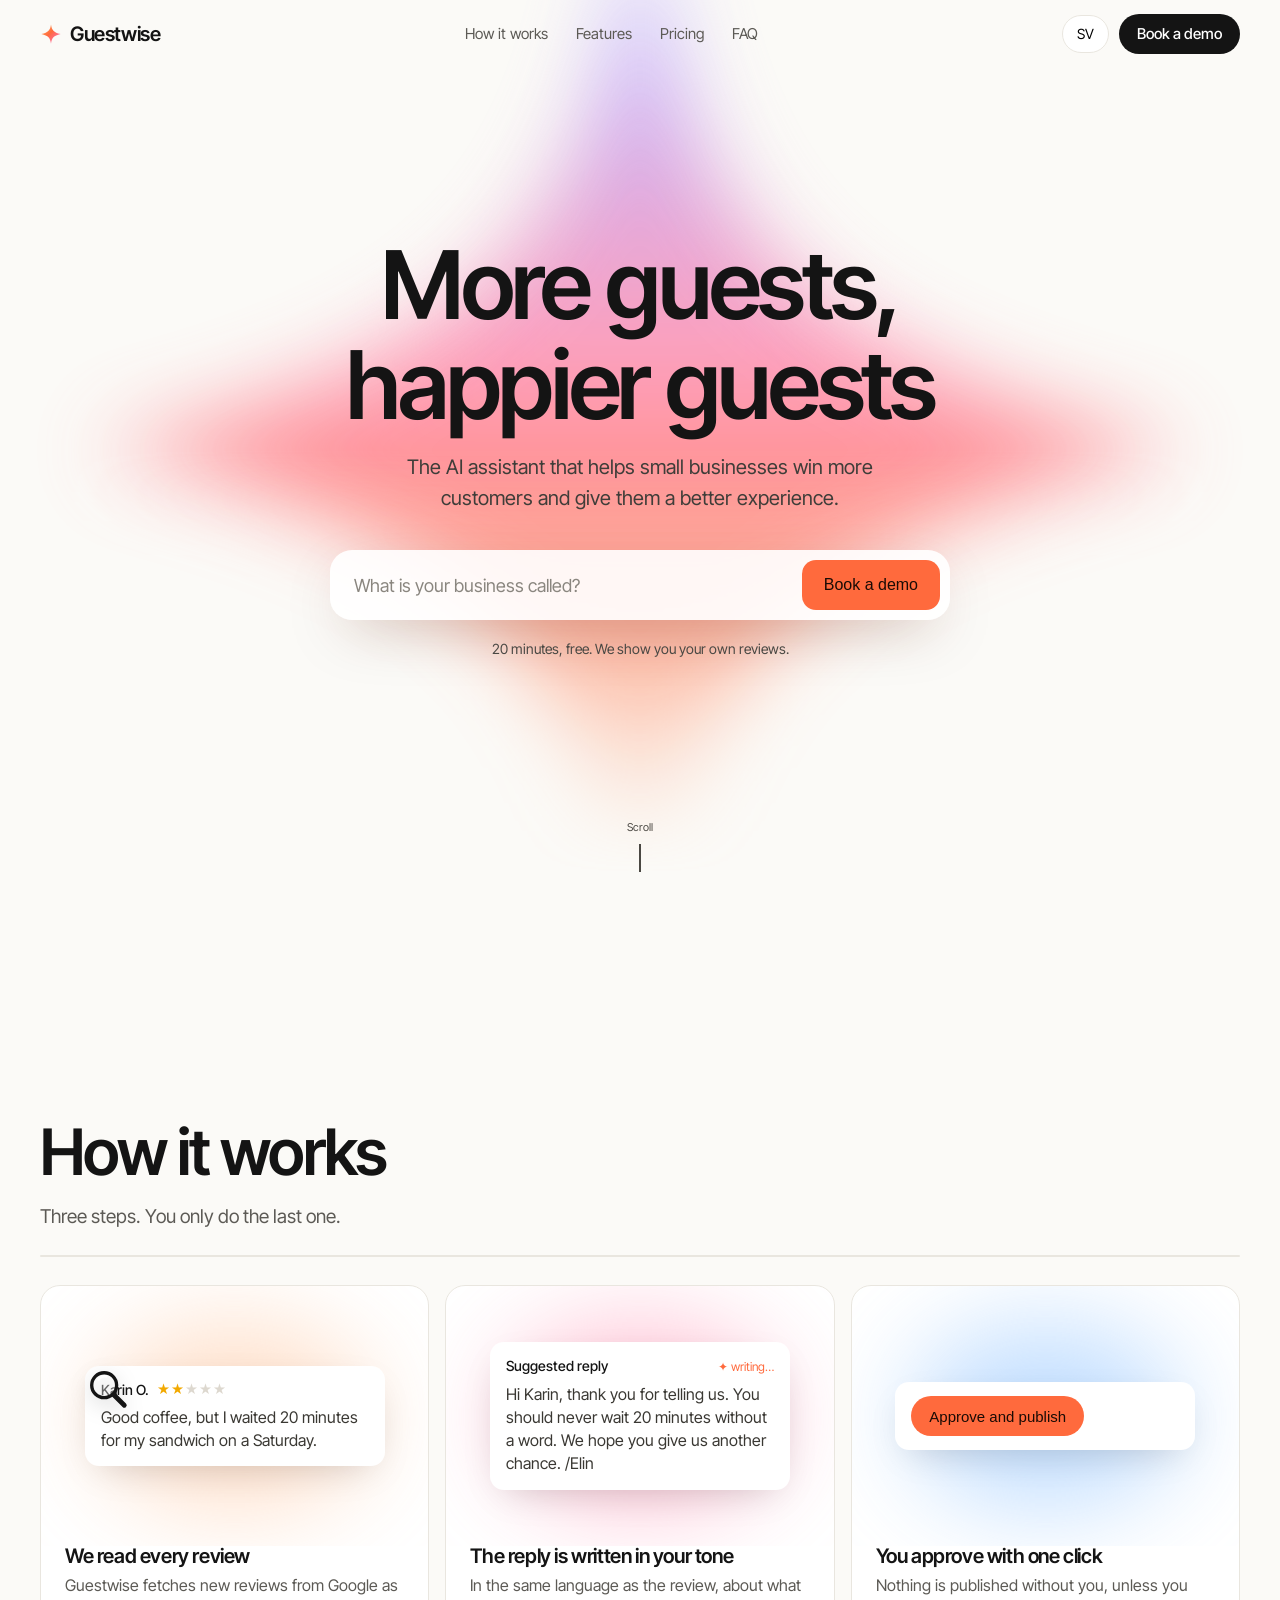
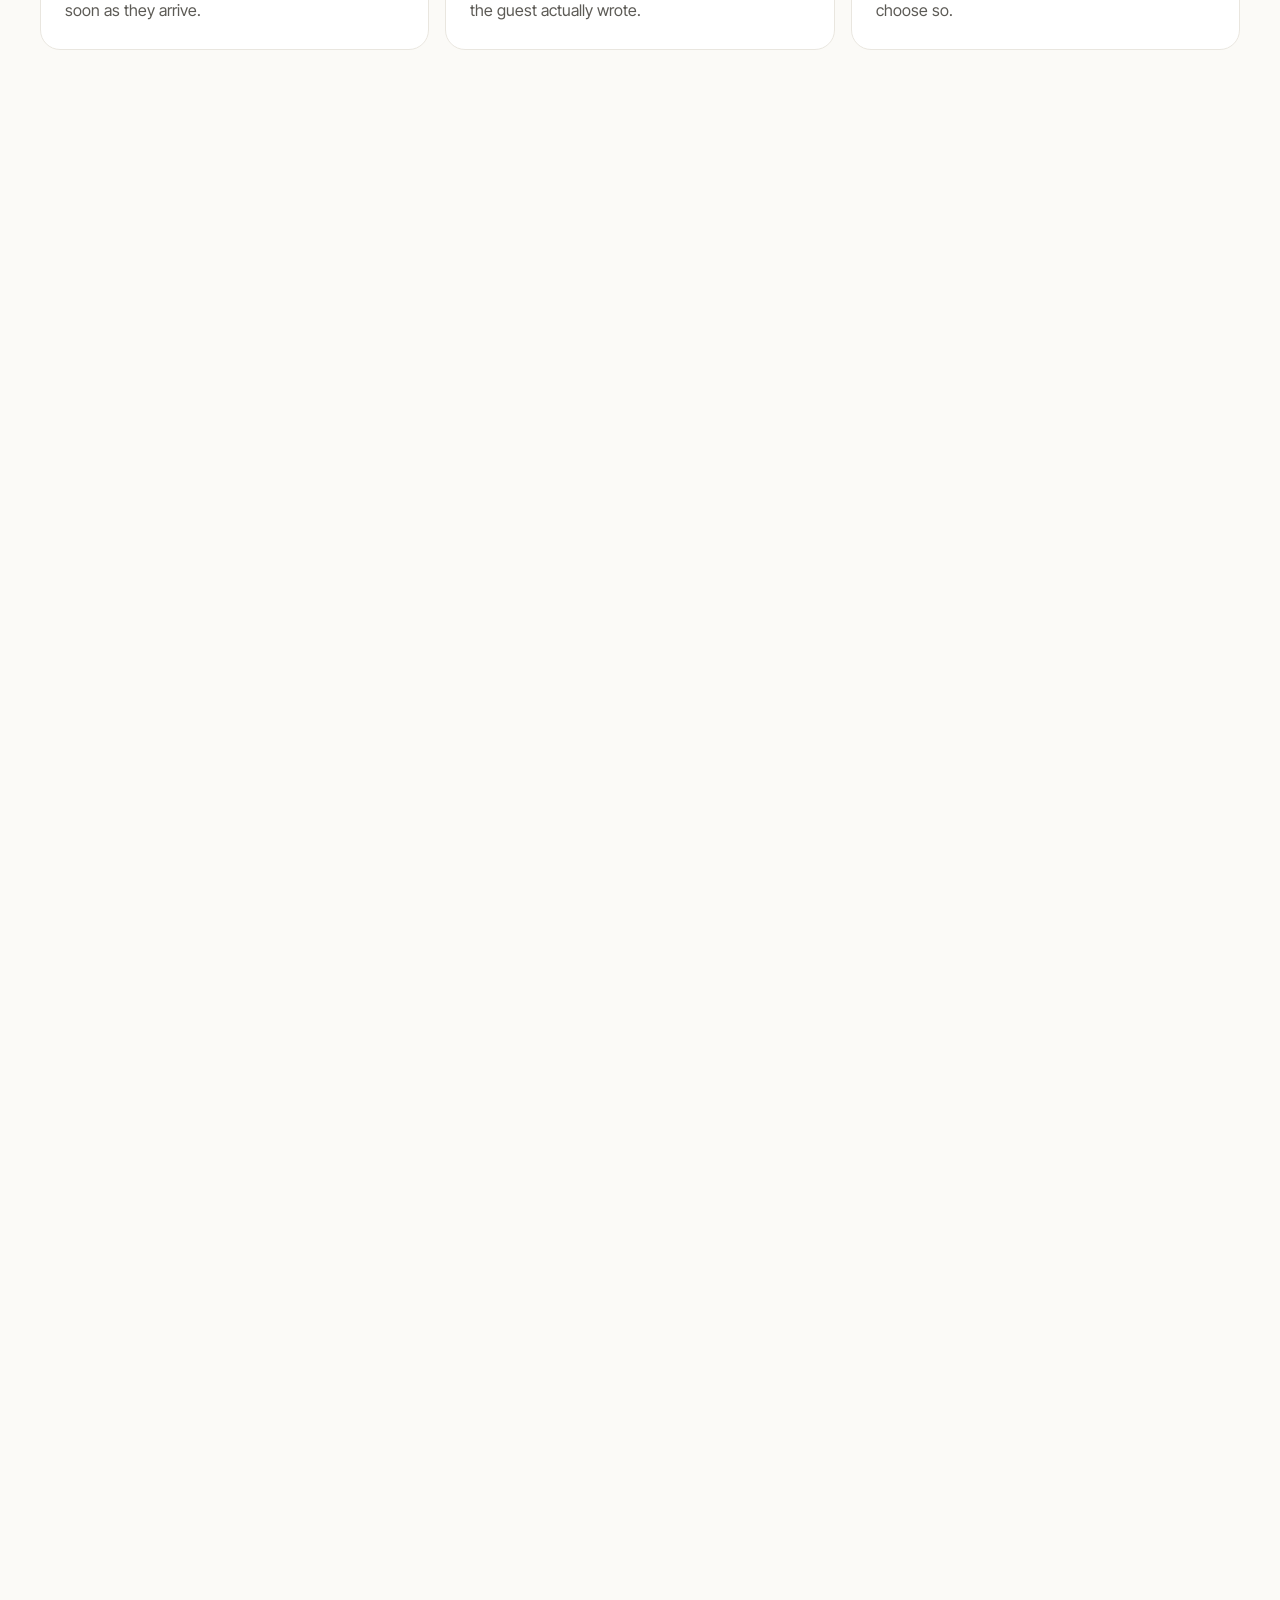
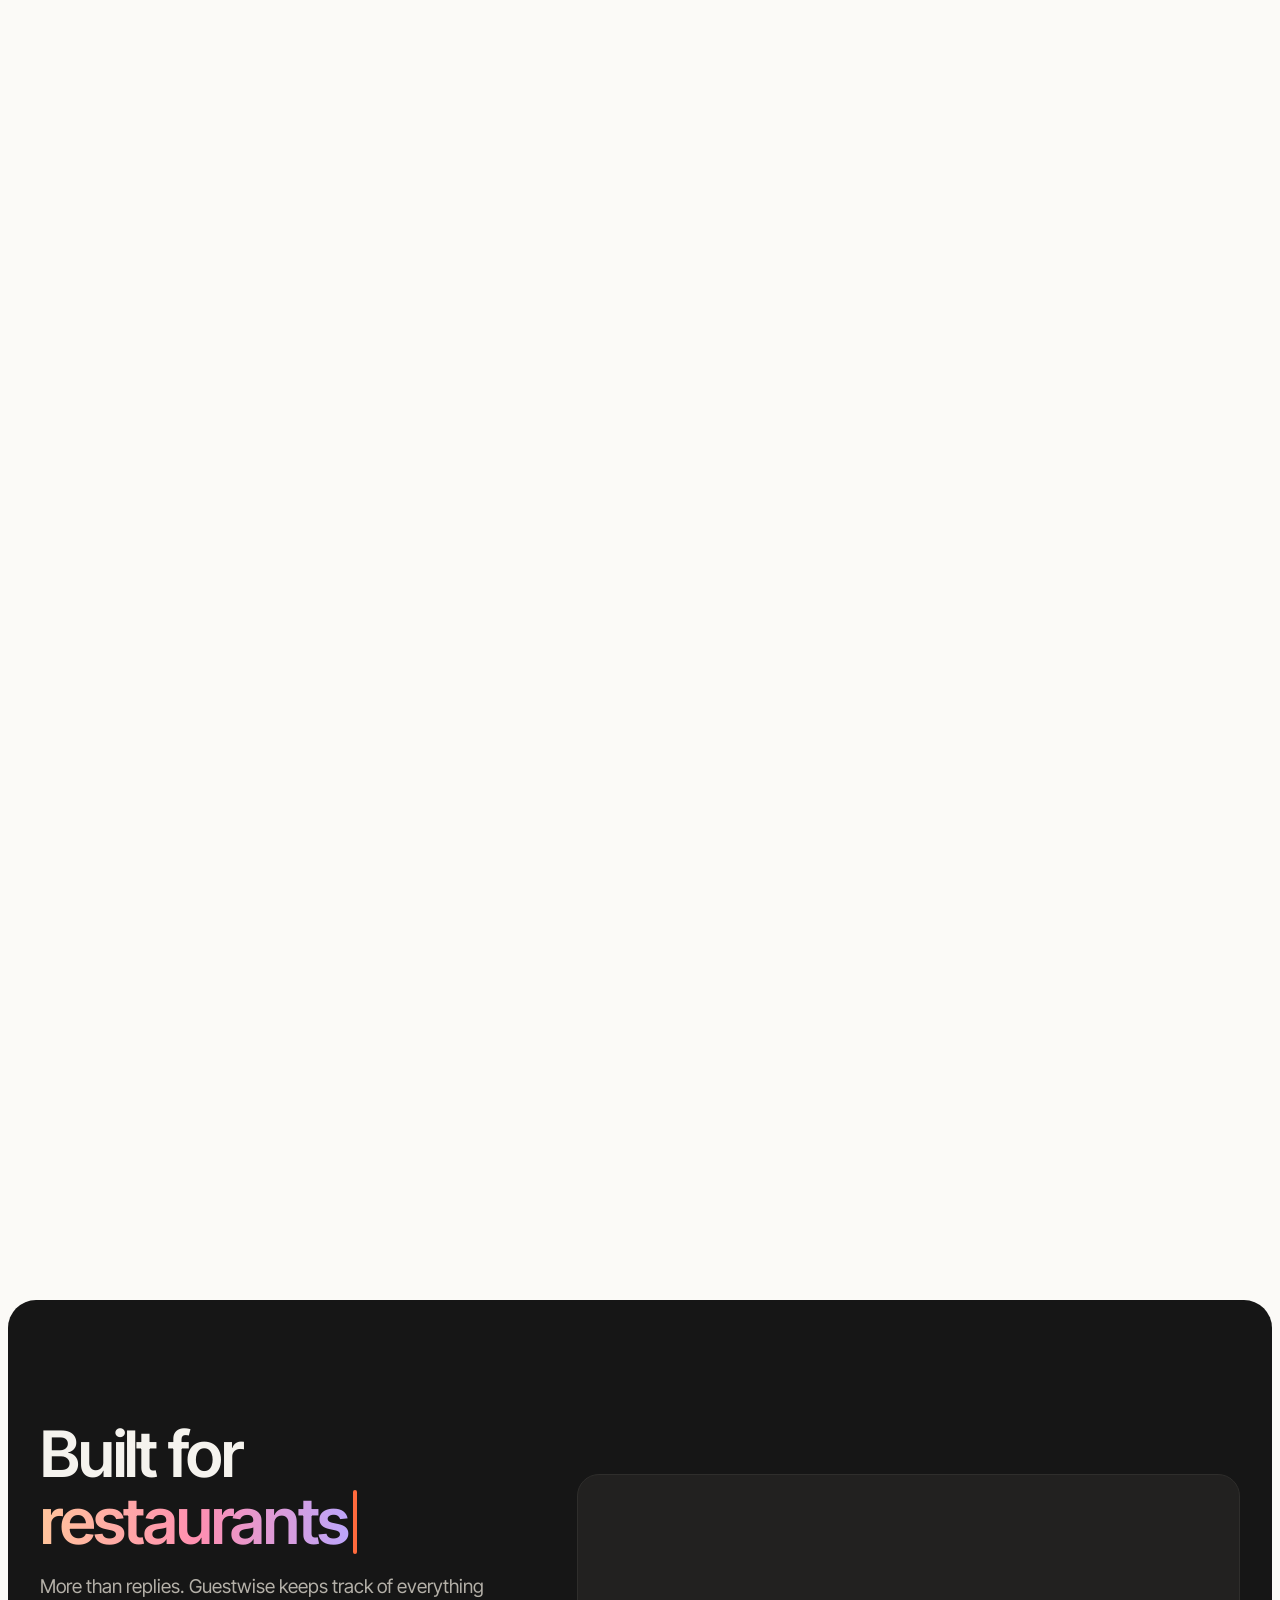
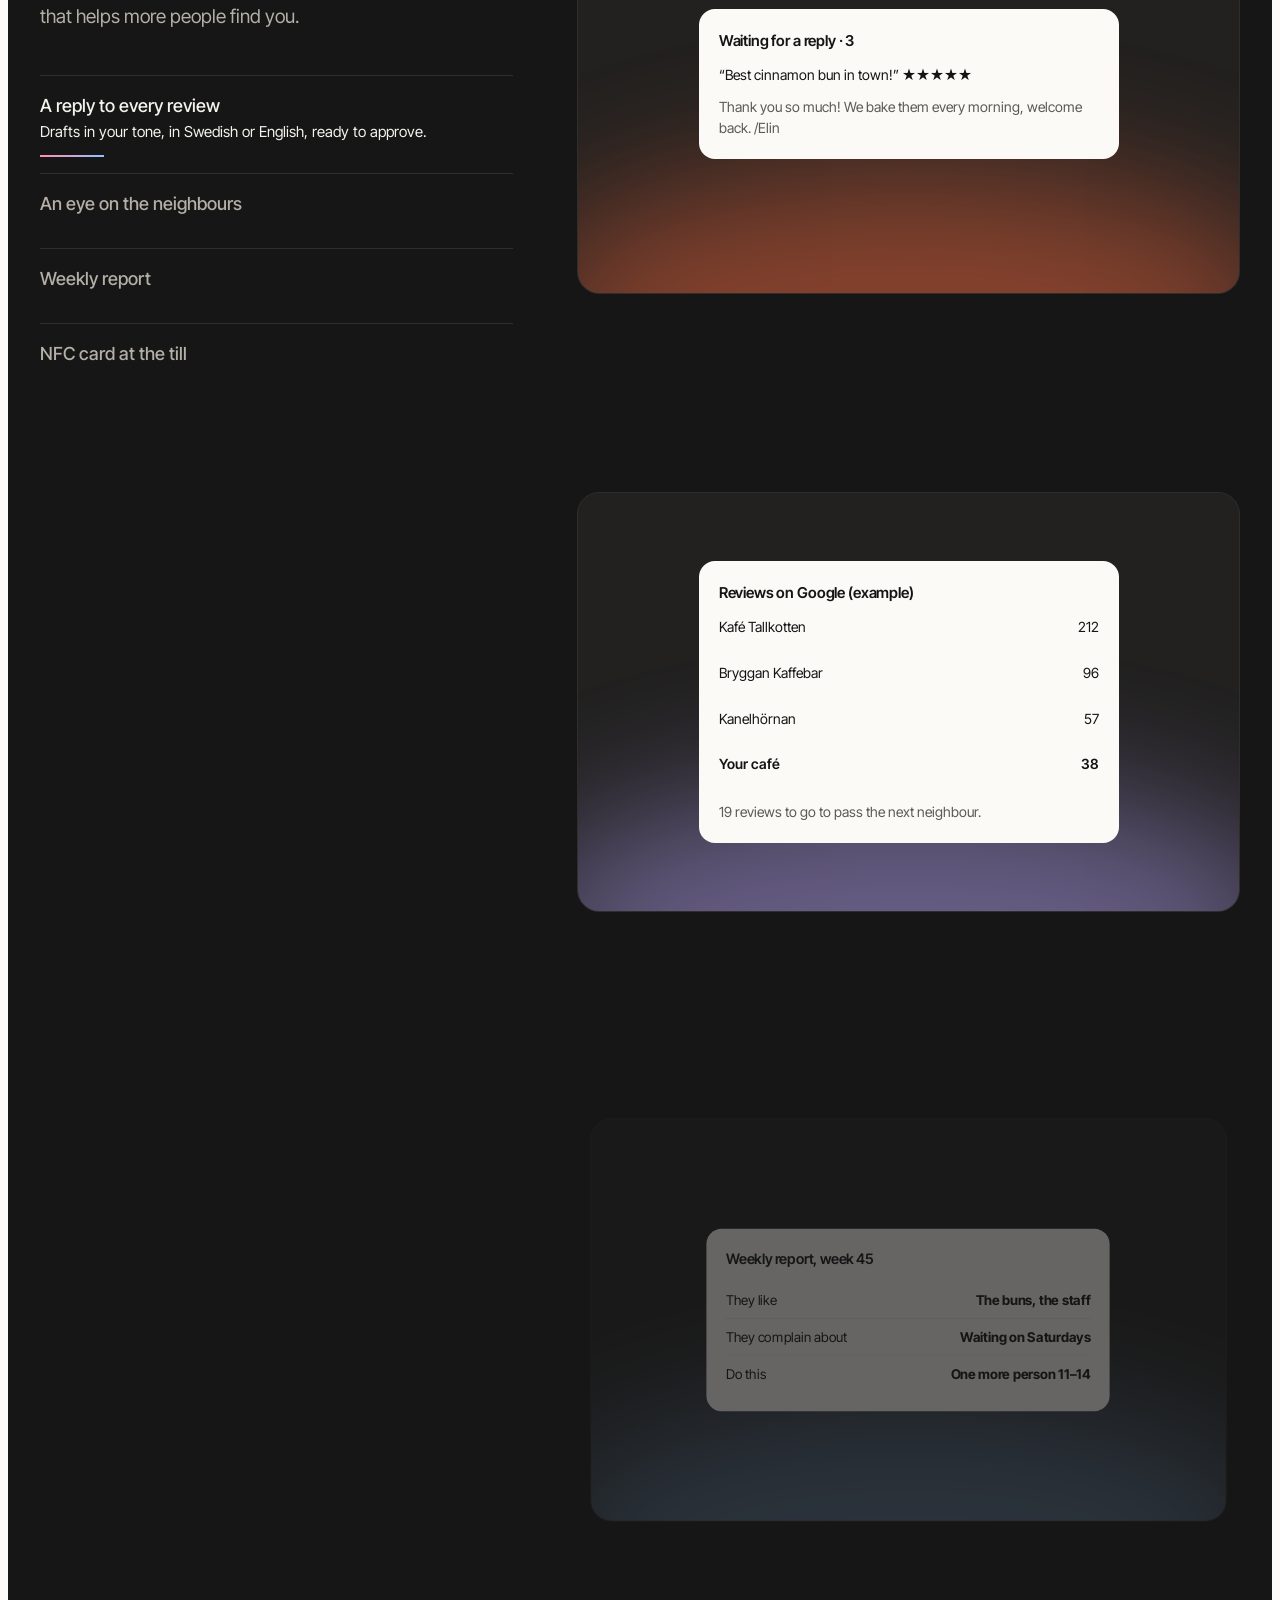
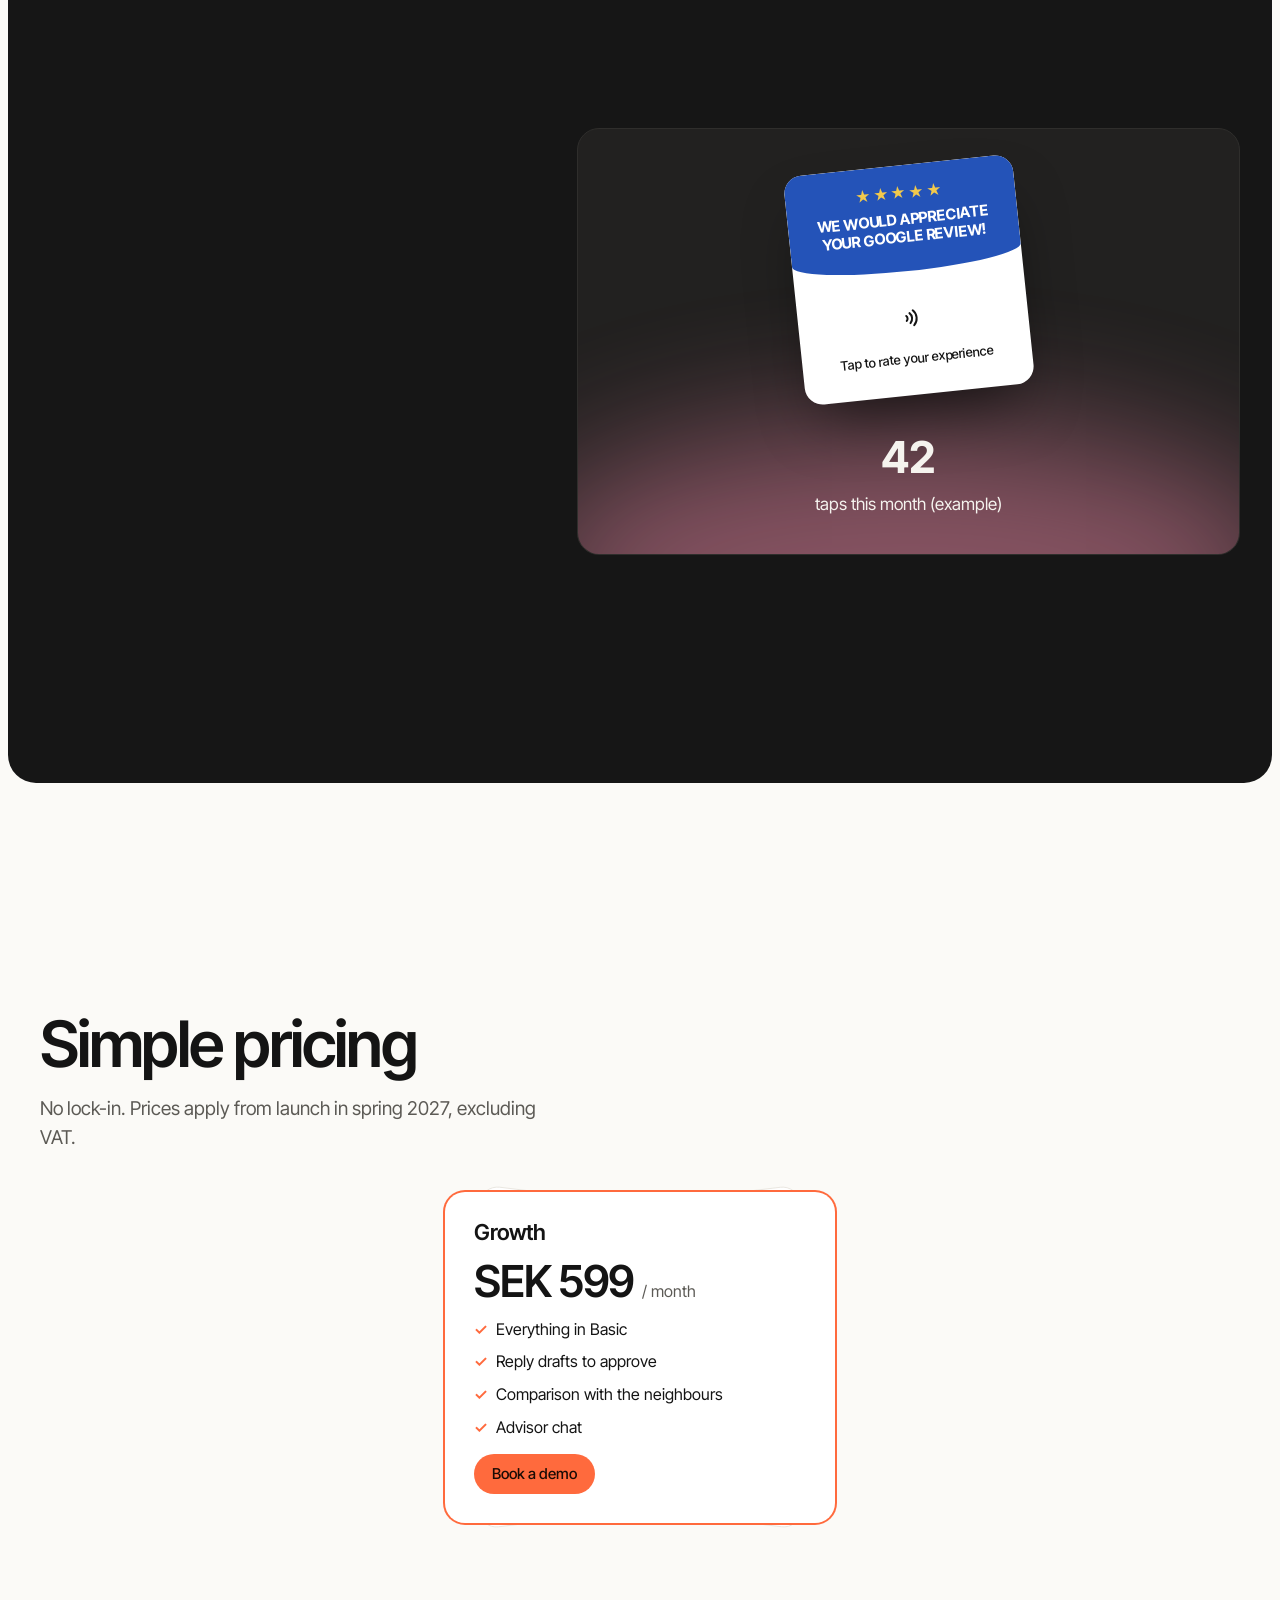
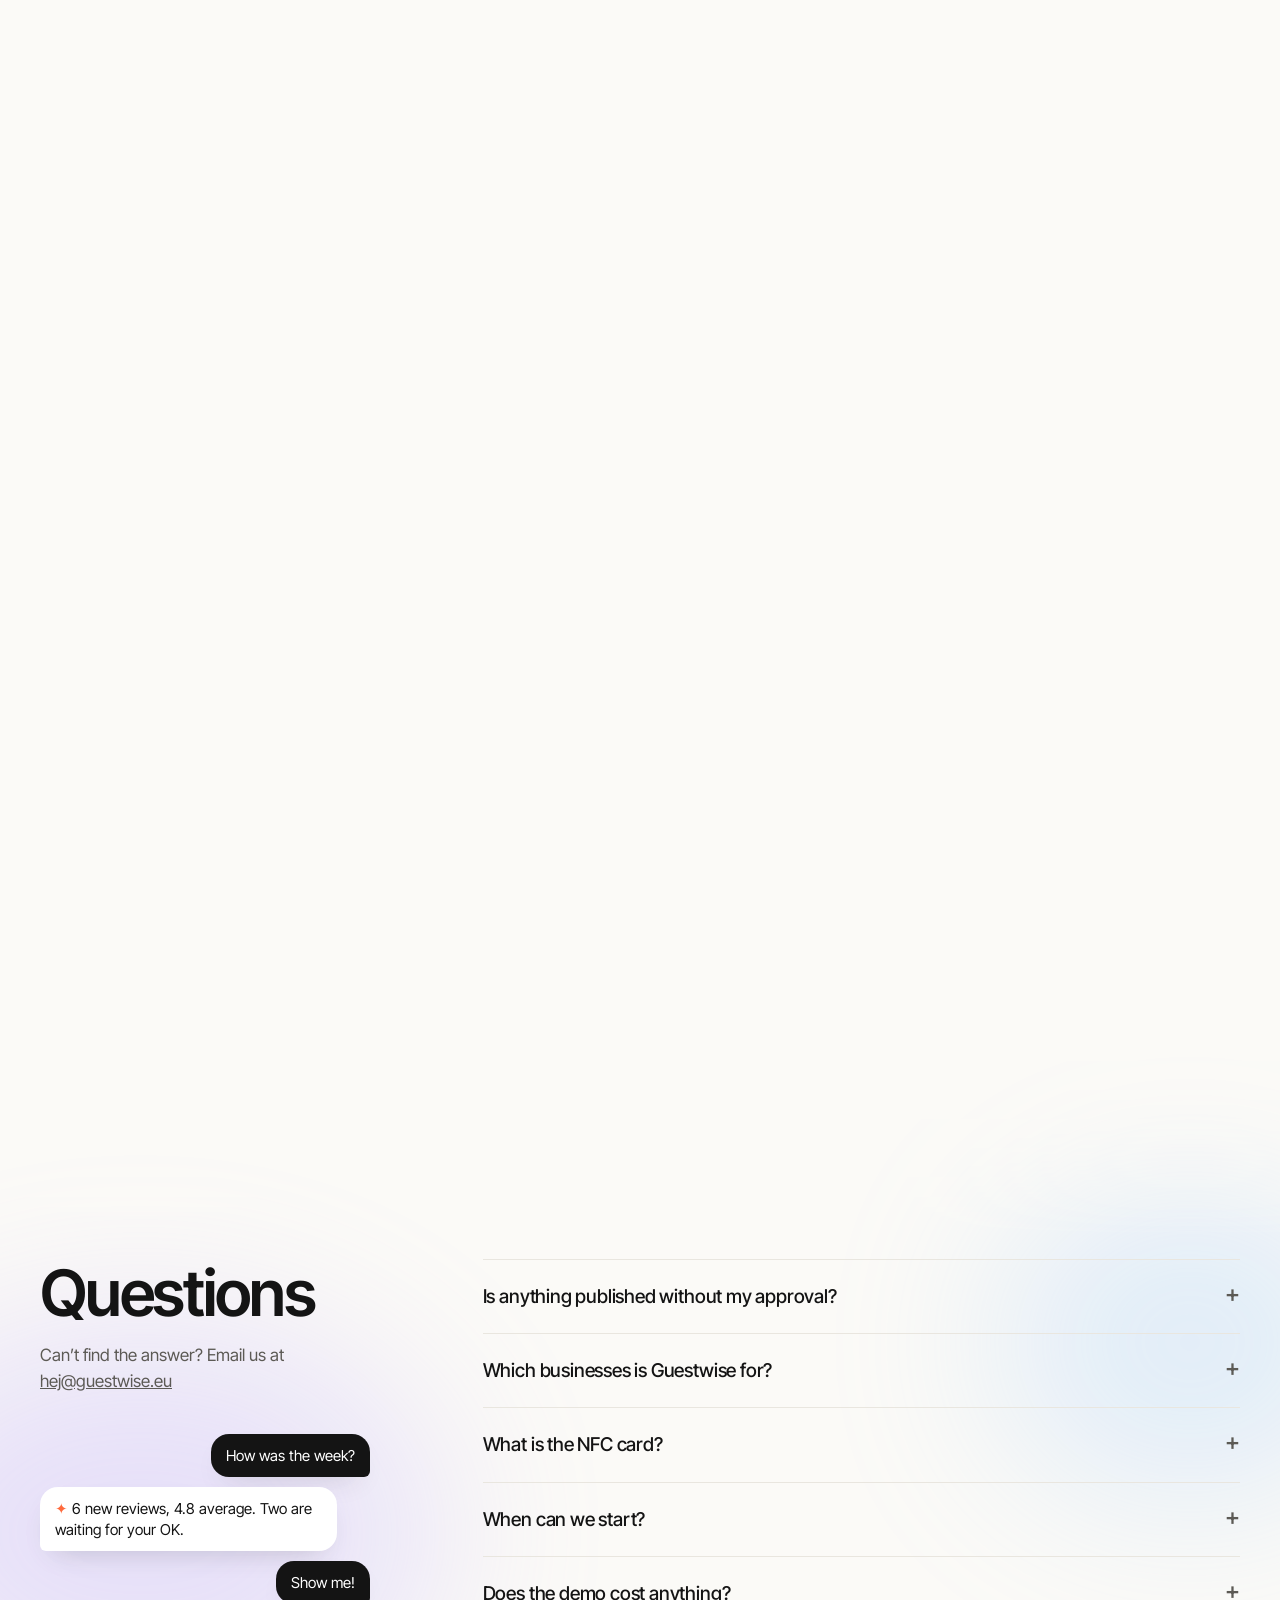
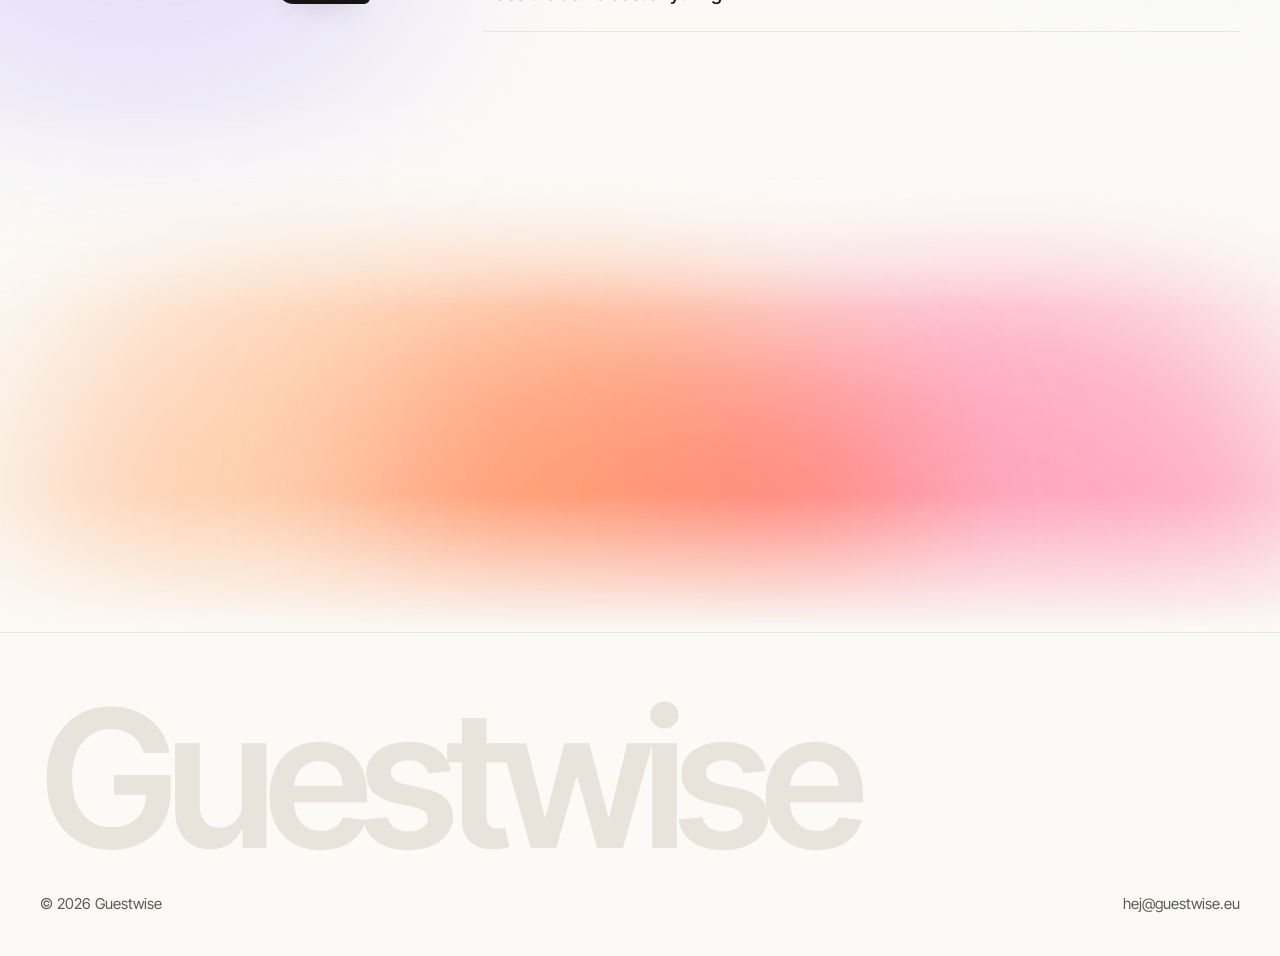
==== index.html @ a7f24457 "Guestwise website Co-Authored-By: Claude Opus 5.5 <noreply@anthropic.com>" ====
<!doctype html>
<html lang="sv">
<head>
<meta charset="utf-8">
<meta name="viewport" content="width=device-width, initial-scale=1">
<title>Guestwise – fler gäster, gladare gäster</title>
<meta name="description" content="Guestwise är AI-assistenten som hjälper små företag att få fler kunder och ge dem en bättre upplevelse. För kaféer, restauranger och salonger.">
<meta name="theme-color" content="#fbfaf7">
<link rel="icon" href="data:image/svg+xml,%3Csvg xmlns='http://www.w3.org/2000/svg' viewBox='0 0 24 24'%3E%3Cdefs%3E%3ClinearGradient id='g' x1='0' y1='0' x2='1' y2='1'%3E%3Cstop offset='0' stop-color='%23ffb35c'/%3E%3Cstop offset='.45' stop-color='%23ff6a3d'/%3E%3Cstop offset='.8' stop-color='%23ff6fa0'/%3E%3Cstop offset='1' stop-color='%23b49bff'/%3E%3C/linearGradient%3E%3C/defs%3E%3Cpath fill='url(%23g)' d='M12 1.5c.9 6.2 2.8 8.7 10.5 10.5-7.7 1.8-9.6 4.3-10.5 10.5C11.1 16.3 9.2 13.8 1.5 12 9.2 10.2 11.1 7.7 12 1.5z'/%3E%3C/svg%3E">
<link rel="preconnect" href="https://fonts.googleapis.com"><link rel="preconnect" href="https://fonts.gstatic.com" crossorigin>
<link href="https://fonts.googleapis.com/css2?family=Inter+Tight:wght@400;500;600&display=swap" rel="stylesheet">
<style>
  :root {
    --bg: #fbfaf7; --ink: #141414; --muted: #5c5a55; --line: #e9e6df; --card: #ffffff;
    --dark: #161616; --dark-2: #222120; --dark-ink: #f5f3ee; --dark-muted: #b4b0a8;
    --accent: #ff6a3d; --rose: #ff8fb1; --peach: #ffc49b; --lilac: #b9a7ff; --sky: #8fc3ff;
    --radius: 20px; --ease: cubic-bezier(.2, .7, .2, 1);
    color-scheme: light;
  }
  * { box-sizing: border-box; margin: 0; }
  html { scroll-behavior: smooth; scroll-padding-top: 68px; }
  body { font-family: "Inter Tight", system-ui, -apple-system, sans-serif; background: var(--bg); color: var(--ink); font-size: 17px; line-height: 1.55; -webkit-font-smoothing: antialiased; }
  a { color: inherit; }
  :focus-visible { outline: 2px solid var(--accent); outline-offset: 3px; border-radius: 6px; }
  .wrap { width: min(1200px, 100% - 48px); margin-inline: auto; }
  h1, h2, h3 { letter-spacing: -0.035em; line-height: 1.05; font-weight: 600; text-wrap: balance; }
  h2 { font-size: clamp(36px, 5vw, 64px); }
  .sub { color: var(--muted); font-size: 19px; max-width: 46ch; }
  .skip { position: absolute; left: -999px; } .skip:focus { left: 16px; top: 16px; z-index: 99; background: var(--card); padding: 8px 12px; }

  /* nav */
  header { position: fixed; inset: 0 0 auto; z-index: 20; transition: background-color .3s, box-shadow .3s; }
  header.scrolled { background: rgba(251, 250, 247, .92); box-shadow: 0 1px 0 var(--line); }
  .nav { height: 68px; display: flex; align-items: center; justify-content: space-between; gap: 24px; }
  .brand { display: flex; align-items: center; gap: 8px; font-weight: 600; font-size: 20px; letter-spacing: -0.02em; text-decoration: none; }
  .brand svg { width: 22px; height: 22px; }
  .links { display: flex; gap: 28px; font-size: 15px; } .links a { text-decoration: none; color: var(--muted); } .links a:hover { color: var(--ink); }
  .navr { display: flex; align-items: center; gap: 10px; }
  .lang { height: 38px; padding: 0 14px; border-radius: 999px; border: 1px solid var(--line); background: var(--card); font: inherit; font-size: 14px; cursor: pointer; }
  .btn { display: inline-flex; align-items: center; justify-content: center; height: 40px; padding: 0 18px; border-radius: 999px; background: var(--ink); color: #fff; text-decoration: none; font-size: 15px; font-weight: 500; border: 0; cursor: pointer; transition: transform .2s var(--ease), background-color .2s; white-space: nowrap; }
  .btn:hover { background: #000; transform: translateY(-1px); } .btn:active { transform: translateY(1px); }
  .btn.hot { background: var(--accent); color: #1a0b05; } .btn.hot:hover { background: #ff5a28; }

  /* hero */
  .hero { position: relative; min-height: 100svh; display: flex; flex-direction: column; align-items: center; overflow: hidden; padding: 112px 0 28px; }
  .hero > .hero-in { margin-block: auto; }
  .glow { position: absolute; inset: 0; pointer-events: none; }
  .glow i { position: absolute; border-radius: 50%; filter: blur(90px); opacity: .75; will-change: transform; }
  /* fade the colour out at the edges so no hard line shows between sections */
  .hero .glow { -webkit-mask-image: linear-gradient(to bottom, #000 50%, transparent 97%); mask-image: linear-gradient(to bottom, #000 50%, transparent 97%); }
  .final .glow { -webkit-mask-image: linear-gradient(to bottom, transparent, #000 30%, #000 70%, transparent); mask-image: linear-gradient(to bottom, transparent, #000 30%, #000 70%, transparent); }
  .glow i:nth-child(1) { width: 62vw; height: 46vw; left: 2%; top: 32%; background: var(--peach); animation: drift 18s ease-in-out infinite alternate; }
  .glow i:nth-child(2) { width: 52vw; height: 44vw; right: -4%; top: 38%; background: var(--rose); animation: drift 22s ease-in-out infinite alternate-reverse; }
  .glow i:nth-child(3) { width: 44vw; height: 34vw; left: 28%; top: 54%; background: var(--accent); opacity: .5; animation: drift 26s ease-in-out infinite alternate; }
  .glow i:nth-child(4) { width: 40vw; height: 30vw; left: 18%; top: 8%; background: var(--lilac); opacity: .45; animation: drift 30s ease-in-out infinite alternate-reverse; }
  .starglow svg { position: absolute; left: 50%; top: 50%; width: min(104vw, 1250px); aspect-ratio: 1; filter: blur(42px); opacity: .85; transform: translate(-50%, -50%); animation: breathe 16s ease-in-out infinite alternate; will-change: transform; }
  @keyframes breathe { from { transform: translate(-50%, -50%) rotate(-5deg) scale(.95); } to { transform: translate(-50%, -50%) rotate(5deg) scale(1.04); } }
  @keyframes drift { from { transform: translate(-4%, -3%) scale(1); } to { transform: translate(5%, 4%) scale(1.12); } }
  .hero-in { position: relative; text-align: center; display: grid; justify-items: center; gap: 18px; }
  .hero h1 { font-size: clamp(46px, 7.4vw, 104px); max-width: 13ch; }
  .hero .sub { text-align: center; font-size: 20px; color: #3f3d39; }
  .ask { margin-top: 18px; width: min(620px, 100%); background: rgba(255, 255, 255, .9); border-radius: 22px; padding: 10px 10px 10px 22px; display: flex; align-items: center; gap: 10px; box-shadow: 0 20px 60px -20px rgba(80, 30, 10, .35); }
  .ask input { flex: 1; min-width: 0; height: 50px; border: 0; background: transparent; font: inherit; font-size: 18px; color: var(--ink); }
  .ask input::placeholder { color: #8a867f; } .ask input:focus { outline: none; } .ask:focus-within { box-shadow: 0 0 0 2px var(--accent), 0 20px 60px -20px rgba(80, 30, 10, .35); }
  .ask .btn { height: 50px; padding: 0 22px; border-radius: 14px; font-size: 16px; }
  .note { font-size: 14px; color: #4a4843; }
  .scrollcue { position: relative; margin-top: 40px; font-size: 13px; line-height: 1; color: #4a4843; display: grid; justify-items: center; gap: 10px; }
  .scrollcue span { width: 1.5px; height: 28px; background: currentColor; transform-origin: top; animation: cue 1.8s ease-in-out infinite; }
  @keyframes cue { 0% { transform: scaleY(0); } 50% { transform: scaleY(1); } 100% { transform: scaleY(1); opacity: 0; } }

  /* reveal */
  .js .rv { opacity: 0; transform: translateY(28px); transition: opacity .8s var(--ease), transform .8s var(--ease); transition-delay: calc(var(--i, 0) * 90ms); }
  .js .rv.in { opacity: 1; transform: none; }

  section { padding: 140px 0; }
  .head { display: grid; gap: 16px; margin-bottom: 56px; }

  /* three steps */
  .cards { display: grid; grid-template-columns: repeat(3, 1fr); gap: 16px; }
  .card { position: relative; background: var(--card); border: 1px solid var(--line); border-radius: var(--radius); overflow: hidden; display: flex; flex-direction: column; }
  .stage { position: relative; height: 260px; display: grid; place-items: center; padding: 24px; overflow: hidden; }
  .stage::before { content: ""; position: absolute; width: 70%; height: 70%; border-radius: 50%; filter: blur(50px); opacity: .55; background: var(--c, var(--peach)); }
  .card:nth-child(2) .stage::before { --c: var(--rose); } .card:nth-child(3) .stage::before { --c: var(--sky); }
  .card .txt { padding: 0 24px 26px; } .card h3 { font-size: 20px; letter-spacing: -0.02em; margin-bottom: 6px; } .card p { color: var(--muted); font-size: 16px; }
  .mini { position: relative; width: 100%; max-width: 300px; background: #fff; border-radius: 14px; padding: 14px 16px; box-shadow: 0 12px 40px -16px rgba(0, 0, 0, .22); font-size: 14px; line-height: 1.45; }
  .mini .who { display: flex; align-items: center; gap: 8px; font-weight: 500; }
  .stars { color: #f2a900; letter-spacing: 1px; font-size: 13px; } .stars b { color: #ddd8cf; font-weight: 400; }
  .mini p { margin-top: 6px; color: #3a3833; }
  .typed { min-height: 84px; } .typed::after { content: "▍"; color: var(--accent); animation: blink 1s steps(1) infinite; } .typed.done::after { content: ""; }
  @keyframes blink { 50% { opacity: 0; } }
  .lens { position: absolute; left: 0; top: 0; width: 46px; height: 46px; filter: drop-shadow(0 6px 10px rgba(0, 0, 0, .18)); animation: scan 4.4s ease-in-out infinite; pointer-events: none; }
  @keyframes scan { 0%, 100% { transform: translate(14px, 30px); } 22% { transform: translate(150px, 28px); } 42% { transform: translate(230px, 34px); } 62% { transform: translate(30px, 52px); } 82% { transform: translate(170px, 54px); } }
  .wr { margin-left: auto; font-weight: 400; font-size: 12px; color: var(--accent); animation: blink 1.2s steps(1) infinite; }
  .mini:has(.typed.done) .wr, .mini:has(.typed:empty) .wr { visibility: hidden; }
  .approve { position: relative; display: flex; align-items: center; gap: 10px; min-height: 40px; }
  .bwrap { position: relative; display: inline-flex; }
  .approve .btn { position: relative; z-index: 1; height: 40px; transition: transform .14s ease, background-color .2s, opacity .3s; }
  .approve.hov .btn { background: #ff5a28; transform: scale(1.04); }
  .approve.press .btn { transform: scale(.88); }
  .tick { position: absolute; left: 0; top: 50%; transform: translateY(-50%) scale(.9); opacity: 0; color: #1f7a45; font-weight: 500; transition: opacity .35s, transform .35s var(--ease); pointer-events: none; }
  .approve.ok .btn { opacity: 0; transform: scale(.8); pointer-events: none; } .approve.ok .tick { opacity: 1; transform: translateY(-50%); }
  .spark i { position: absolute; left: 50%; top: 50%; width: 12px; height: 12px; margin: -6px; opacity: 0; background: var(--accent); clip-path: polygon(50% 0, 62% 38%, 100% 50%, 62% 62%, 50% 100%, 38% 62%, 0 50%, 38% 38%); }
  .spark i:nth-child(4n+2) { background: var(--rose); } .spark i:nth-child(4n+3) { background: #f2a900; } .spark i:nth-child(4n) { background: var(--lilac); }
  .approve.burst .spark i { animation: fly .8s cubic-bezier(.15, .8, .3, 1) forwards; }
  @keyframes fly { 0% { opacity: 1; transform: translate(0, 0) scale(.3) rotate(0); } 70% { opacity: 1; } 100% { opacity: 0; transform: translate(var(--x), var(--y)) scale(1.1) rotate(120deg); } }
  .cursor { position: absolute; left: 0; top: 0; z-index: 2; width: 22px; height: 22px; opacity: 0; pointer-events: none; filter: drop-shadow(0 2px 3px rgba(0, 0, 0, .25)); transform: translate(240px, 70px); }
  .approve.play .cursor { animation: aim 1.1s cubic-bezier(.4, 0, .2, 1) forwards; }
  .approve.at .cursor { opacity: 1; transform: translate(97px, 17px); transition: transform .12s ease; }
  .approve.at.press .cursor { transform: translate(97px, 17px) scale(.8); }
  .approve.ok .cursor { opacity: 0; transition: opacity .6s .5s; }
  @keyframes aim { 0% { opacity: 0; transform: translate(240px, 70px); } 20% { opacity: 1; } 100% { opacity: 1; transform: translate(97px, 17px); } }

  /* dark sticky story */
  .darkwrap { padding: 0 8px; }
  .dark { background: var(--dark); color: var(--dark-ink); border-radius: 28px; padding: 120px 0; }
  .story { display: grid; grid-template-columns: 5fr 7fr; gap: 64px; }
  .story-l { position: sticky; top: 120px; align-self: start; }
  .story-l h2 { margin-bottom: 18px; } .story-l .sub { color: var(--dark-muted); }
  .word { background: linear-gradient(90deg, var(--peach), var(--rose) 50%, var(--lilac)); -webkit-background-clip: text; background-clip: text; color: transparent; }
  .word { position: relative; padding-right: 10px; }
  .word::after { content: ""; position: absolute; right: 0; top: .12em; bottom: .08em; width: 4px; border-radius: 2px; background: var(--accent); animation: blink 1s steps(1) infinite; }
  .steps { list-style: none; padding: 0; margin-top: 44px; }
  .steps li { border-top: 1px solid #2f2e2c; padding: 16px 0; color: var(--dark-muted); transition: color .3s; }
  .steps li b { display: block; font-weight: 500; font-size: 18px; color: inherit; }
  .steps li span { display: block; max-height: 0; overflow: hidden; font-size: 15px; transition: max-height .5s var(--ease); }
  .steps li .bar { display: block; height: 2px; width: 0; margin-top: 12px; background: linear-gradient(90deg, var(--rose), var(--sky)); transition: width .9s var(--ease); }
  .steps li.on { color: var(--dark-ink); } .steps li.on span { max-height: 80px; } .steps li.on .bar { width: 64px; }
  .story-r { display: grid; gap: 22vh; padding: 6vh 0 12vh; }
  .panel { position: relative; min-height: 420px; border-radius: 22px; background: var(--dark-2); border: 1px solid #2f2e2c; display: grid; place-items: center; padding: 36px; overflow: hidden; opacity: .35; transform: scale(.96); transition: opacity .6s var(--ease), transform .6s var(--ease); }
  .panel.on { opacity: 1; transform: none; }
  .panel::before { content: ""; position: absolute; inset: auto -10% -40% -10%; height: 70%; border-radius: 50%; filter: blur(70px); background: var(--c); opacity: .45; }
  .panel[data-s="0"] { --c: var(--accent); } .panel[data-s="1"] { --c: var(--lilac); } .panel[data-s="2"] { --c: var(--sky); } .panel[data-s="3"] { --c: var(--rose); }
  .dui { position: relative; width: min(420px, 100%); background: #fbfaf7; color: var(--ink); border-radius: 16px; padding: 20px; font-size: 14px; }
  .dui h4 { font-size: 15px; font-weight: 600; margin-bottom: 12px; letter-spacing: -0.01em; }
  .lad { display: grid; gap: 12px; } .lad div { display: grid; grid-template-columns: 1fr auto; gap: 4px 10px; }
  .lad i { grid-column: 1 / -1; height: 8px; border-radius: 99px; background: #dcd8d0; width: 0; transition: width 1.2s var(--ease); }
  .lad .me i { background: var(--accent); } .lad .me { font-weight: 600; }
  .panel.on .lad i { width: var(--w); }
  .rep li { margin-left: 18px; margin-bottom: 6px; } .rep .k { display: flex; justify-content: space-between; padding: 8px 0; border-bottom: 1px solid #ebe7df; }
  .nfc { position: relative; width: 230px; aspect-ratio: 1; border-radius: 18px; overflow: hidden; background: #fff; color: var(--ink); display: grid; grid-template-rows: 46% 1fr; box-shadow: 0 30px 60px -20px rgba(0, 0, 0, .6); transform: rotate(-6deg); text-align: center; }
  .ntop { background: #2453b8; color: #fff; padding: 16px 18px 0; display: grid; align-content: start; gap: 6px; border-radius: 0 0 50% 50% / 0 0 16px 16px; }
  .ntop b { font-size: 15px; line-height: 1.15; letter-spacing: -0.01em; text-transform: uppercase; } .nst { color: #f2c94c; letter-spacing: 3px; font-size: 15px; }
  .nbot { display: grid; justify-items: center; align-content: center; gap: 10px; } .nbot small { font-size: 13px; font-weight: 500; }
  .wave { position: relative; width: 40px; height: 40px; } .wave svg { position: absolute; inset: 8px; }
  .wave span { position: absolute; inset: 0; border: 2px solid var(--accent); border-radius: 50%; animation: ping 2s ease-out infinite; opacity: 0; } .wave span:nth-child(2) { animation-delay: .7s; }
  @keyframes ping { from { transform: scale(.3); opacity: 1; } to { transform: scale(1.6); opacity: 0; } }
  .count { position: relative; margin-top: 28px; text-align: center; color: var(--dark-ink); } .count b { display: block; font-size: 44px; letter-spacing: -0.03em; font-variant-numeric: tabular-nums; }

  /* pricing */
  .plans { display: grid; grid-template-columns: repeat(3, 1fr); gap: 16px; align-items: stretch; }
  .plan { background: var(--card); border: 1px solid var(--line); border-radius: var(--radius); padding: 28px; display: flex; flex-direction: column; gap: 14px; }
  .plan.star { position: relative; border-color: transparent; box-shadow: 0 0 0 2px var(--accent); }
  .plan h3 { font-size: 22px; } .plan .price { font-size: 44px; font-weight: 600; letter-spacing: -0.03em; line-height: 1; } .plan .price small { font-size: 16px; color: var(--muted); font-weight: 400; letter-spacing: 0; }
  .plan ul { list-style: none; padding: 0; display: grid; align-content: start; gap: 8px; font-size: 16px; flex: 1; } .plan li::before { content: "✓"; color: var(--accent); margin-right: 8px; font-weight: 600; }
  .plan .tag { position: absolute; top: -12px; left: 24px; background: var(--accent); color: #1a0b05; font-size: 13px; font-weight: 500; padding: 2px 10px; border-radius: 99px; }
  .plan .btn { align-self: start; }

  /* pinned sections: the section stays put while you scroll, then moves on */
  .track { display: none; }
  .pin-how #how { height: 400vh; padding: 0; }
  .pin-pr #pricing { height: 220vh; padding: 0; }
  .pin-how #how > .sticky, .pin-pr #pricing > .sticky { position: sticky; top: 0; height: 100vh; height: 100svh; display: flex; align-items: center; padding-top: 68px; }
  .pin-how #how .head, .pin-pr #pricing .head { margin-bottom: 40px; }
  .pin-how .track { display: block; height: 2px; margin: -16px 0 28px; background: var(--line); border-radius: 2px; overflow: hidden; }
  .track i { display: block; height: 100%; background: linear-gradient(90deg, var(--peach), var(--rose), var(--lilac)); transform-origin: left; transform: scaleX(var(--p, 0)); }
  .pin-how #how .card { transition: opacity .6s var(--ease), transform .6s var(--ease); }
  .pin-how #how .card:not(.on) { opacity: .18; transform: translateY(48px) scale(.96); }
  .pin-pr #pricing .plan { transition: opacity .8s var(--ease); transform: translateX(calc((1 - var(--f, 0)) * var(--dx, 0%))) rotate(calc((1 - var(--f, 0)) * var(--r, 0deg))) scale(calc(1 - (1 - var(--f, 0)) * var(--s, 0))); }
  .pin-pr #pricing .plan:nth-child(1) { --dx: 104%; --r: -7deg; --s: .08; }
  .pin-pr #pricing .plan:nth-child(2) { z-index: 2; }
  .pin-pr #pricing .plan:nth-child(3) { --dx: -104%; --r: 7deg; --s: .08; }
  .plan .tag { transition: transform .5s cubic-bezier(.3, 1.6, .5, 1); }
  .pin-pr #pricing:not(.done) .tag { transform: scale(0); }

  /* faq */
  #faq { position: relative; padding-top: 96px; }
  .fglow { position: absolute; inset: -160px 0; overflow: hidden; pointer-events: none; -webkit-mask-image: linear-gradient(to bottom, transparent, #000 25%, #000 75%, transparent); mask-image: linear-gradient(to bottom, transparent, #000 25%, #000 75%, transparent); }
  .fglow i { position: absolute; border-radius: 50%; filter: blur(90px); }
  .fglow i:nth-child(1) { width: 46vw; height: 32vw; left: -12vw; top: 35%; background: var(--lilac); opacity: .3; }
  .fglow i:nth-child(2) { width: 30vw; height: 24vw; right: -8vw; top: 20%; background: var(--sky); opacity: .25; }
  .faq { position: relative; display: grid; grid-template-columns: 4fr 8fr; gap: 64px; }
  .faq .sub { margin-top: 16px; font-size: 17px; }
  .chat { display: grid; gap: 10px; margin-top: 40px; max-width: 330px; }
  .chat p { width: fit-content; max-width: 90%; padding: 11px 15px; border-radius: 18px 18px 18px 6px; background: var(--card); box-shadow: 0 12px 30px -14px rgba(0, 0, 0, .2); font-size: 15px; line-height: 1.4; }
  .chat p.me { justify-self: end; border-radius: 18px 18px 6px 18px; background: var(--ink); color: #fff; }
  .chat p:not(.me)::before { content: "✦ "; color: var(--accent); }
  .chat p.in { animation: bob 5s ease-in-out 1.4s infinite alternate; } .chat p.in:nth-child(2) { animation-delay: 2.4s; } .chat p.in:nth-child(3) { animation-delay: 3.4s; }
  @keyframes bob { from { transform: translateY(0); } to { transform: translateY(-6px); } }
  details { border-top: 1px solid var(--line); } details:last-child { border-bottom: 1px solid var(--line); }
  summary { list-style: none; cursor: pointer; padding: 22px 0; font-size: 19px; font-weight: 500; display: flex; justify-content: space-between; gap: 16px; letter-spacing: -0.01em; }
  summary::-webkit-details-marker { display: none; } summary::after { content: "+"; font-size: 24px; line-height: 1; color: var(--muted); transition: transform .3s var(--ease); } details[open] summary::after { transform: rotate(45deg); }
  details p { padding: 0 0 22px; color: var(--muted); max-width: 62ch; }

  /* final cta */
  .final { position: relative; overflow: hidden; text-align: center; padding: 96px 0 120px; }
  .final .glow i:nth-child(1) { top: 10%; } .final .glow i:nth-child(2) { top: 20%; } .final .glow i:nth-child(3) { top: 30%; }
  .final .hero-in { gap: 22px; } .final h2 { max-width: 14ch; }

  footer { padding: 64px 0 40px; border-top: 1px solid var(--line); }
  .fbig { font-size: clamp(64px, 15vw, 220px); font-weight: 600; letter-spacing: -0.06em; line-height: .85; color: #e8e4dc; user-select: none; }
  .frow { display: flex; justify-content: space-between; flex-wrap: wrap; gap: 16px; margin-top: 32px; color: var(--muted); font-size: 15px; } .frow a { text-decoration: none; } .frow a:hover { color: var(--ink); }

  @media (max-width: 900px) {
    .links { display: none; }
    section { padding: 96px 0; }
    .cards, .plans { grid-template-columns: 1fr; }
    .story, .faq { grid-template-columns: 1fr; gap: 32px; }
    .story-l { position: static; }
    .story-r { gap: 20px; padding: 0; }
    .panel { min-height: 340px; opacity: 1; transform: none; padding: 24px; }
    .dark { padding: 80px 0; border-radius: 22px; }
    .pin-how #how .head { margin-bottom: 24px; gap: 8px; }
    .pin-how #how .cards { grid-template-columns: 1fr; }
    .pin-how #how .card { grid-area: 1 / 1; }
    .pin-how #how .card:not(.on) { opacity: 0; transform: translateY(60px) scale(.96); }
    .pin-how #how .card.past { opacity: 0; transform: translateY(-40px) scale(.96); pointer-events: none; }
    .pin-how #how .stage { height: 230px; }
  }
  @media (max-width: 560px) {
    .wrap { width: calc(100% - 32px); }
    .navr .btn { display: none; }
    .ask { flex-direction: column; align-items: stretch; padding: 10px; } .ask input { padding: 0 12px; } .ask .btn { width: 100%; }
    .hero .sub { font-size: 17px; }
    .starglow svg { width: 190vw; top: 58%; }
    .glow i { width: 130vw !important; height: 100vw !important; filter: blur(60px); }
    .glow i:nth-child(1) { left: -50%; } .glow i:nth-child(2) { right: -60%; } .glow i:nth-child(3) { left: -10%; } .glow i:nth-child(4) { left: -20%; top: 0; }
  }
  @media (prefers-reduced-motion: reduce) {
    *, *::before, *::after { animation: none !important; transition: none !important; scroll-behavior: auto !important; }
    .js .rv { opacity: 1; transform: none; } .panel { opacity: 1; transform: none; }
  }
</style>
</head>
<body>
<a class="skip" href="#main" data-t="skip">Hoppa till innehållet</a>
<header id="top">
  <div class="wrap nav">
    <a class="brand" href="#main" aria-label="Guestwise" translate="no"><svg viewBox="0 0 24 24" aria-hidden="true"><defs><linearGradient id="bstar" x1="0" y1="0" x2="1" y2="1"><stop offset="0" stop-color="#ffb35c"/><stop offset=".45" stop-color="#ff6a3d"/><stop offset=".8" stop-color="#ff6fa0"/><stop offset="1" stop-color="#b49bff"/></linearGradient></defs><path fill="url(#bstar)" d="M12 1.5c.9 6.2 2.8 8.7 10.5 10.5-7.7 1.8-9.6 4.3-10.5 10.5C11.1 16.3 9.2 13.8 1.5 12 9.2 10.2 11.1 7.7 12 1.5z"/></svg>Guestwise</a>
    <nav class="links" aria-label="Huvudmeny" data-t-aria="nav"><a href="#how" data-t="n1">Så fungerar det</a><a href="#story" data-t="n2">Funktioner</a><a href="#pricing" data-t="n3">Priser</a><a href="#faq" data-t="n4">Frågor</a></nav>
    <div class="navr"><button class="lang" id="lang" type="button" aria-label="Switch to English">EN</button><a class="btn" href="#book" data-t="cta">Boka visning</a></div>
  </div>
</header>

<main id="main">
  <section class="hero" id="book">
    <div class="glow starglow" aria-hidden="true"><svg viewBox="0 0 24 24"><defs><linearGradient id="hstar" x1="0" y1="0" x2="0" y2="1"><stop offset=".12" stop-color="#b9a7ff"/><stop offset=".42" stop-color="#ff8fb1"/><stop offset=".68" stop-color="#ff6a3d"/><stop offset=".92" stop-color="#ffc49b"/></linearGradient></defs><path fill="url(#hstar)" d="M12 1.5c.9 6.2 2.8 8.7 10.5 10.5-7.7 1.8-9.6 4.3-10.5 10.5C11.1 16.3 9.2 13.8 1.5 12 9.2 10.2 11.1 7.7 12 1.5z"/></svg></div>
    <div class="wrap hero-in">
      <h1 class="rv" data-t="h1">Fler gäster, gladare gäster</h1>
      <p class="sub rv" style="--i:1" data-t="lede">AI-assistenten som hjälper små företag att få fler kunder och ge dem en bättre upplevelse.</p>
      <form class="ask rv" style="--i:2" data-book>
        <label class="skip" for="biz1" data-t="bizl">Ditt företags namn</label>
        <input id="biz1" name="biz" autocomplete="organization" spellcheck="false" maxlength="80" data-t-ph="biz" placeholder="Vad heter ditt företag?">
        <button class="btn hot" type="submit" data-t="cta2">Boka en visning</button>
      </form>
      <p class="note rv" style="--i:3" data-t="note">20 minuter, kostnadsfritt. Vi visar era egna recensioner.</p>
    </div>
    <div class="scrollcue" aria-hidden="true"><small data-t="scroll">Scrolla</small><span></span></div>
  </section>

  <section id="how" class="pin"><div class="sticky">
    <div class="wrap">
      <div class="head"><h2 class="rv" data-t="howh">Så fungerar det</h2><p class="sub rv" style="--i:1" data-t="hows">Tre steg. Du gör bara det sista.</p></div>
      <div class="track" aria-hidden="true"><i></i></div>
      <div class="cards">
        <article class="card rv">
          <div class="stage"><div class="mini"><div class="who">Karin O. <span class="stars" role="img" aria-label="2 av 5 stjärnor">★★<b>★★★</b></span></div><p data-t="rev">Gott kaffe, men jag fick vänta 20 minuter på mackan en lördag.</p><svg class="lens" viewBox="0 0 48 48" aria-hidden="true"><circle cx="20" cy="20" r="13" fill="rgba(255,255,255,.35)" stroke="#141414" stroke-width="3.5"/><path d="M14 14a8 8 0 0 1 8-3" fill="none" stroke="#fff" stroke-width="2.5" stroke-linecap="round"/><path d="M30 30l11 11" stroke="#141414" stroke-width="5" stroke-linecap="round"/></svg></div></div>
          <div class="txt"><h3 data-t="c1h">Vi läser varje recension</h3><p data-t="c1p">Guestwise hämtar nya recensioner från Google så fort de kommer.</p></div>
        </article>
        <article class="card rv" style="--i:1">
          <div class="stage"><div class="mini"><div class="who"><span data-t="draft">Förslag till svar</span><span class="wr" data-t="wr">✦ skriver…</span></div><p class="typed" id="typed"></p></div></div>
          <div class="txt"><h3 data-t="c2h">Svaret skrivs i er ton</h3><p data-t="c2p">På samma språk som recensionen, och om det som gästen faktiskt skrev.</p></div>
        </article>
        <article class="card rv" style="--i:2">
          <div class="stage"><div class="mini"><div class="approve" id="approve"><span class="bwrap"><span class="spark" aria-hidden="true"><i style="--x:-125px;--y:-34px"></i><i style="--x:-140px;--y:6px"></i><i style="--x:-110px;--y:38px"></i><i style="--x:-80px;--y:-46px"></i><i style="--x:125px;--y:-34px"></i><i style="--x:140px;--y:6px"></i><i style="--x:110px;--y:38px"></i><i style="--x:80px;--y:-46px"></i></span><button class="btn hot" type="button" data-t="ok">Godkänn och publicera</button></span><span class="tick" role="status" data-t="okd">✓ Publicerat på Google</span><svg class="cursor" viewBox="0 0 24 24" aria-hidden="true"><path d="M4 2.5l15 9.2-6.6 1.4 3.9 7.3-2.9 1.5-3.9-7.4L4.6 19z" fill="#141414" stroke="#fff" stroke-width="1.4" stroke-linejoin="round"/></svg></div></div></div>
          <div class="txt"><h3 data-t="c3h">Du godkänner med ett klick</h3><p data-t="c3p">Inget publiceras utan dig, om du inte själv väljer det.</p></div>
        </article>
      </div>
    </div>
  </div></section>

  <div class="darkwrap" id="story">
    <div class="dark">
      <div class="wrap story">
        <div class="story-l">
          <h2><span data-t="sth">Byggt för</span><br><span class="word" id="word">kaféer</span></h2>
          <p class="sub" data-t="sts">Mer än svar. Guestwise håller koll på allt som får fler att hitta er.</p>
          <ol class="steps" id="steps">
            <li class="on" data-s="0"><b data-t="s0h">Svar på varje recension</b><span data-t="s0p">Utkast i er ton på svenska eller engelska, klara att godkänna.</span><i class="bar"></i></li>
            <li data-s="1"><b data-t="s1h">Koll på grannarna</b><span data-t="s1p">Se hur ni ligger till mot kaféerna på samma gata, och hur långt det är kvar.</span><i class="bar"></i></li>
            <li data-s="2"><b data-t="s2h">Veckorapport</b><span data-t="s2p">Vad gästerna gillar, vad de klagar på och vad du kan göra åt det.</span><i class="bar"></i></li>
            <li data-s="3"><b data-t="s3h">NFC-kort vid kassan</b><span data-t="s3p">Gästen blippar med mobilen och hamnar direkt på er recensionssida.</span><i class="bar"></i></li>
          </ol>
        </div>
        <div class="story-r">
          <div class="panel on" data-s="0"><div class="dui"><h4 data-t="p0h">Väntar på svar · 3</h4><p data-t="p0a">“Bästa kanelbullen i stan!” ★★★★★</p><p style="margin-top:10px;color:#5c5a55" data-t="p0b">Tack så mycket! Vi bakar dem varje morgon, välkommen tillbaka. /Elin</p></div></div>
          <div class="panel" data-s="1"><div class="dui"><h4 data-t="p1h">Recensioner på Google (exempel)</h4><div class="lad"><div>Kafé Tallkotten<span>212</span><i style="--w:100%"></i></div><div>Bryggan Kaffebar<span>96</span><i style="--w:45%"></i></div><div>Kanelhörnan<span>57</span><i style="--w:27%"></i></div><div class="me"><span data-t="you">Ert kafé</span><span>38</span><i style="--w:18%"></i></div></div><p style="margin-top:14px;color:#5c5a55" data-t="p1b">19 recensioner kvar till nästa granne.</p></div></div>
          <div class="panel" data-s="2"><div class="dui"><h4 data-t="p2h">Veckorapport, vecka 45</h4><div class="rep"><div class="k"><span data-t="p2a">Gillar</span><b data-t="p2av">Bullarna, personalen</b></div><div class="k"><span data-t="p2b">Klagar på</span><b data-t="p2bv">Väntetid på lördagar</b></div><div class="k" style="border:0"><span data-t="p2c">Gör så här</span><b data-t="p2cv">En extra person 11–14</b></div></div></div></div>
          <div class="panel" data-s="3"><div><div class="nfc"><div class="ntop"><span class="nst" role="img" aria-label="5 av 5 stjärnor">★★★★★</span><b data-t="nfcb">Vi uppskattar din recension på Google!</b></div><div class="nbot"><div class="wave" aria-hidden="true"><span></span><span></span><svg viewBox="0 0 24 24"><path d="M9 7a7 7 0 0 1 0 10M12.5 4.5a10.5 10.5 0 0 1 0 15M5.5 9.5a3.5 3.5 0 0 1 0 5" fill="none" stroke="#141414" stroke-width="2" stroke-linecap="round"/></svg></div><small data-t="tap">Blippa för att betygsätta</small></div></div><div class="count"><b id="taps">0</b><span data-t="taps">blipp den här månaden (exempel)</span></div></div></div>
        </div>
      </div>
    </div>
  </div>

  <section id="pricing" class="pin"><div class="sticky">
    <div class="wrap">
      <div class="head"><h2 class="rv" data-t="prh">Enkla priser</h2><p class="sub rv" style="--i:1" data-t="prs">Ingen bindningstid. Priserna gäller från lanseringen våren 2027, exklusive moms.</p></div>
      <div class="plans">
        <div class="plan rv"><h3 data-t="b">Bas</h3><div class="price"><span data-price="299">299 kr</span> <small data-t="mo">/ mån</small></div><ul><li data-t="f1">Bevakning av recensioner</li><li data-t="f2">Veckorapport</li></ul><a class="btn" href="#book" data-t="cta">Boka visning</a></div>
        <div class="plan star rv" style="--i:1"><span class="tag" data-t="pop">Rekommenderas</span><h3 data-t="g">Tillväxt</h3><div class="price"><span data-price="599">599 kr</span> <small data-t="mo">/ mån</small></div><ul><li data-t="f3">Allt i Bas</li><li data-t="f4">Svarsutkast att godkänna</li><li data-t="f5">Jämförelse med grannarna</li><li data-t="f6">Rådgivare i chatt</li></ul><a class="btn hot" href="#book" data-t="cta">Boka visning</a></div>
        <div class="plan rv" style="--i:2"><h3>Pro</h3><div class="price"><span data-price="1199">1 199 kr</span> <small data-t="mo">/ mån</small></div><ul><li data-t="f7">Allt i Tillväxt</li><li data-t="f8">E-post och nyhetsbrev</li><li data-t="f9">Inlägg till sociala medier</li><li data-t="f10">Förbättringar av hemsidan</li></ul><a class="btn" href="#book" data-t="cta">Boka visning</a></div>
      </div>
    </div>
  </div></section>

  <section id="faq">
    <div class="fglow" aria-hidden="true"><i></i><i></i></div>
    <div class="wrap faq">
      <div>
        <h2 class="rv" data-t="fqh">Frågor</h2>
        <p class="sub rv" style="--i:1"><span data-t="fqs">Hittar du inte svaret? Mejla oss på</span> <a href="mailto:hej@guestwise.eu">hej@guestwise.eu</a></p>
        <div class="chat" aria-hidden="true">
          <p class="me rv" style="--i:2" data-t="ch1">Hur gick veckan?</p>
          <p class="rv" style="--i:4" data-t="ch2">6 nya recensioner, snitt 4,8. Två väntar på ditt ok.</p>
          <p class="me rv" style="--i:6" data-t="ch3">Visa dem!</p>
        </div>
      </div>
      <div class="rv" style="--i:1">
        <details><summary data-t="q1">Publiceras något utan att jag godkänner det?</summary><p data-t="a1">Nej. Varje svar väntar på ditt godkännande. Vill du kan du låta svar på 4 och 5 stjärnor publiceras automatiskt.</p></details>
        <details><summary data-t="q2">Vilka företag passar Guestwise för?</summary><p data-t="a2">Små lokala företag med en adress, som kaféer, restauranger och salonger, som har bra betyg men få recensioner.</p></details>
        <details><summary data-t="q3">Vad är NFC-kortet?</summary><p data-t="a3">Ett kort vid kassan. Gästen håller mobilen mot det och hamnar direkt på er recensionssida på Google, utan att leta.</p></details>
        <details><summary data-t="q4">När kan vi börja?</summary><p data-t="a4">Vi lanserar under våren 2027. Boka en visning nu så får ni börja bland de första.</p></details>
        <details><summary data-t="q5">Kostar visningen något?</summary><p data-t="a5">Nej. Den tar 20 minuter och vi går igenom era egna recensioner.</p></details>
      </div>
    </div>
  </section>

  <section class="final">
    <div class="glow" aria-hidden="true"><i></i><i></i><i></i></div>
    <div class="wrap hero-in">
      <h2 class="rv" data-t="fh">Låt gästerna prata för er</h2>
      <form class="ask rv" style="--i:1" data-book>
        <label class="skip" for="biz2" data-t="bizl">Ditt företags namn</label>
        <input id="biz2" name="biz" autocomplete="organization" spellcheck="false" maxlength="80" data-t-ph="biz" placeholder="Vad heter ditt företag?">
        <button class="btn hot" type="submit" data-t="cta2">Boka en visning</button>
      </form>
    </div>
  </section>
</main>

<footer>
  <div class="wrap">
    <div class="fbig" aria-hidden="true">Guestwise</div>
    <div class="frow"><span>© 2026 Guestwise</span><span><a href="mailto:hej@guestwise.eu">hej@guestwise.eu</a></span></div>
  </div>
</footer>

<script>
(() => {
  document.documentElement.classList.add('js');
  const EMAIL = 'hej@guestwise.eu'; // placeholder until the real address exists
  const reduce = matchMedia('(prefers-reduced-motion: reduce)').matches;
  // pinning: 'Så fungerar det' pins on every screen tall enough; 'Priser' only on wide screens (three cards side by side)
  const howQ = matchMedia('(min-height: 600px) and (prefers-reduced-motion: no-preference)');
  const prQ = matchMedia('(min-width: 901px) and (min-height: 600px) and (prefers-reduced-motion: no-preference)');
  const T = {
    en: {
      skip: 'Skip to content', n1: 'How it works', n2: 'Features', n3: 'Pricing', n4: 'FAQ', cta: 'Book a demo', cta2: 'Book a demo',
      h1: 'More guests, happier guests', lede: 'The AI assistant that helps small businesses win more customers and give them a better experience.', bizl: 'Your business name', biz: 'What is your business called?',
      note: '20 minutes, free. We show you your own reviews.', scroll: 'Scroll', howh: 'How it works', hows: 'Three steps. You only do the last one.',
      rev: 'Good coffee, but I waited 20 minutes for my sandwich on a Saturday.', draft: 'Suggested reply',
      c1h: 'We read every review', c1p: 'Guestwise fetches new reviews from Google as soon as they arrive.',
      c2h: 'The reply is written in your tone', c2p: 'In the same language as the review, about what the guest actually wrote.',
      ok: 'Approve and publish', okd: '✓ Published on Google', c3h: 'You approve with one click', c3p: 'Nothing is published without you, unless you choose so.',
      sth: 'Built for', sts: 'More than replies. Guestwise keeps track of everything that helps more people find you.',
      s0h: 'A reply to every review', s0p: 'Drafts in your tone, in Swedish or English, ready to approve.',
      s1h: 'An eye on the neighbours', s1p: 'See how you compare with the cafés on your street, and how far there is to go.',
      s2h: 'Weekly report', s2p: 'What guests like, what they complain about, and what you can do about it.',
      s3h: 'NFC card at the till', s3p: 'Guests tap their phone and land straight on your review page.',
      p0h: 'Waiting for a reply · 3', p0a: '“Best cinnamon bun in town!” ★★★★★', p0b: 'Thank you so much! We bake them every morning, welcome back. /Elin',
      p1h: 'Reviews on Google (example)', you: 'Your café', p1b: '19 reviews to go to pass the next neighbour.',
      p2h: 'Weekly report, week 45', p2a: 'They like', p2av: 'The buns, the staff', p2b: 'They complain about', p2bv: 'Waiting on Saturdays', p2c: 'Do this', p2cv: 'One more person 11–14',
      tap: 'Tap to rate your experience', nfcb: 'We would appreciate your Google review!', wr: '✦ writing…', taps: 'taps this month (example)',
      prh: 'Simple pricing', prs: 'No lock-in. Prices apply from launch in spring 2027, excluding VAT.', mo: '/ month', pop: 'Recommended', g: 'Growth', b: 'Basic',
      f1: 'Review monitoring', f2: 'Weekly report', f3: 'Everything in Basic', f4: 'Reply drafts to approve', f5: 'Comparison with the neighbours', f6: 'Advisor chat',
      f7: 'Everything in Growth', f8: 'Email and newsletter', f9: 'Social media posts', f10: 'Website improvements',
      fqh: 'Questions', fqs: 'Can’t find the answer? Email us at', ch1: 'How was the week?', ch2: '6 new reviews, 4.8 average. Two are waiting for your OK.', ch3: 'Show me!', q1: 'Is anything published without my approval?', a1: 'No. Every reply waits for your approval. If you like, replies to 4 and 5 stars can publish automatically.',
      q2: 'Which businesses is Guestwise for?', a2: 'Small local businesses with one address, like cafés, restaurants and salons, that have good ratings but few reviews.',
      q3: 'What is the NFC card?', a3: 'A card at the till. Guests hold their phone to it and land straight on your Google review page, without searching.',
      q4: 'When can we start?', a4: 'We launch in spring 2027. Book a demo now to be among the first.',
      q5: 'Does the demo cost anything?', a5: 'No. It takes 20 minutes and we go through your own reviews.',
      fh: 'Let your guests speak for you', words: ['cafés', 'restaurants', 'salons', 'bakeries'], subj: 'Book a demo', body: 'Hi!\n\nI would like to book a Guestwise demo', bodyEnd: '.\n\nDoes a day next week work?\n', for: ' for ',
      nav: 'Main menu', langBtn: 'SV', langAria: 'Byt till svenska', title: 'Guestwise – more guests, happier guests'
    }
  };
  const SV = { words: ['kaféer', 'restauranger', 'salonger', 'bagerier'], subj: 'Boka en visning', body: 'Hej!\n\nJag vill boka en visning av Guestwise', bodyEnd: '.\n\nPasser det någon dag nästa vecka?\n', for: ' för ', langBtn: 'EN', langAria: 'Switch to English', title: document.title, nav: 'Huvudmeny' };
  // keep the Swedish originals from the markup so switching back needs no second dictionary
  const orig = {}; document.querySelectorAll('[data-t]').forEach((el) => { orig[el.dataset.t] = el.textContent; });
  const origPh = document.querySelector('[data-t-ph]').placeholder;
  let lang = 'sv';
  let saved = null; try { saved = localStorage.getItem('gw-lang'); } catch (e) {}
  if (saved === 'en' || (!saved && !/^sv\b/i.test(navigator.language || 'sv'))) lang = 'en';
  const L = () => (lang === 'en' ? T.en : SV);
  const fmt = (n) => (lang === 'en' ? 'SEK ' + n.toLocaleString('en-GB') : n.toLocaleString('sv-SE') + ' kr');

  function apply() {
    document.documentElement.lang = lang;
    document.querySelectorAll('[data-t]').forEach((el) => { el.textContent = lang === 'en' && T.en[el.dataset.t] ? T.en[el.dataset.t] : orig[el.dataset.t]; });
    document.querySelectorAll('[data-t-ph]').forEach((el) => { el.placeholder = lang === 'en' ? T.en.biz : origPh; });
    document.querySelectorAll('[data-price]').forEach((el) => { el.textContent = fmt(+el.dataset.price); });
    document.querySelector('[data-t-aria]').setAttribute('aria-label', L().nav);
    const b = document.getElementById('lang'); b.textContent = L().langBtn; b.setAttribute('aria-label', L().langAria);
    document.title = L().title; wordIdx = 0;
    typeReply();
  }
  document.getElementById('lang').addEventListener('click', () => { lang = lang === 'en' ? 'sv' : 'en'; try { localStorage.setItem('gw-lang', lang); } catch (e) {} apply(); });

  // book a demo: open an email with the business name filled in
  document.querySelectorAll('[data-book]').forEach((f) => f.addEventListener('submit', (e) => {
    e.preventDefault();
    const name = f.biz.value.trim().slice(0, 80), l = L();
    const subject = l.subj + (name ? l.for + name : ''), body = l.body + (name ? l.for + name : '') + l.bodyEnd;
    location.href = 'mailto:' + EMAIL + '?subject=' + encodeURIComponent(subject) + '&body=' + encodeURIComponent(body);
  }));

  // nav background after scrolling
  const header = document.getElementById('top');
  const onScroll = () => header.classList.toggle('scrolled', scrollY > 20);
  addEventListener('scroll', onScroll, { passive: true }); onScroll();

  // reveal on scroll
  const io = new IntersectionObserver((es) => es.forEach((e) => { if (e.isIntersecting) { e.target.classList.add('in'); io.unobserve(e.target); } }), { threshold: 0.15 });
  document.querySelectorAll('.rv').forEach((el) => io.observe(el));

  // card 2: the reply types itself when it scrolls into view
  const typed = document.getElementById('typed');
  const REPLY = { sv: 'Hej Karin, tack för att du berättar. 20 minuter utan ett ord ska du inte behöva vänta. Hoppas du ger oss en chans till. /Elin', en: 'Hi Karin, thank you for telling us. You should never wait 20 minutes without a word. We hope you give us another chance. /Elin' };
  let typeTimer, typedSeen = false;
  function typeReply() {
    clearInterval(typeTimer); const txt = REPLY[lang];
    if (reduce) { typed.textContent = txt; typed.classList.add('done'); return; }
    if (!typedSeen) { typed.textContent = ''; return; }
    let i = 0; typed.textContent = ''; typed.classList.remove('done');
    typeTimer = setInterval(() => { typed.textContent = txt.slice(0, ++i); if (i >= txt.length) { clearInterval(typeTimer); typed.classList.add('done'); } }, 14);
  }
  function startTyping() { if (typedSeen) return; typedSeen = true; typeReply(); }
  new IntersectionObserver((es, o) => es.forEach((e) => { if (e.isIntersecting && !howQ.matches) { startTyping(); o.disconnect(); } }), { threshold: 0.6 }).observe(typed);

  // card 3: the approve button works
  const ap = document.getElementById('approve');
  // a cursor glides to the button, hovers, presses it, sparkles fly out, then "Published on Google"
  let apTimers = [], apState = 'idle';
  function apReset() { apTimers.forEach(clearTimeout); apTimers = []; ap.className = 'approve'; apState = 'idle'; }
  function publish(withCursor) {
    if (apState !== 'idle') return; apState = 'run';
    if (reduce) { ap.classList.add('ok'); return; }
    const at = (ms, fn) => apTimers.push(setTimeout(fn, ms)), c = ap.classList;
    let t = 0;
    if (withCursor) { c.add('play'); t = 1100; at(t, () => { c.remove('play'); c.add('at', 'hov'); }); t += 550; }
    at(t, () => c.add('press'));
    at(t + 200, () => { c.remove('press', 'hov'); c.add('burst'); });
    at(t + 1000, () => c.add('ok'));
  }
  ap.querySelector('button').addEventListener('click', () => publish(false));
  new IntersectionObserver((es, o) => es.forEach((e) => { if (e.isIntersecting && !howQ.matches) { publish(true); o.disconnect(); } }), { threshold: 0.8 }).observe(ap);

  // dark section: the word in the headline types itself, cycling through business types
  const word = document.getElementById('word'); let wordIdx = 0;
  if (!reduce) (function cycle() {
    const w = L().words[wordIdx % L().words.length]; let i = 0;
    const type = setInterval(() => { word.textContent = w.slice(0, ++i) || '​'; if (i >= w.length) { clearInterval(type); setTimeout(erase, 1600); } }, 70);
    function erase() { const del = setInterval(() => { word.textContent = word.textContent.slice(0, -1) || '​'; if (word.textContent === '​') { clearInterval(del); wordIdx++; setTimeout(cycle, 250); } }, 40); }
  })();

  // dark section: the step list follows the panel in view
  const steps = [...document.querySelectorAll('#steps li')], panels = [...document.querySelectorAll('.panel')];
  // an invisible line across the middle of the screen: the last panel whose top has passed it is the active one,
  // so it works the same scrolling down and back up
  let storyOn = null;
  function activate(s) {
    if (s === storyOn) return; storyOn = s;
    steps.forEach((li) => li.classList.toggle('on', li.dataset.s === s));
    panels.forEach((p) => p.classList.toggle('on', p.dataset.s === s));
    if (s === '3') countUp(document.getElementById('taps'), 42);
  }
  function storyPick() { const mid = innerHeight / 2; let s = '0'; panels.forEach((p) => { if (p.getBoundingClientRect().top <= mid) s = p.dataset.s; }); activate(s); }
  addEventListener('scroll', storyPick, { passive: true }); storyPick();
  let countRaf;
  function countUp(el, to) {
    if (reduce) { el.textContent = to; return; }
    cancelAnimationFrame(countRaf); const t0 = performance.now(), dur = 900;
    (function tick(now) { const k = Math.min(1, (now - t0) / dur); el.textContent = Math.round(to * (1 - Math.pow(1 - k, 3))); if (k < 1) countRaf = requestAnimationFrame(tick); })(t0);
  }

  // pinned sections (desktop): "Så fungerar det" and "Priser" stay on screen while you scroll,
  // the cards step in one by one / the price cards fan out, then the page moves on
  const how = document.getElementById('how'), pricing = document.getElementById('pricing'), cards = [...how.querySelectorAll('.card')];
  const prog = (el) => { const r = el.getBoundingClientRect(), span = r.height - innerHeight; return span > 0 ? Math.min(1, Math.max(0, -r.top / span)) : 1; };
  function pins() {
    const root = document.documentElement.classList, hOn = howQ.matches, pOn = prQ.matches;
    root.toggle('pin-how', hOn); root.toggle('pin-pr', pOn);
    if (hOn) {
      const p = prog(how); how.style.setProperty('--p', p.toFixed(3));
      cards.forEach((c, i) => { c.classList.toggle('on', p >= i * 0.25); c.classList.toggle('past', i < 2 && p >= (i + 1) * 0.25); });
      if (p >= 0.25) startTyping();
      if (p >= 0.6) publish(true); else if (apState !== 'idle' && p < 0.5) apReset();
    }
    if (pOn) {
      const f = Math.min(1, prog(pricing) / 0.6);
      pricing.style.setProperty('--f', f.toFixed(3)); pricing.classList.toggle('done', f >= 1);
    }
  }
  addEventListener('scroll', pins, { passive: true }); addEventListener('resize', pins);
  howQ.addEventListener('change', pins); prQ.addEventListener('change', pins); pins();

  // menu links to pinned sections: jump to the start of the section, then play the scroll to its end
  // (where everything is shown). "Funktioner" and "Frågor" just go to their top.
  const ease = (k) => (k < 0.5 ? 4 * k * k * k : 1 - Math.pow(-2 * k + 2, 3) / 2);
  document.querySelectorAll('.links a').forEach((a) => a.addEventListener('click', (e) => {
    const sec = document.querySelector(a.getAttribute('href'));
    const sticky = sec.querySelector(':scope > .sticky');
    if (!sticky || getComputedStyle(sticky).position !== 'sticky') return;
    e.preventDefault();
    const top = sec.offsetTop, end = top + sec.offsetHeight - innerHeight, html = document.documentElement;
    html.style.scrollBehavior = 'auto'; scrollTo(0, top);
    const t0 = performance.now(), dur = Math.min(2600, 700 + (end - top) * 0.6);
    (function step(now) { const k = Math.min(1, (now - t0) / dur); scrollTo(0, top + (end - top) * ease(k)); if (k < 1) requestAnimationFrame(step); else html.style.scrollBehavior = ''; })(t0);
  }));

  apply();
})();
</script>
</body>
</html>
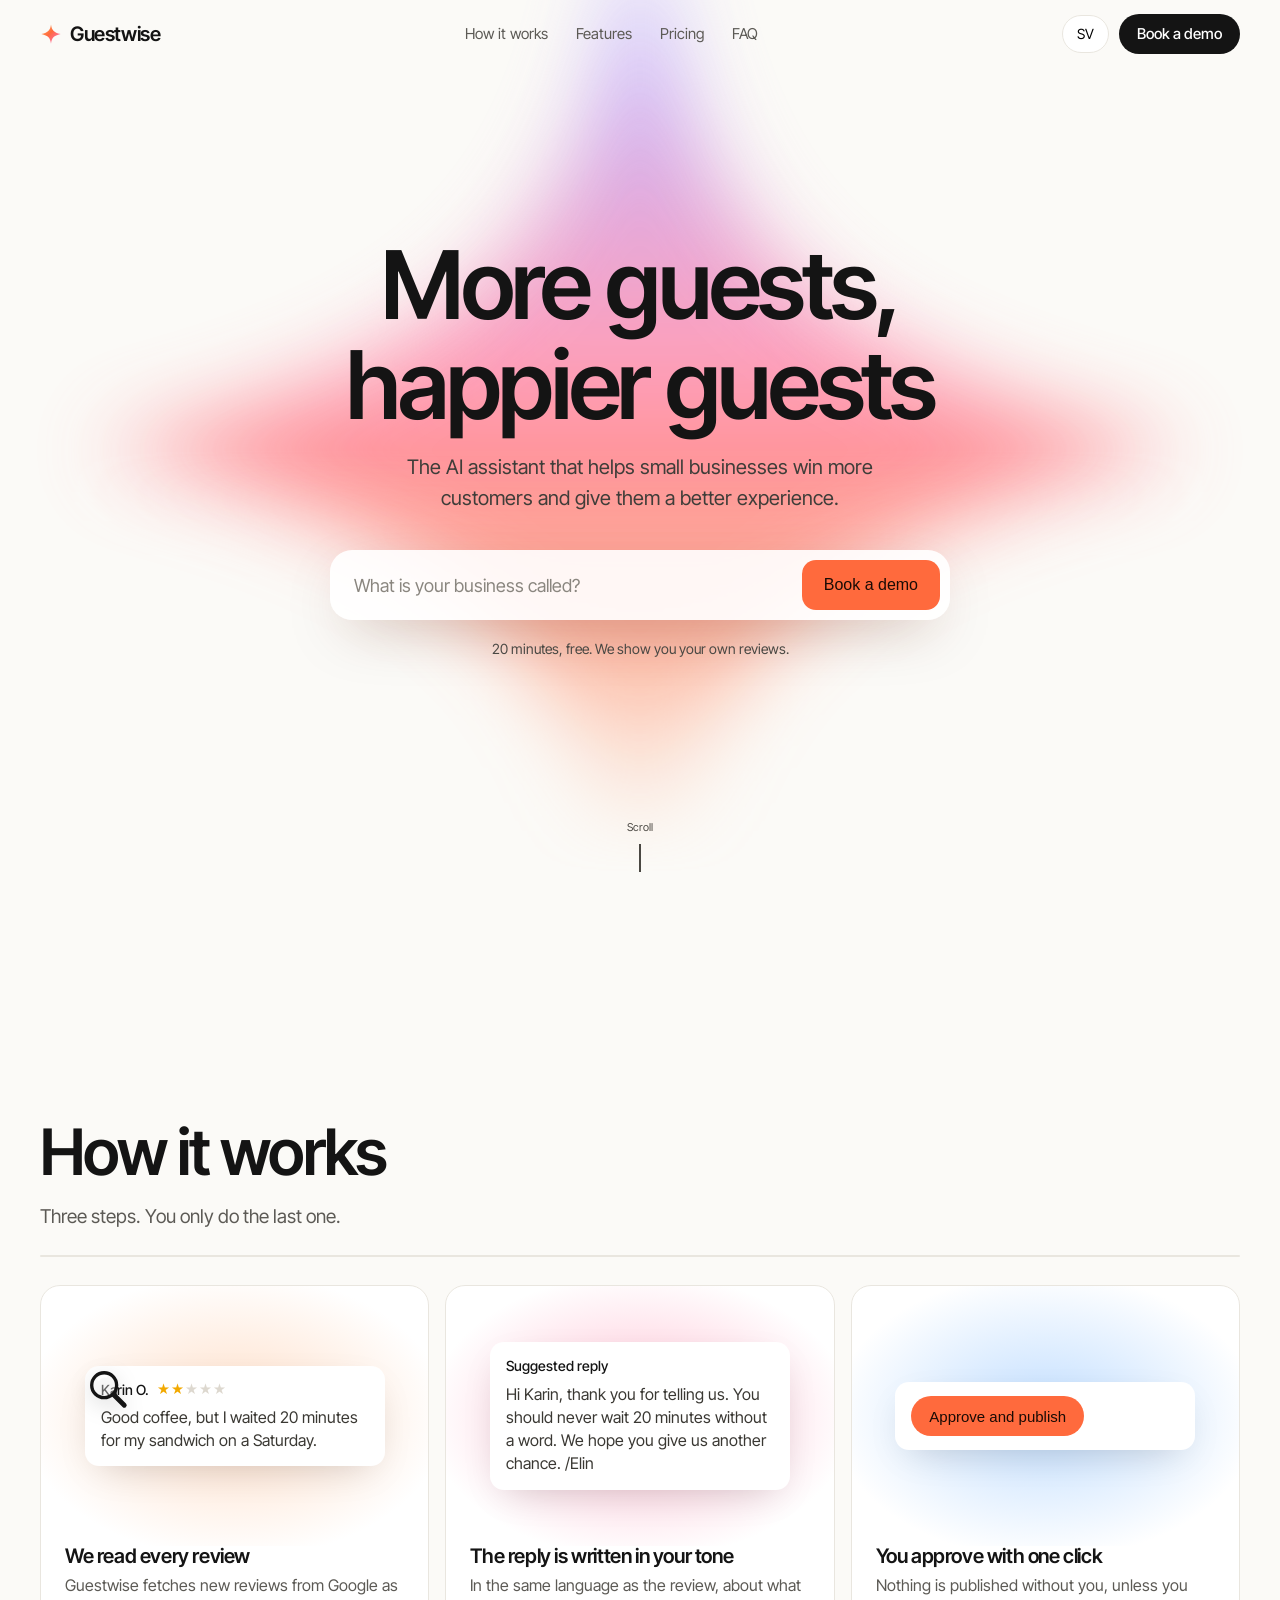
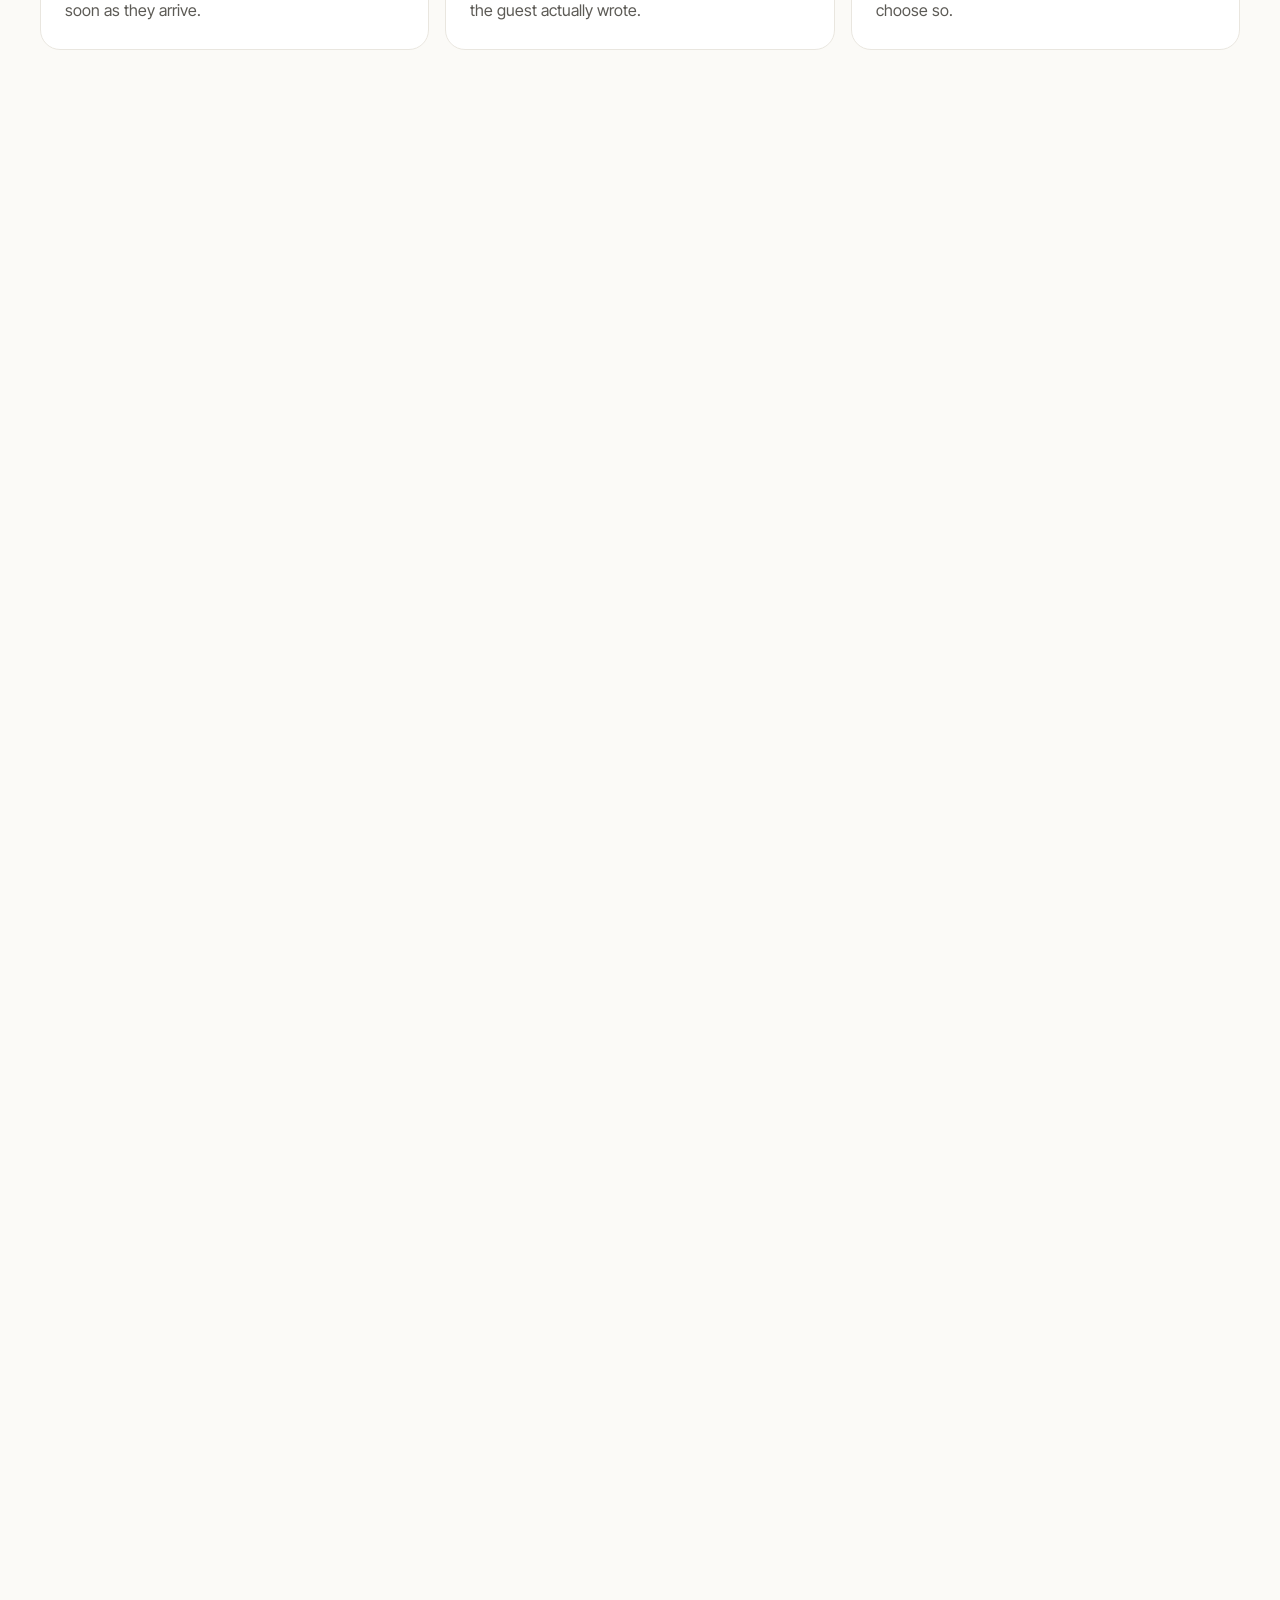
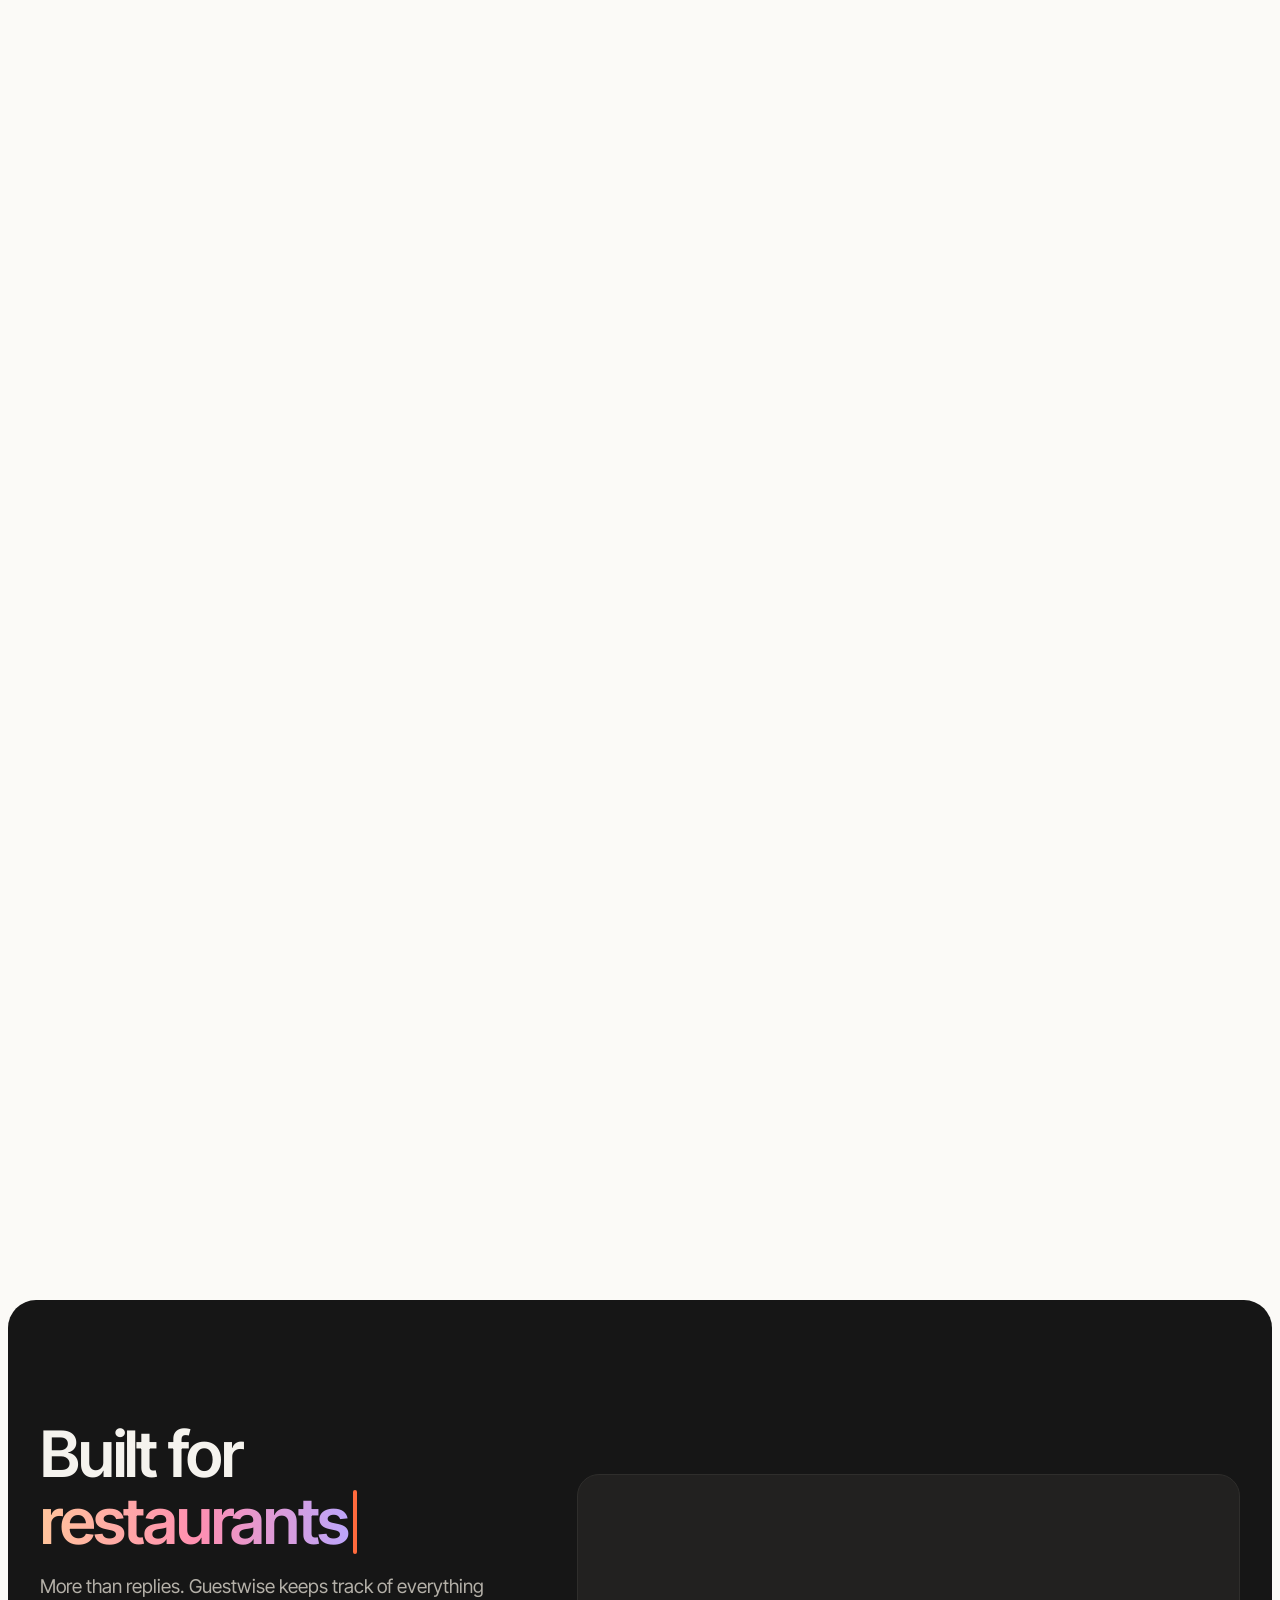
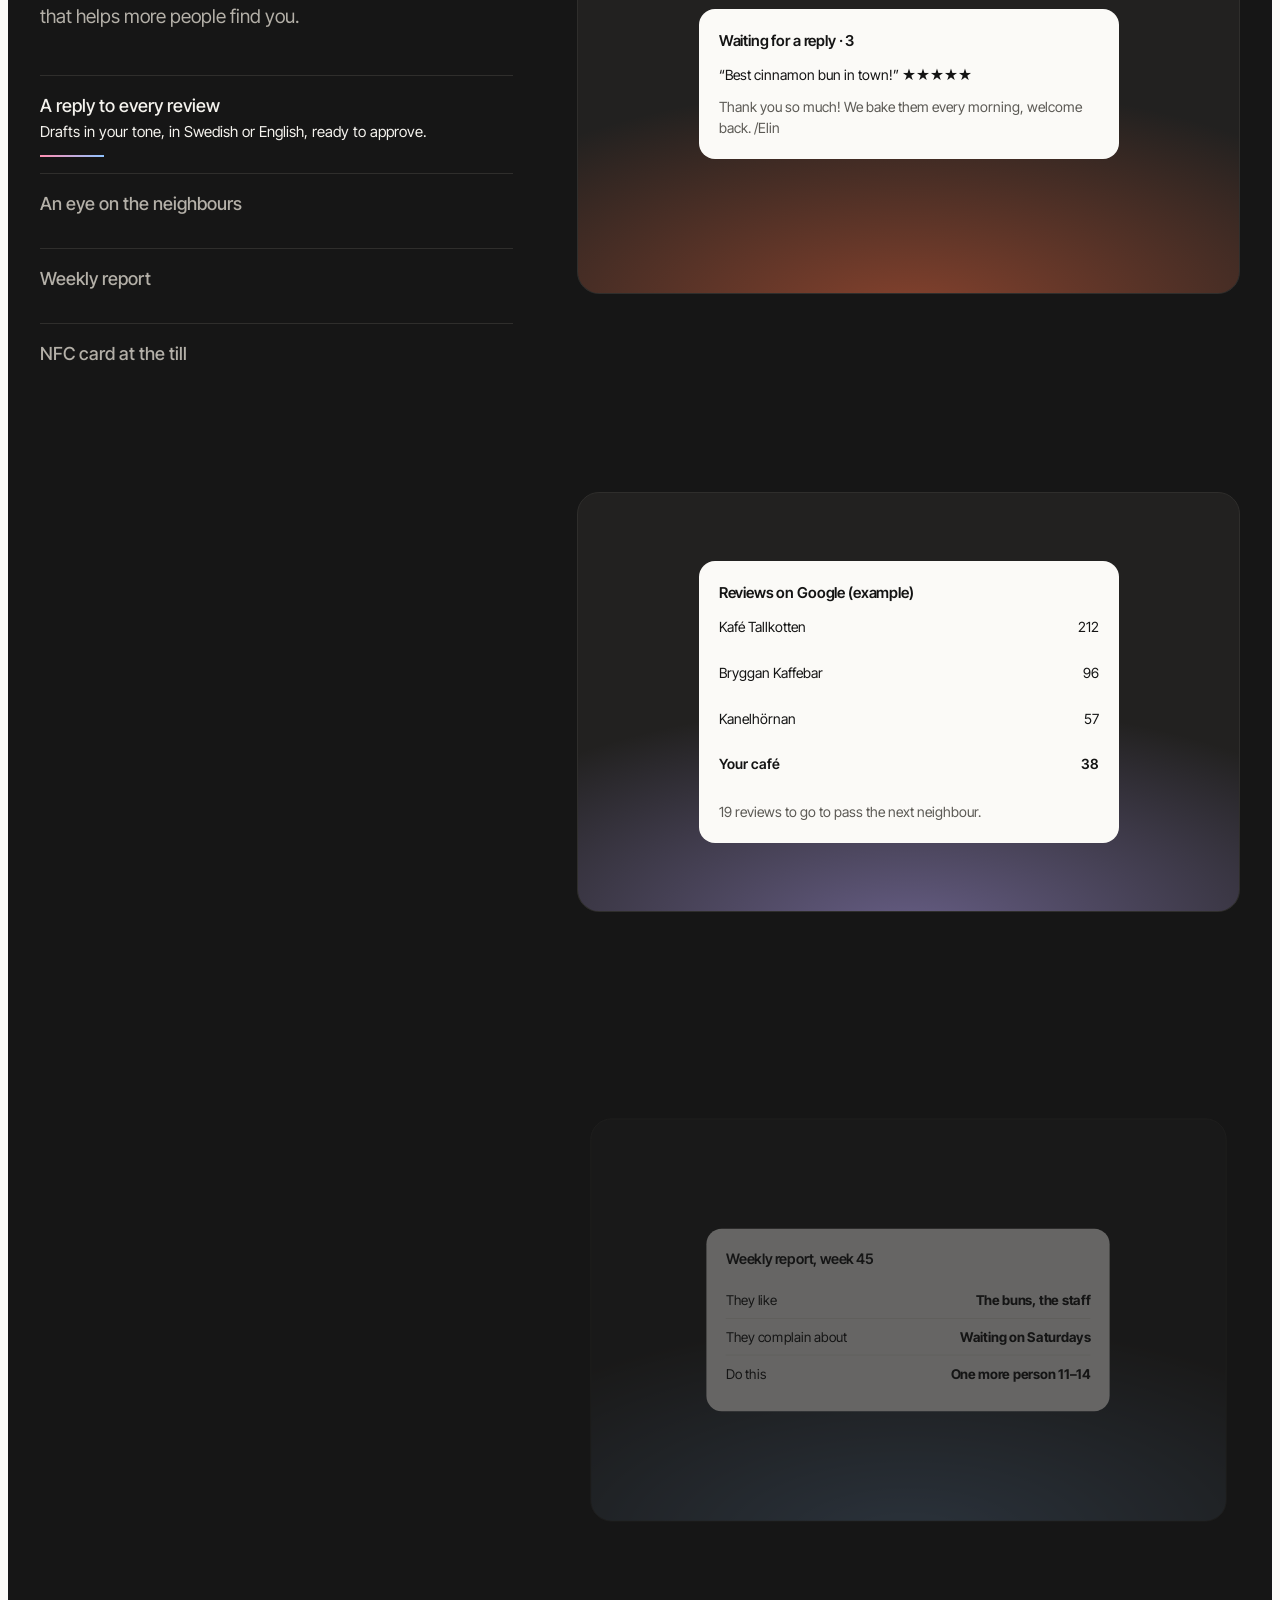
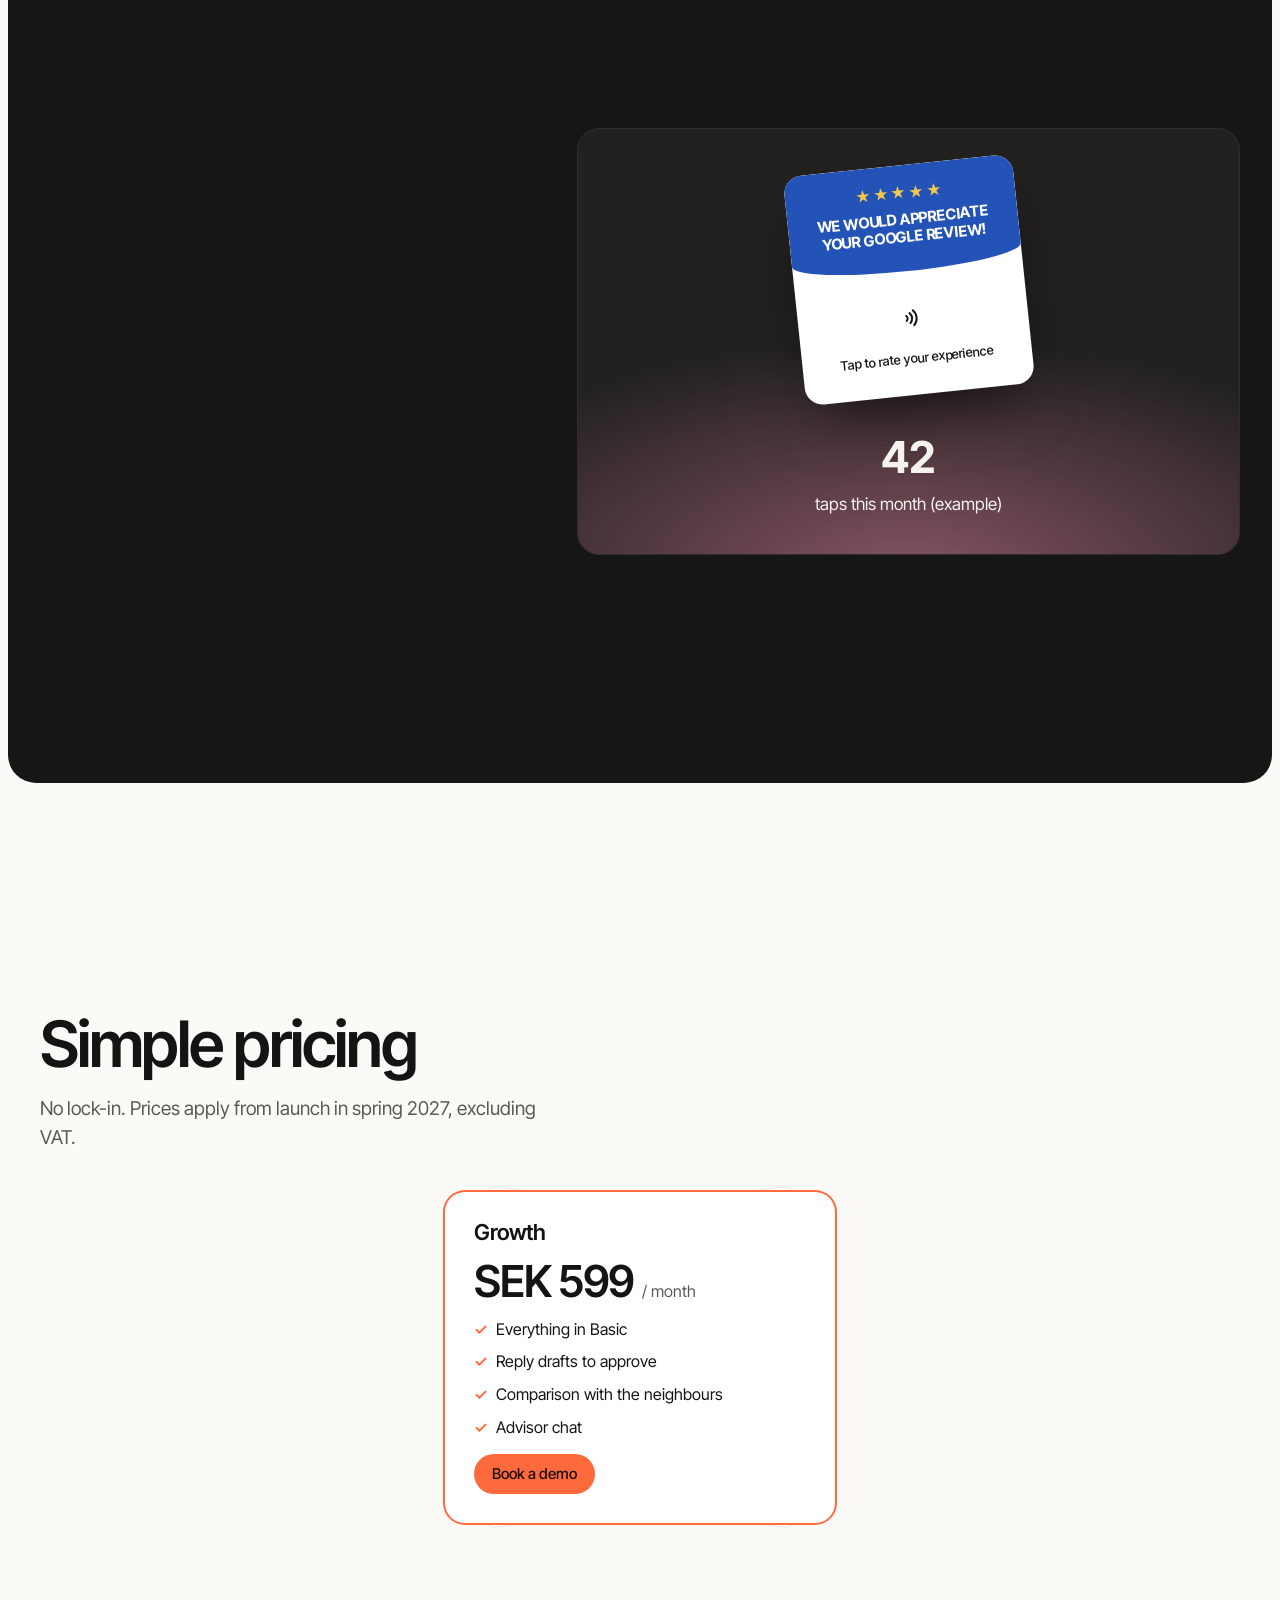
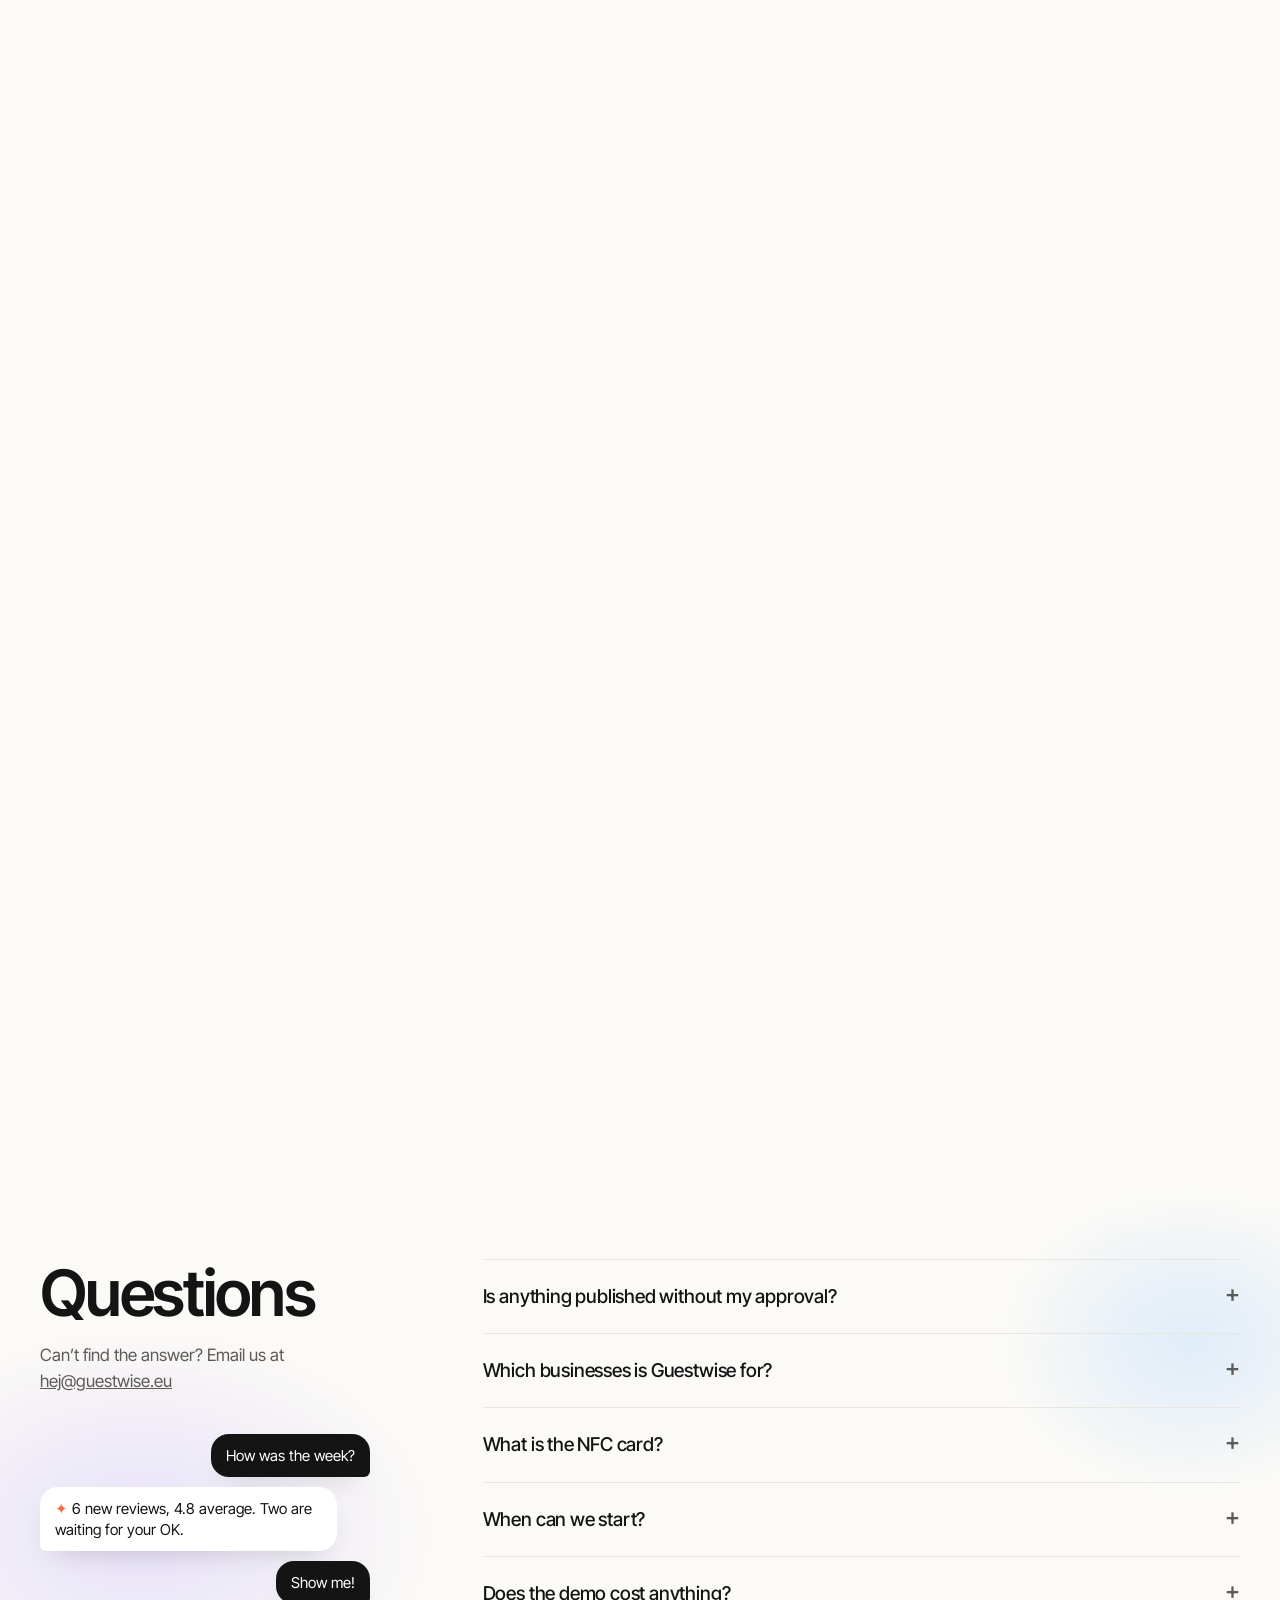
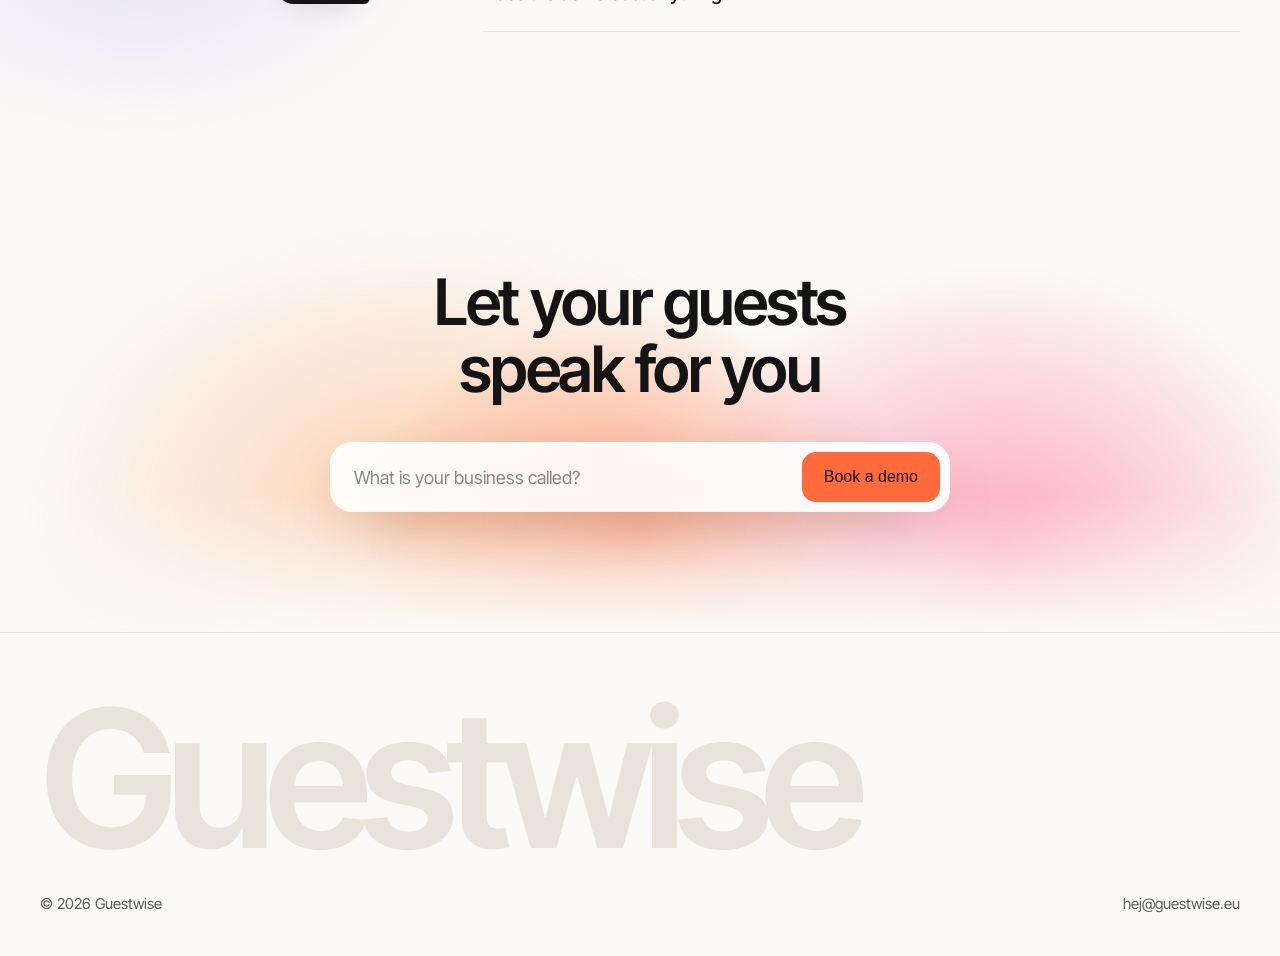
==== commit bd2311fd: "Smoother phone scrolling, pinned Built-for section on phones Co-Authored-By: Claude Opus 5.5 <norepl" ====
--- a/index.html
+++ b/index.html
@@ -45,14 +45,14 @@
   .hero { position: relative; min-height: 100svh; display: flex; flex-direction: column; align-items: center; overflow: hidden; padding: 112px 0 28px; }
   .hero > .hero-in { margin-block: auto; }
   .glow { position: absolute; inset: 0; pointer-events: none; }
-  .glow i { position: absolute; border-radius: 50%; filter: blur(90px); opacity: .75; will-change: transform; }
+  .glow i { position: absolute; border-radius: 50%; background: radial-gradient(closest-side, var(--c), transparent); opacity: .75; will-change: transform; }
   /* fade the colour out at the edges so no hard line shows between sections */
   .hero .glow { -webkit-mask-image: linear-gradient(to bottom, #000 50%, transparent 97%); mask-image: linear-gradient(to bottom, #000 50%, transparent 97%); }
   .final .glow { -webkit-mask-image: linear-gradient(to bottom, transparent, #000 30%, #000 70%, transparent); mask-image: linear-gradient(to bottom, transparent, #000 30%, #000 70%, transparent); }
-  .glow i:nth-child(1) { width: 62vw; height: 46vw; left: 2%; top: 32%; background: var(--peach); animation: drift 18s ease-in-out infinite alternate; }
-  .glow i:nth-child(2) { width: 52vw; height: 44vw; right: -4%; top: 38%; background: var(--rose); animation: drift 22s ease-in-out infinite alternate-reverse; }
-  .glow i:nth-child(3) { width: 44vw; height: 34vw; left: 28%; top: 54%; background: var(--accent); opacity: .5; animation: drift 26s ease-in-out infinite alternate; }
-  .glow i:nth-child(4) { width: 40vw; height: 30vw; left: 18%; top: 8%; background: var(--lilac); opacity: .45; animation: drift 30s ease-in-out infinite alternate-reverse; }
+  .glow i:nth-child(1) { width: 62vw; height: 46vw; left: 2%; top: 32%; --c: var(--peach); animation: drift 18s ease-in-out infinite alternate; }
+  .glow i:nth-child(2) { width: 52vw; height: 44vw; right: -4%; top: 38%; --c: var(--rose); animation: drift 22s ease-in-out infinite alternate-reverse; }
+  .glow i:nth-child(3) { width: 44vw; height: 34vw; left: 28%; top: 54%; --c: var(--accent); opacity: .5; animation: drift 26s ease-in-out infinite alternate; }
+  .glow i:nth-child(4) { width: 40vw; height: 30vw; left: 18%; top: 8%; --c: var(--lilac); opacity: .45; animation: drift 30s ease-in-out infinite alternate-reverse; }
   .starglow svg { position: absolute; left: 50%; top: 50%; width: min(104vw, 1250px); aspect-ratio: 1; filter: blur(42px); opacity: .85; transform: translate(-50%, -50%); animation: breathe 16s ease-in-out infinite alternate; will-change: transform; }
   @keyframes breathe { from { transform: translate(-50%, -50%) rotate(-5deg) scale(.95); } to { transform: translate(-50%, -50%) rotate(5deg) scale(1.04); } }
   @keyframes drift { from { transform: translate(-4%, -3%) scale(1); } to { transform: translate(5%, 4%) scale(1.12); } }
@@ -79,7 +79,7 @@
   .cards { display: grid; grid-template-columns: repeat(3, 1fr); gap: 16px; }
   .card { position: relative; background: var(--card); border: 1px solid var(--line); border-radius: var(--radius); overflow: hidden; display: flex; flex-direction: column; }
   .stage { position: relative; height: 260px; display: grid; place-items: center; padding: 24px; overflow: hidden; }
-  .stage::before { content: ""; position: absolute; width: 70%; height: 70%; border-radius: 50%; filter: blur(50px); opacity: .55; background: var(--c, var(--peach)); }
+  .stage::before { content: ""; position: absolute; width: 110%; height: 110%; border-radius: 50%; opacity: .55; background: radial-gradient(closest-side, var(--c, var(--peach)), transparent); }
   .card:nth-child(2) .stage::before { --c: var(--rose); } .card:nth-child(3) .stage::before { --c: var(--sky); }
   .card .txt { padding: 0 24px 26px; } .card h3 { font-size: 20px; letter-spacing: -0.02em; margin-bottom: 6px; } .card p { color: var(--muted); font-size: 16px; }
   .mini { position: relative; width: 100%; max-width: 300px; background: #fff; border-radius: 14px; padding: 14px 16px; box-shadow: 0 12px 40px -16px rgba(0, 0, 0, .22); font-size: 14px; line-height: 1.45; }
@@ -128,7 +128,7 @@
   .story-r { display: grid; gap: 22vh; padding: 6vh 0 12vh; }
   .panel { position: relative; min-height: 420px; border-radius: 22px; background: var(--dark-2); border: 1px solid #2f2e2c; display: grid; place-items: center; padding: 36px; overflow: hidden; opacity: .35; transform: scale(.96); transition: opacity .6s var(--ease), transform .6s var(--ease); }
   .panel.on { opacity: 1; transform: none; }
-  .panel::before { content: ""; position: absolute; inset: auto -10% -40% -10%; height: 70%; border-radius: 50%; filter: blur(70px); background: var(--c); opacity: .45; }
+  .panel::before { content: ""; position: absolute; inset: auto -30% -60% -30%; height: 110%; border-radius: 50%; background: radial-gradient(closest-side, var(--c), transparent); opacity: .45; }
   .panel[data-s="0"] { --c: var(--accent); } .panel[data-s="1"] { --c: var(--lilac); } .panel[data-s="2"] { --c: var(--sky); } .panel[data-s="3"] { --c: var(--rose); }
   .dui { position: relative; width: min(420px, 100%); background: #fbfaf7; color: var(--ink); border-radius: 16px; padding: 20px; font-size: 14px; }
   .dui h4 { font-size: 15px; font-weight: 600; margin-bottom: 12px; letter-spacing: -0.01em; }
@@ -175,9 +175,9 @@
   /* faq */
   #faq { position: relative; padding-top: 96px; }
   .fglow { position: absolute; inset: -160px 0; overflow: hidden; pointer-events: none; -webkit-mask-image: linear-gradient(to bottom, transparent, #000 25%, #000 75%, transparent); mask-image: linear-gradient(to bottom, transparent, #000 25%, #000 75%, transparent); }
-  .fglow i { position: absolute; border-radius: 50%; filter: blur(90px); }
-  .fglow i:nth-child(1) { width: 46vw; height: 32vw; left: -12vw; top: 35%; background: var(--lilac); opacity: .3; }
-  .fglow i:nth-child(2) { width: 30vw; height: 24vw; right: -8vw; top: 20%; background: var(--sky); opacity: .25; }
+  .fglow i { position: absolute; border-radius: 50%; background: radial-gradient(closest-side, var(--c), transparent); }
+  .fglow i:nth-child(1) { width: 46vw; height: 32vw; left: -12vw; top: 35%; --c: var(--lilac); opacity: .3; }
+  .fglow i:nth-child(2) { width: 30vw; height: 24vw; right: -8vw; top: 20%; --c: var(--sky); opacity: .25; }
   .faq { position: relative; display: grid; grid-template-columns: 4fr 8fr; gap: 64px; }
   .faq .sub { margin-top: 16px; font-size: 17px; }
   .chat { display: grid; gap: 10px; margin-top: 40px; max-width: 330px; }
@@ -216,15 +216,31 @@
     .pin-how #how .card.past { opacity: 0; transform: translateY(-40px) scale(.96); pointer-events: none; }
     .pin-how #how .stage { height: 230px; }
   }
+  /* phones: pinned "Byggt för" */
+  .pin-story #story { height: 420vh; }
+  .pin-story #story .dark { position: sticky; top: 0; height: 100vh; height: 100svh; padding: 84px 0 20px; border-radius: 0 0 22px 22px; overflow: hidden; display: flex; align-items: center; }
+  .pin-story .story { gap: 20px; }
+  .pin-story .story > * { min-width: 0; }
+  .pin-story .story-l h2 { margin-bottom: 10px; } .pin-story .story-l .sub { font-size: 16px; }
+  .pin-story .stepwin { --sh: 104px; height: var(--sh); overflow: hidden; margin-top: 18px; border-top: 1px solid #2f2e2c; }
+  .pin-story .steps { margin: 0; transform: translateY(calc(var(--k, 0) * -1 * var(--sh))); will-change: transform; }
+  .pin-story .steps li { height: var(--sh); border: 0; padding: 14px 0 0; opacity: .25; transition: opacity .3s; }
+  .pin-story .steps li.on { opacity: 1; } .pin-story .steps li span { max-height: none; }
+  .pin-story .story-r { display: flex; gap: 12px; padding: 0; }
+  .pin-story .panel { flex: 0 0 100%; min-height: 0; height: min(300px, 38svh); transform: translateX(calc(var(--k, 0) * -1 * (100% + 12px))); will-change: transform; transition: none; }
+  .pin-story .panel .dui { transform: scale(.92); } .pin-story .nfc { width: 168px; } .pin-story .ntop { padding: 12px 12px 0; gap: 4px; } .pin-story .ntop b, .pin-story .nst { font-size: 11px; } .pin-story .nbot { gap: 6px; } .pin-story .nbot small { font-size: 11px; } .pin-story .wave { width: 30px; height: 30px; } .pin-story .wave svg { inset: 5px; } .pin-story .count { margin-top: 4px; } .pin-story .count b { font-size: 34px; }
+  @media (max-height: 740px) { .pin-story .story-l .sub { display: none; } .pin-story .panel { height: min(300px, 45svh); } }
   @media (max-width: 560px) {
     .wrap { width: calc(100% - 32px); }
     .navr .btn { display: none; }
     .ask { flex-direction: column; align-items: stretch; padding: 10px; } .ask input { padding: 0 12px; } .ask .btn { width: 100%; }
     .hero .sub { font-size: 17px; }
     .starglow svg { width: 190vw; top: 58%; }
-    .glow i { width: 130vw !important; height: 100vw !important; filter: blur(60px); }
+    .glow i, .starglow svg { animation: none !important; will-change: auto; }
+    .glow i { width: 130vw !important; height: 100vw !important; }
     .glow i:nth-child(1) { left: -50%; } .glow i:nth-child(2) { right: -60%; } .glow i:nth-child(3) { left: -10%; } .glow i:nth-child(4) { left: -20%; top: 0; }
   }
+  @media (hover: none) { .glow i, .starglow svg { animation: none !important; will-change: auto; } }
   @media (prefers-reduced-motion: reduce) {
     *, *::before, *::after { animation: none !important; transition: none !important; scroll-behavior: auto !important; }
     .js .rv { opacity: 1; transform: none; } .panel { opacity: 1; transform: none; }
@@ -284,12 +300,12 @@
         <div class="story-l">
           <h2><span data-t="sth">Byggt för</span><br><span class="word" id="word">kaféer</span></h2>
           <p class="sub" data-t="sts">Mer än svar. Guestwise håller koll på allt som får fler att hitta er.</p>
-          <ol class="steps" id="steps">
+          <div class="stepwin"><ol class="steps" id="steps">
             <li class="on" data-s="0"><b data-t="s0h">Svar på varje recension</b><span data-t="s0p">Utkast i er ton på svenska eller engelska, klara att godkänna.</span><i class="bar"></i></li>
             <li data-s="1"><b data-t="s1h">Koll på grannarna</b><span data-t="s1p">Se hur ni ligger till mot kaféerna på samma gata, och hur långt det är kvar.</span><i class="bar"></i></li>
             <li data-s="2"><b data-t="s2h">Veckorapport</b><span data-t="s2p">Vad gästerna gillar, vad de klagar på och vad du kan göra åt det.</span><i class="bar"></i></li>
             <li data-s="3"><b data-t="s3h">NFC-kort vid kassan</b><span data-t="s3p">Gästen blippar med mobilen och hamnar direkt på er recensionssida.</span><i class="bar"></i></li>
-          </ol>
+          </ol></div>
         </div>
         <div class="story-r">
           <div class="panel on" data-s="0"><div class="dui"><h4 data-t="p0h">Väntar på svar · 3</h4><p data-t="p0a">“Bästa kanelbullen i stan!” ★★★★★</p><p style="margin-top:10px;color:#5c5a55" data-t="p0b">Tack så mycket! Vi bakar dem varje morgon, välkommen tillbaka. /Elin</p></div></div>
@@ -360,6 +376,8 @@
   const EMAIL = 'hej@guestwise.eu'; // placeholder until the real address exists
   const reduce = matchMedia('(prefers-reduced-motion: reduce)').matches;
   // pinning: 'Så fungerar det' pins on every screen tall enough; 'Priser' only on wide screens (three cards side by side)
+  const onScrollFns = []; let ticking = false;
+  addEventListener('scroll', () => { if (ticking) return; ticking = true; requestAnimationFrame(() => { ticking = false; onScrollFns.forEach((f) => f()); }); }, { passive: true });
   const howQ = matchMedia('(min-height: 600px) and (prefers-reduced-motion: no-preference)');
   const prQ = matchMedia('(min-width: 901px) and (min-height: 600px) and (prefers-reduced-motion: no-preference)');
   const T = {
@@ -425,7 +443,7 @@
   // nav background after scrolling
   const header = document.getElementById('top');
   const onScroll = () => header.classList.toggle('scrolled', scrollY > 20);
-  addEventListener('scroll', onScroll, { passive: true }); onScroll();
+  onScrollFns.push(onScroll); onScroll();
 
   // reveal on scroll
   const io = new IntersectionObserver((es) => es.forEach((e) => { if (e.isIntersecting) { e.target.classList.add('in'); io.unobserve(e.target); } }), { threshold: 0.15 });
@@ -483,7 +501,18 @@
     if (s === '3') countUp(document.getElementById('taps'), 42);
   }
   function storyPick() { const mid = innerHeight / 2; let s = '0'; panels.forEach((p) => { if (p.getBoundingClientRect().top <= mid) s = p.dataset.s; }); activate(s); }
-  addEventListener('scroll', storyPick, { passive: true }); storyPick();
+  // phones: the whole section pins; scrolling down slides the panels sideways and the points up, one at a time
+  const storyQ = matchMedia('(max-width: 900px) and (min-height: 600px) and (prefers-reduced-motion: no-preference)');
+  const storyEl = document.getElementById('story');
+  const plateau = (x) => { const i = Math.floor(x), f = x - i, t = Math.min(1, Math.max(0, (f - 0.3) / 0.4)); return i + t * t * (3 - 2 * t); };
+  function storyScroll() {
+    const on = storyQ.matches; document.documentElement.classList.toggle('pin-story', on);
+    if (!on) { storyEl.style.removeProperty('--k'); storyPick(); return; }
+    const r = storyEl.getBoundingClientRect(); if (r.bottom < 0 || r.top > innerHeight) return;
+    const k = Math.min(panels.length - 1, plateau(prog(storyEl) * (panels.length - 1)));
+    storyEl.style.setProperty('--k', k.toFixed(3)); activate(String(Math.round(k)));
+  }
+  onScrollFns.push(storyScroll); addEventListener('resize', storyScroll); storyQ.addEventListener('change', storyScroll);
   let countRaf;
   function countUp(el, to) {
     if (reduce) { el.textContent = to; return; }
@@ -509,8 +538,8 @@
       pricing.style.setProperty('--f', f.toFixed(3)); pricing.classList.toggle('done', f >= 1);
     }
   }
-  addEventListener('scroll', pins, { passive: true }); addEventListener('resize', pins);
-  howQ.addEventListener('change', pins); prQ.addEventListener('change', pins); pins();
+  onScrollFns.push(pins); addEventListener('resize', pins);
+  howQ.addEventListener('change', pins); prQ.addEventListener('change', pins); pins(); storyScroll();
 
   // menu links to pinned sections: jump to the start of the section, then play the scroll to its end
   // (where everything is shown). "Funktioner" and "Frågor" just go to their top.
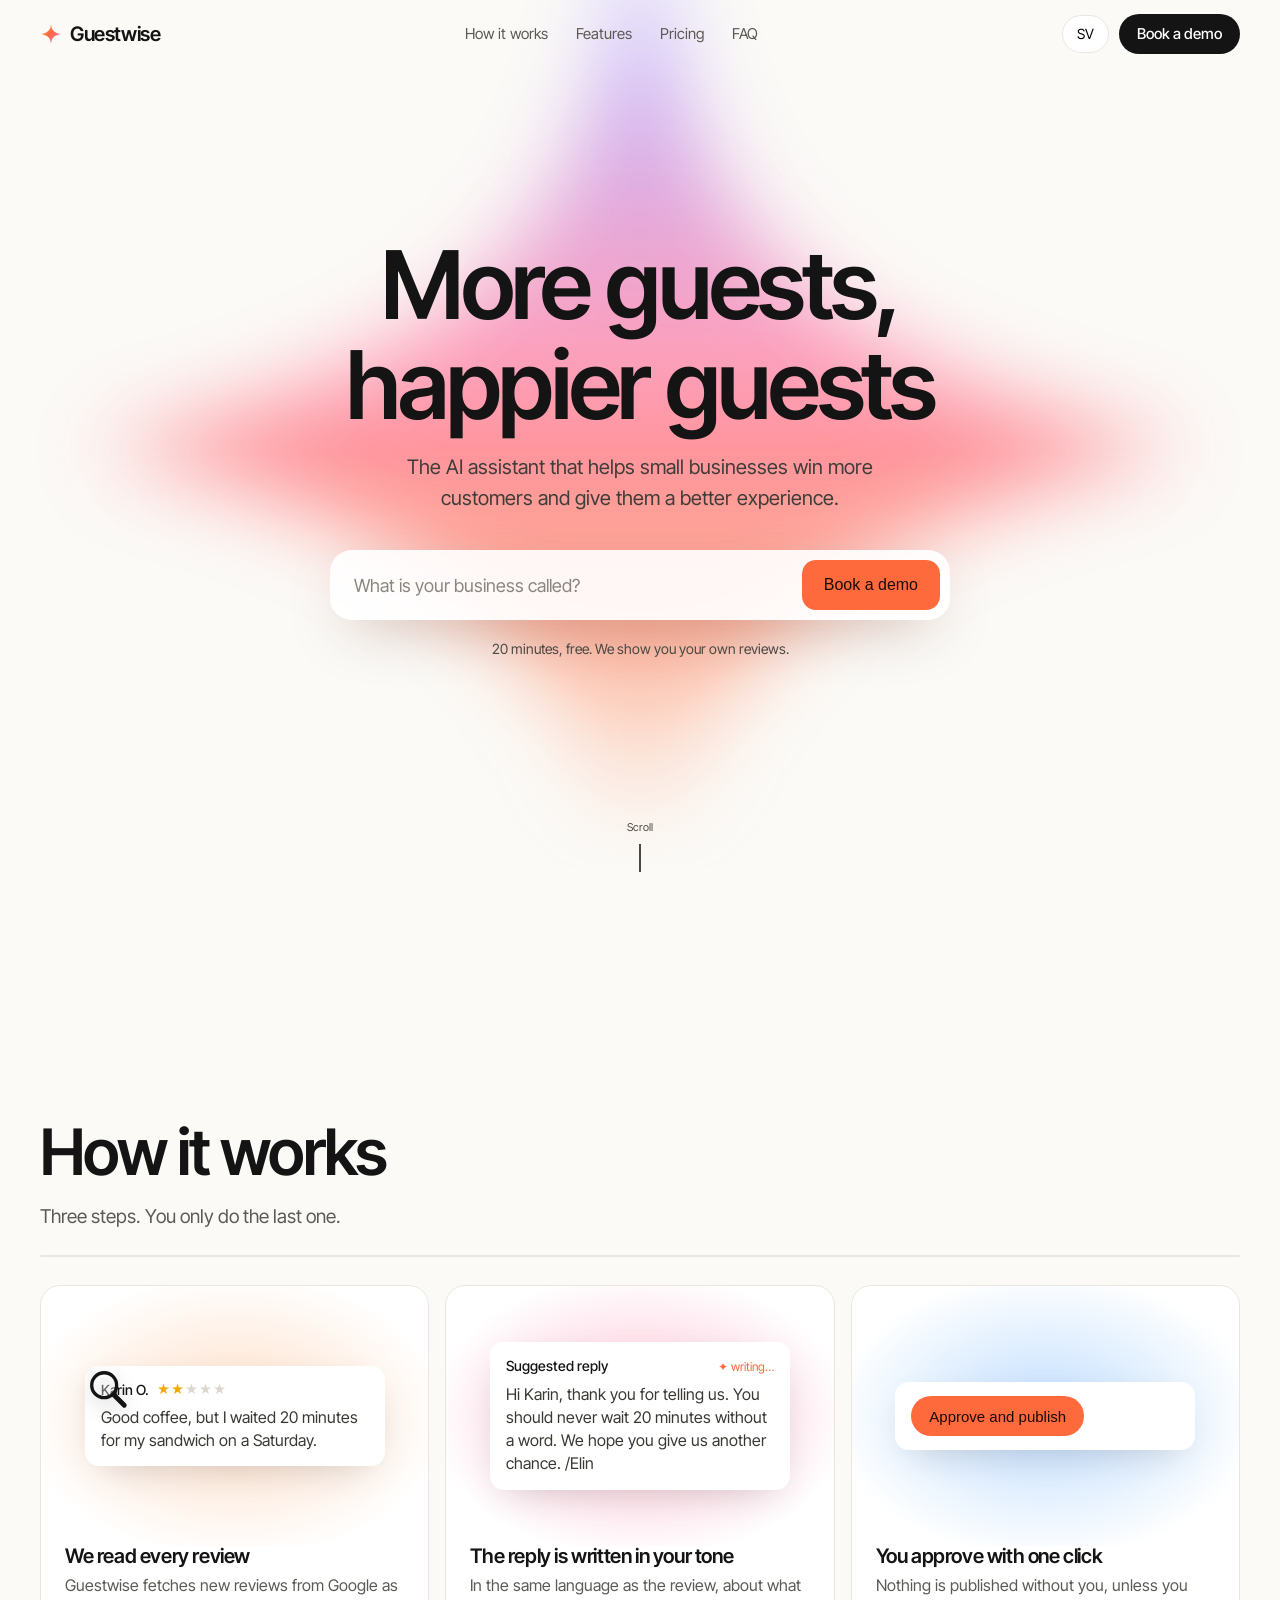
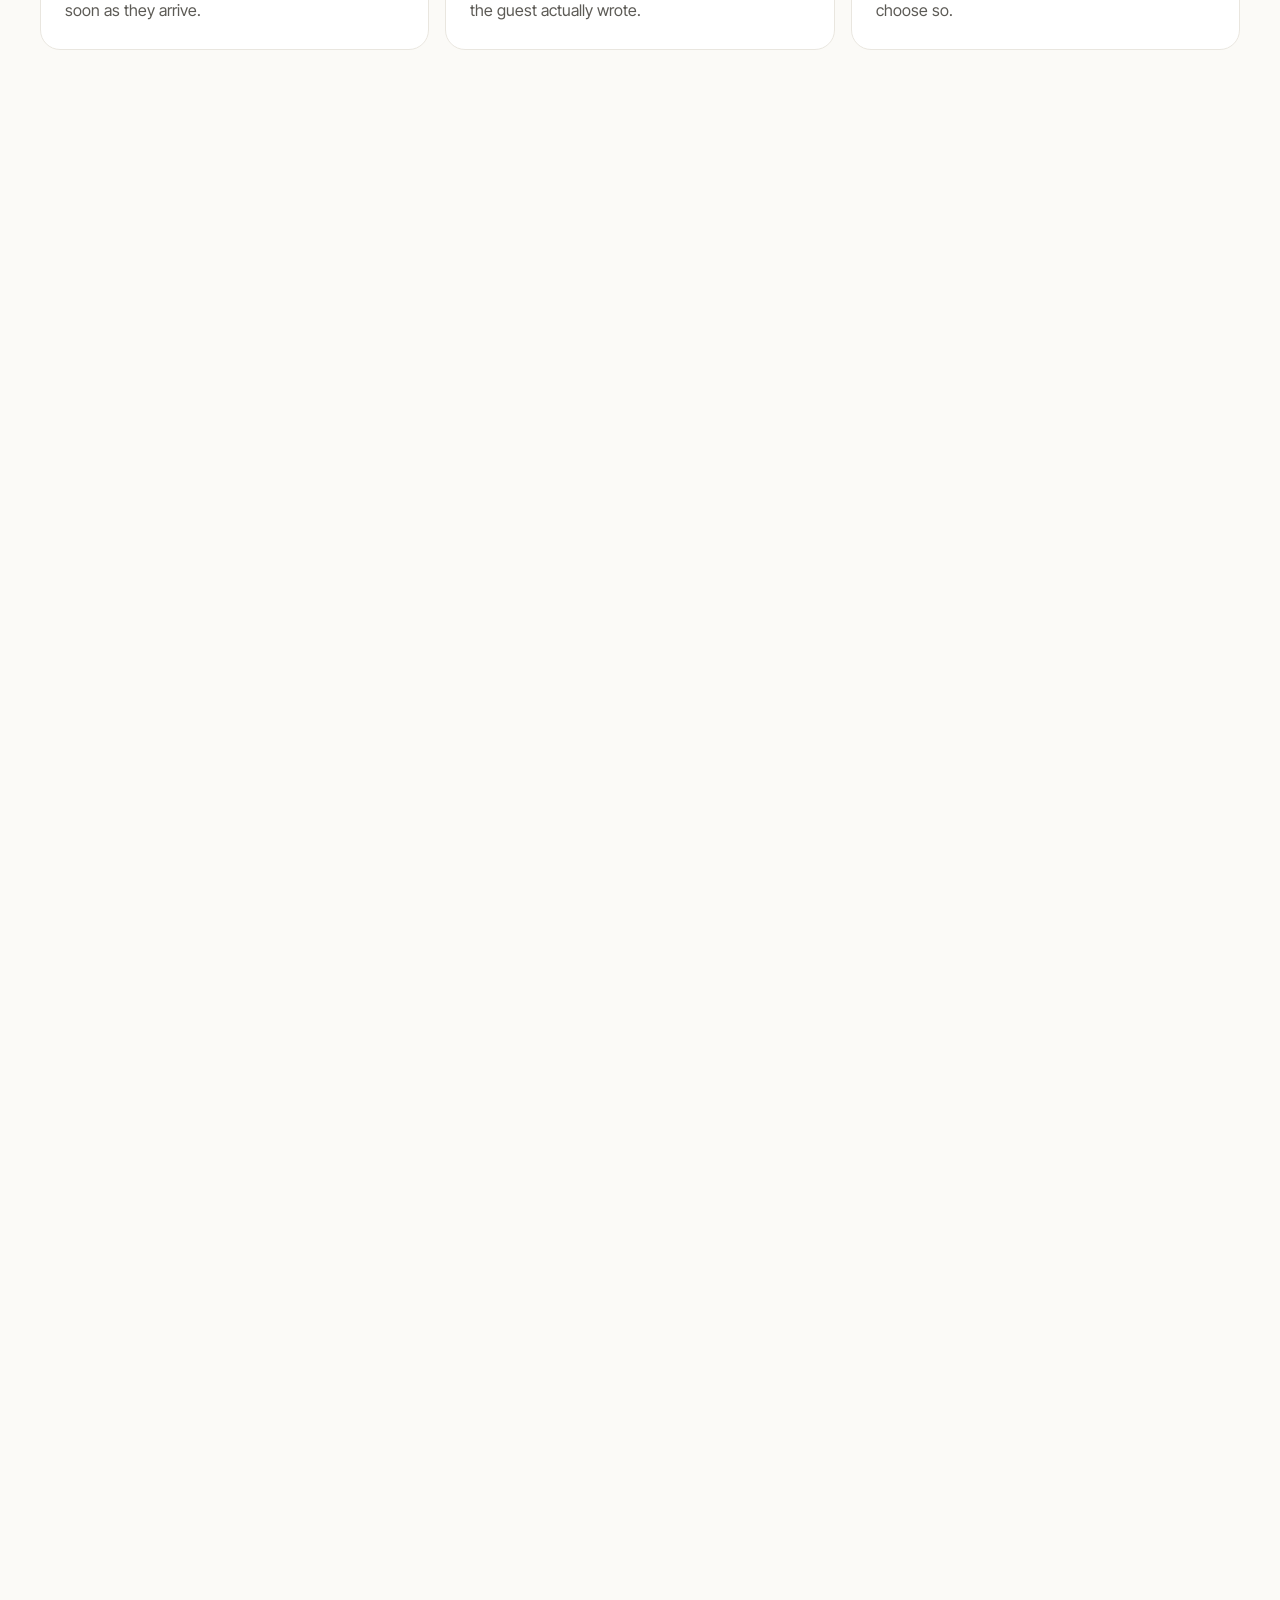
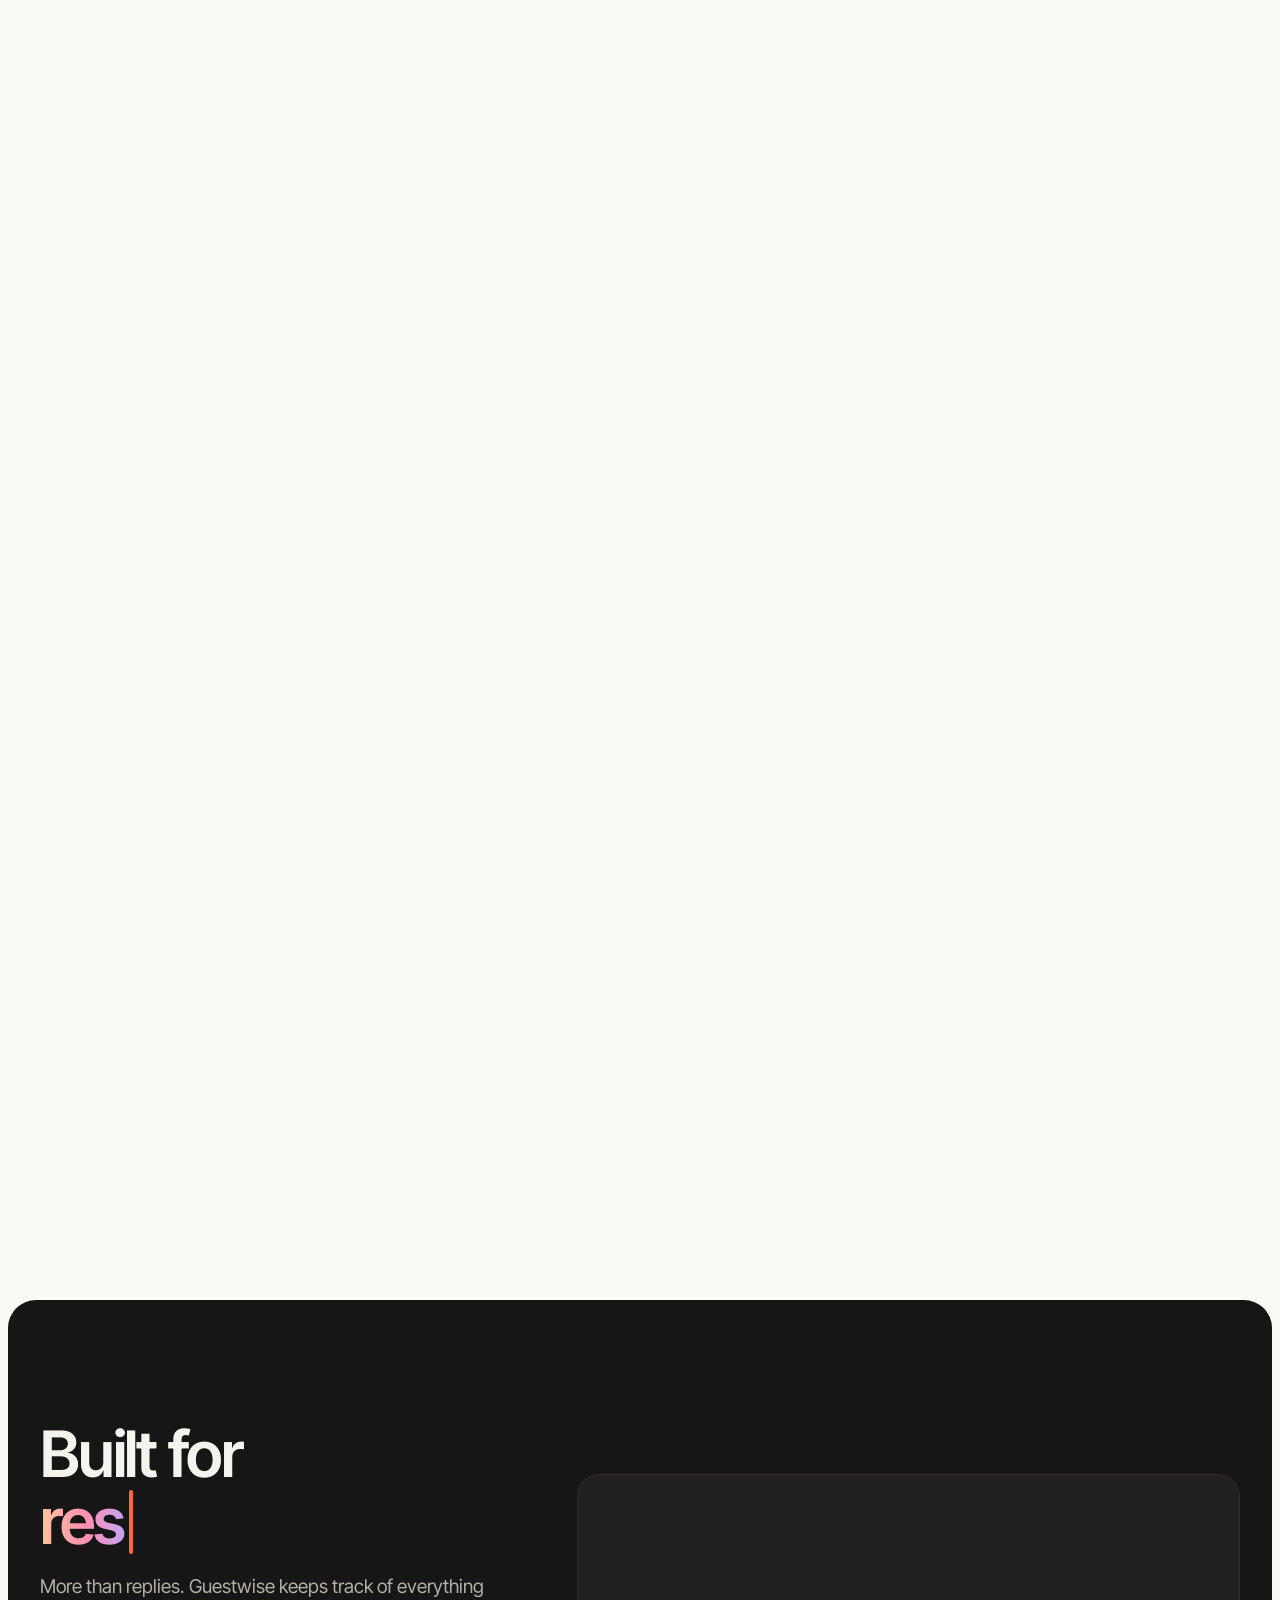
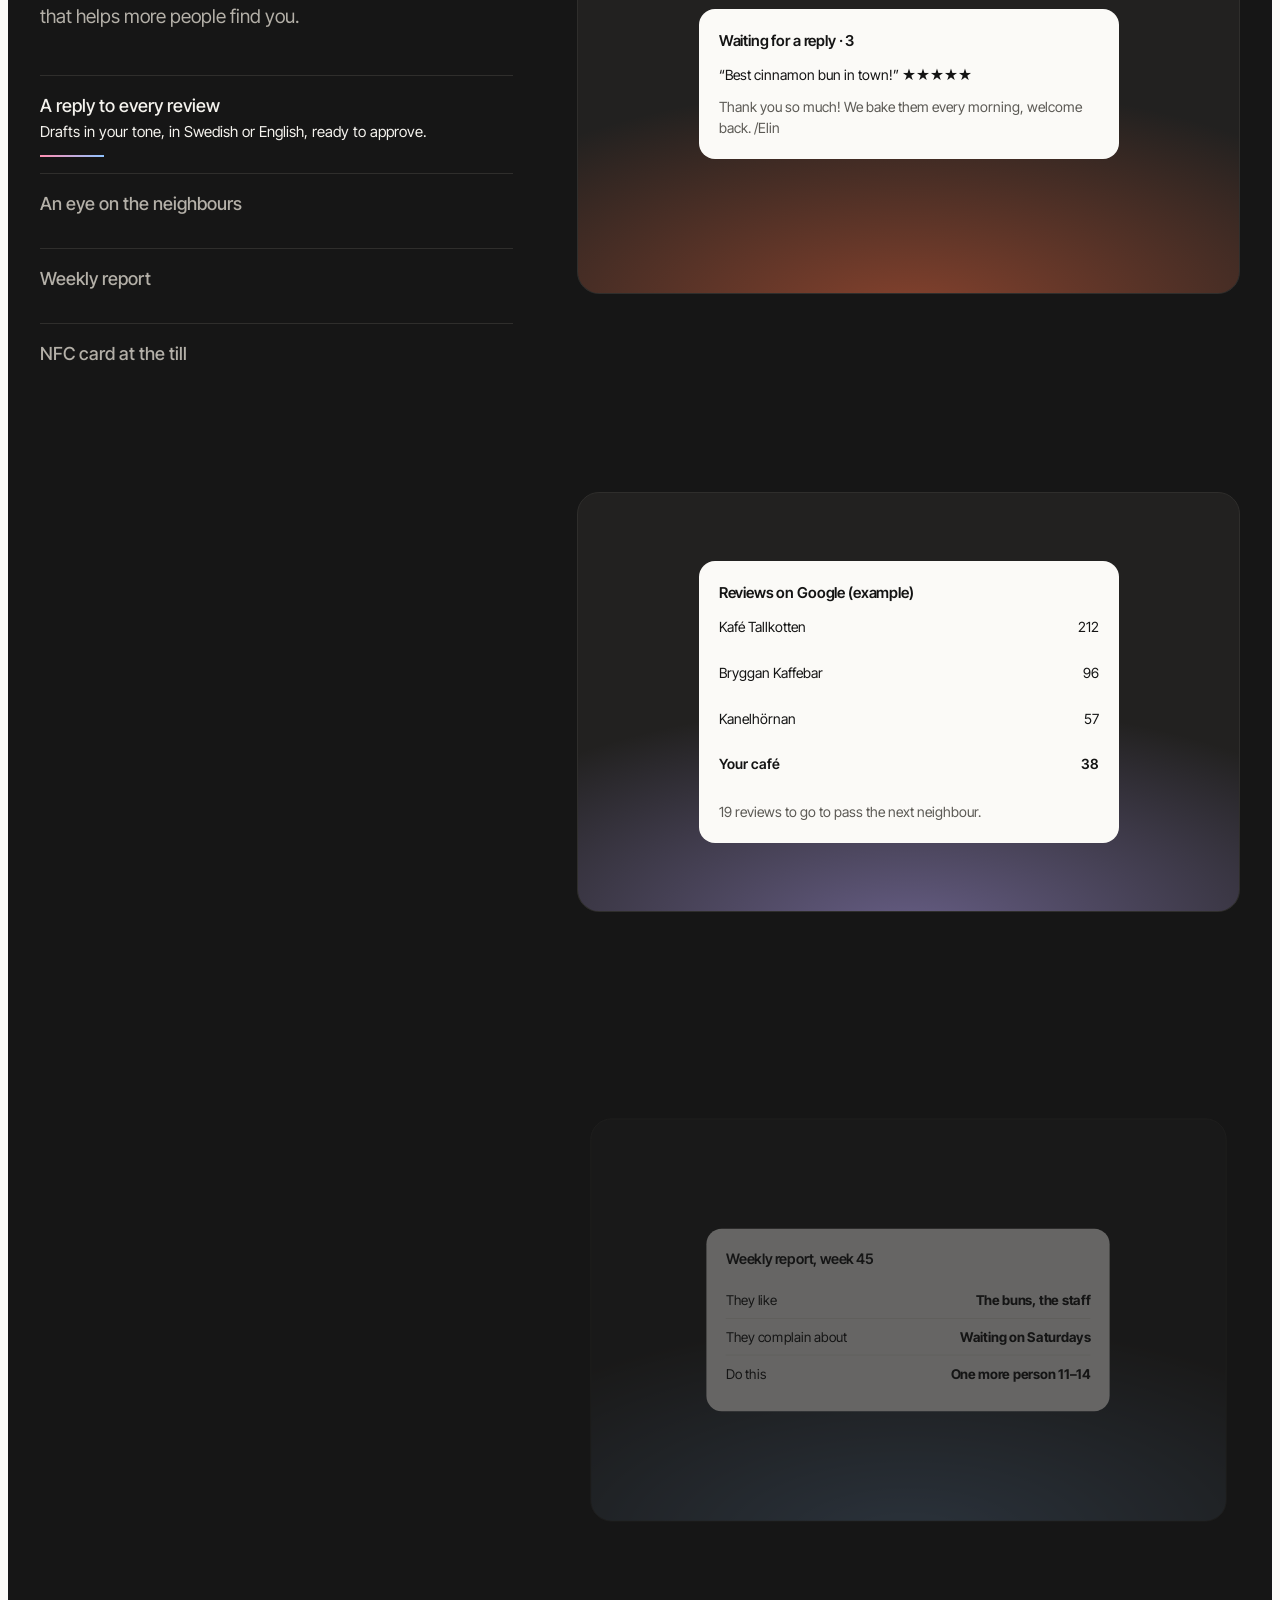
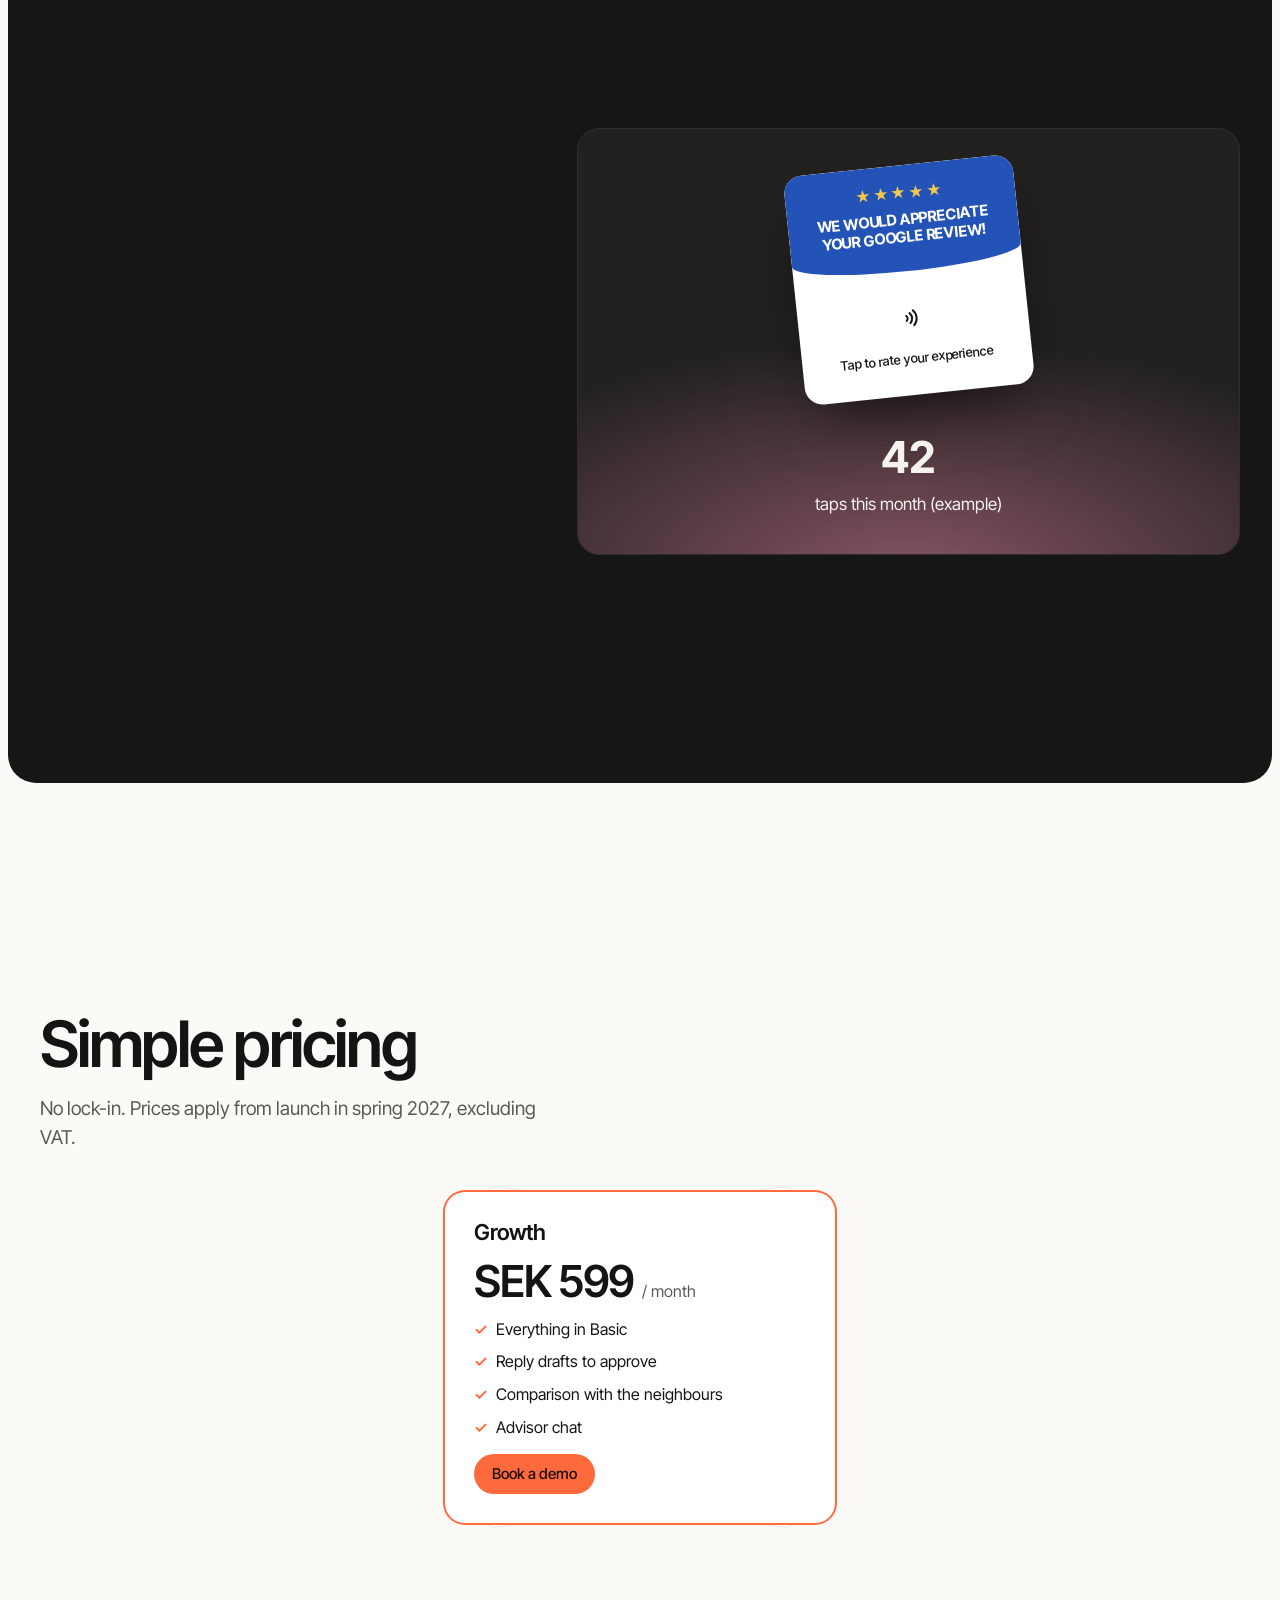
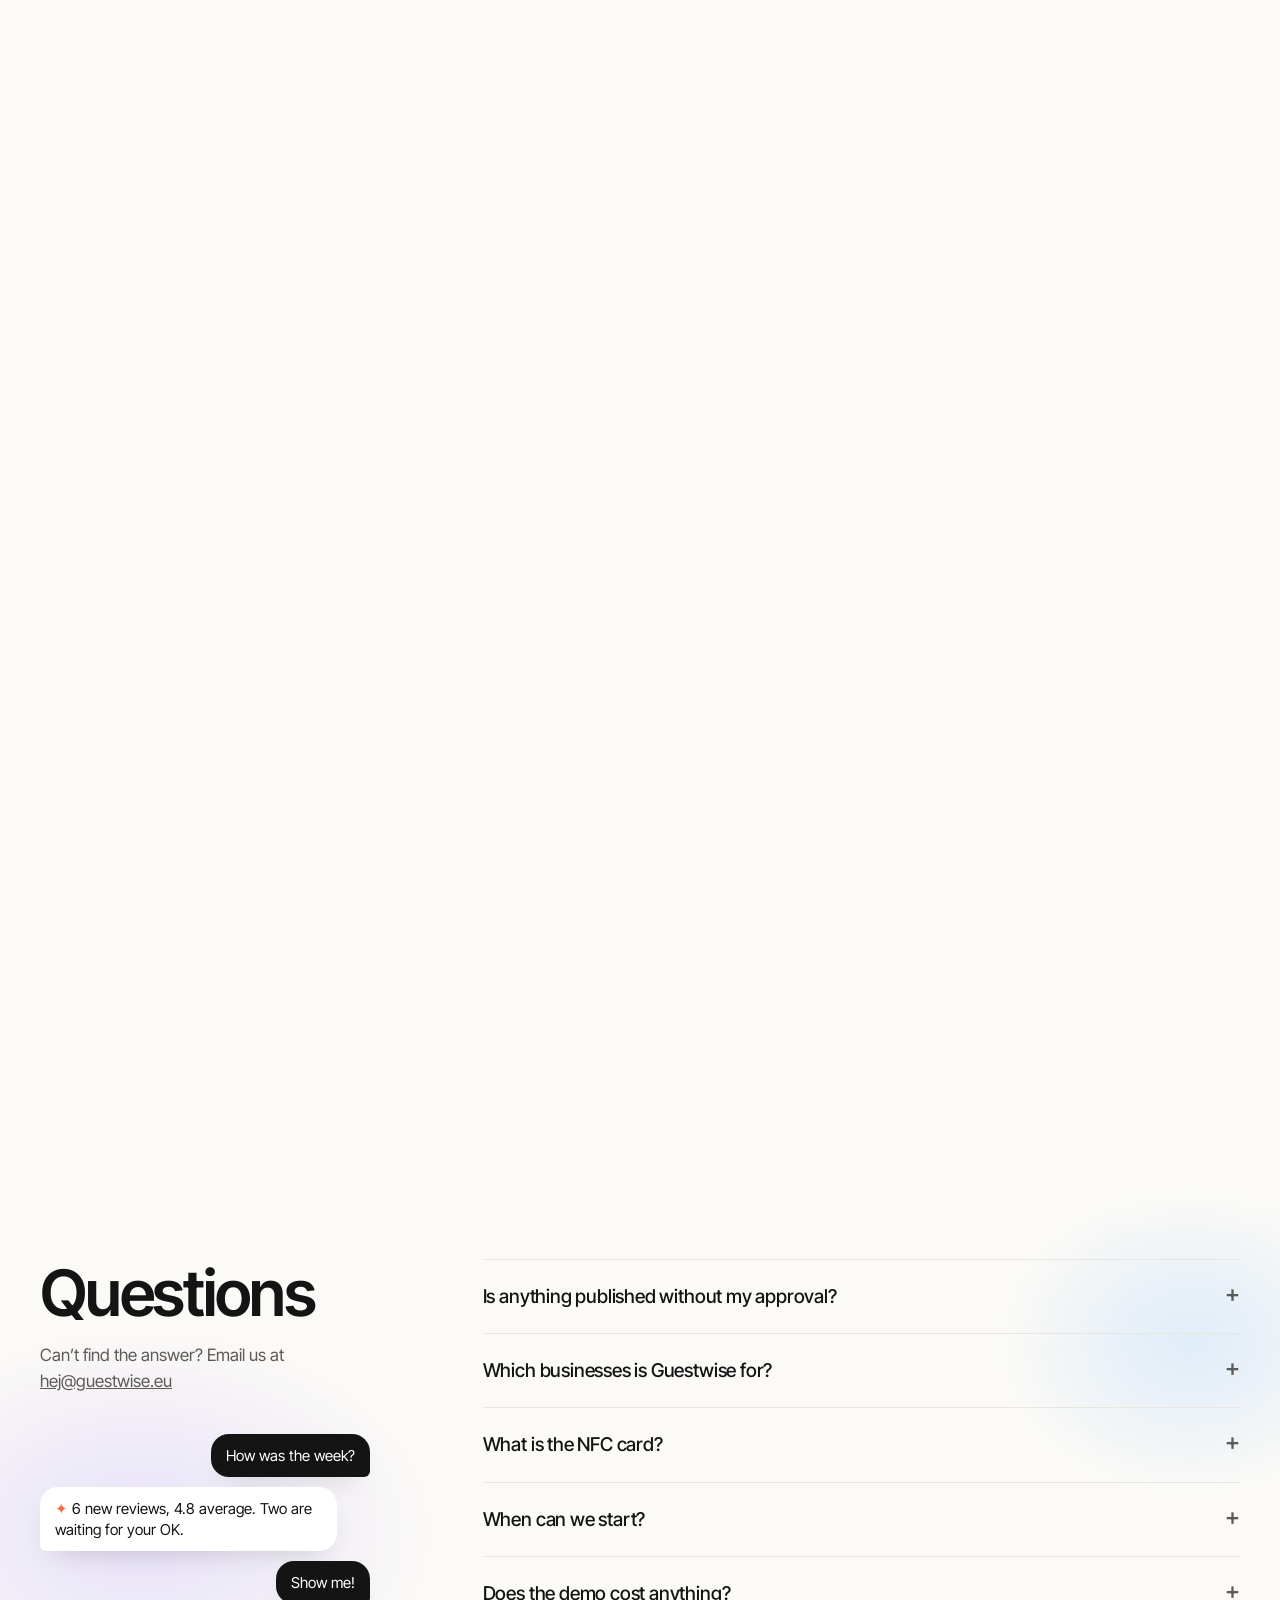
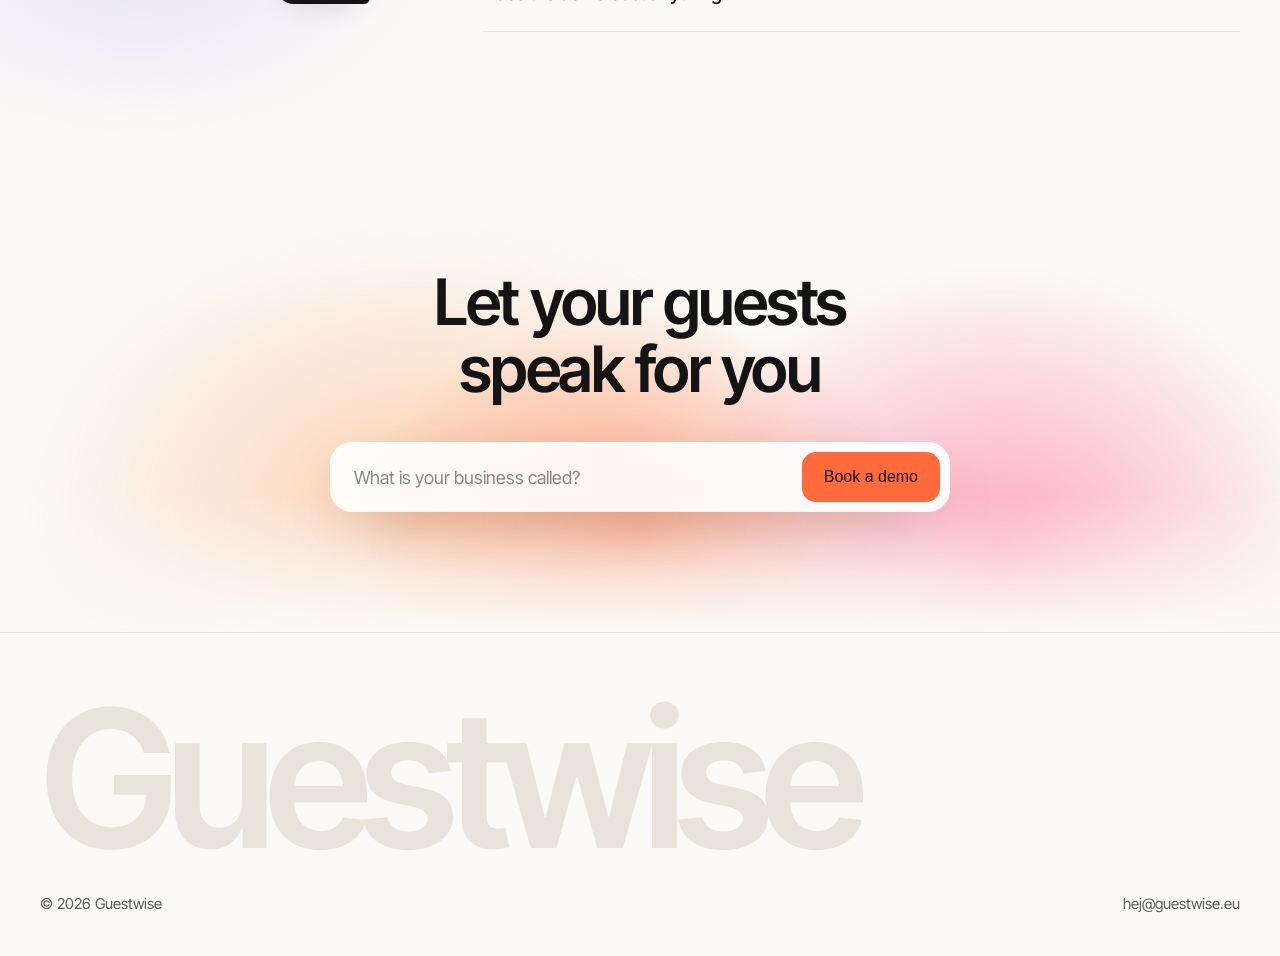
==== commit 6948878e: "Phone: swipeable How-it-works and pricing, steadier typing word Co-Authored-By: Claude Opus 5.5 <nor" ====
--- a/index.html
+++ b/index.html
@@ -200,6 +200,7 @@
   .fbig { font-size: clamp(64px, 15vw, 220px); font-weight: 600; letter-spacing: -0.06em; line-height: .85; color: #e8e4dc; user-select: none; }
   .frow { display: flex; justify-content: space-between; flex-wrap: wrap; gap: 16px; margin-top: 32px; color: var(--muted); font-size: 15px; } .frow a { text-decoration: none; } .frow a:hover { color: var(--ink); }
 
+  .arw { display: none; }
   @media (max-width: 900px) {
     .links { display: none; }
     section { padding: 96px 0; }
@@ -209,13 +210,18 @@
     .story-r { gap: 20px; padding: 0; }
     .panel { min-height: 340px; opacity: 1; transform: none; padding: 24px; }
     .dark { padding: 80px 0; border-radius: 22px; }
-    .pin-how #how .head { margin-bottom: 24px; gap: 8px; }
-    .pin-how #how .cards { grid-template-columns: 1fr; }
-    .pin-how #how .card { grid-area: 1 / 1; }
-    .pin-how #how .card:not(.on) { opacity: 0; transform: translateY(60px) scale(.96); }
-    .pin-how #how .card.past { opacity: 0; transform: translateY(-40px) scale(.96); pointer-events: none; }
-    .pin-how #how .stage { height: 230px; }
-  }
+    /* phones: swipe sideways between cards / prices */
+    .swipewrap { position: relative; }
+    .swipe { display: flex; gap: 12px; overflow-x: auto; scroll-snap-type: x mandatory; overscroll-behavior-x: contain; margin-inline: -16px; padding: 16px 8% 8px; scrollbar-width: none; }
+    .swipe::-webkit-scrollbar { display: none; }
+    .swipe > * { flex: 0 0 84%; scroll-snap-align: center; scroll-snap-stop: always; }
+    .arw { display: grid; place-items: center; position: absolute; top: 50%; z-index: 3; width: 36px; height: 36px; margin-top: -18px; border-radius: 50%; border: 1px solid var(--line); background: rgba(255, 255, 255, .92); box-shadow: 0 6px 18px -8px rgba(0, 0, 0, .3); cursor: pointer; transition: opacity .2s; }
+    .arw svg { width: 18px; height: 18px; fill: none; stroke: var(--ink); stroke-width: 2.2; stroke-linecap: round; stroke-linejoin: round; }
+    .arw.prev { left: -10px; } .arw.next { right: -10px; } .arw:disabled { opacity: 0; pointer-events: none; }
+    #how .head, #pricing .head { margin-bottom: 20px; }
+    .swipe .stage { padding: 18px; } .swipe .mini { min-width: 0; } .swipe .approve .btn { font-size: 14px; padding: 0 14px; }
+  }
+
   /* phones: pinned "Byggt för" */
   .pin-story #story { height: 420vh; }
   .pin-story #story .dark { position: sticky; top: 0; height: 100vh; height: 100svh; padding: 84px 0 20px; border-radius: 0 0 22px 22px; overflow: hidden; display: flex; align-items: center; }
@@ -240,7 +246,7 @@
     .glow i { width: 130vw !important; height: 100vw !important; }
     .glow i:nth-child(1) { left: -50%; } .glow i:nth-child(2) { right: -60%; } .glow i:nth-child(3) { left: -10%; } .glow i:nth-child(4) { left: -20%; top: 0; }
   }
-  @media (hover: none) { .glow i, .starglow svg { animation: none !important; will-change: auto; } }
+  @media (hover: none) { .glow i, .starglow svg { animation: none !important; will-change: auto; } .word { background: none; color: var(--rose); } }
   @media (prefers-reduced-motion: reduce) {
     *, *::before, *::after { animation: none !important; transition: none !important; scroll-behavior: auto !important; }
     .js .rv { opacity: 1; transform: none; } .panel { opacity: 1; transform: none; }
@@ -277,7 +283,7 @@
     <div class="wrap">
       <div class="head"><h2 class="rv" data-t="howh">Så fungerar det</h2><p class="sub rv" style="--i:1" data-t="hows">Tre steg. Du gör bara det sista.</p></div>
       <div class="track" aria-hidden="true"><i></i></div>
-      <div class="cards">
+      <div class="swipewrap"><button class="arw prev" type="button" data-t-aria="prev" aria-label="Föregående"><svg viewBox="0 0 24 24" aria-hidden="true"><path d="M15 5l-7 7 7 7"/></svg></button><button class="arw next" type="button" data-t-aria="next" aria-label="Nästa"><svg viewBox="0 0 24 24" aria-hidden="true"><path d="M9 5l7 7-7 7"/></svg></button><div class="cards swipe">
         <article class="card rv">
           <div class="stage"><div class="mini"><div class="who">Karin O. <span class="stars" role="img" aria-label="2 av 5 stjärnor">★★<b>★★★</b></span></div><p data-t="rev">Gott kaffe, men jag fick vänta 20 minuter på mackan en lördag.</p><svg class="lens" viewBox="0 0 48 48" aria-hidden="true"><circle cx="20" cy="20" r="13" fill="rgba(255,255,255,.35)" stroke="#141414" stroke-width="3.5"/><path d="M14 14a8 8 0 0 1 8-3" fill="none" stroke="#fff" stroke-width="2.5" stroke-linecap="round"/><path d="M30 30l11 11" stroke="#141414" stroke-width="5" stroke-linecap="round"/></svg></div></div>
           <div class="txt"><h3 data-t="c1h">Vi läser varje recension</h3><p data-t="c1p">Guestwise hämtar nya recensioner från Google så fort de kommer.</p></div>
@@ -290,7 +296,7 @@
           <div class="stage"><div class="mini"><div class="approve" id="approve"><span class="bwrap"><span class="spark" aria-hidden="true"><i style="--x:-125px;--y:-34px"></i><i style="--x:-140px;--y:6px"></i><i style="--x:-110px;--y:38px"></i><i style="--x:-80px;--y:-46px"></i><i style="--x:125px;--y:-34px"></i><i style="--x:140px;--y:6px"></i><i style="--x:110px;--y:38px"></i><i style="--x:80px;--y:-46px"></i></span><button class="btn hot" type="button" data-t="ok">Godkänn och publicera</button></span><span class="tick" role="status" data-t="okd">✓ Publicerat på Google</span><svg class="cursor" viewBox="0 0 24 24" aria-hidden="true"><path d="M4 2.5l15 9.2-6.6 1.4 3.9 7.3-2.9 1.5-3.9-7.4L4.6 19z" fill="#141414" stroke="#fff" stroke-width="1.4" stroke-linejoin="round"/></svg></div></div></div>
           <div class="txt"><h3 data-t="c3h">Du godkänner med ett klick</h3><p data-t="c3p">Inget publiceras utan dig, om du inte själv väljer det.</p></div>
         </article>
-      </div>
+      </div></div>
     </div>
   </div></section>
 
@@ -320,11 +326,11 @@
   <section id="pricing" class="pin"><div class="sticky">
     <div class="wrap">
       <div class="head"><h2 class="rv" data-t="prh">Enkla priser</h2><p class="sub rv" style="--i:1" data-t="prs">Ingen bindningstid. Priserna gäller från lanseringen våren 2027, exklusive moms.</p></div>
-      <div class="plans">
+      <div class="swipewrap"><button class="arw prev" type="button" data-t-aria="prev" aria-label="Föregående"><svg viewBox="0 0 24 24" aria-hidden="true"><path d="M15 5l-7 7 7 7"/></svg></button><button class="arw next" type="button" data-t-aria="next" aria-label="Nästa"><svg viewBox="0 0 24 24" aria-hidden="true"><path d="M9 5l7 7-7 7"/></svg></button><div class="plans swipe">
         <div class="plan rv"><h3 data-t="b">Bas</h3><div class="price"><span data-price="299">299 kr</span> <small data-t="mo">/ mån</small></div><ul><li data-t="f1">Bevakning av recensioner</li><li data-t="f2">Veckorapport</li></ul><a class="btn" href="#book" data-t="cta">Boka visning</a></div>
         <div class="plan star rv" style="--i:1"><span class="tag" data-t="pop">Rekommenderas</span><h3 data-t="g">Tillväxt</h3><div class="price"><span data-price="599">599 kr</span> <small data-t="mo">/ mån</small></div><ul><li data-t="f3">Allt i Bas</li><li data-t="f4">Svarsutkast att godkänna</li><li data-t="f5">Jämförelse med grannarna</li><li data-t="f6">Rådgivare i chatt</li></ul><a class="btn hot" href="#book" data-t="cta">Boka visning</a></div>
         <div class="plan rv" style="--i:2"><h3>Pro</h3><div class="price"><span data-price="1199">1 199 kr</span> <small data-t="mo">/ mån</small></div><ul><li data-t="f7">Allt i Tillväxt</li><li data-t="f8">E-post och nyhetsbrev</li><li data-t="f9">Inlägg till sociala medier</li><li data-t="f10">Förbättringar av hemsidan</li></ul><a class="btn" href="#book" data-t="cta">Boka visning</a></div>
-      </div>
+      </div></div>
     </div>
   </div></section>
 
@@ -378,7 +384,7 @@
   // pinning: 'Så fungerar det' pins on every screen tall enough; 'Priser' only on wide screens (three cards side by side)
   const onScrollFns = []; let ticking = false;
   addEventListener('scroll', () => { if (ticking) return; ticking = true; requestAnimationFrame(() => { ticking = false; onScrollFns.forEach((f) => f()); }); }, { passive: true });
-  const howQ = matchMedia('(min-height: 600px) and (prefers-reduced-motion: no-preference)');
+  const howQ = matchMedia('(min-width: 901px) and (min-height: 600px) and (prefers-reduced-motion: no-preference)');
   const prQ = matchMedia('(min-width: 901px) and (min-height: 600px) and (prefers-reduced-motion: no-preference)');
   const T = {
     en: {
@@ -407,10 +413,10 @@
       q4: 'When can we start?', a4: 'We launch in spring 2027. Book a demo now to be among the first.',
       q5: 'Does the demo cost anything?', a5: 'No. It takes 20 minutes and we go through your own reviews.',
       fh: 'Let your guests speak for you', words: ['cafés', 'restaurants', 'salons', 'bakeries'], subj: 'Book a demo', body: 'Hi!\n\nI would like to book a Guestwise demo', bodyEnd: '.\n\nDoes a day next week work?\n', for: ' for ',
-      nav: 'Main menu', langBtn: 'SV', langAria: 'Byt till svenska', title: 'Guestwise – more guests, happier guests'
+      nav: 'Main menu', prev: 'Previous', next: 'Next', langBtn: 'SV', langAria: 'Byt till svenska', title: 'Guestwise – more guests, happier guests'
     }
   };
-  const SV = { words: ['kaféer', 'restauranger', 'salonger', 'bagerier'], subj: 'Boka en visning', body: 'Hej!\n\nJag vill boka en visning av Guestwise', bodyEnd: '.\n\nPasser det någon dag nästa vecka?\n', for: ' för ', langBtn: 'EN', langAria: 'Switch to English', title: document.title, nav: 'Huvudmeny' };
+  const SV = { words: ['kaféer', 'restauranger', 'salonger', 'bagerier'], subj: 'Boka en visning', body: 'Hej!\n\nJag vill boka en visning av Guestwise', bodyEnd: '.\n\nPasser det någon dag nästa vecka?\n', for: ' för ', langBtn: 'EN', langAria: 'Switch to English', title: document.title, nav: 'Huvudmeny', prev: 'Föregående', next: 'Nästa' };
   // keep the Swedish originals from the markup so switching back needs no second dictionary
   const orig = {}; document.querySelectorAll('[data-t]').forEach((el) => { orig[el.dataset.t] = el.textContent; });
   const origPh = document.querySelector('[data-t-ph]').placeholder;
@@ -425,7 +431,7 @@
     document.querySelectorAll('[data-t]').forEach((el) => { el.textContent = lang === 'en' && T.en[el.dataset.t] ? T.en[el.dataset.t] : orig[el.dataset.t]; });
     document.querySelectorAll('[data-t-ph]').forEach((el) => { el.placeholder = lang === 'en' ? T.en.biz : origPh; });
     document.querySelectorAll('[data-price]').forEach((el) => { el.textContent = fmt(+el.dataset.price); });
-    document.querySelector('[data-t-aria]').setAttribute('aria-label', L().nav);
+    document.querySelectorAll('[data-t-aria]').forEach((el) => el.setAttribute('aria-label', L()[el.dataset.tAria]));
     const b = document.getElementById('lang'); b.textContent = L().langBtn; b.setAttribute('aria-label', L().langAria);
     document.title = L().title; wordIdx = 0;
     typeReply();
@@ -541,6 +547,19 @@
   onScrollFns.push(pins); addEventListener('resize', pins);
   howQ.addEventListener('change', pins); prQ.addEventListener('change', pins); pins(); storyScroll();
 
+  // phones: arrows step through the swipe rows; prices open on Tillväxt
+  document.querySelectorAll('.swipewrap').forEach((w) => {
+    const row = w.querySelector('.swipe'), prev = w.querySelector('.prev'), next = w.querySelector('.next');
+    const step = () => row.children[0].offsetWidth + 12;
+    const upd = () => { prev.disabled = row.scrollLeft < 8; next.disabled = row.scrollLeft > row.scrollWidth - row.clientWidth - 8; };
+    prev.addEventListener('click', () => row.scrollBy({ left: -step(), behavior: 'smooth' }));
+    next.addEventListener('click', () => row.scrollBy({ left: step(), behavior: 'smooth' }));
+    row.addEventListener('scroll', upd, { passive: true }); addEventListener('resize', upd);
+    const star = row.querySelector('.star');
+    if (star) requestAnimationFrame(() => { row.scrollLeft = star.offsetLeft - (row.clientWidth - star.offsetWidth) / 2; upd(); });
+    upd();
+  });
+
   // menu links to pinned sections: jump to the start of the section, then play the scroll to its end
   // (where everything is shown). "Funktioner" and "Frågor" just go to their top.
   const ease = (k) => (k < 0.5 ? 4 * k * k * k : 1 - Math.pow(-2 * k + 2, 3) / 2);
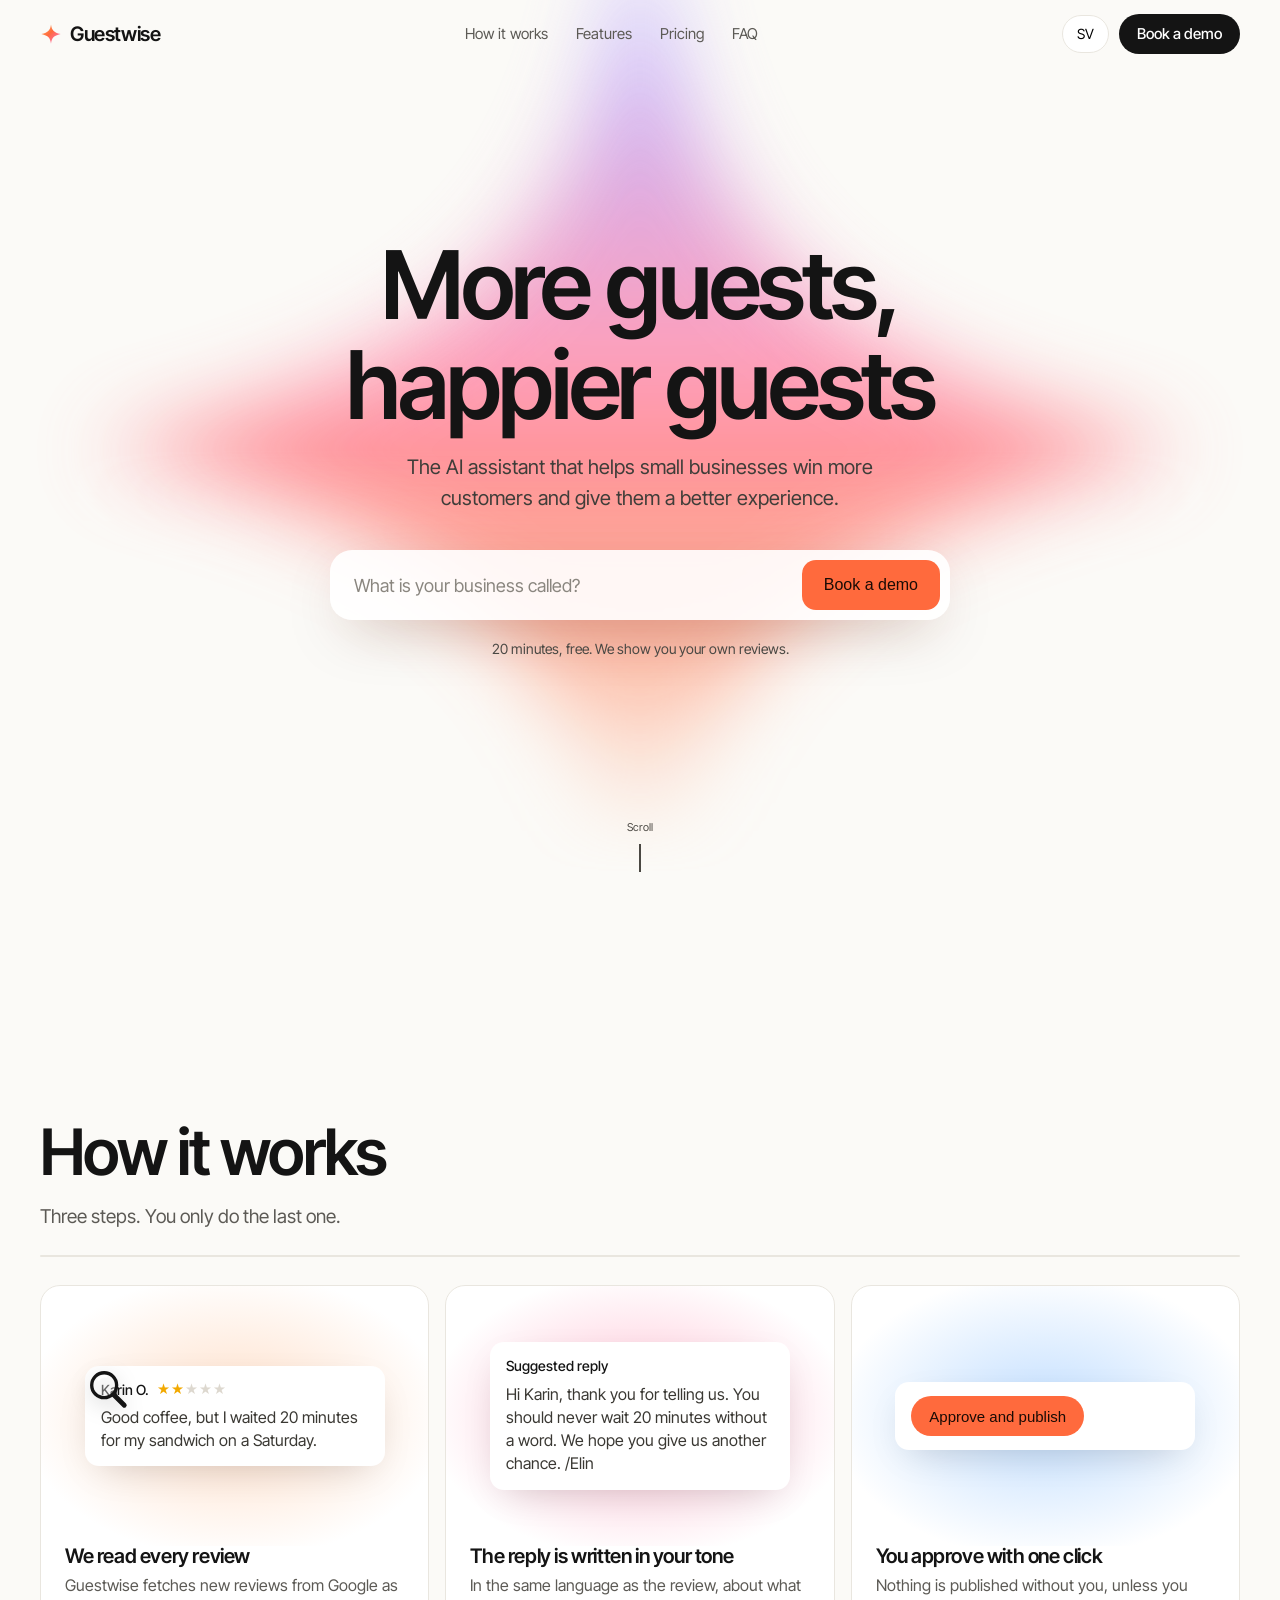
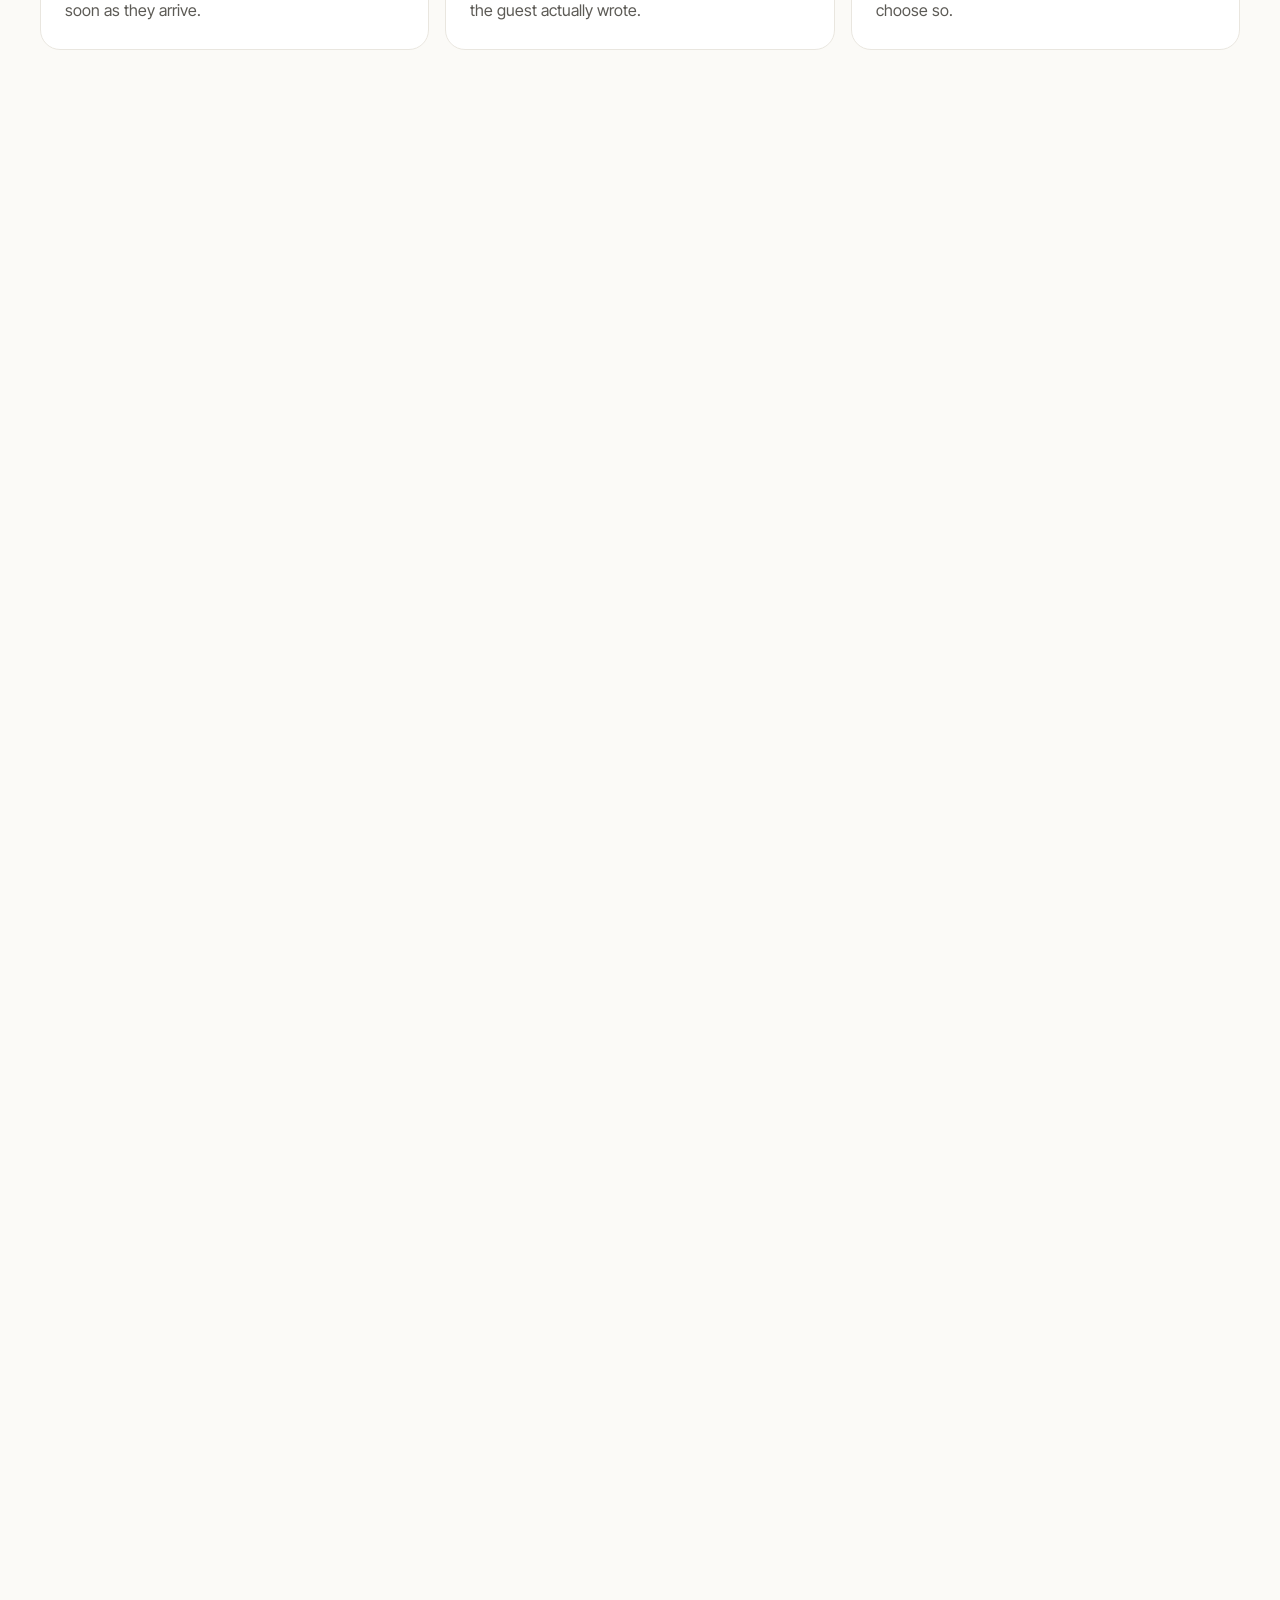
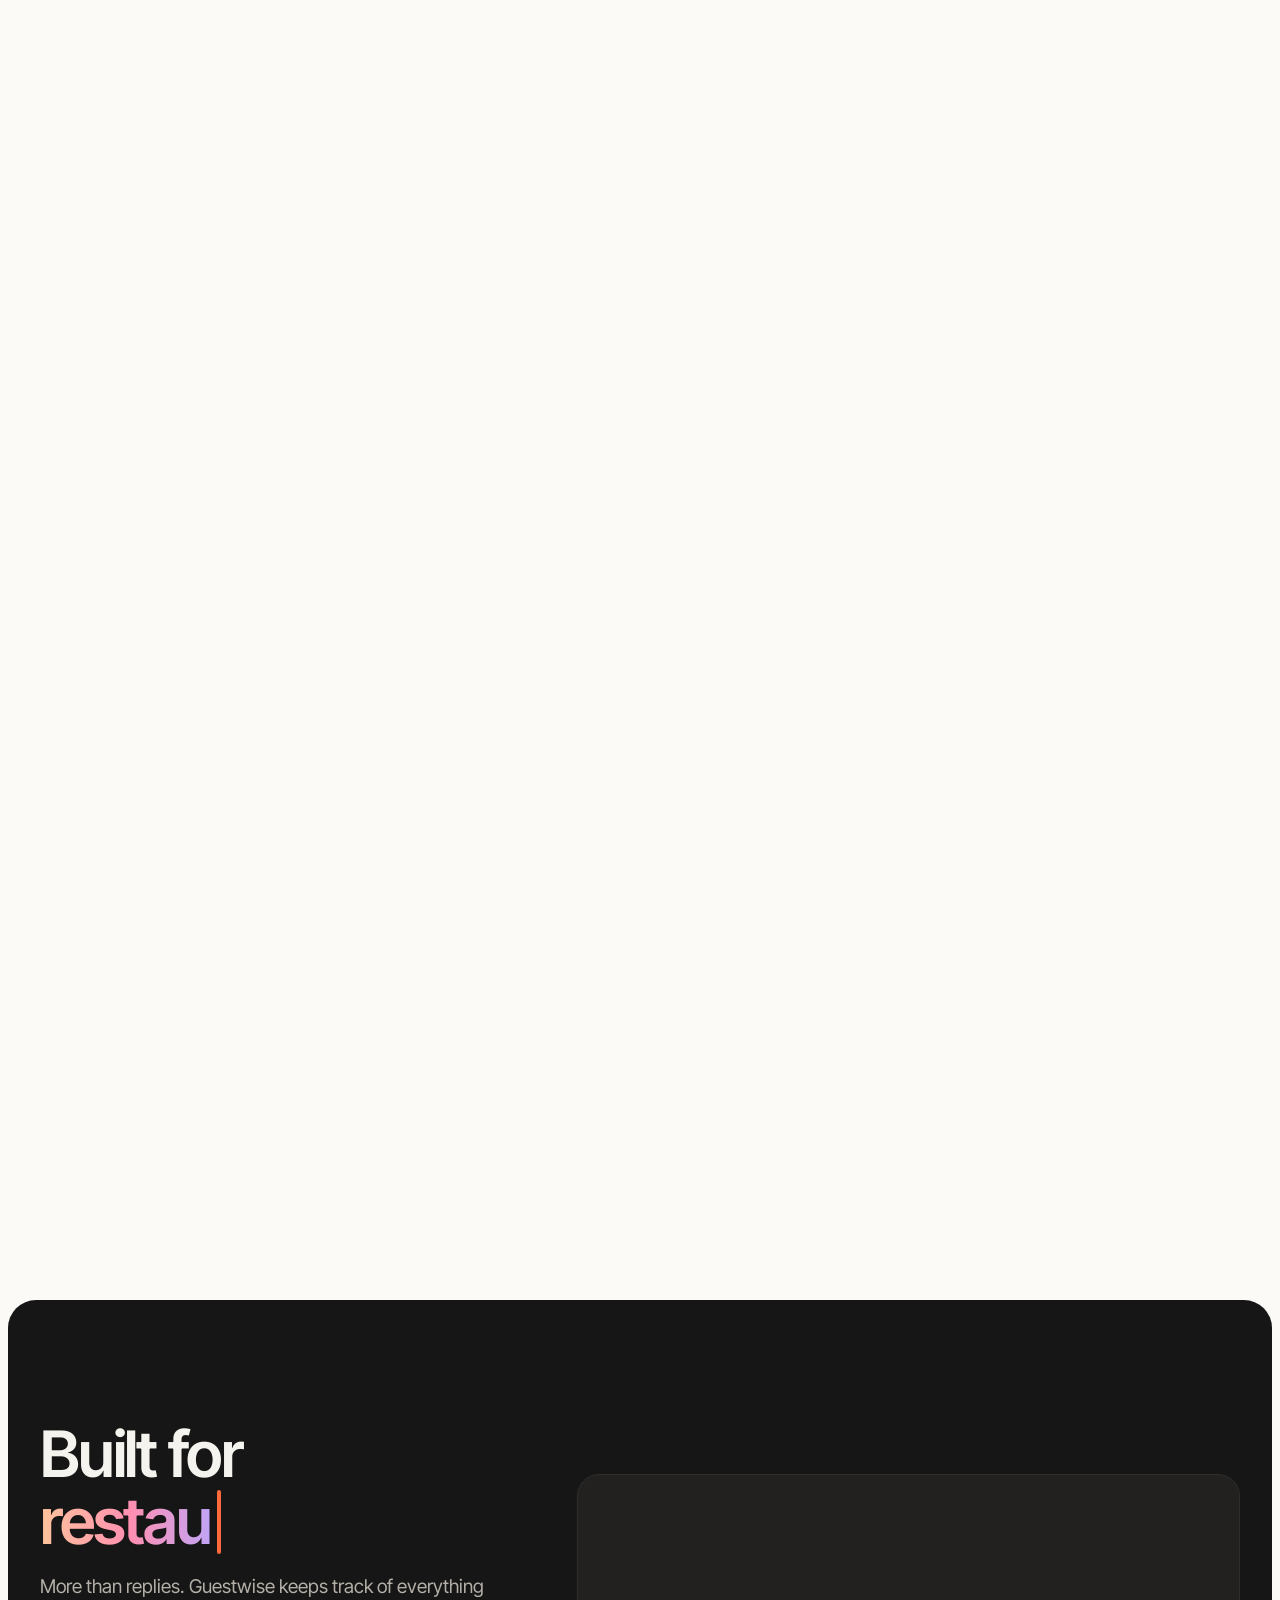
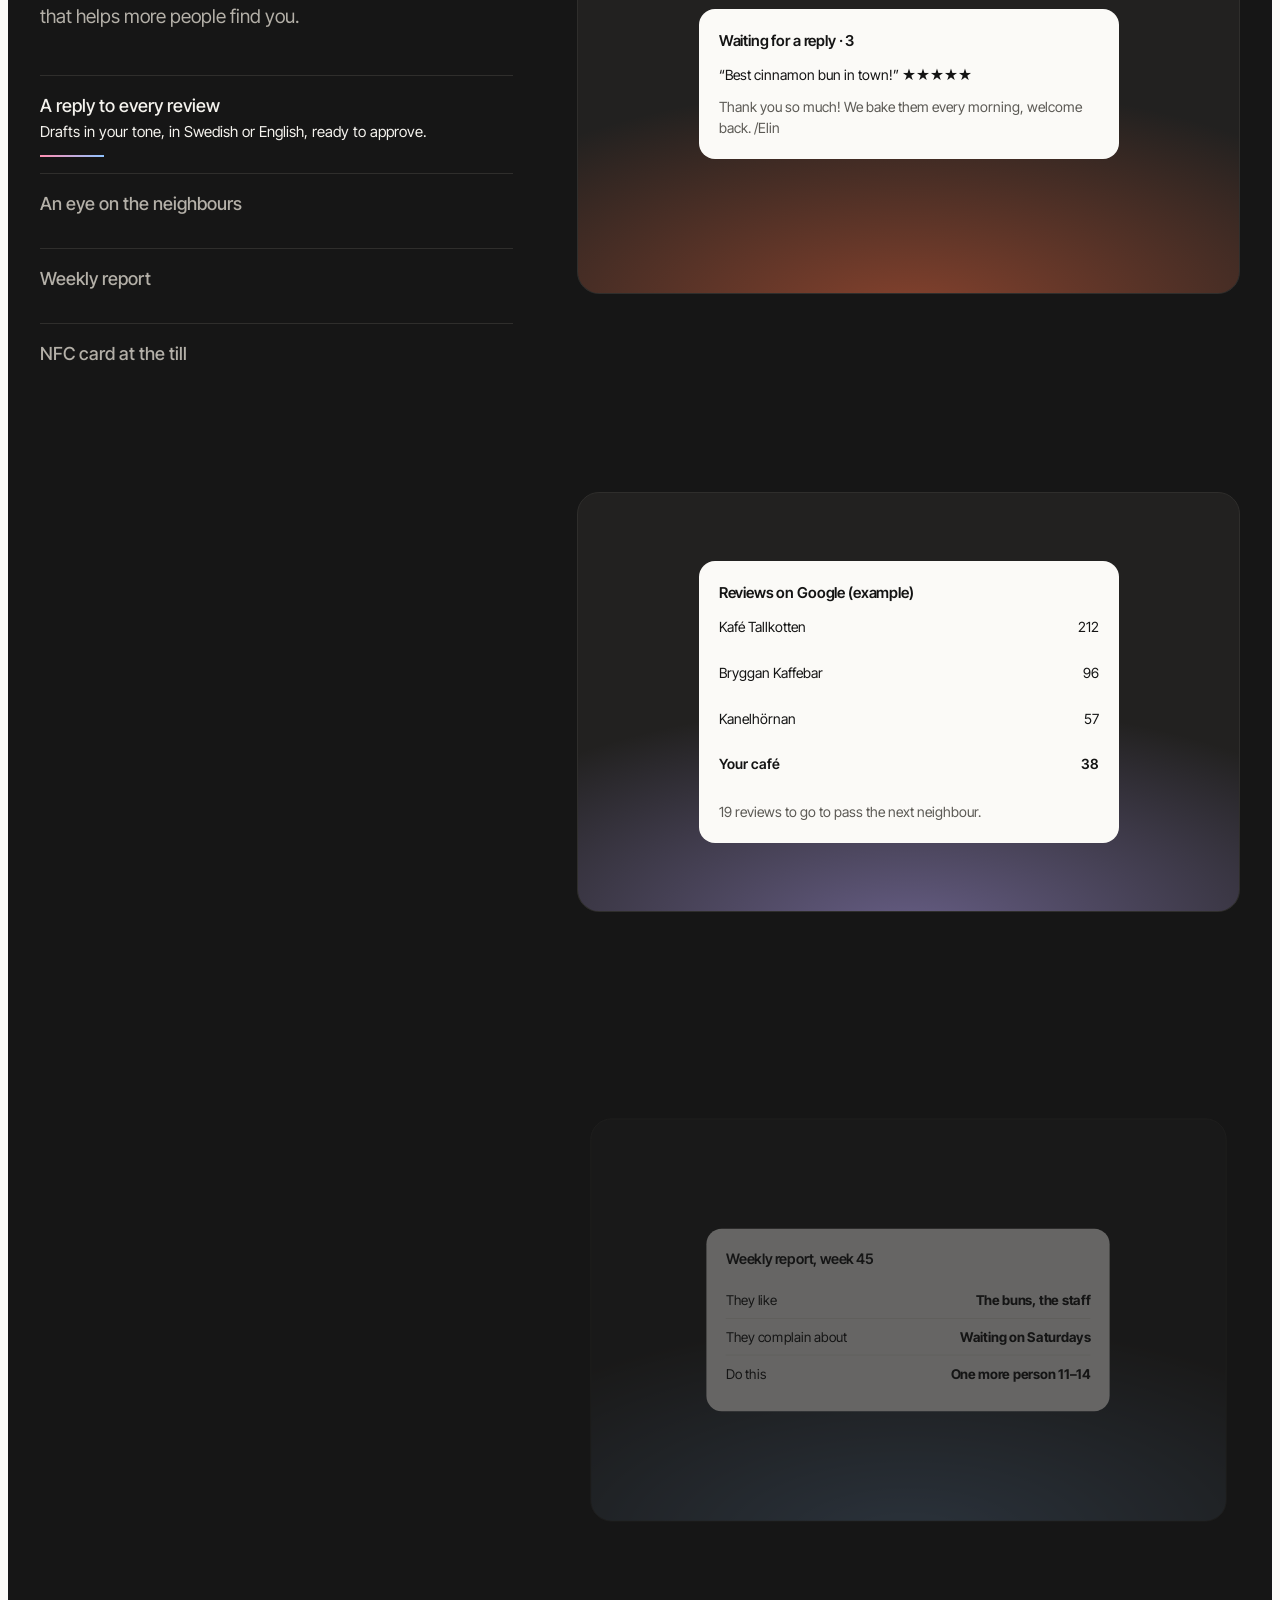
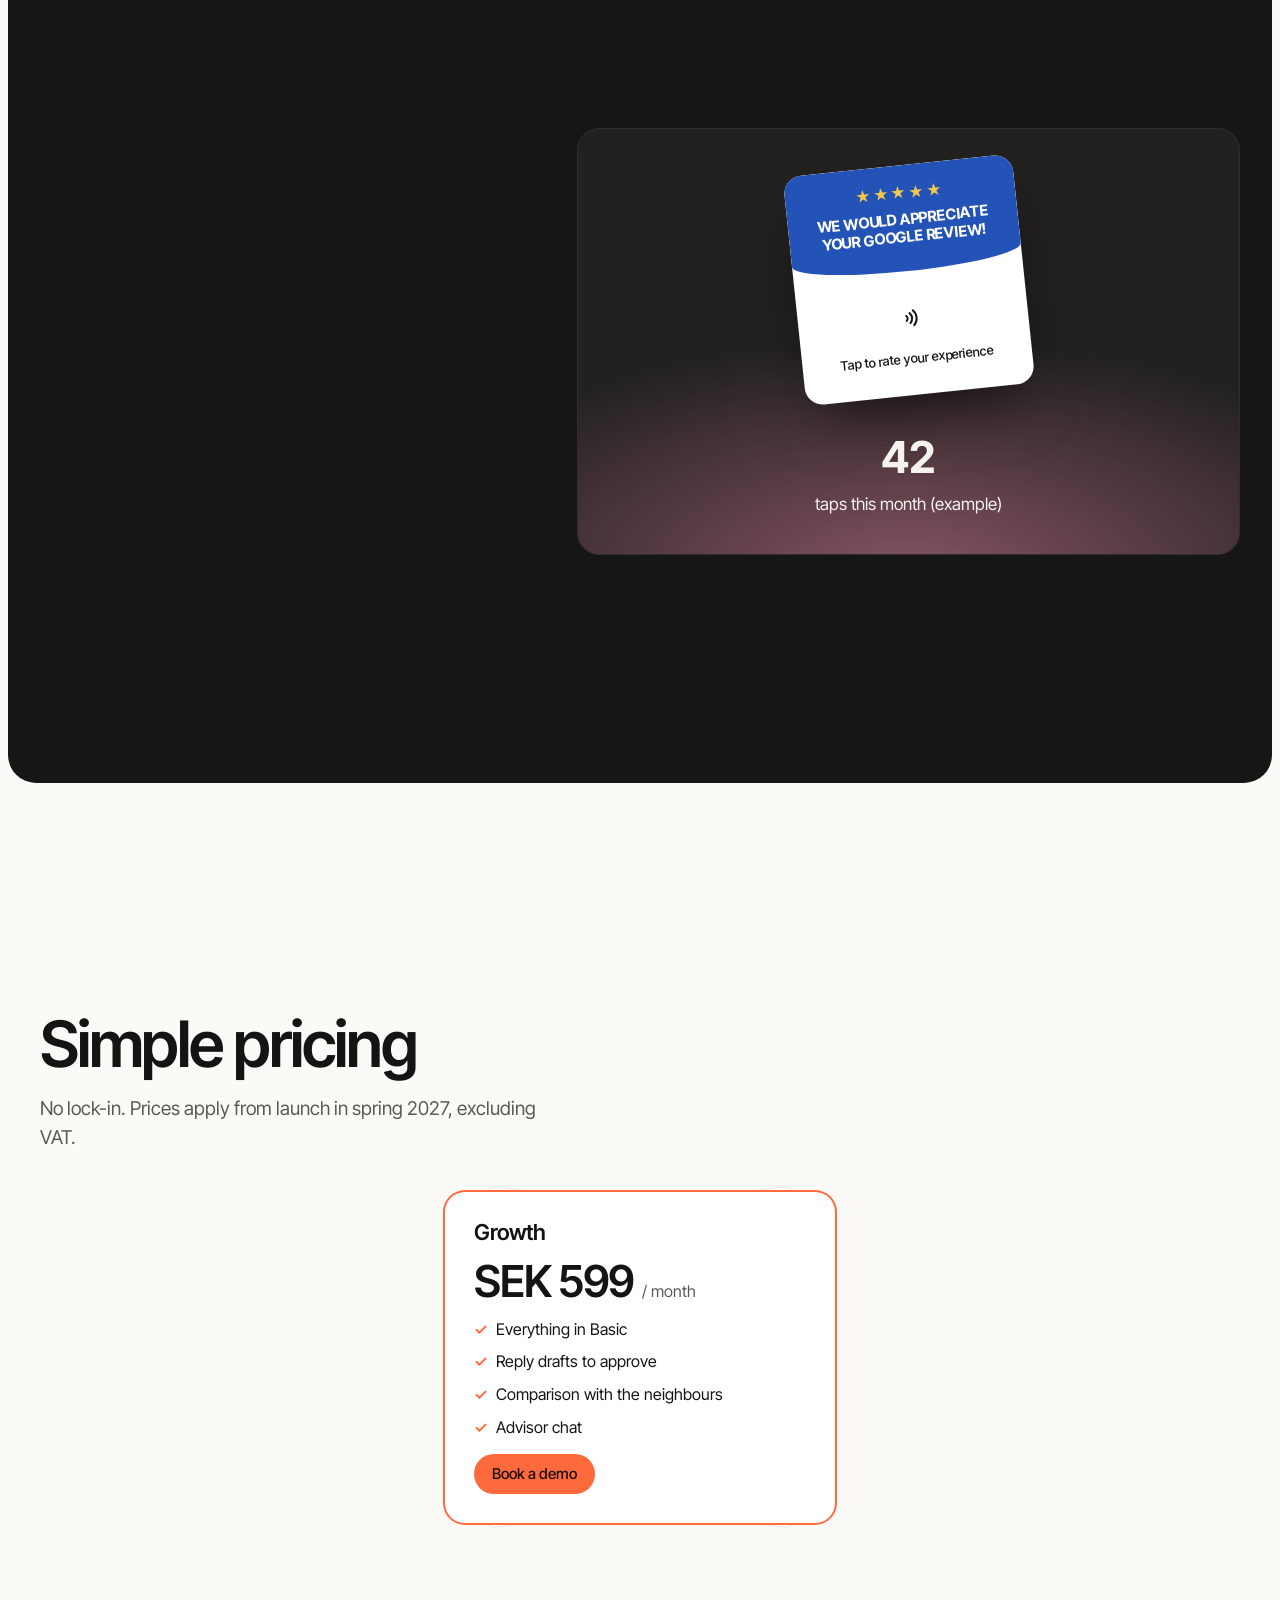
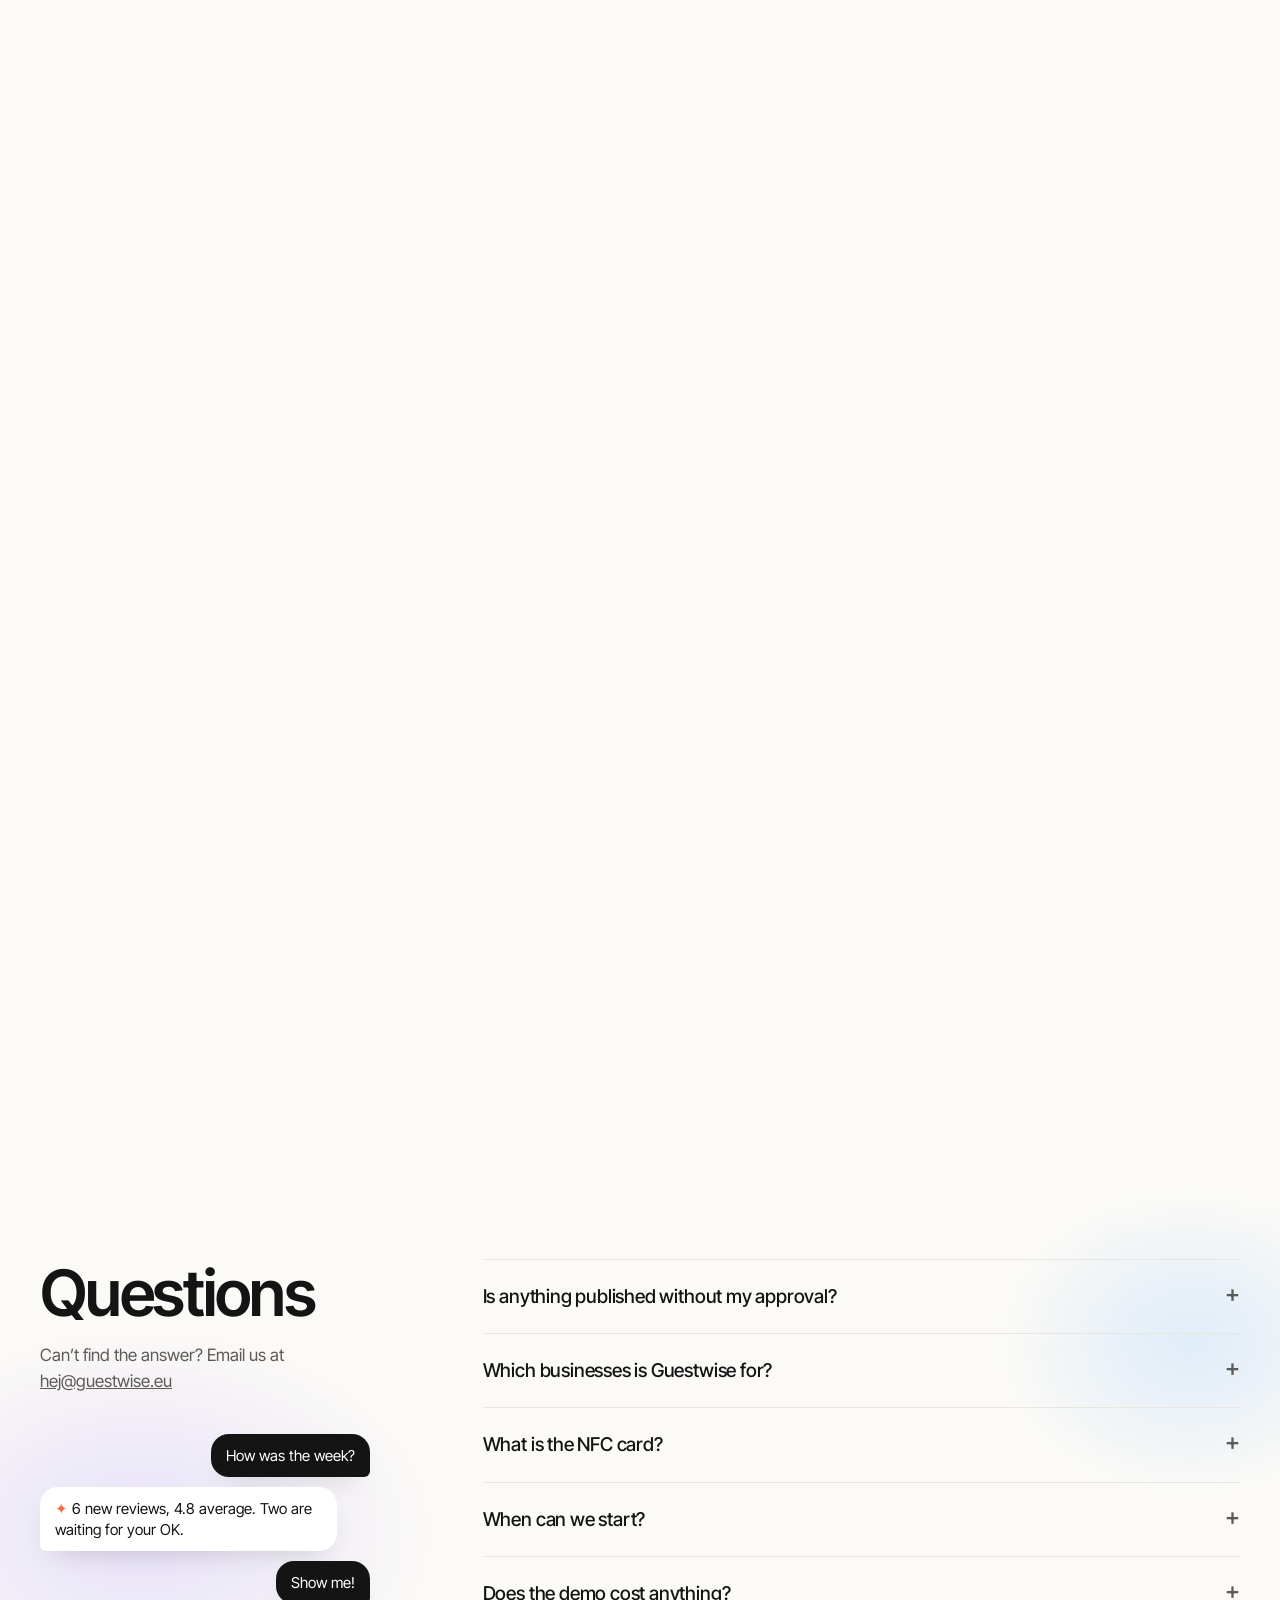
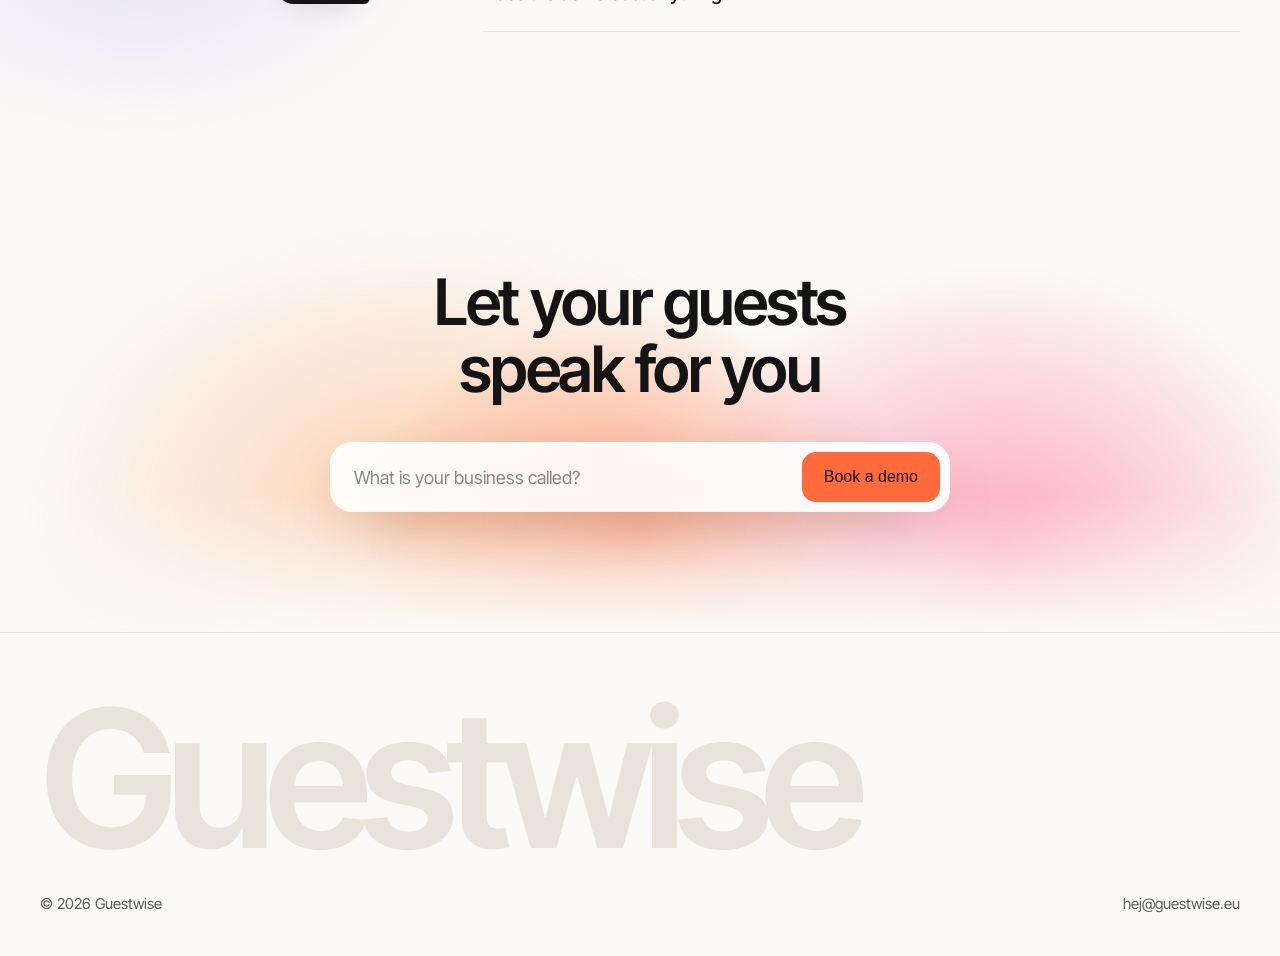
==== commit 86e1e5ea: "Phone: pinned dark section fills the screen when the browser bar hides Co-Authored-By: Claude Opus 5" ====
--- a/index.html
+++ b/index.html
@@ -224,7 +224,7 @@
 
   /* phones: pinned "Byggt för" */
   .pin-story #story { height: 420vh; }
-  .pin-story #story .dark { position: sticky; top: 0; height: 100vh; height: 100svh; padding: 84px 0 20px; border-radius: 0 0 22px 22px; overflow: hidden; display: flex; align-items: center; }
+  .pin-story #story .dark { position: sticky; top: 0; height: 100vh; height: 100lvh; padding: 84px 0 20px; padding-bottom: calc(100lvh - 100svh + 20px); border-radius: 0 0 22px 22px; overflow: hidden; display: flex; align-items: center; }
   .pin-story .story { gap: 20px; }
   .pin-story .story > * { min-width: 0; }
   .pin-story .story-l h2 { margin-bottom: 10px; } .pin-story .story-l .sub { font-size: 16px; }
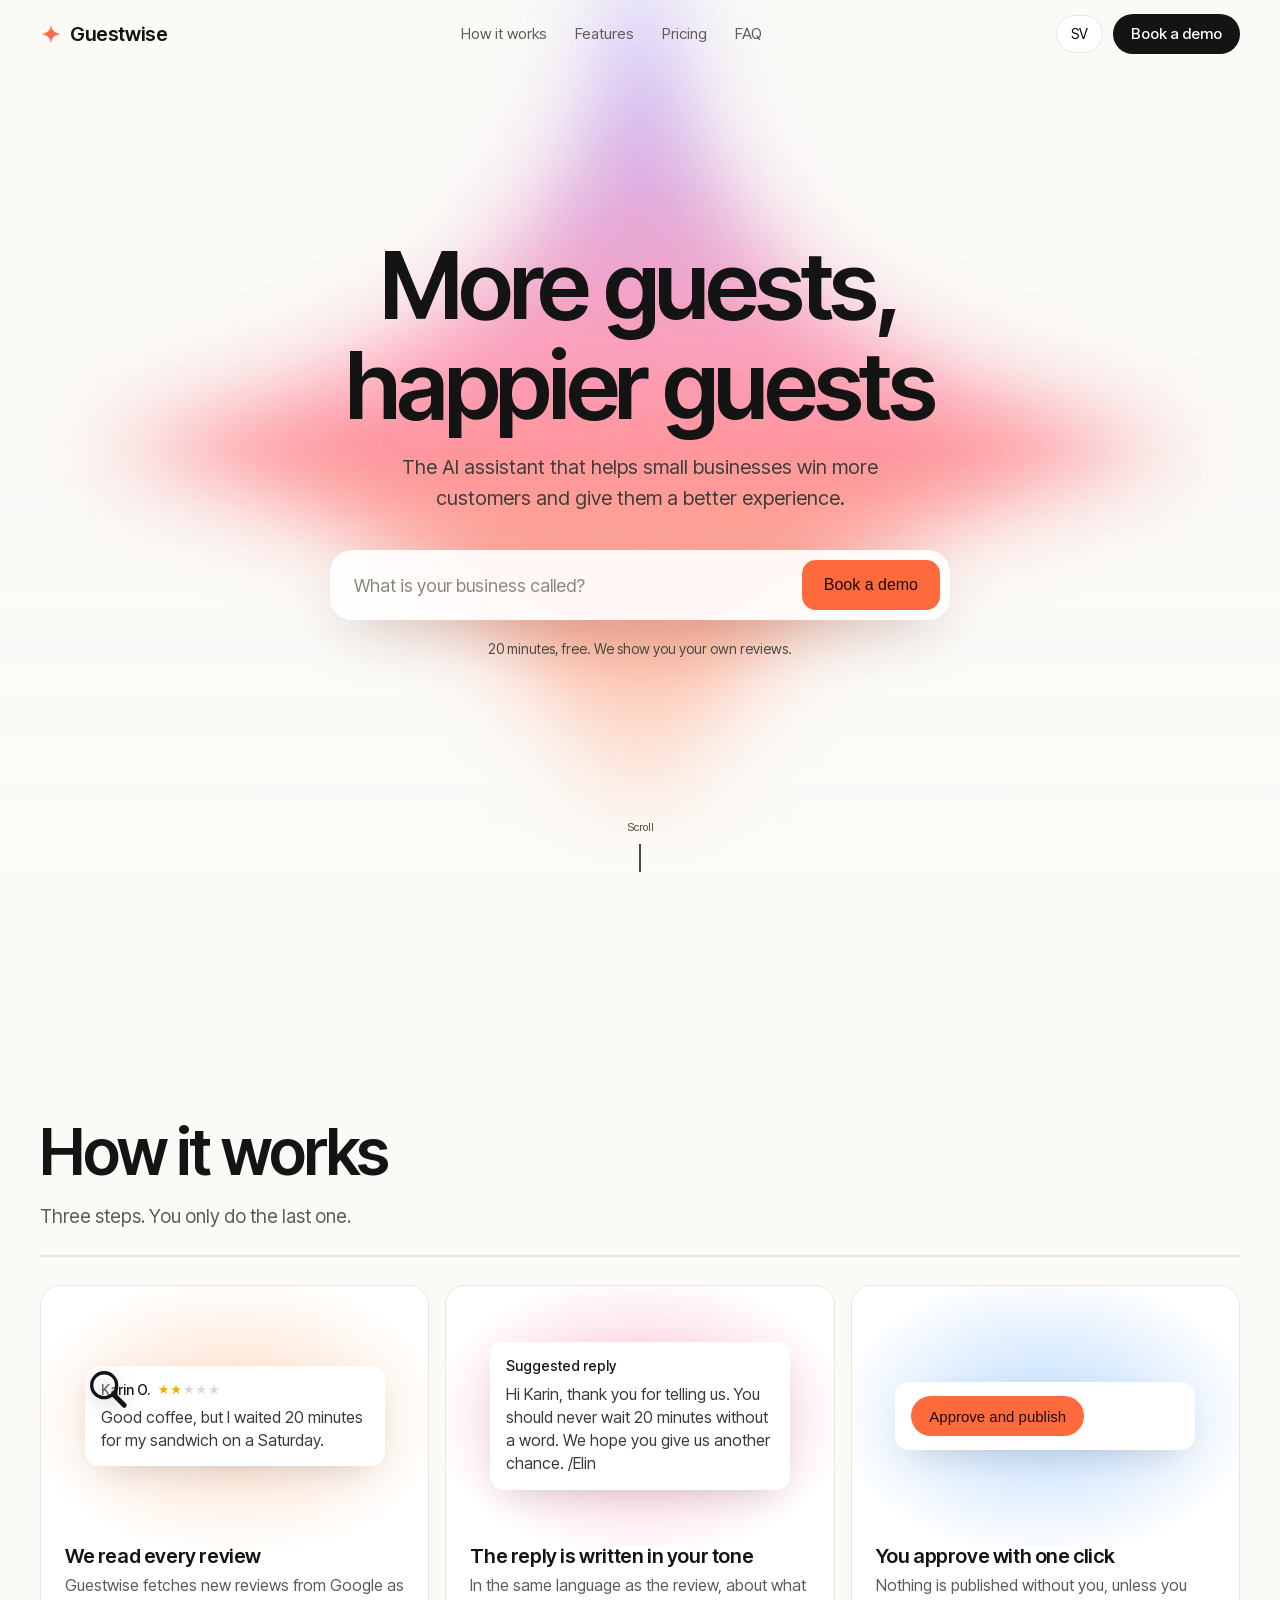
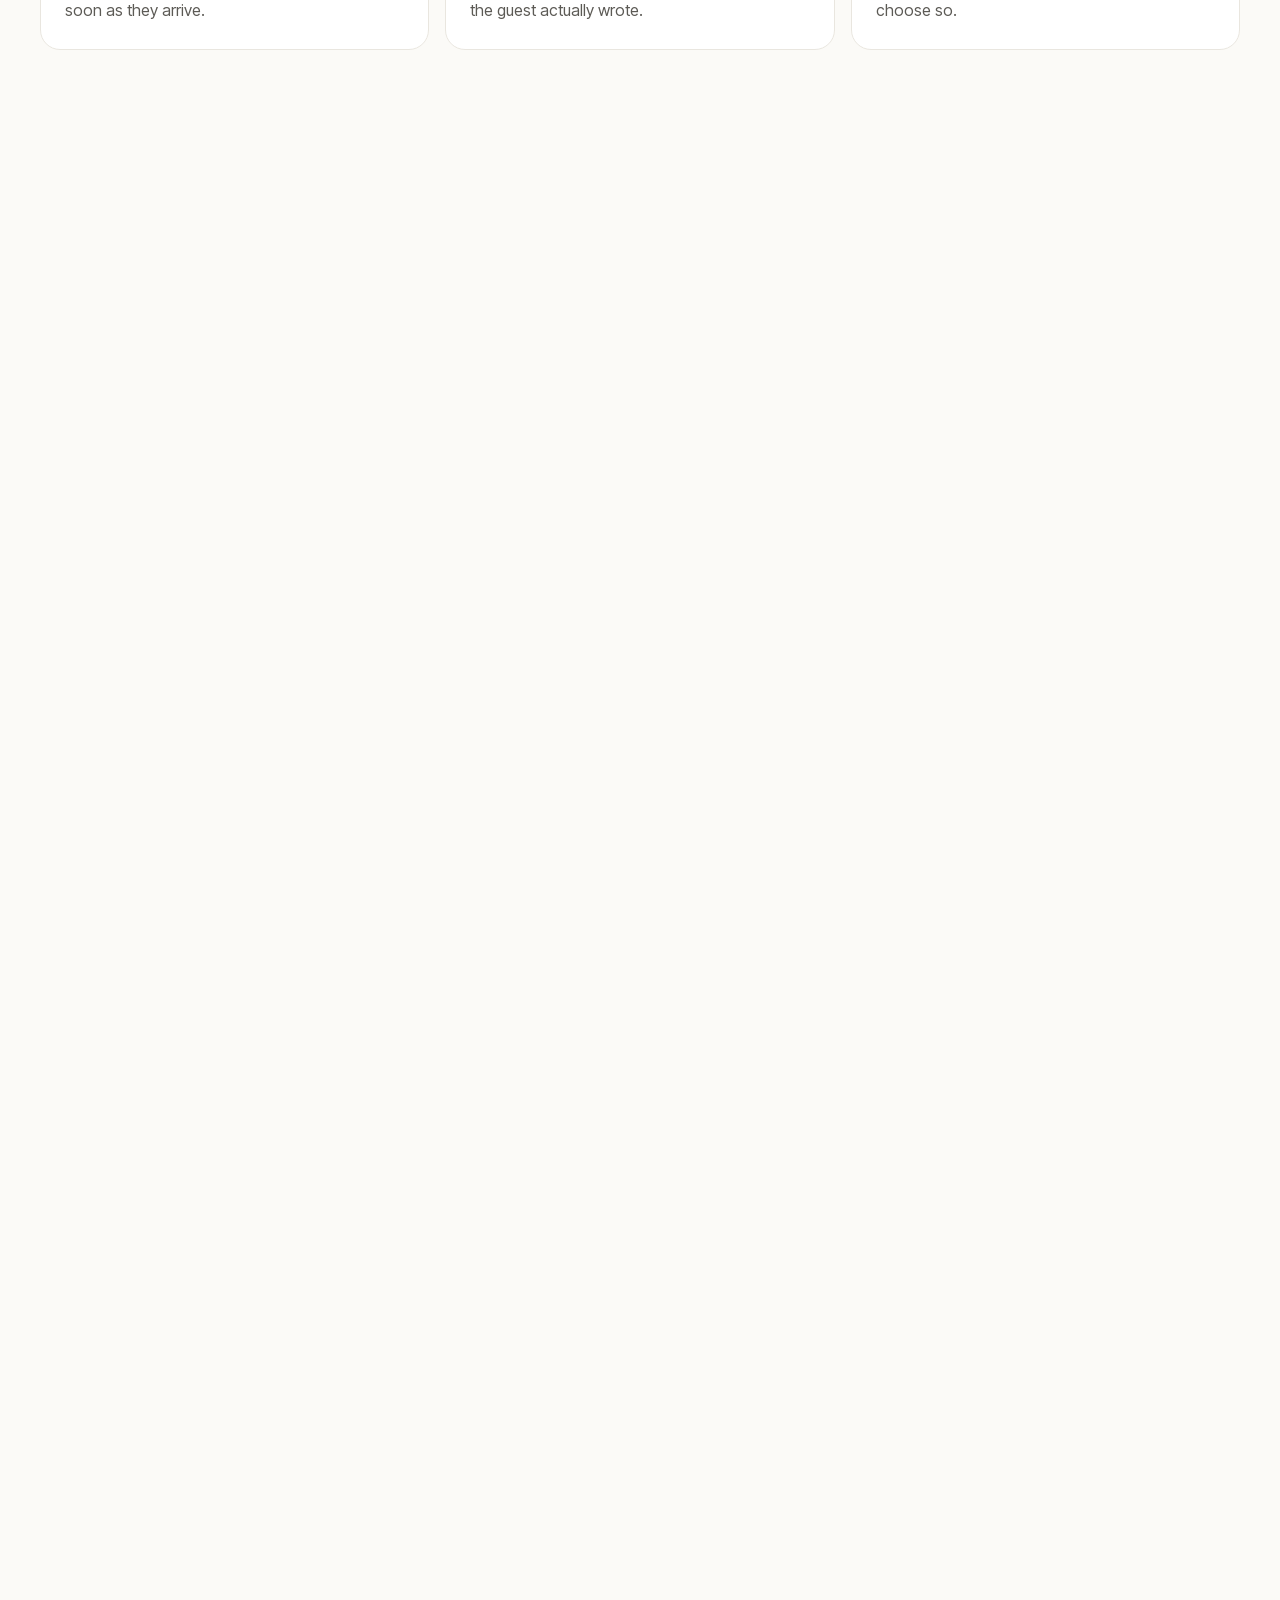
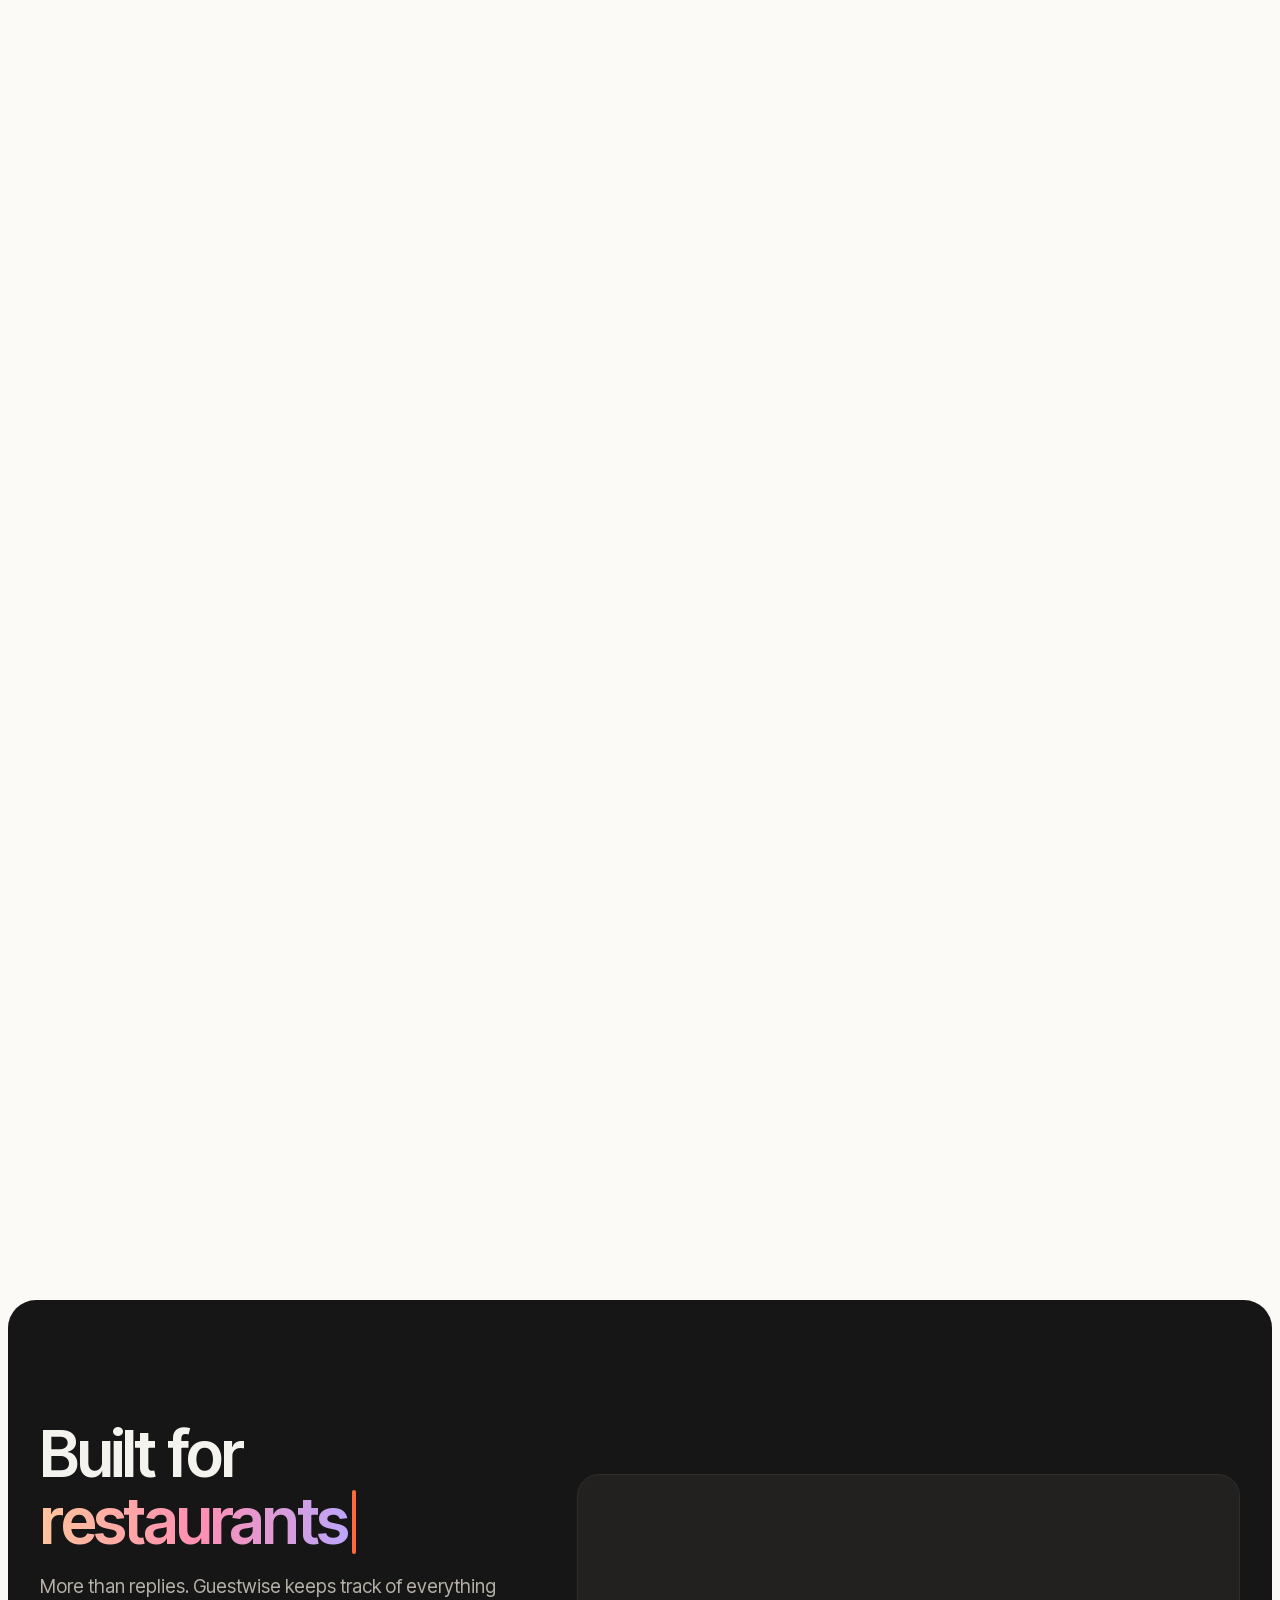
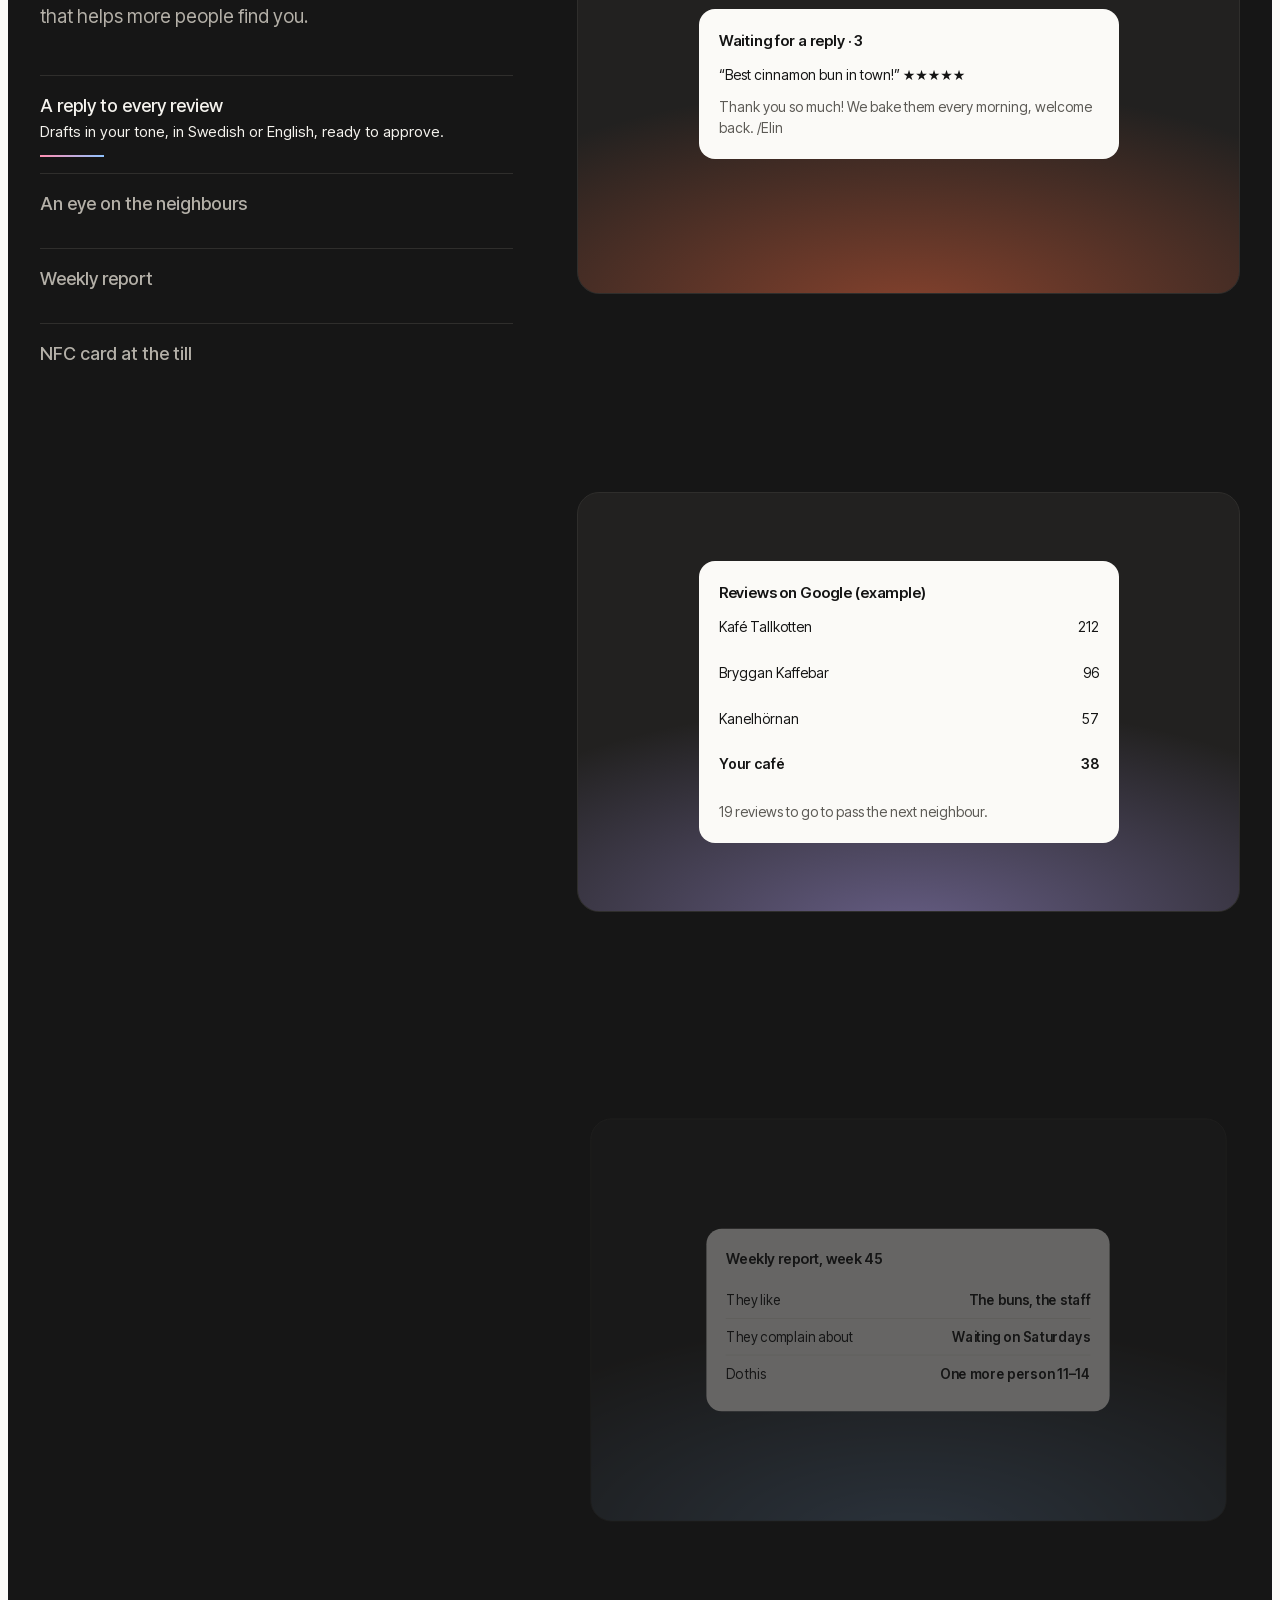
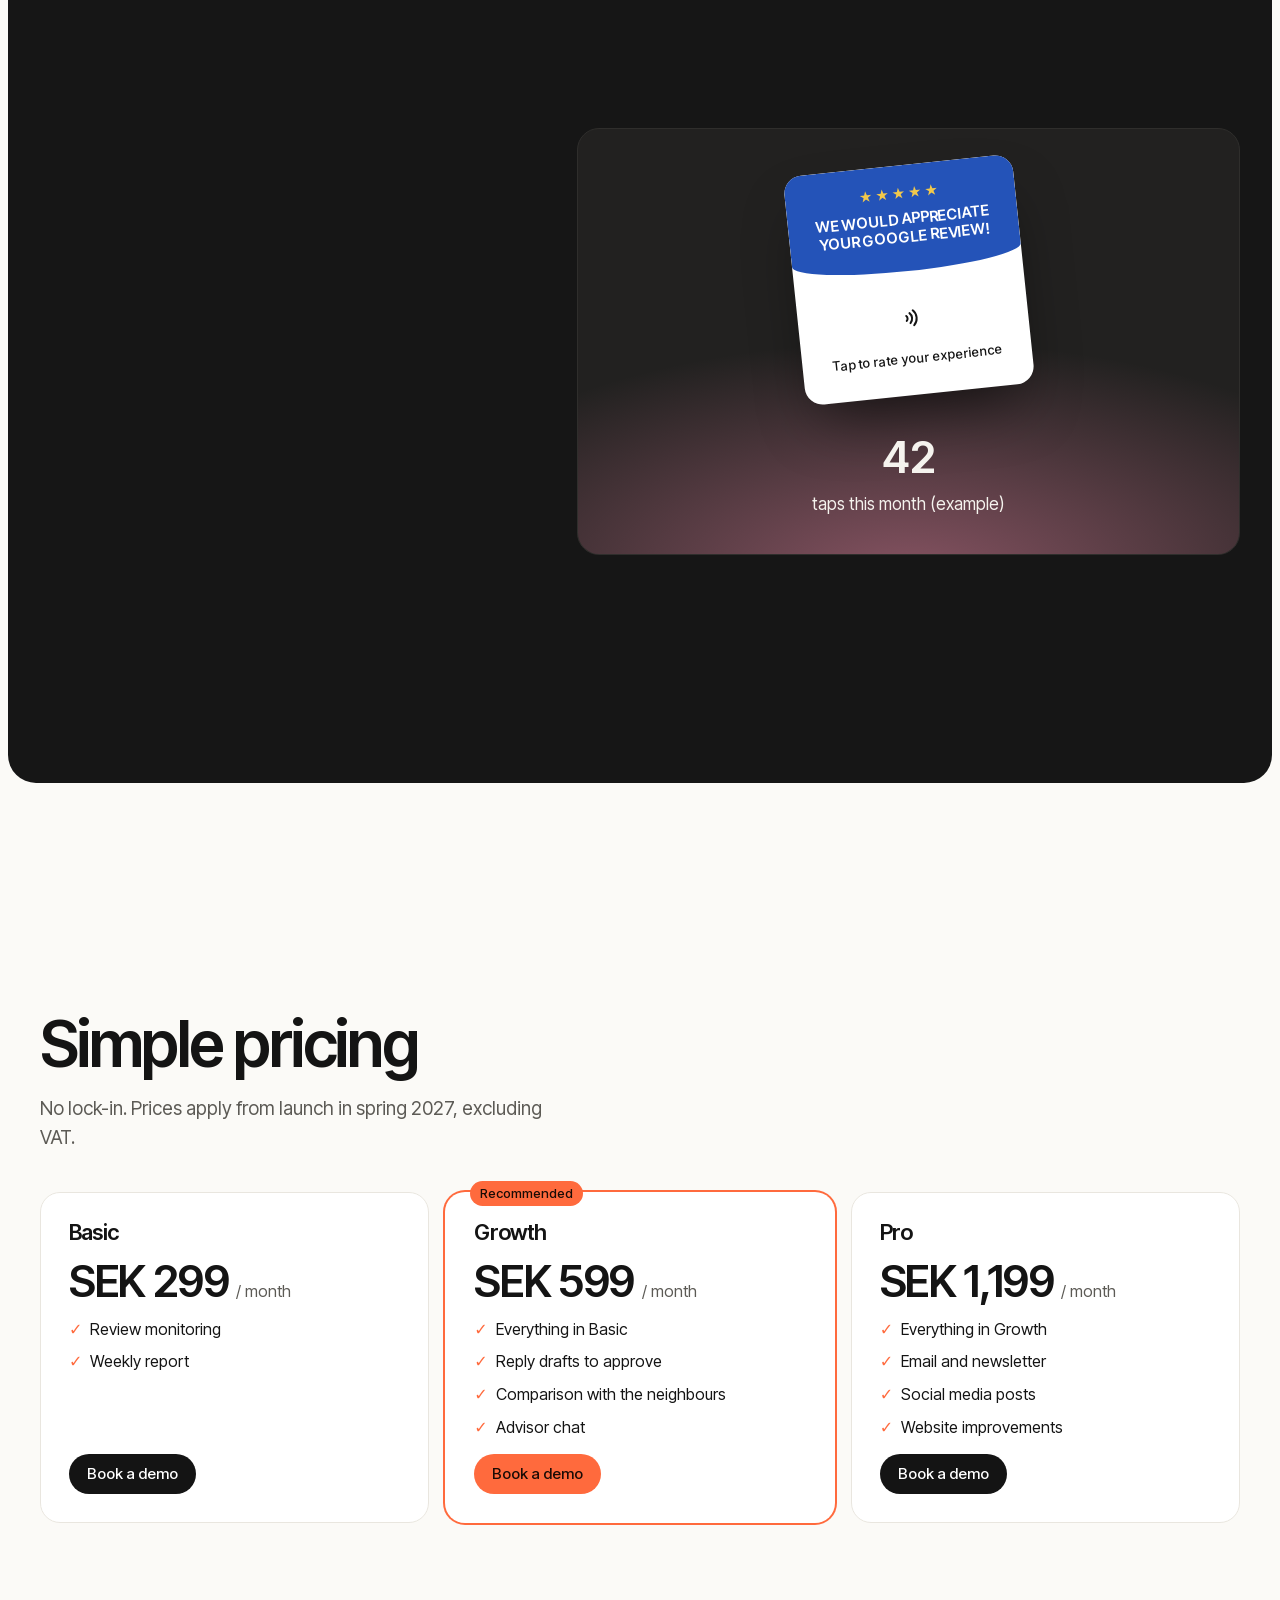
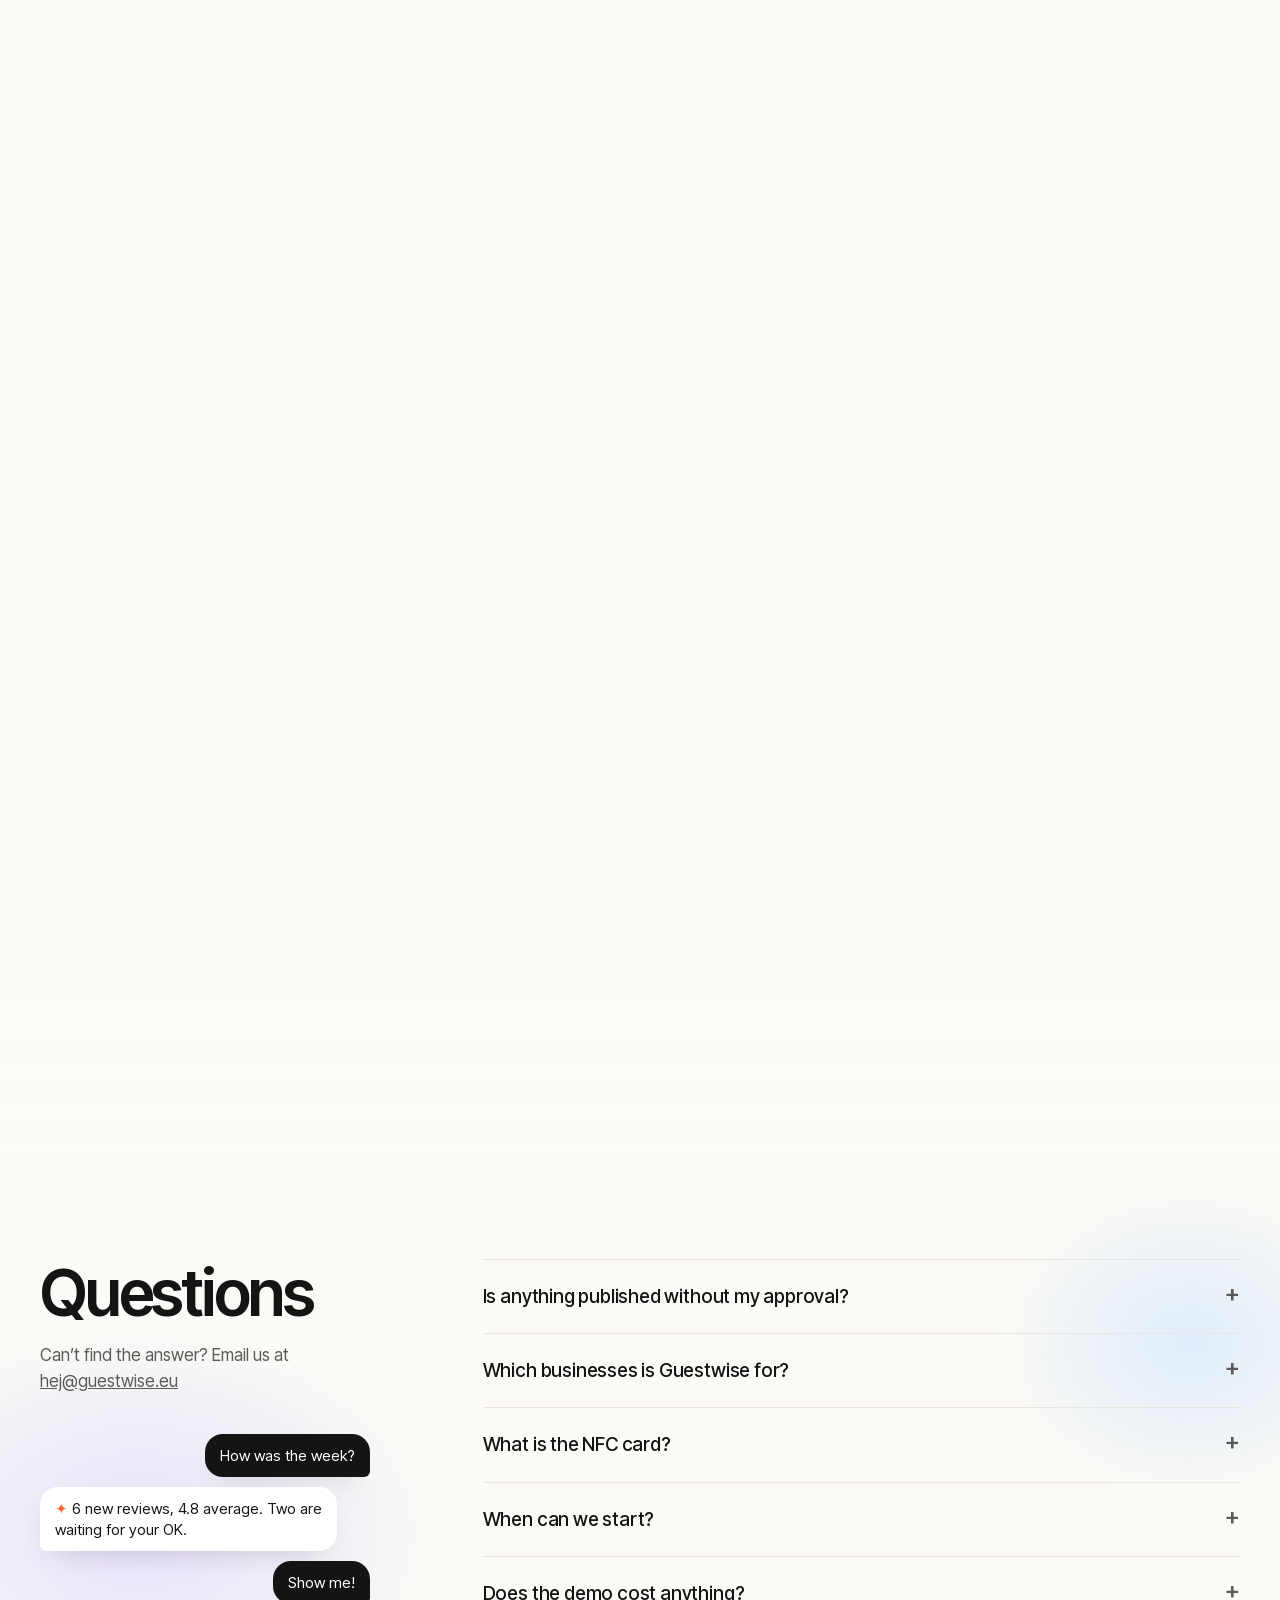
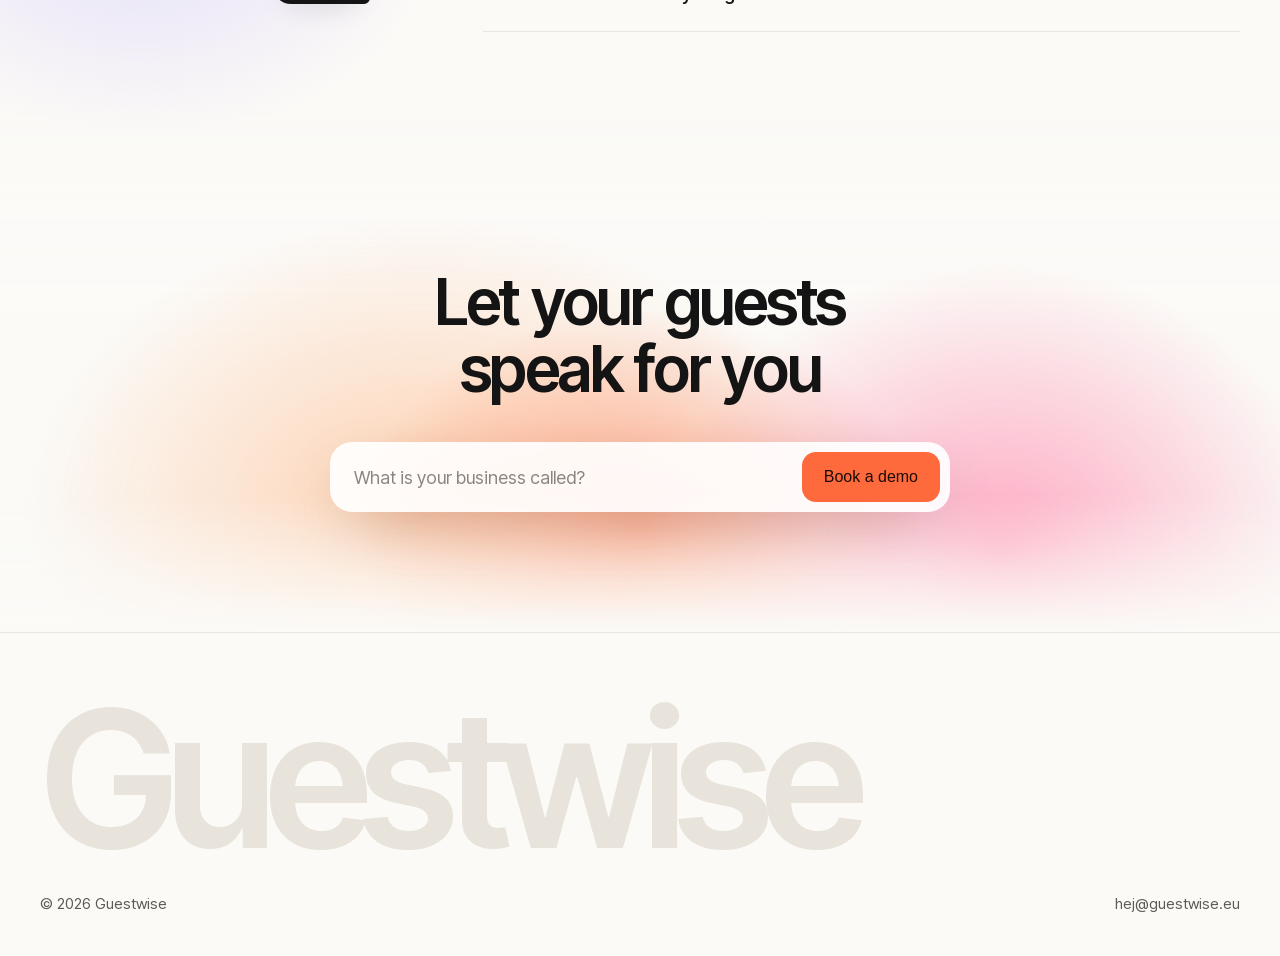
==== commit d5b23055: "Faster scrolling: pre-blurred star, self-hosted font, cheaper fades and animations Co-Authored-By: C" ====
--- a/index.html
+++ b/index.html
@@ -7,9 +7,10 @@
 <meta name="description" content="Guestwise är AI-assistenten som hjälper små företag att få fler kunder och ge dem en bättre upplevelse. För kaféer, restauranger och salonger.">
 <meta name="theme-color" content="#fbfaf7">
 <link rel="icon" href="data:image/svg+xml,%3Csvg xmlns='http://www.w3.org/2000/svg' viewBox='0 0 24 24'%3E%3Cdefs%3E%3ClinearGradient id='g' x1='0' y1='0' x2='1' y2='1'%3E%3Cstop offset='0' stop-color='%23ffb35c'/%3E%3Cstop offset='.45' stop-color='%23ff6a3d'/%3E%3Cstop offset='.8' stop-color='%23ff6fa0'/%3E%3Cstop offset='1' stop-color='%23b49bff'/%3E%3C/linearGradient%3E%3C/defs%3E%3Cpath fill='url(%23g)' d='M12 1.5c.9 6.2 2.8 8.7 10.5 10.5-7.7 1.8-9.6 4.3-10.5 10.5C11.1 16.3 9.2 13.8 1.5 12 9.2 10.2 11.1 7.7 12 1.5z'/%3E%3C/svg%3E">
-<link rel="preconnect" href="https://fonts.googleapis.com"><link rel="preconnect" href="https://fonts.gstatic.com" crossorigin>
-<link href="https://fonts.googleapis.com/css2?family=Inter+Tight:wght@400;500;600&display=swap" rel="stylesheet">
+<link rel="preload" href="fonts/inter-tight-latin.woff2" as="font" type="font/woff2" crossorigin>
+<link rel="preload" href="star-glow.webp" as="image" type="image/webp">
 <style>
+  @font-face { font-family: "Inter Tight"; font-style: normal; font-weight: 400 600; font-display: swap; src: url(fonts/inter-tight-latin.woff2) format("woff2"); unicode-range: U+0000-00FF, U+0131, U+0152-0153, U+02BB-02BC, U+02C6, U+02DA, U+02DC, U+0304, U+0308, U+0329, U+2000-206F, U+20AC, U+2122, U+2191, U+2193, U+2212, U+2215, U+FEFF, U+FFFD; }
   :root {
     --bg: #fbfaf7; --ink: #141414; --muted: #5c5a55; --line: #e9e6df; --card: #ffffff;
     --dark: #161616; --dark-2: #222120; --dark-ink: #f5f3ee; --dark-muted: #b4b0a8;
@@ -47,13 +48,16 @@
   .glow { position: absolute; inset: 0; pointer-events: none; }
   .glow i { position: absolute; border-radius: 50%; background: radial-gradient(closest-side, var(--c), transparent); opacity: .75; will-change: transform; }
   /* fade the colour out at the edges so no hard line shows between sections */
-  .hero .glow { -webkit-mask-image: linear-gradient(to bottom, #000 50%, transparent 97%); mask-image: linear-gradient(to bottom, #000 50%, transparent 97%); }
-  .final .glow { -webkit-mask-image: linear-gradient(to bottom, transparent, #000 30%, #000 70%, transparent); mask-image: linear-gradient(to bottom, transparent, #000 30%, #000 70%, transparent); }
+  .hero::after { content: ""; position: absolute; inset: auto 0 0; height: 50%; background: linear-gradient(to bottom, rgba(251, 250, 247, 0), var(--bg) 94%); pointer-events: none; }
+  .hero > .hero-in, .hero > .scrollcue { z-index: 1; }
+  .final::before, .final::after { content: ""; position: absolute; left: 0; right: 0; height: 30%; pointer-events: none; }
+  .final::before { top: 0; background: linear-gradient(to top, rgba(251, 250, 247, 0), var(--bg)); } .final::after { bottom: 0; background: linear-gradient(to bottom, rgba(251, 250, 247, 0), var(--bg)); }
+  .final > .hero-in { z-index: 1; }
   .glow i:nth-child(1) { width: 62vw; height: 46vw; left: 2%; top: 32%; --c: var(--peach); animation: drift 18s ease-in-out infinite alternate; }
   .glow i:nth-child(2) { width: 52vw; height: 44vw; right: -4%; top: 38%; --c: var(--rose); animation: drift 22s ease-in-out infinite alternate-reverse; }
   .glow i:nth-child(3) { width: 44vw; height: 34vw; left: 28%; top: 54%; --c: var(--accent); opacity: .5; animation: drift 26s ease-in-out infinite alternate; }
   .glow i:nth-child(4) { width: 40vw; height: 30vw; left: 18%; top: 8%; --c: var(--lilac); opacity: .45; animation: drift 30s ease-in-out infinite alternate-reverse; }
-  .starglow svg { position: absolute; left: 50%; top: 50%; width: min(104vw, 1250px); aspect-ratio: 1; filter: blur(42px); opacity: .85; transform: translate(-50%, -50%); animation: breathe 16s ease-in-out infinite alternate; will-change: transform; }
+  .starglow img { position: absolute; left: 50%; top: 50%; width: min(122vw, 1460px); height: auto; aspect-ratio: 1; opacity: .85; transform: translate(-50%, -50%); animation: breathe 16s ease-in-out infinite alternate; will-change: transform; }
   @keyframes breathe { from { transform: translate(-50%, -50%) rotate(-5deg) scale(.95); } to { transform: translate(-50%, -50%) rotate(5deg) scale(1.04); } }
   @keyframes drift { from { transform: translate(-4%, -3%) scale(1); } to { transform: translate(5%, 4%) scale(1.12); } }
   .hero-in { position: relative; text-align: center; display: grid; justify-items: center; gap: 18px; }
@@ -123,8 +127,8 @@
   .steps li { border-top: 1px solid #2f2e2c; padding: 16px 0; color: var(--dark-muted); transition: color .3s; }
   .steps li b { display: block; font-weight: 500; font-size: 18px; color: inherit; }
   .steps li span { display: block; max-height: 0; overflow: hidden; font-size: 15px; transition: max-height .5s var(--ease); }
-  .steps li .bar { display: block; height: 2px; width: 0; margin-top: 12px; background: linear-gradient(90deg, var(--rose), var(--sky)); transition: width .9s var(--ease); }
-  .steps li.on { color: var(--dark-ink); } .steps li.on span { max-height: 80px; } .steps li.on .bar { width: 64px; }
+  .steps li .bar { display: block; height: 2px; width: 64px; margin-top: 12px; background: linear-gradient(90deg, var(--rose), var(--sky)); transform: scaleX(0); transform-origin: left; transition: transform .9s var(--ease); }
+  .steps li.on { color: var(--dark-ink); } .steps li.on span { max-height: 80px; } .steps li.on .bar { transform: scaleX(1); }
   .story-r { display: grid; gap: 22vh; padding: 6vh 0 12vh; }
   .panel { position: relative; min-height: 420px; border-radius: 22px; background: var(--dark-2); border: 1px solid #2f2e2c; display: grid; place-items: center; padding: 36px; overflow: hidden; opacity: .35; transform: scale(.96); transition: opacity .6s var(--ease), transform .6s var(--ease); }
   .panel.on { opacity: 1; transform: none; }
@@ -133,9 +137,9 @@
   .dui { position: relative; width: min(420px, 100%); background: #fbfaf7; color: var(--ink); border-radius: 16px; padding: 20px; font-size: 14px; }
   .dui h4 { font-size: 15px; font-weight: 600; margin-bottom: 12px; letter-spacing: -0.01em; }
   .lad { display: grid; gap: 12px; } .lad div { display: grid; grid-template-columns: 1fr auto; gap: 4px 10px; }
-  .lad i { grid-column: 1 / -1; height: 8px; border-radius: 99px; background: #dcd8d0; width: 0; transition: width 1.2s var(--ease); }
+  .lad i { grid-column: 1 / -1; height: 8px; border-radius: 99px; background: #dcd8d0; width: var(--w); transform: scaleX(0); transform-origin: left; transition: transform 1.2s var(--ease); }
   .lad .me i { background: var(--accent); } .lad .me { font-weight: 600; }
-  .panel.on .lad i { width: var(--w); }
+  .panel.on .lad i { transform: scaleX(1); }
   .rep li { margin-left: 18px; margin-bottom: 6px; } .rep .k { display: flex; justify-content: space-between; padding: 8px 0; border-bottom: 1px solid #ebe7df; }
   .nfc { position: relative; width: 230px; aspect-ratio: 1; border-radius: 18px; overflow: hidden; background: #fff; color: var(--ink); display: grid; grid-template-rows: 46% 1fr; box-shadow: 0 30px 60px -20px rgba(0, 0, 0, .6); transform: rotate(-6deg); text-align: center; }
   .ntop { background: #2453b8; color: #fff; padding: 16px 18px 0; display: grid; align-content: start; gap: 6px; border-radius: 0 0 50% 50% / 0 0 16px 16px; }
@@ -174,7 +178,9 @@
 
   /* faq */
   #faq { position: relative; padding-top: 96px; }
-  .fglow { position: absolute; inset: -160px 0; overflow: hidden; pointer-events: none; -webkit-mask-image: linear-gradient(to bottom, transparent, #000 25%, #000 75%, transparent); mask-image: linear-gradient(to bottom, transparent, #000 25%, #000 75%, transparent); }
+  .fglow { position: absolute; inset: -160px 0; overflow: hidden; pointer-events: none; isolation: isolate; }
+  .fglow::before, .fglow::after { content: ""; position: absolute; left: 0; right: 0; height: 25%; z-index: 1; }
+  .fglow::before { top: 0; background: linear-gradient(to top, rgba(251, 250, 247, 0), var(--bg)); } .fglow::after { bottom: 0; background: linear-gradient(to bottom, rgba(251, 250, 247, 0), var(--bg)); }
   .fglow i { position: absolute; border-radius: 50%; background: radial-gradient(closest-side, var(--c), transparent); }
   .fglow i:nth-child(1) { width: 46vw; height: 32vw; left: -12vw; top: 35%; --c: var(--lilac); opacity: .3; }
   .fglow i:nth-child(2) { width: 30vw; height: 24vw; right: -8vw; top: 20%; --c: var(--sky); opacity: .25; }
@@ -241,12 +247,13 @@
     .navr .btn { display: none; }
     .ask { flex-direction: column; align-items: stretch; padding: 10px; } .ask input { padding: 0 12px; } .ask .btn { width: 100%; }
     .hero .sub { font-size: 17px; }
-    .starglow svg { width: 190vw; top: 58%; }
-    .glow i, .starglow svg { animation: none !important; will-change: auto; }
+    .starglow img { width: 222vw; top: 58%; }
+    .glow i, .starglow img { animation: none !important; will-change: auto; }
     .glow i { width: 130vw !important; height: 100vw !important; }
     .glow i:nth-child(1) { left: -50%; } .glow i:nth-child(2) { right: -60%; } .glow i:nth-child(3) { left: -10%; } .glow i:nth-child(4) { left: -20%; top: 0; }
   }
-  @media (hover: none) { .glow i, .starglow svg { animation: none !important; will-change: auto; } .word { background: none; color: var(--rose); } }
+  @media (hover: none) { .glow i, .starglow img { animation: none !important; will-change: auto; } .word { background: none; color: var(--rose); } }
+  .off, .off *, .off *::before, .off *::after { animation-play-state: paused !important; }
   @media (prefers-reduced-motion: reduce) {
     *, *::before, *::after { animation: none !important; transition: none !important; scroll-behavior: auto !important; }
     .js .rv { opacity: 1; transform: none; } .panel { opacity: 1; transform: none; }
@@ -265,7 +272,7 @@
 
 <main id="main">
   <section class="hero" id="book">
-    <div class="glow starglow" aria-hidden="true"><svg viewBox="0 0 24 24"><defs><linearGradient id="hstar" x1="0" y1="0" x2="0" y2="1"><stop offset=".12" stop-color="#b9a7ff"/><stop offset=".42" stop-color="#ff8fb1"/><stop offset=".68" stop-color="#ff6a3d"/><stop offset=".92" stop-color="#ffc49b"/></linearGradient></defs><path fill="url(#hstar)" d="M12 1.5c.9 6.2 2.8 8.7 10.5 10.5-7.7 1.8-9.6 4.3-10.5 10.5C11.1 16.3 9.2 13.8 1.5 12 9.2 10.2 11.1 7.7 12 1.5z"/></svg></div>
+    <div class="glow starglow" aria-hidden="true"><img src="star-glow.webp" alt="" width="520" height="520" decoding="async" fetchpriority="high"></div>
     <div class="wrap hero-in">
       <h1 class="rv" data-t="h1">Fler gäster, gladare gäster</h1>
       <p class="sub rv" style="--i:1" data-t="lede">AI-assistenten som hjälper små företag att få fler kunder och ge dem en bättre upplevelse.</p>
@@ -383,7 +390,9 @@
   const reduce = matchMedia('(prefers-reduced-motion: reduce)').matches;
   // pinning: 'Så fungerar det' pins on every screen tall enough; 'Priser' only on wide screens (three cards side by side)
   const onScrollFns = []; let ticking = false;
-  addEventListener('scroll', () => { if (ticking) return; ticking = true; requestAnimationFrame(() => { ticking = false; onScrollFns.forEach((f) => f()); }); }, { passive: true });
+  let frameRects = null; const measured = [];
+  const rectOf = (el) => (frameRects && frameRects.get(el)) || el.getBoundingClientRect();
+  addEventListener('scroll', () => { if (ticking) return; ticking = true; requestAnimationFrame(() => { ticking = false; frameRects = new Map(measured.map((el) => [el, el.getBoundingClientRect()])); onScrollFns.forEach((f) => f()); frameRects = null; }); }, { passive: true });
   const howQ = matchMedia('(min-width: 901px) and (min-height: 600px) and (prefers-reduced-motion: no-preference)');
   const prQ = matchMedia('(min-width: 901px) and (min-height: 600px) and (prefers-reduced-motion: no-preference)');
   const T = {
@@ -490,6 +499,7 @@
   // dark section: the word in the headline types itself, cycling through business types
   const word = document.getElementById('word'); let wordIdx = 0;
   if (!reduce) (function cycle() {
+    if (document.getElementById('story').classList.contains('off')) { setTimeout(cycle, 600); return; } // wait while off screen
     const w = L().words[wordIdx % L().words.length]; let i = 0;
     const type = setInterval(() => { word.textContent = w.slice(0, ++i) || '​'; if (i >= w.length) { clearInterval(type); setTimeout(erase, 1600); } }, 70);
     function erase() { const del = setInterval(() => { word.textContent = word.textContent.slice(0, -1) || '​'; if (word.textContent === '​') { clearInterval(del); wordIdx++; setTimeout(cycle, 250); } }, 40); }
@@ -506,7 +516,7 @@
     panels.forEach((p) => p.classList.toggle('on', p.dataset.s === s));
     if (s === '3') countUp(document.getElementById('taps'), 42);
   }
-  function storyPick() { const mid = innerHeight / 2; let s = '0'; panels.forEach((p) => { if (p.getBoundingClientRect().top <= mid) s = p.dataset.s; }); activate(s); }
+  function storyPick() { const mid = innerHeight / 2; let s = '0'; panels.forEach((p) => { if (rectOf(p).top <= mid) s = p.dataset.s; }); activate(s); }
   // phones: the whole section pins; scrolling down slides the panels sideways and the points up, one at a time
   const storyQ = matchMedia('(max-width: 900px) and (min-height: 600px) and (prefers-reduced-motion: no-preference)');
   const storyEl = document.getElementById('story');
@@ -514,7 +524,7 @@
   function storyScroll() {
     const on = storyQ.matches; document.documentElement.classList.toggle('pin-story', on);
     if (!on) { storyEl.style.removeProperty('--k'); storyPick(); return; }
-    const r = storyEl.getBoundingClientRect(); if (r.bottom < 0 || r.top > innerHeight) return;
+    const r = rectOf(storyEl); if (r.bottom < 0 || r.top > innerHeight) return;
     const k = Math.min(panels.length - 1, plateau(prog(storyEl) * (panels.length - 1)));
     storyEl.style.setProperty('--k', k.toFixed(3)); activate(String(Math.round(k)));
   }
@@ -529,23 +539,29 @@
   // pinned sections (desktop): "Så fungerar det" and "Priser" stay on screen while you scroll,
   // the cards step in one by one / the price cards fan out, then the page moves on
   const how = document.getElementById('how'), pricing = document.getElementById('pricing'), cards = [...how.querySelectorAll('.card')];
-  const prog = (el) => { const r = el.getBoundingClientRect(), span = r.height - innerHeight; return span > 0 ? Math.min(1, Math.max(0, -r.top / span)) : 1; };
+  measured.push(how, pricing, storyEl, ...panels);
+  const near = (el) => { const r = rectOf(el); return r.bottom > -innerHeight && r.top < innerHeight * 2; };
+  const prog = (el) => { const r = rectOf(el), span = r.height - innerHeight; return span > 0 ? Math.min(1, Math.max(0, -r.top / span)) : 1; };
   function pins() {
     const root = document.documentElement.classList, hOn = howQ.matches, pOn = prQ.matches;
     root.toggle('pin-how', hOn); root.toggle('pin-pr', pOn);
-    if (hOn) {
+    if (hOn && near(how)) {
       const p = prog(how); how.style.setProperty('--p', p.toFixed(3));
       cards.forEach((c, i) => { c.classList.toggle('on', p >= i * 0.25); c.classList.toggle('past', i < 2 && p >= (i + 1) * 0.25); });
       if (p >= 0.25) startTyping();
       if (p >= 0.6) publish(true); else if (apState !== 'idle' && p < 0.5) apReset();
     }
-    if (pOn) {
+    if (pOn && near(pricing)) {
       const f = Math.min(1, prog(pricing) / 0.6);
       pricing.style.setProperty('--f', f.toFixed(3)); pricing.classList.toggle('done', f >= 1);
     }
   }
   onScrollFns.push(pins); addEventListener('resize', pins);
   howQ.addEventListener('change', pins); prQ.addEventListener('change', pins); pins(); storyScroll();
+
+  // sections off screen get .off, which pauses their looping animations
+  const offIO = new IntersectionObserver((es) => es.forEach((e) => e.target.classList.toggle('off', !e.isIntersecting)), { rootMargin: '100px 0px' });
+  ['.hero', '#how', '#story', '#faq', '.final'].forEach((q) => offIO.observe(document.querySelector(q)));
 
   // phones: arrows step through the swipe rows; prices open on Tillväxt
   document.querySelectorAll('.swipewrap').forEach((w) => {
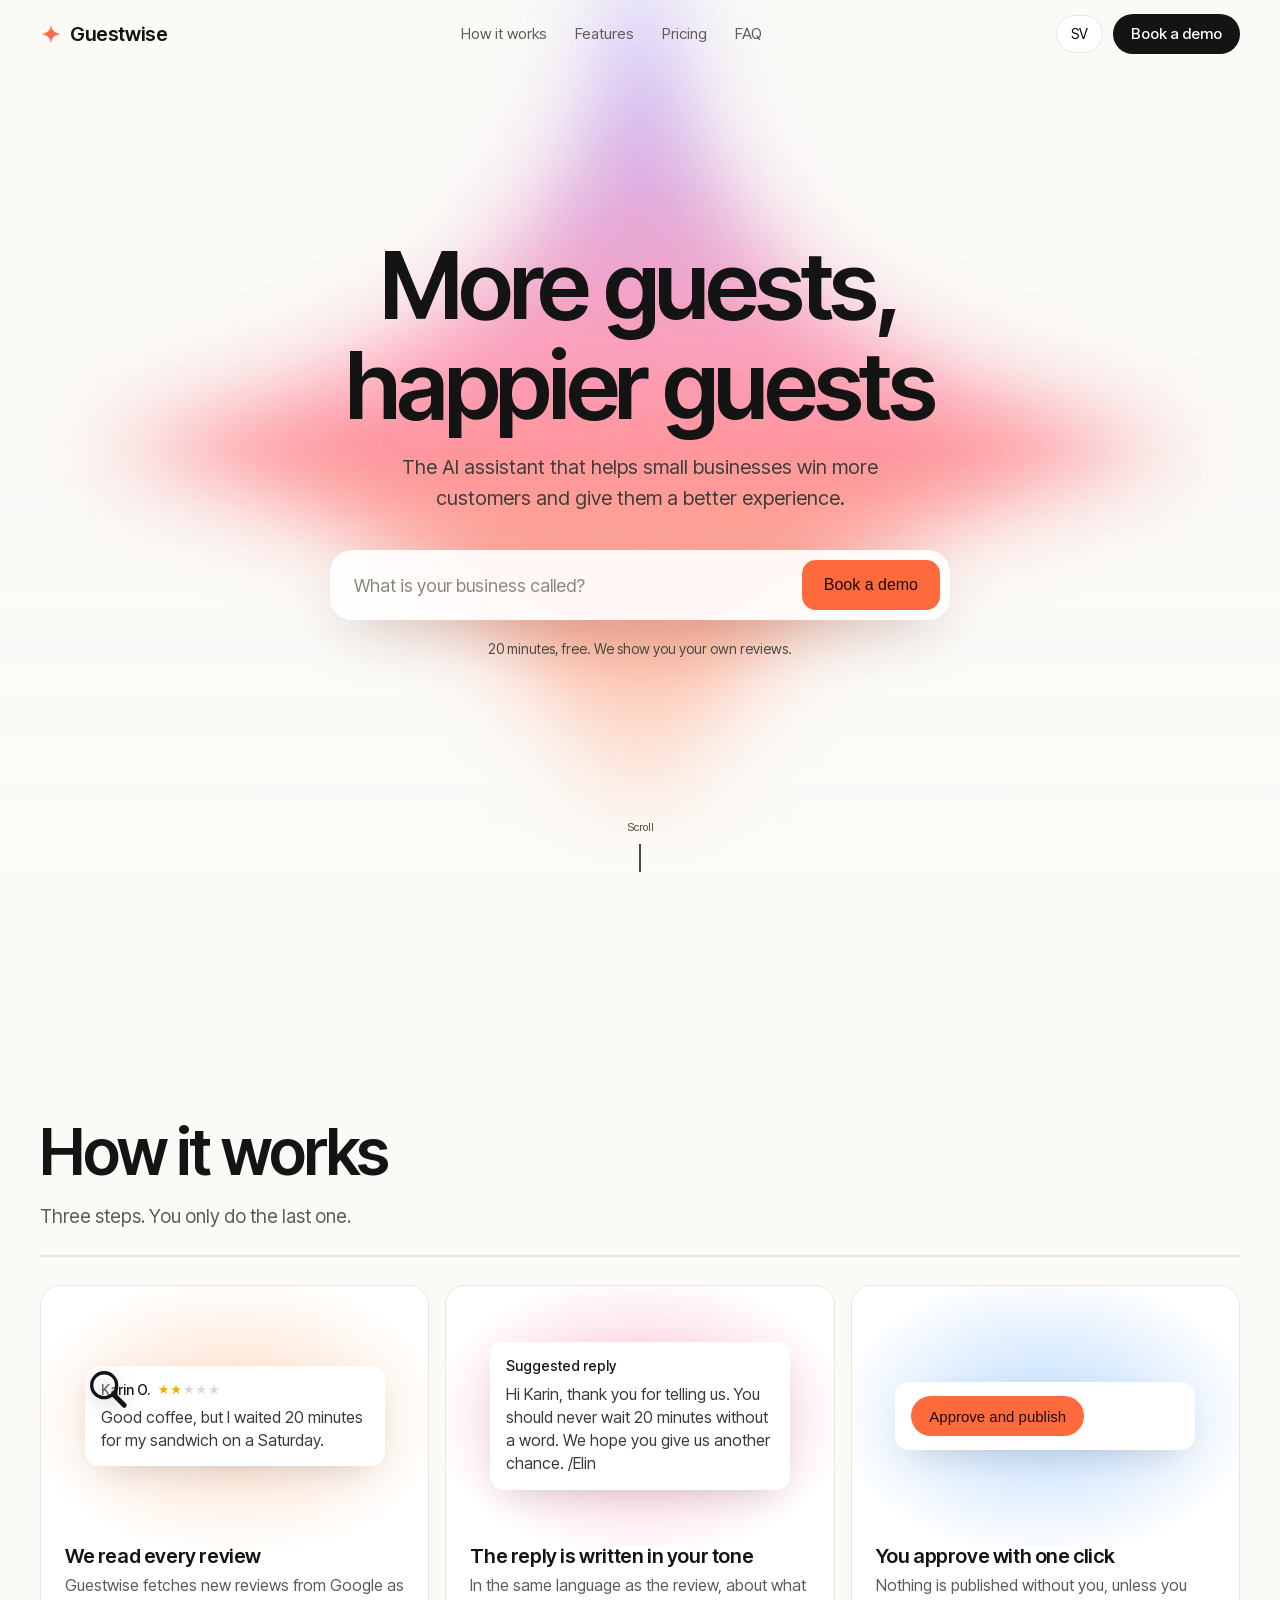
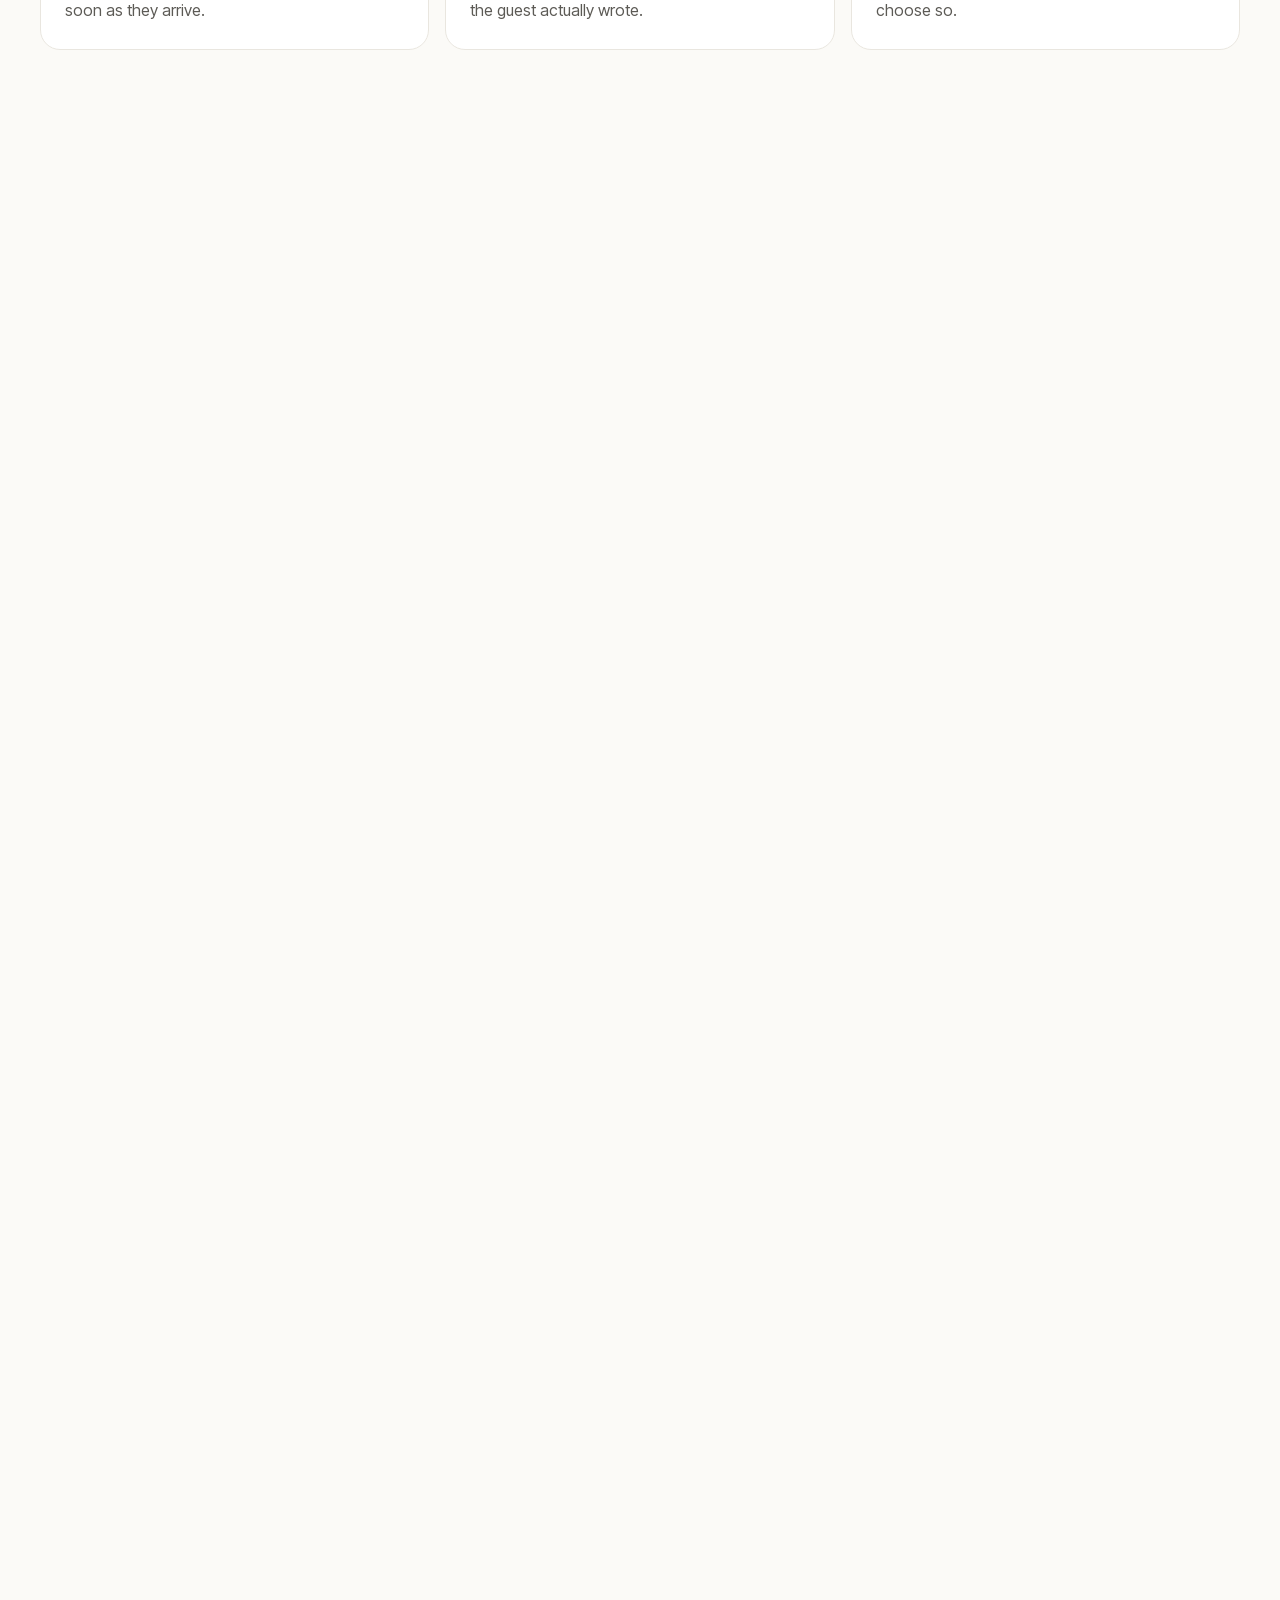
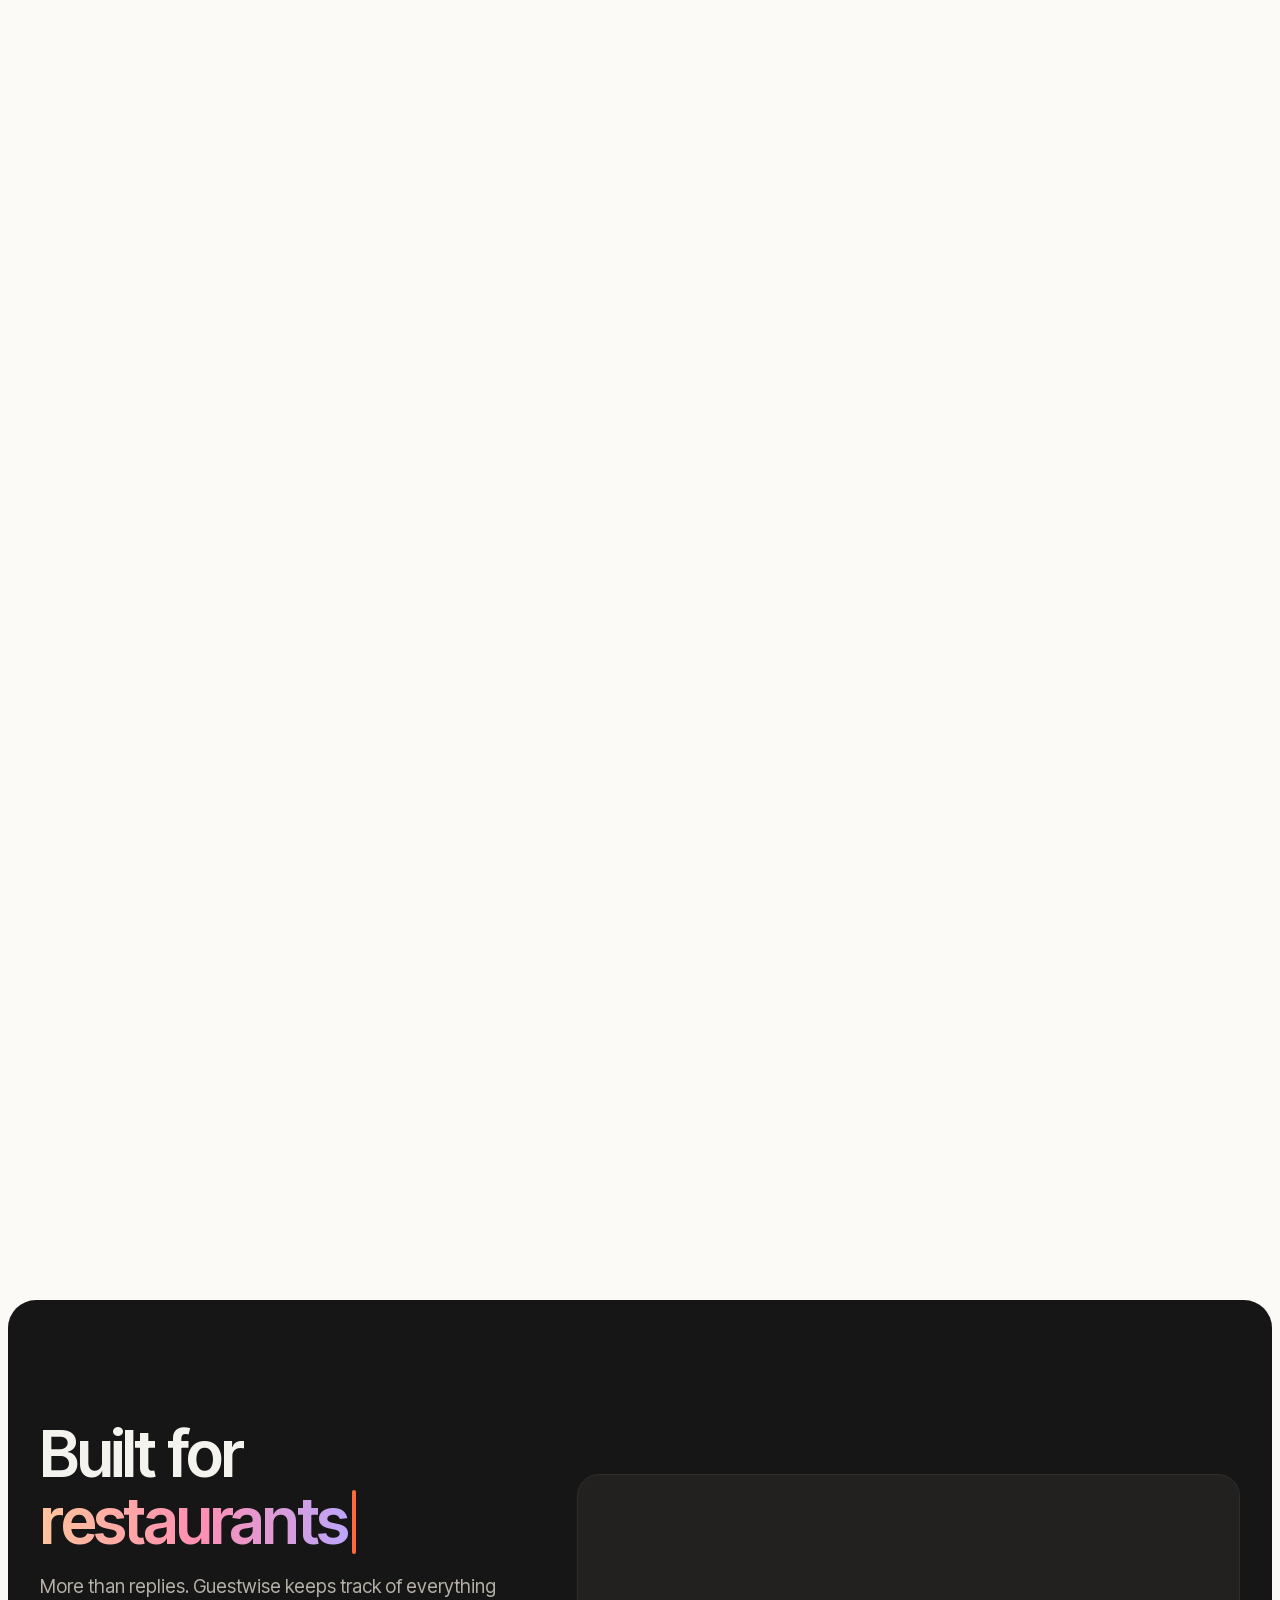
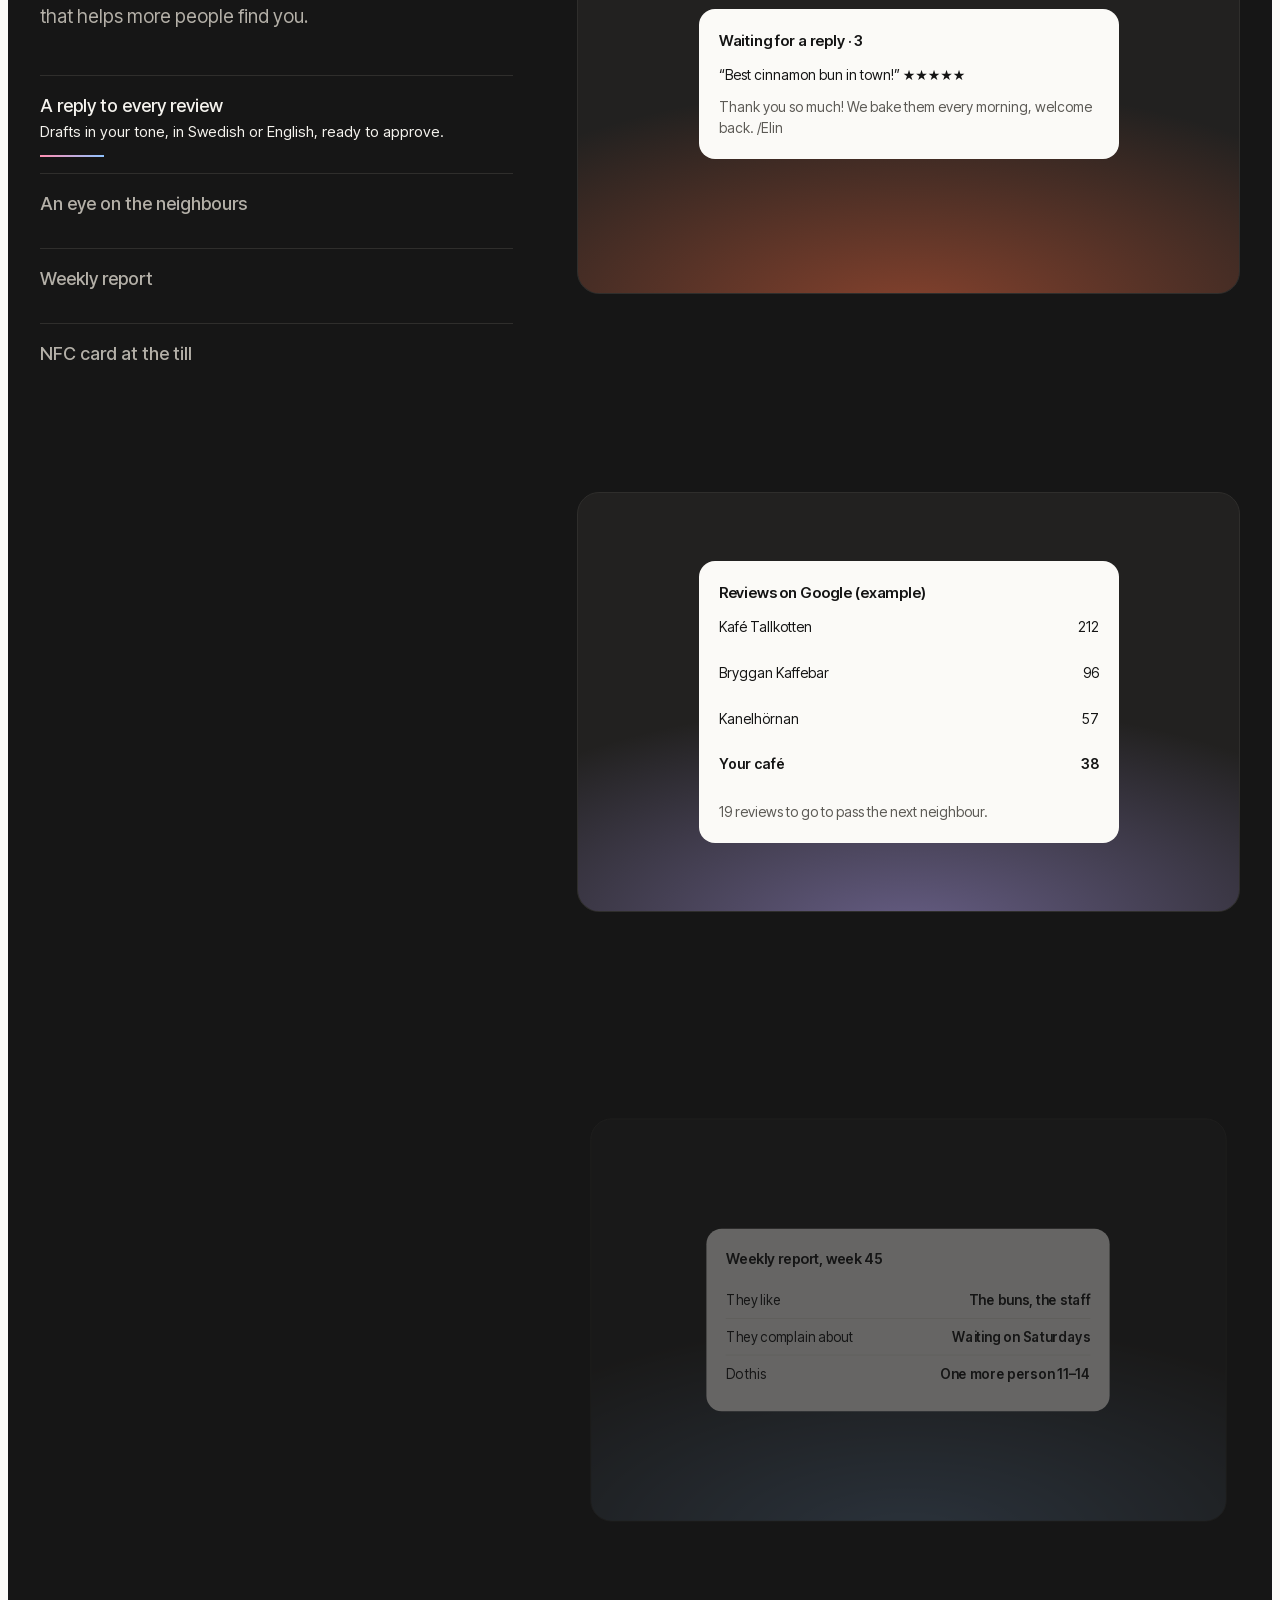
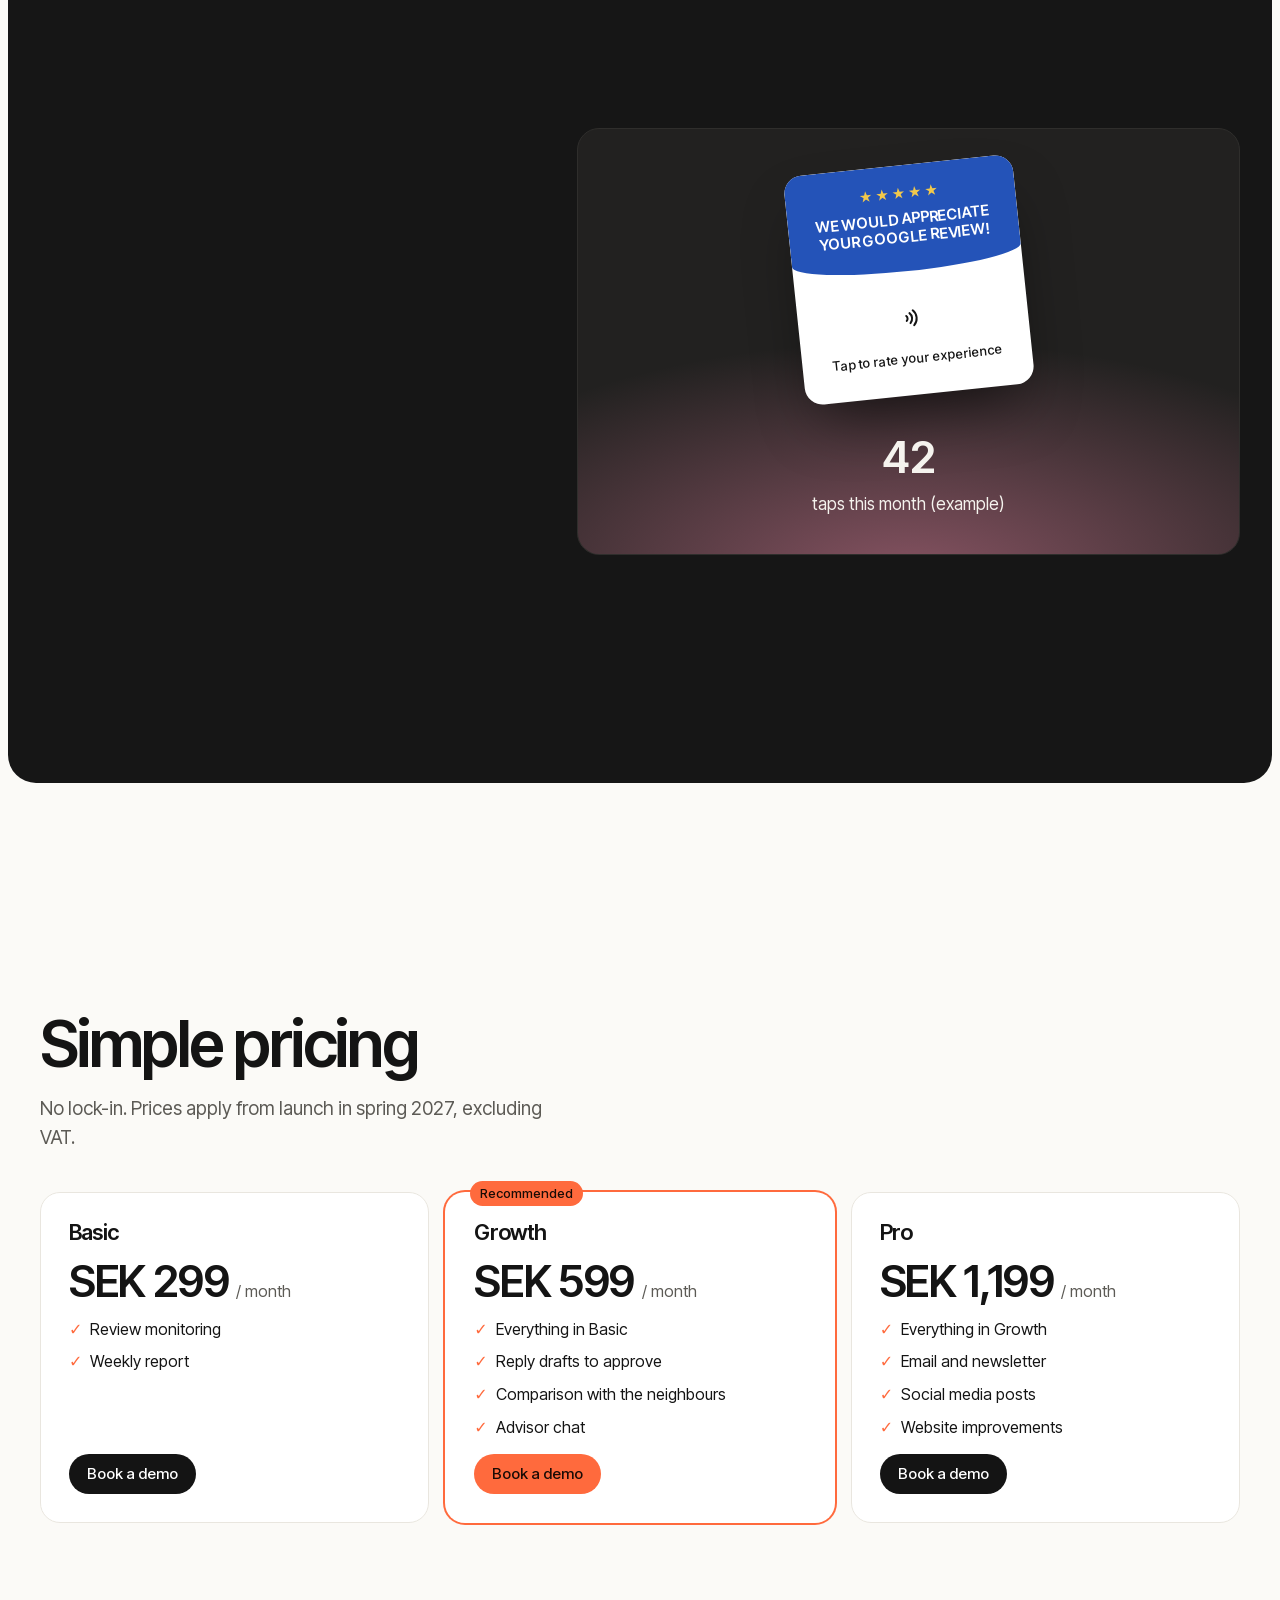
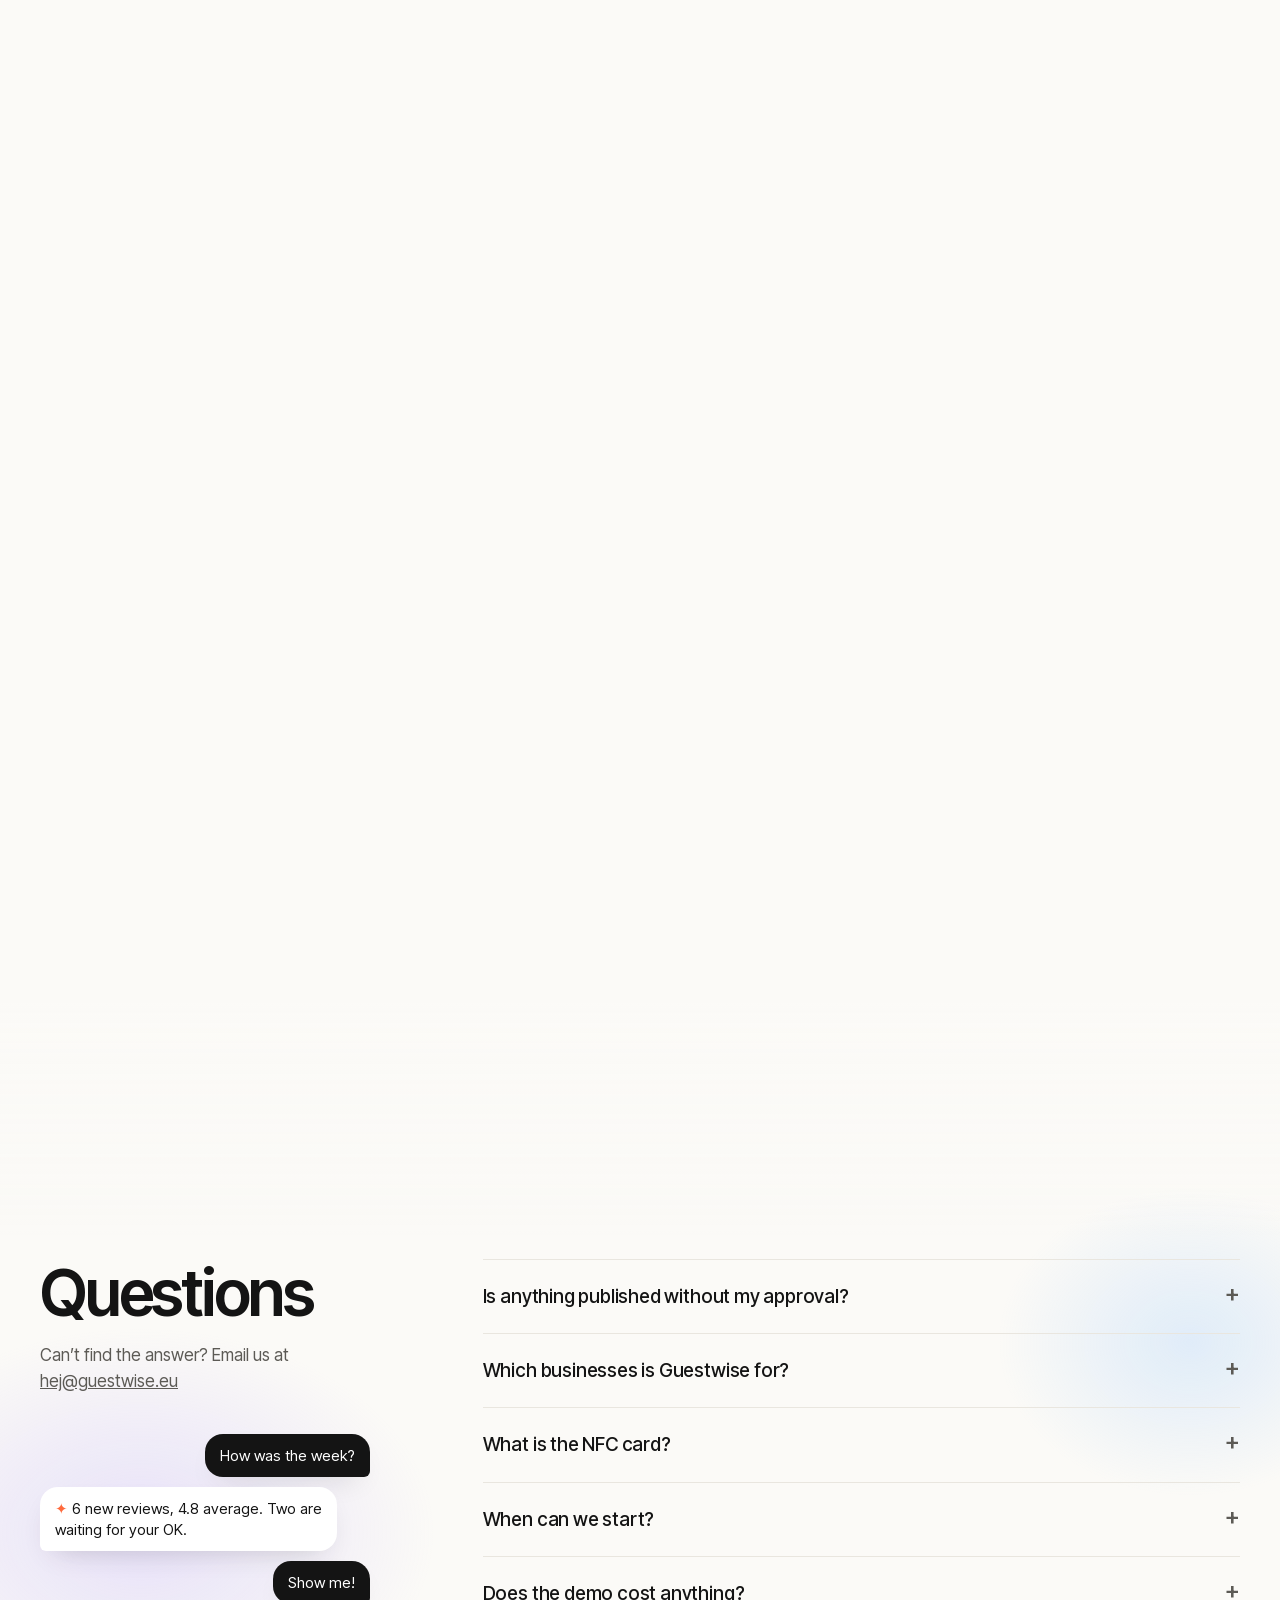
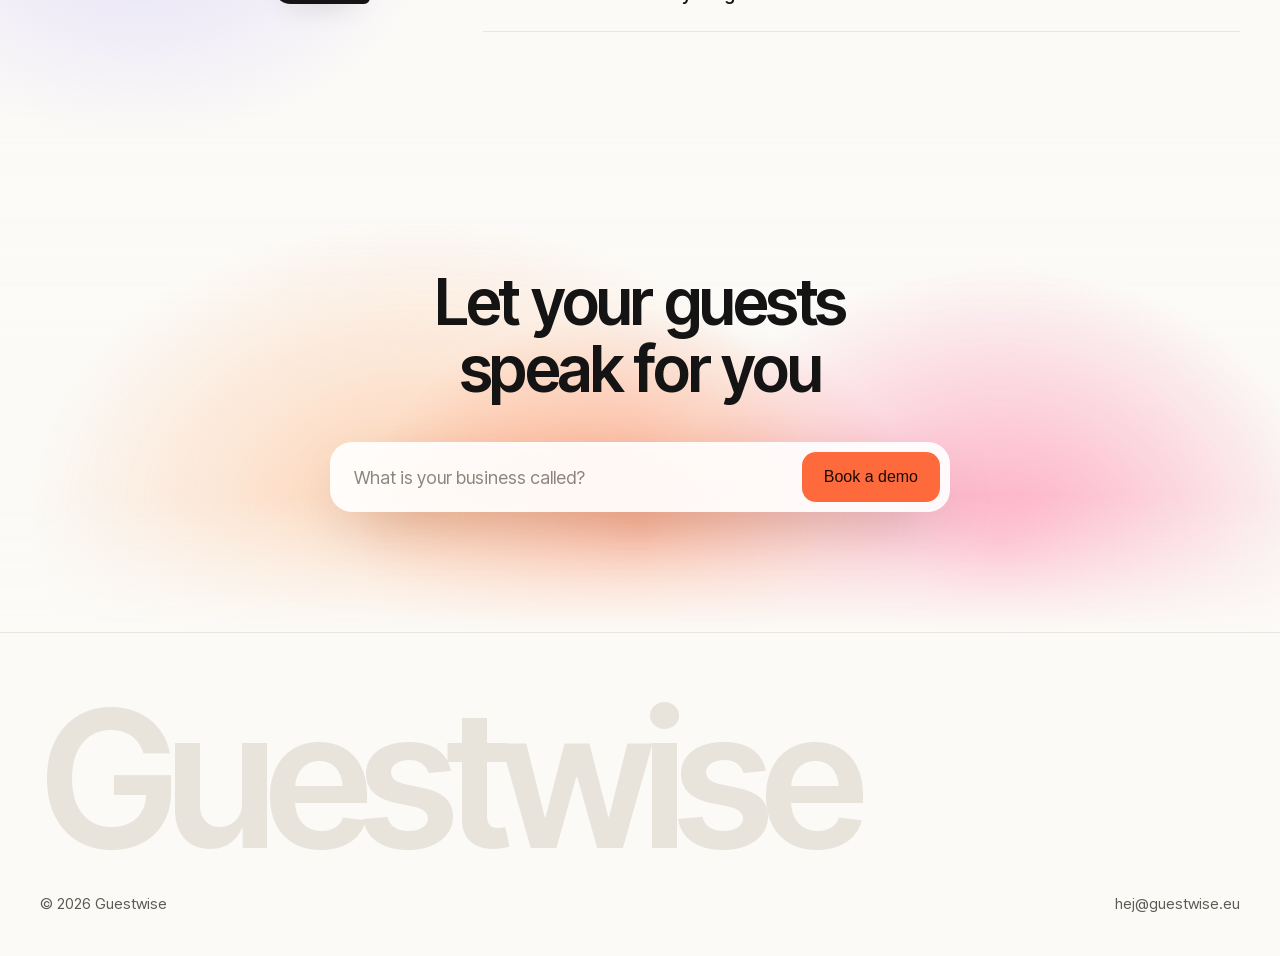
==== commit 647ffb39: "Keep pricing cards above the FAQ glow so their bottoms aren't covered Co-Authored-By: Claude Opus 5." ====
--- a/index.html
+++ b/index.html
@@ -150,7 +150,8 @@
   @keyframes ping { from { transform: scale(.3); opacity: 1; } to { transform: scale(1.6); opacity: 0; } }
   .count { position: relative; margin-top: 28px; text-align: center; color: var(--dark-ink); } .count b { display: block; font-size: 44px; letter-spacing: -0.03em; font-variant-numeric: tabular-nums; }
 
-  /* pricing */
+  /* pricing (above the FAQ glow, which reaches 160px up into this section) */
+  #pricing { position: relative; z-index: 1; }
   .plans { display: grid; grid-template-columns: repeat(3, 1fr); gap: 16px; align-items: stretch; }
   .plan { background: var(--card); border: 1px solid var(--line); border-radius: var(--radius); padding: 28px; display: flex; flex-direction: column; gap: 14px; }
   .plan.star { position: relative; border-color: transparent; box-shadow: 0 0 0 2px var(--accent); }
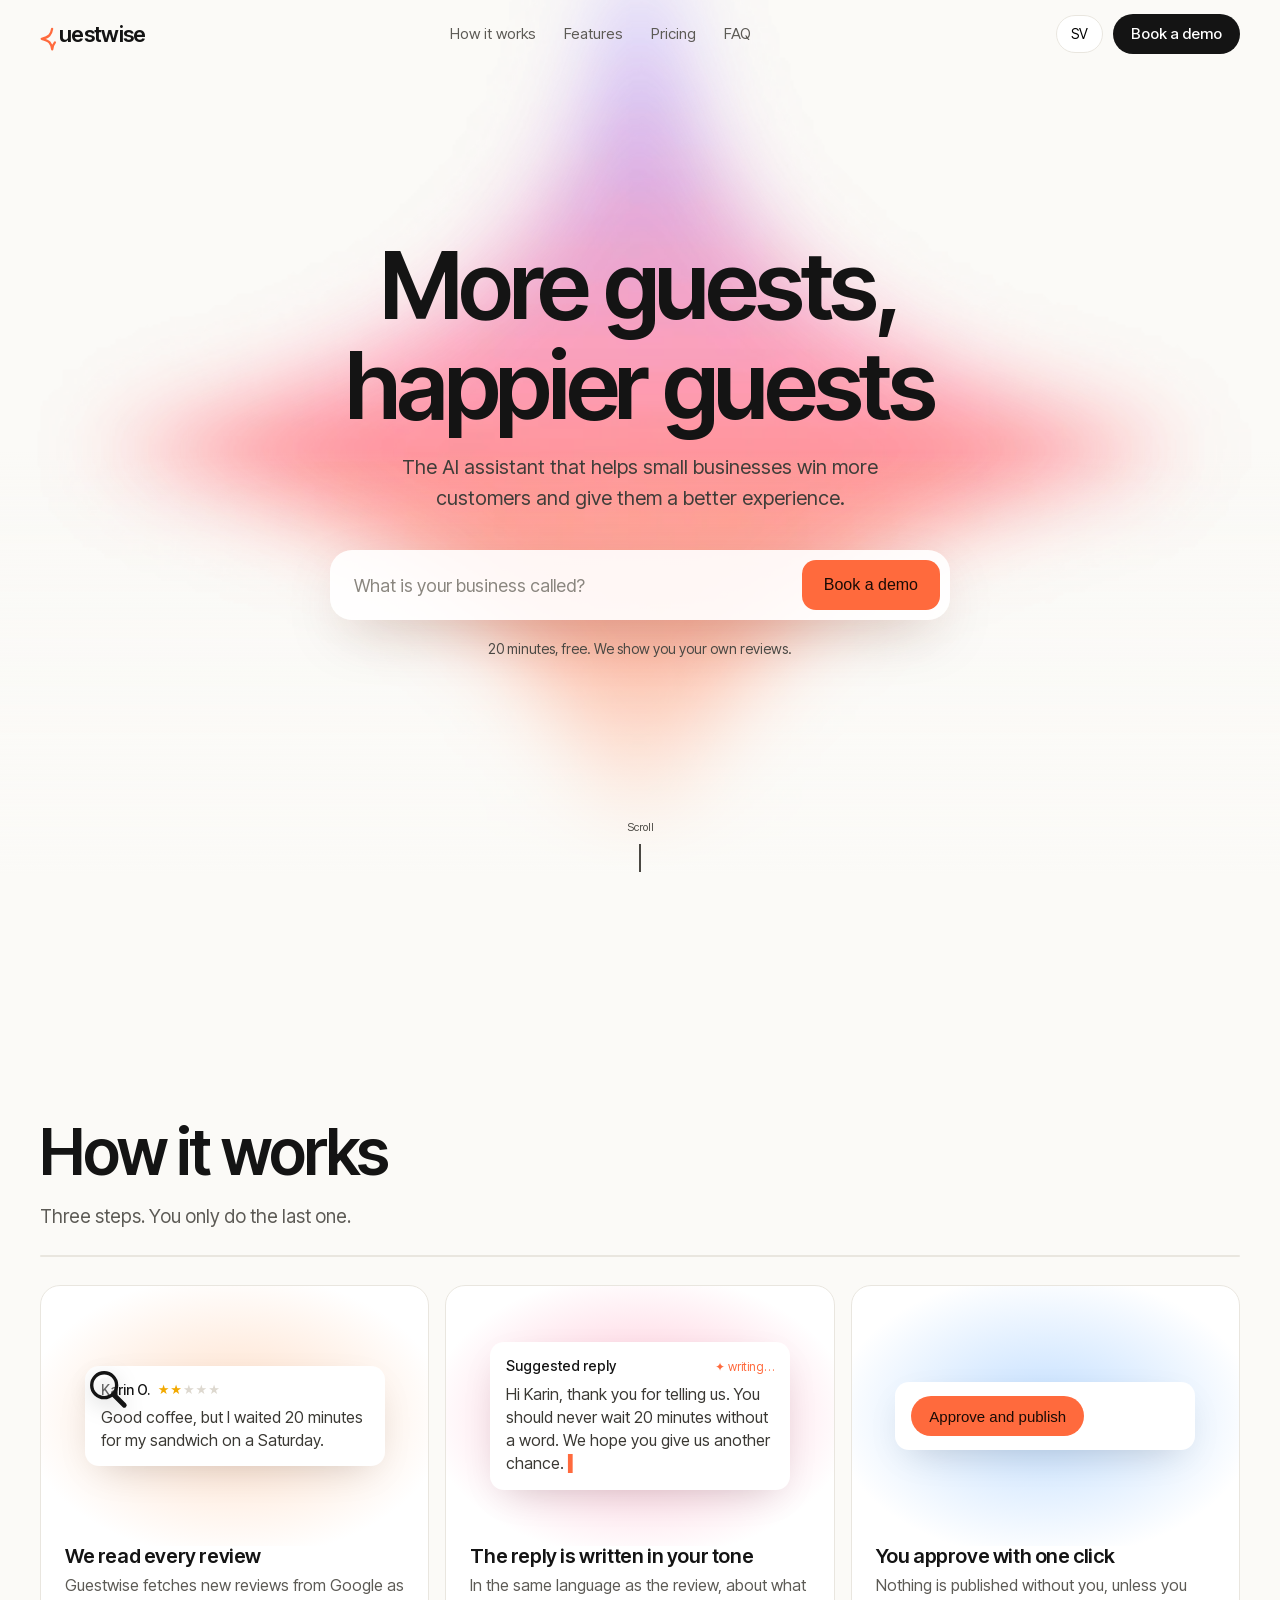
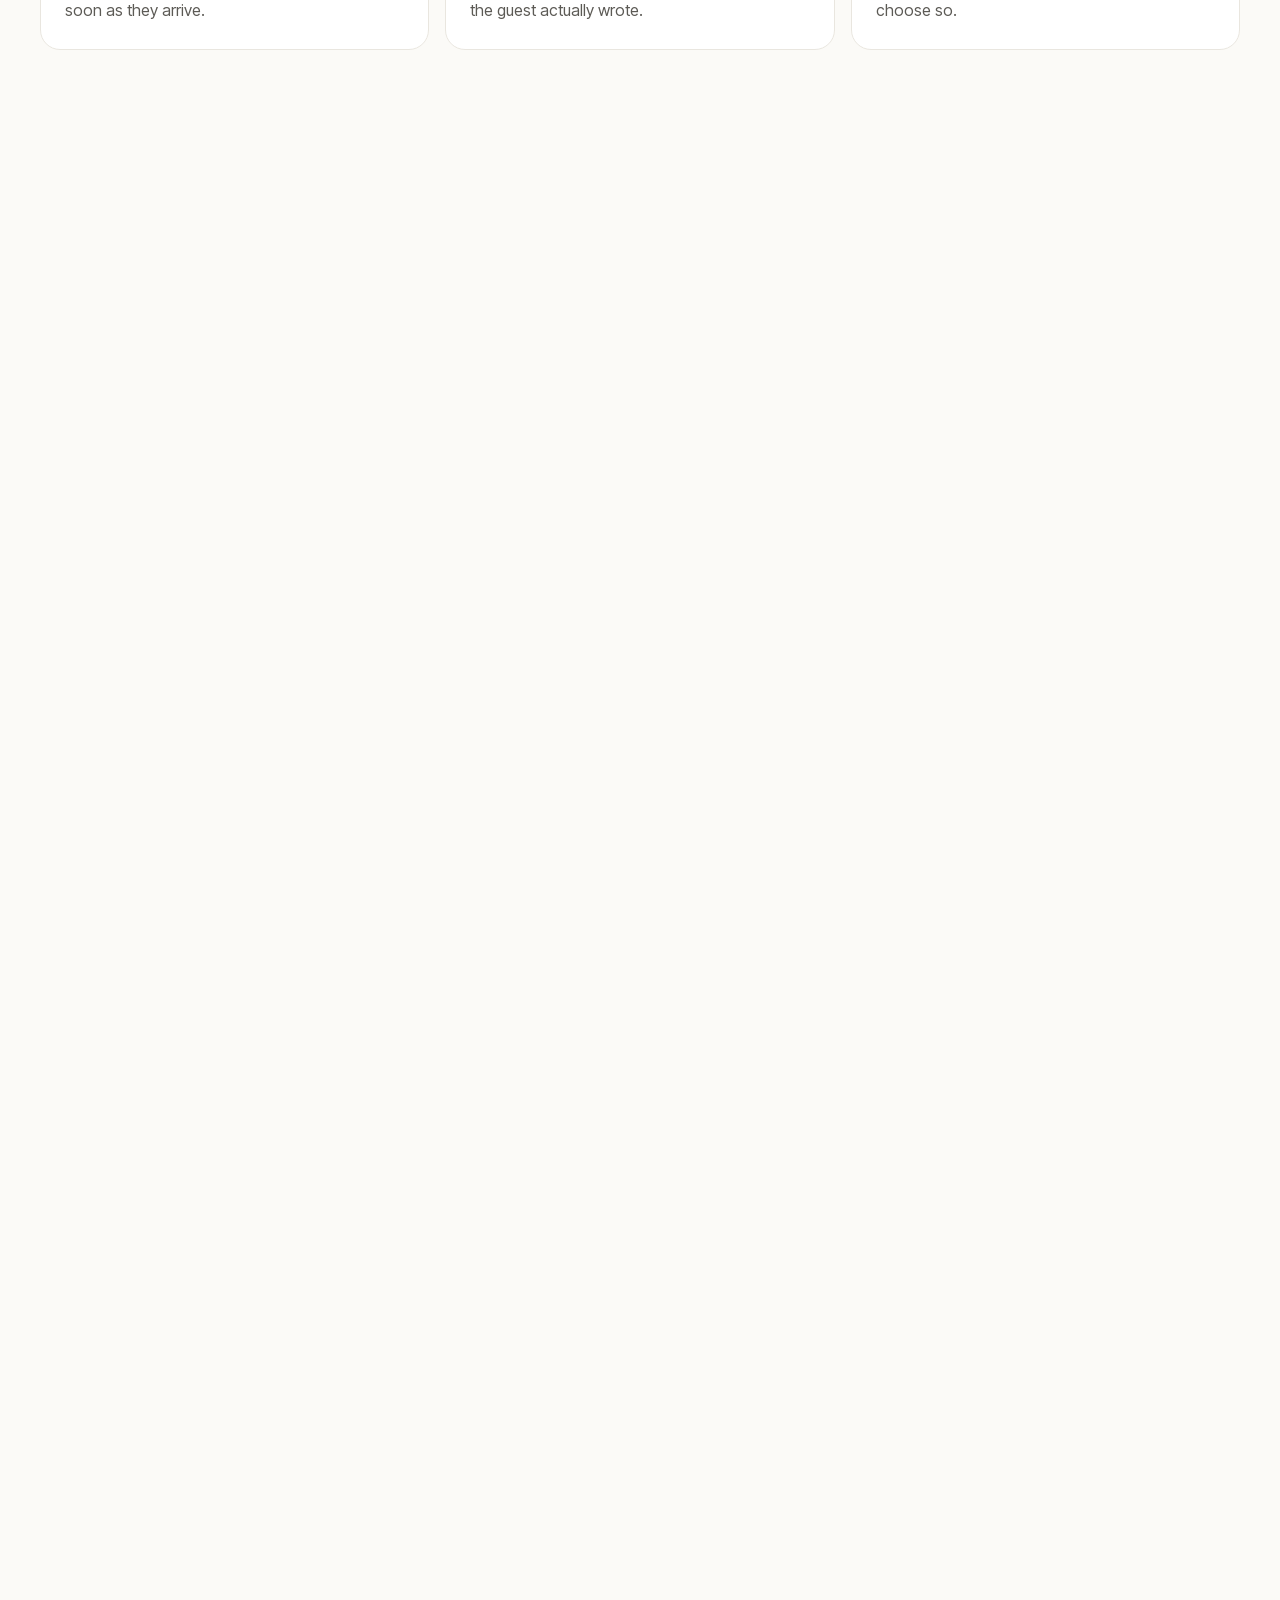
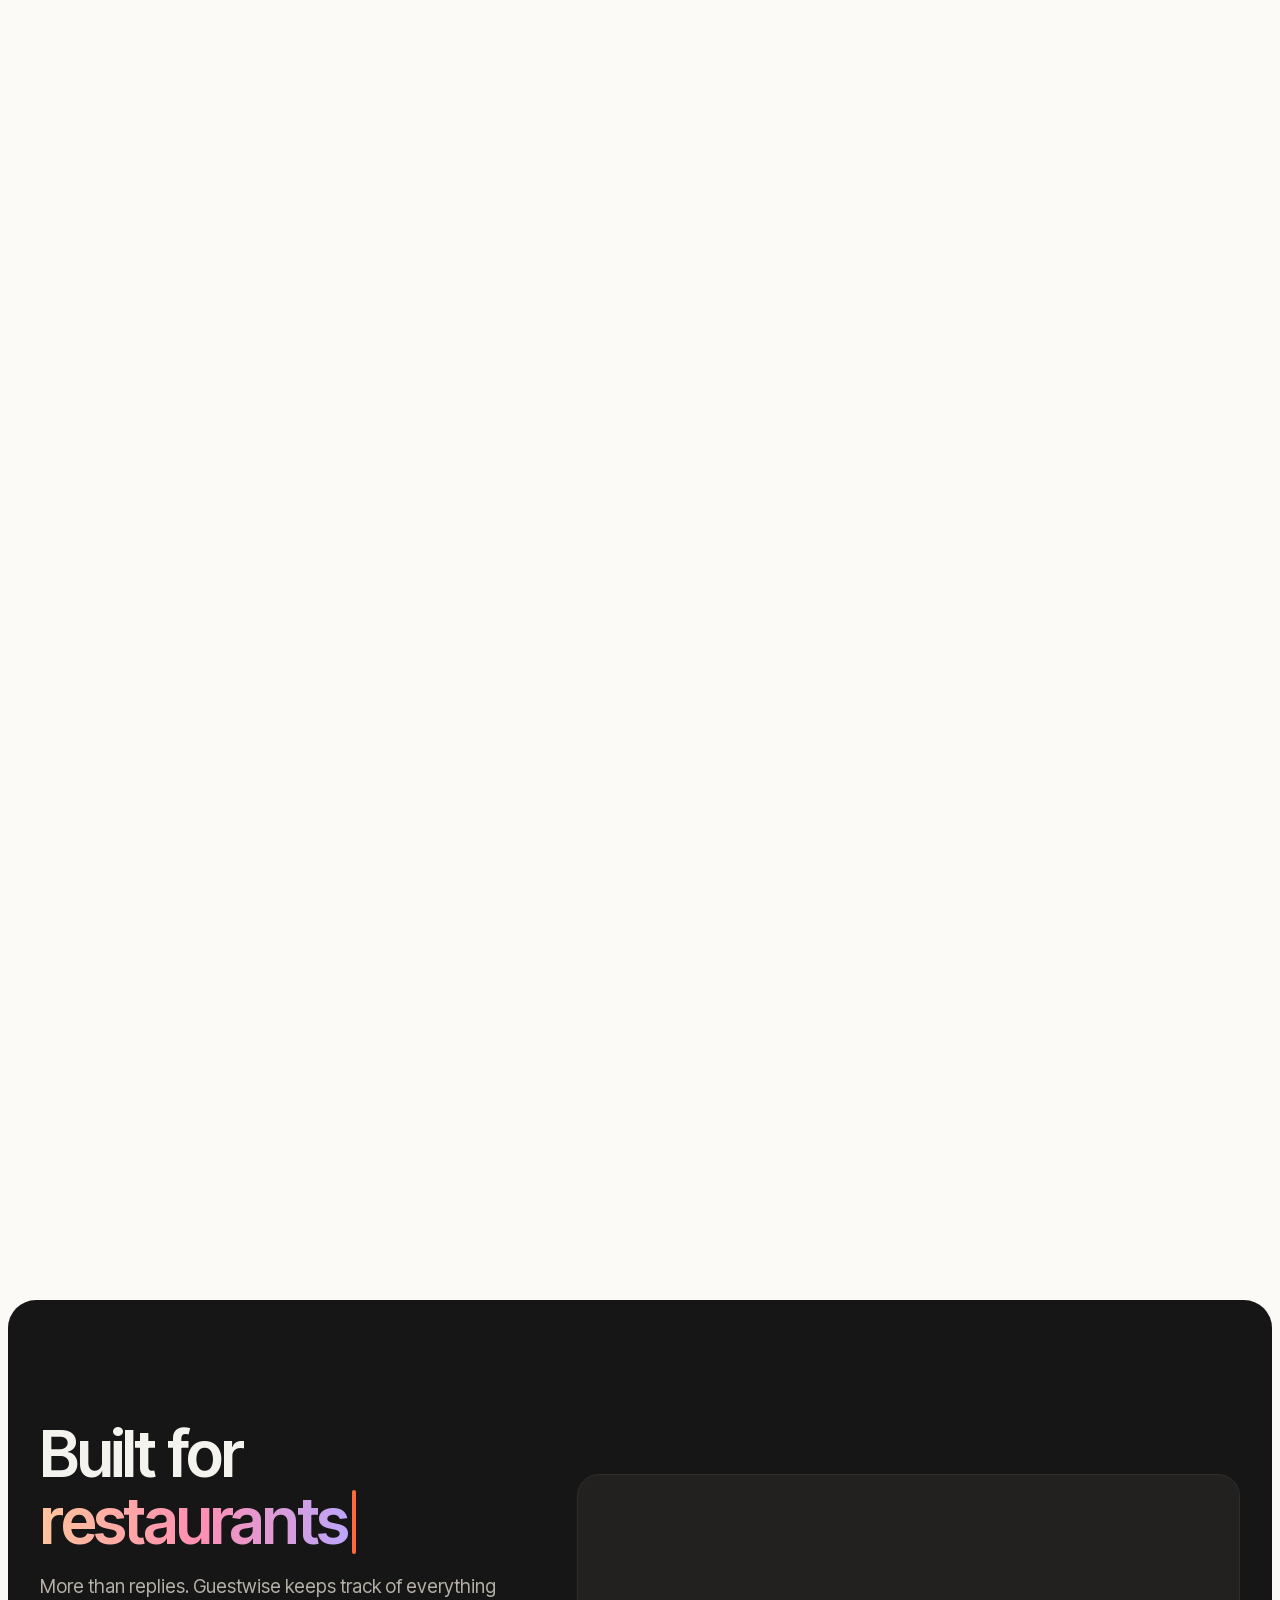
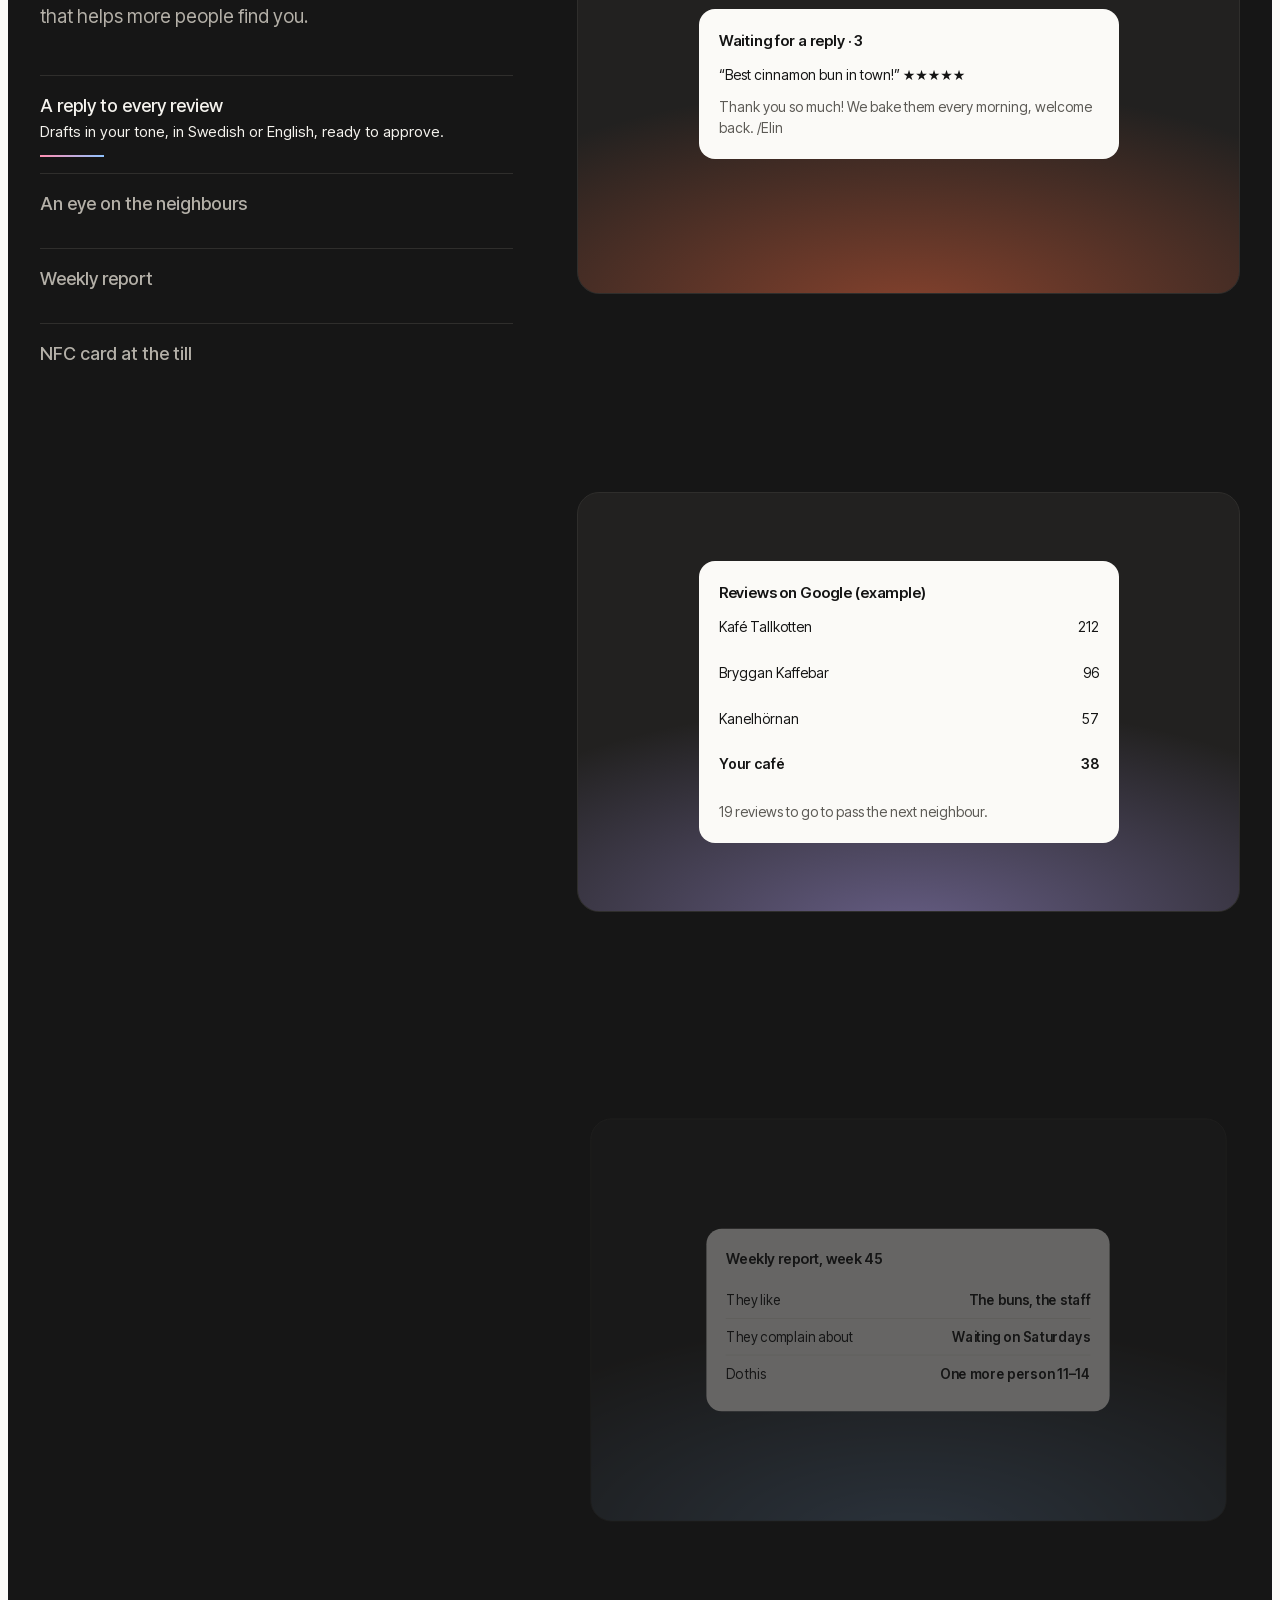
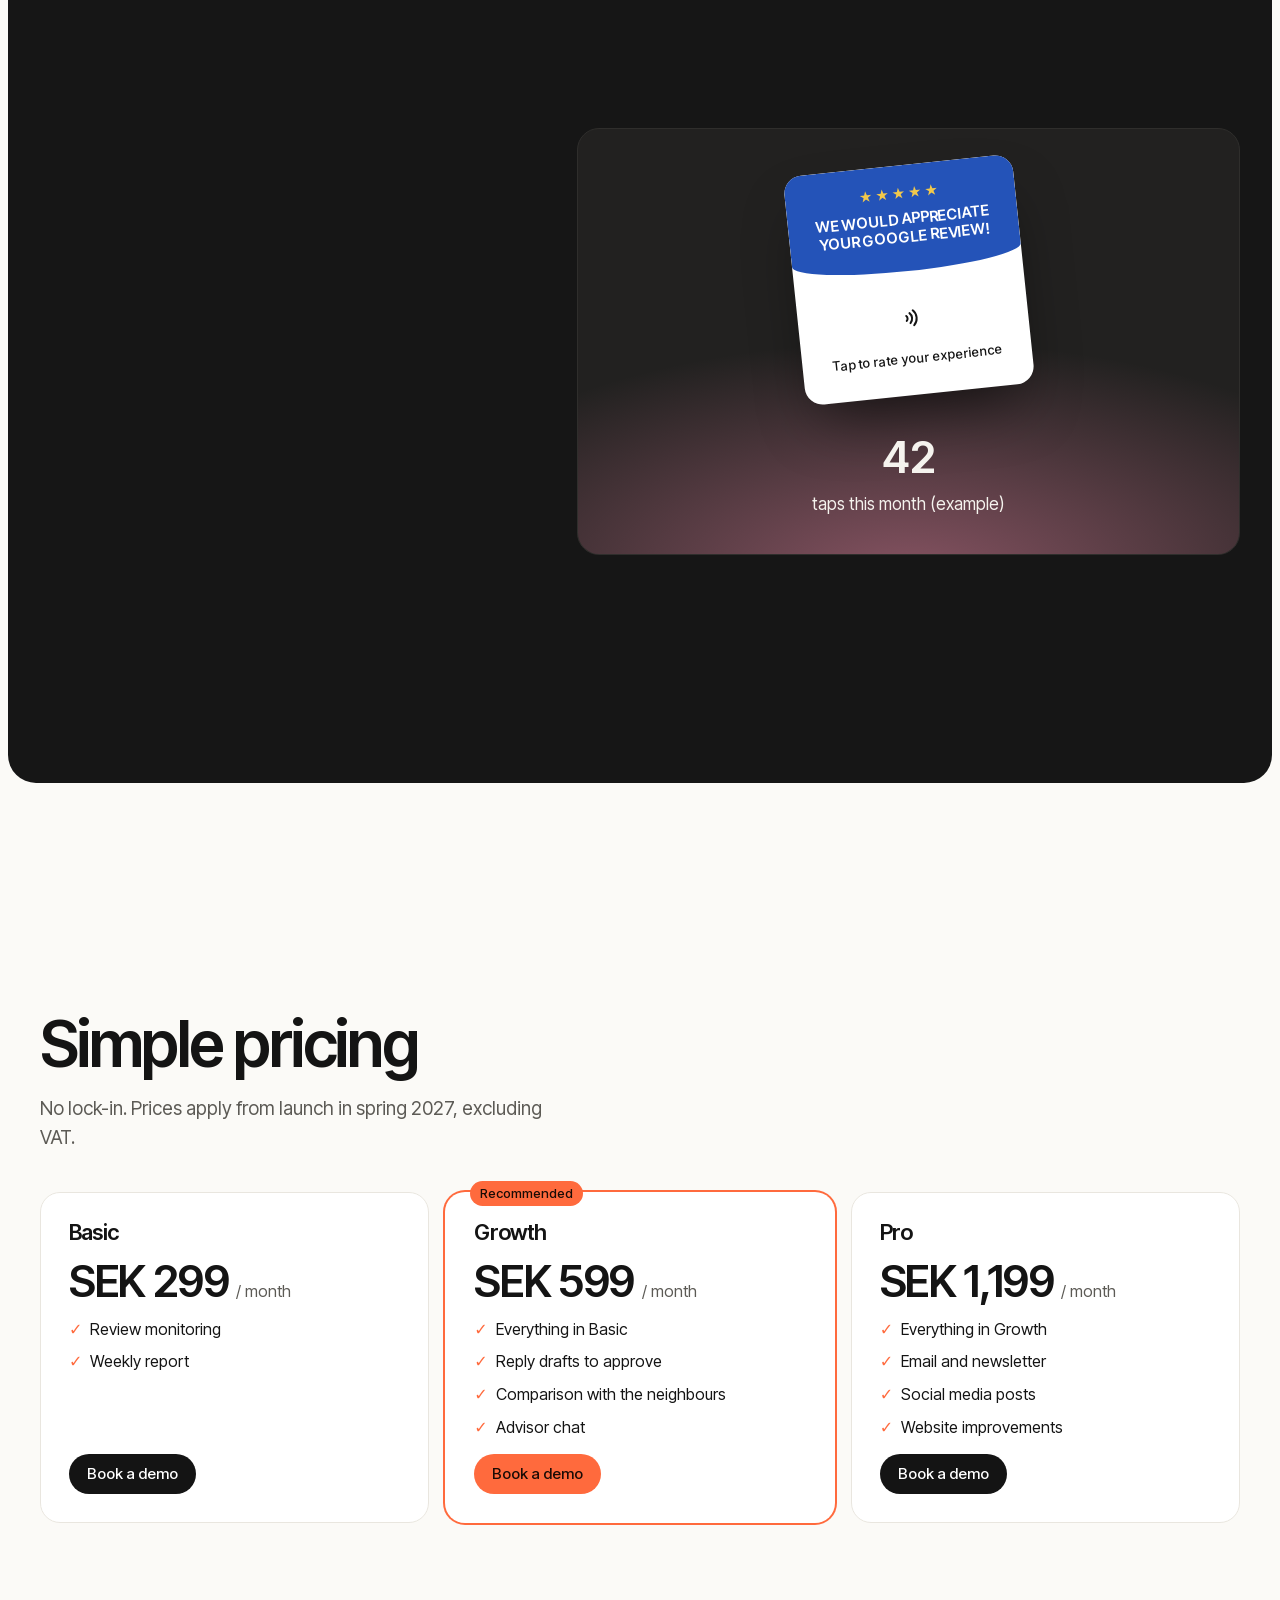
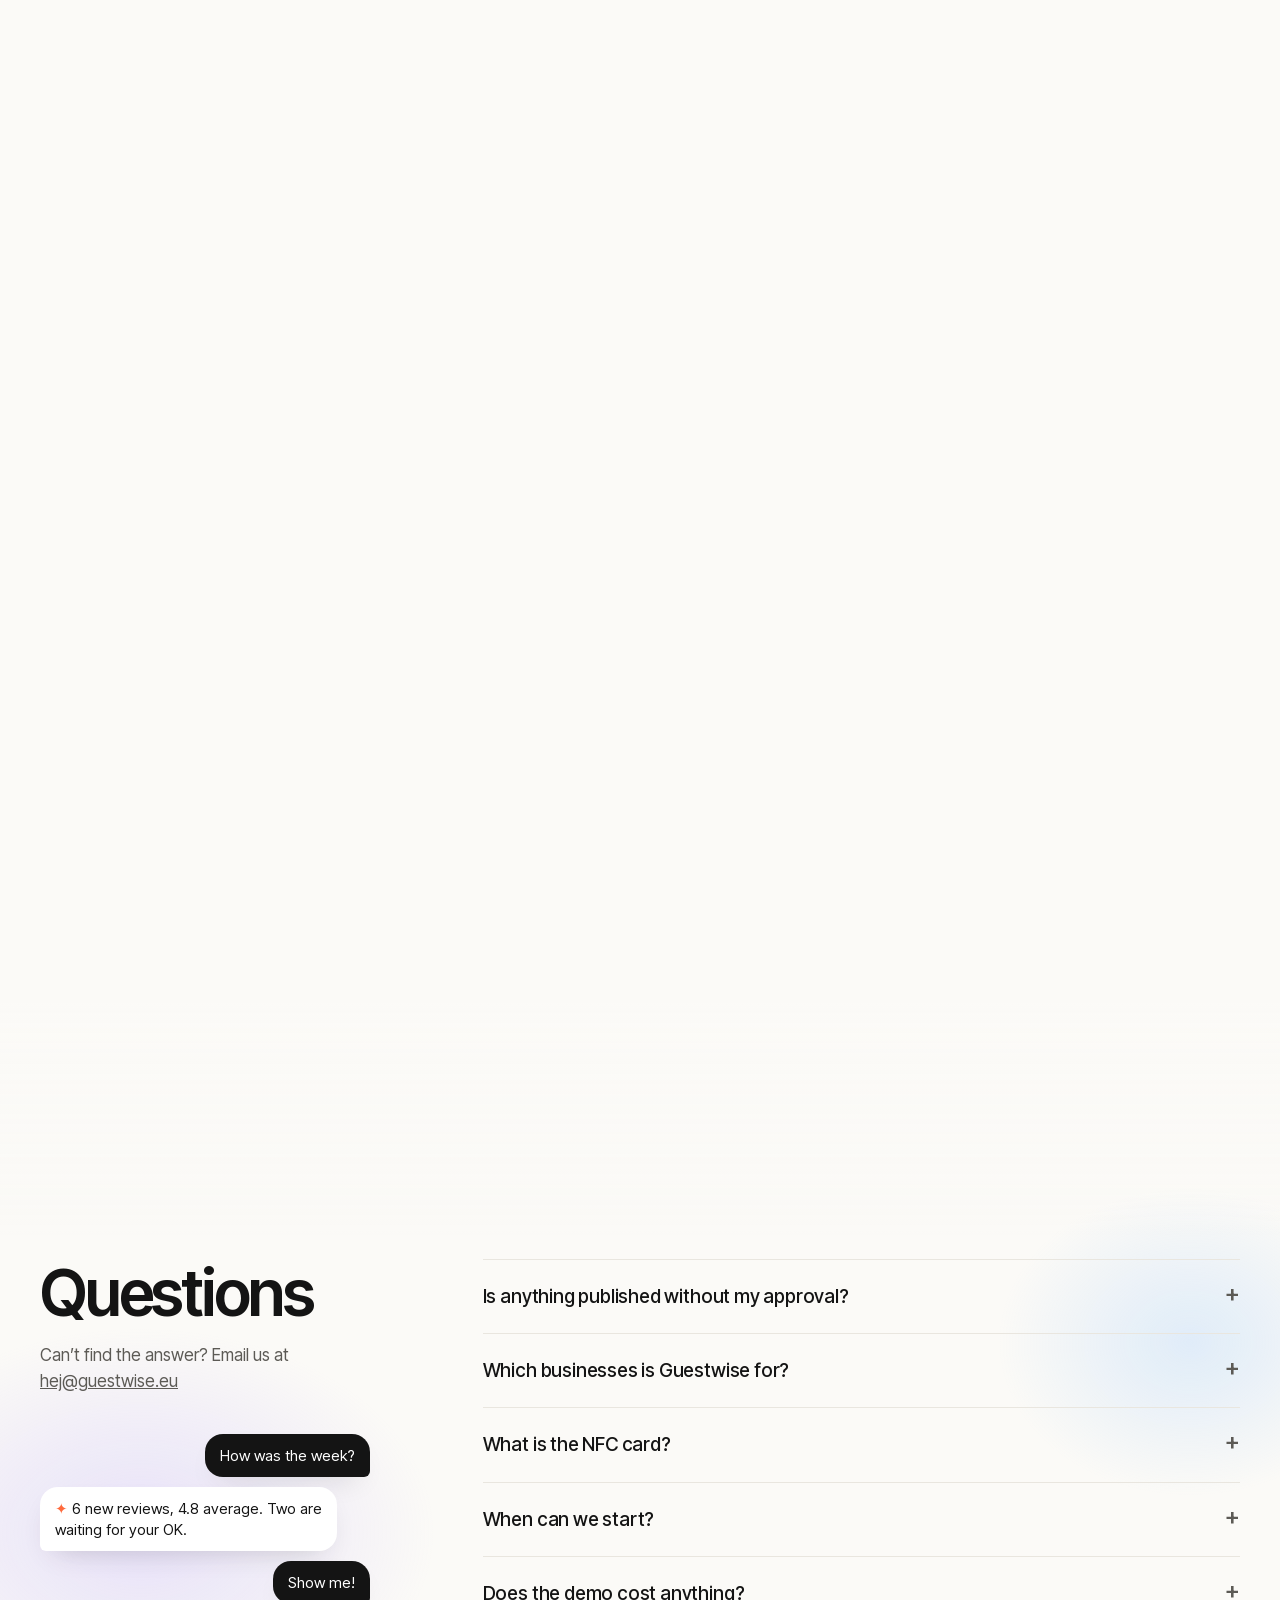
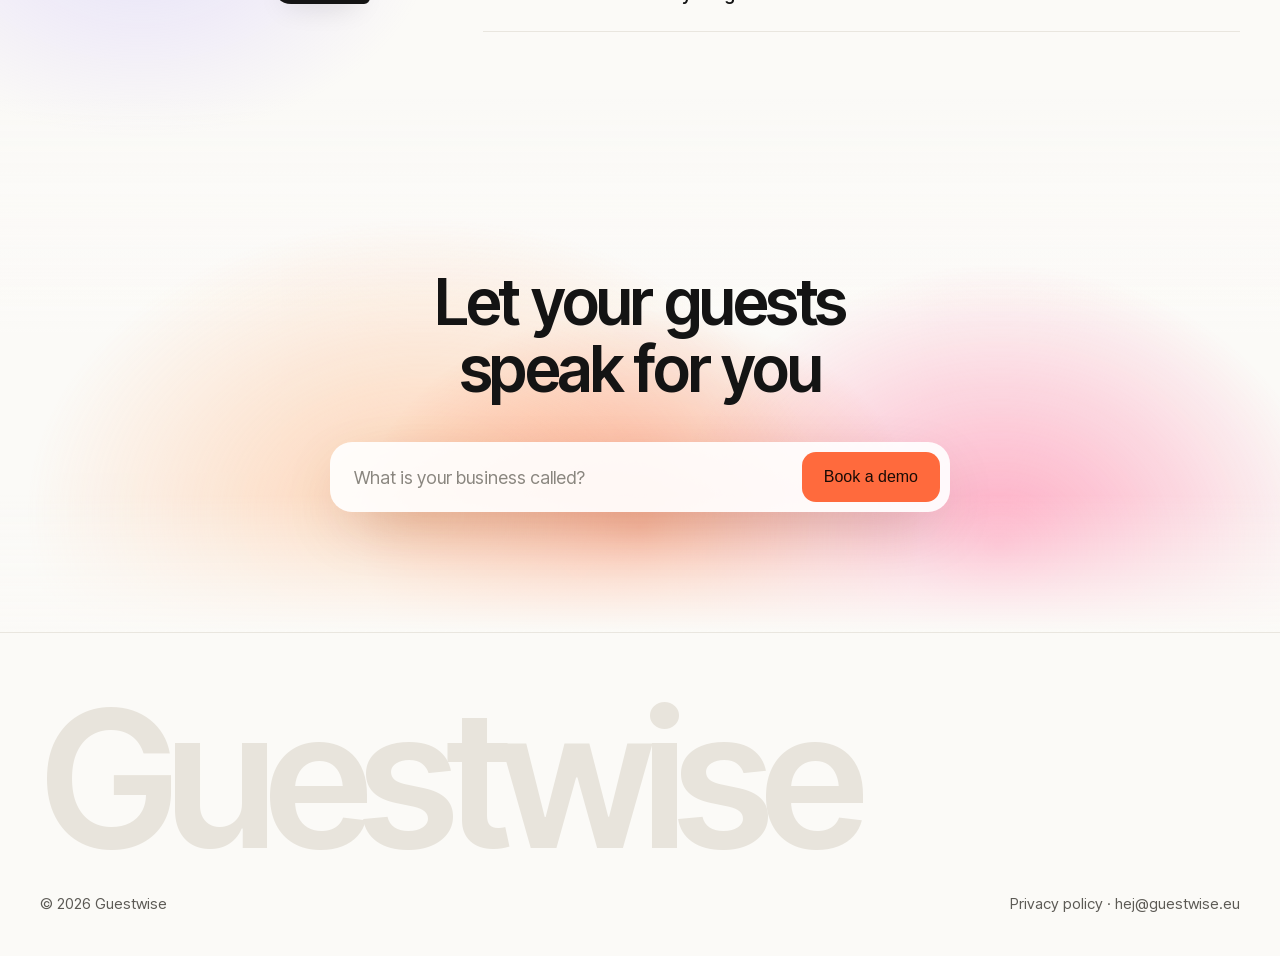
==== commit da267c42: "New star logo in header and favicon; add privacy policy page Co-Authored-By: Claude Opus 5.5 <norepl" ====
--- a/index.html
+++ b/index.html
@@ -6,7 +6,7 @@
 <title>Guestwise – fler gäster, gladare gäster</title>
 <meta name="description" content="Guestwise är AI-assistenten som hjälper små företag att få fler kunder och ge dem en bättre upplevelse. För kaféer, restauranger och salonger.">
 <meta name="theme-color" content="#fbfaf7">
-<link rel="icon" href="data:image/svg+xml,%3Csvg xmlns='http://www.w3.org/2000/svg' viewBox='0 0 24 24'%3E%3Cdefs%3E%3ClinearGradient id='g' x1='0' y1='0' x2='1' y2='1'%3E%3Cstop offset='0' stop-color='%23ffb35c'/%3E%3Cstop offset='.45' stop-color='%23ff6a3d'/%3E%3Cstop offset='.8' stop-color='%23ff6fa0'/%3E%3Cstop offset='1' stop-color='%23b49bff'/%3E%3C/linearGradient%3E%3C/defs%3E%3Cpath fill='url(%23g)' d='M12 1.5c.9 6.2 2.8 8.7 10.5 10.5-7.7 1.8-9.6 4.3-10.5 10.5C11.1 16.3 9.2 13.8 1.5 12 9.2 10.2 11.1 7.7 12 1.5z'/%3E%3C/svg%3E">
+<link rel="icon" href="logo/favicon.svg" type="image/svg+xml">
 <link rel="preload" href="fonts/inter-tight-latin.woff2" as="font" type="font/woff2" crossorigin>
 <link rel="preload" href="star-glow.webp" as="image" type="image/webp">
 <style>
@@ -33,8 +33,8 @@
   header { position: fixed; inset: 0 0 auto; z-index: 20; transition: background-color .3s, box-shadow .3s; }
   header.scrolled { background: rgba(251, 250, 247, .92); box-shadow: 0 1px 0 var(--line); }
   .nav { height: 68px; display: flex; align-items: center; justify-content: space-between; gap: 24px; }
-  .brand { display: flex; align-items: center; gap: 8px; font-weight: 600; font-size: 20px; letter-spacing: -0.02em; text-decoration: none; }
-  .brand svg { width: 22px; height: 22px; }
+  .brand { display: flex; align-items: baseline; font-weight: 600; font-size: 22px; letter-spacing: -0.03em; text-decoration: none; }
+  .brand .gmark { height: 1.12em; width: auto; position: relative; top: .42em; margin-right: .02em; } /* the mark is the g: its point sits on the baseline, the lower point hangs below */
   .links { display: flex; gap: 28px; font-size: 15px; } .links a { text-decoration: none; color: var(--muted); } .links a:hover { color: var(--ink); }
   .navr { display: flex; align-items: center; gap: 10px; }
   .lang { height: 38px; padding: 0 14px; border-radius: 999px; border: 1px solid var(--line); background: var(--card); font: inherit; font-size: 14px; cursor: pointer; }
@@ -265,7 +265,7 @@
 <a class="skip" href="#main" data-t="skip">Hoppa till innehållet</a>
 <header id="top">
   <div class="wrap nav">
-    <a class="brand" href="#main" aria-label="Guestwise" translate="no"><svg viewBox="0 0 24 24" aria-hidden="true"><defs><linearGradient id="bstar" x1="0" y1="0" x2="1" y2="1"><stop offset="0" stop-color="#ffb35c"/><stop offset=".45" stop-color="#ff6a3d"/><stop offset=".8" stop-color="#ff6fa0"/><stop offset="1" stop-color="#b49bff"/></linearGradient></defs><path fill="url(#bstar)" d="M12 1.5c.9 6.2 2.8 8.7 10.5 10.5-7.7 1.8-9.6 4.3-10.5 10.5C11.1 16.3 9.2 13.8 1.5 12 9.2 10.2 11.1 7.7 12 1.5z"/></svg>Guestwise</a>
+    <a class="brand" href="#main" aria-label="Guestwise" translate="no"><img class="gmark" src="logo/gw-g.svg" alt="" width="17" height="23">uestwise</a>
     <nav class="links" aria-label="Huvudmeny" data-t-aria="nav"><a href="#how" data-t="n1">Så fungerar det</a><a href="#story" data-t="n2">Funktioner</a><a href="#pricing" data-t="n3">Priser</a><a href="#faq" data-t="n4">Frågor</a></nav>
     <div class="navr"><button class="lang" id="lang" type="button" aria-label="Switch to English">EN</button><a class="btn" href="#book" data-t="cta">Boka visning</a></div>
   </div>
@@ -380,7 +380,7 @@
 <footer>
   <div class="wrap">
     <div class="fbig" aria-hidden="true">Guestwise</div>
-    <div class="frow"><span>© 2026 Guestwise</span><span><a href="mailto:hej@guestwise.eu">hej@guestwise.eu</a></span></div>
+    <div class="frow"><span>© 2026 Guestwise</span><span><a href="integritet.html" data-t="privacy">Integritetspolicy</a> · <a href="mailto:hej@guestwise.eu">hej@guestwise.eu</a></span></div>
   </div>
 </footer>
 
@@ -399,7 +399,7 @@
   const T = {
     en: {
       skip: 'Skip to content', n1: 'How it works', n2: 'Features', n3: 'Pricing', n4: 'FAQ', cta: 'Book a demo', cta2: 'Book a demo',
-      h1: 'More guests, happier guests', lede: 'The AI assistant that helps small businesses win more customers and give them a better experience.', bizl: 'Your business name', biz: 'What is your business called?',
+      privacy: 'Privacy policy', h1: 'More guests, happier guests', lede: 'The AI assistant that helps small businesses win more customers and give them a better experience.', bizl: 'Your business name', biz: 'What is your business called?',
       note: '20 minutes, free. We show you your own reviews.', scroll: 'Scroll', howh: 'How it works', hows: 'Three steps. You only do the last one.',
       rev: 'Good coffee, but I waited 20 minutes for my sandwich on a Saturday.', draft: 'Suggested reply',
       c1h: 'We read every review', c1p: 'Guestwise fetches new reviews from Google as soon as they arrive.',
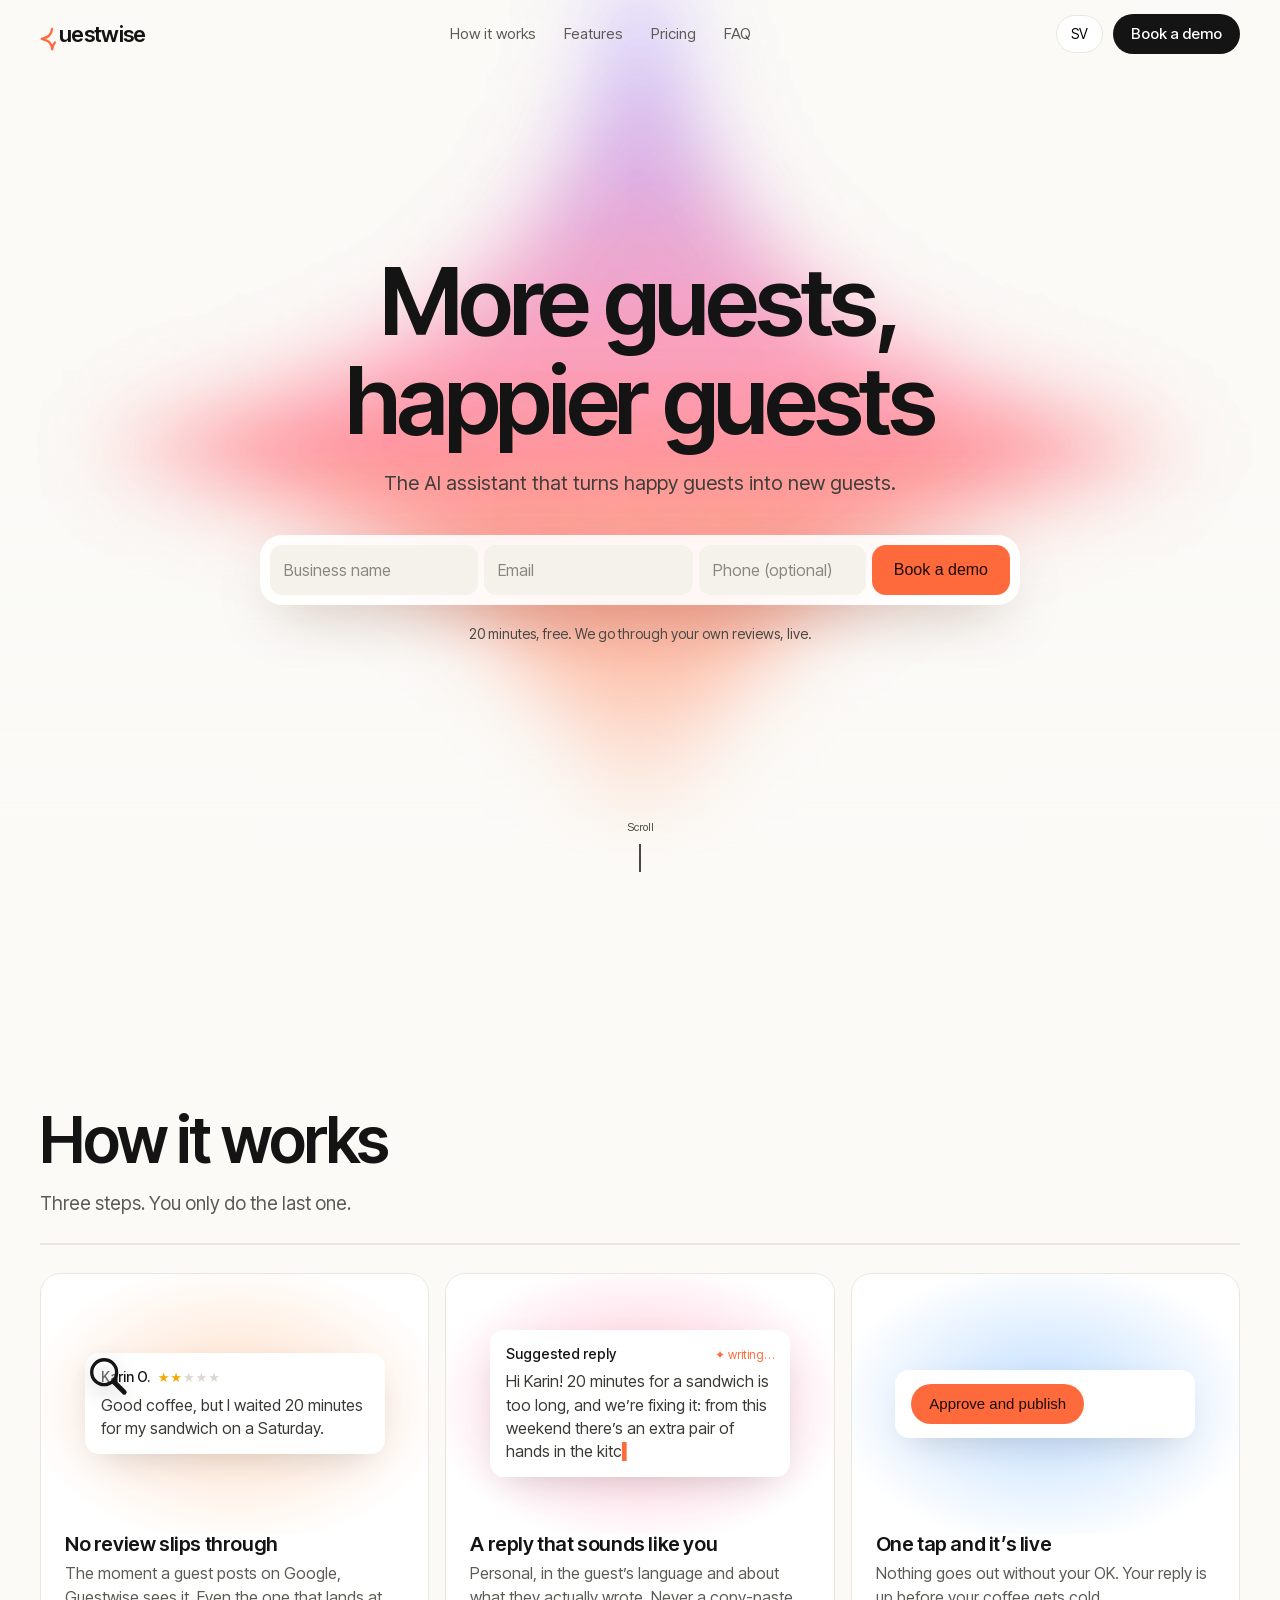
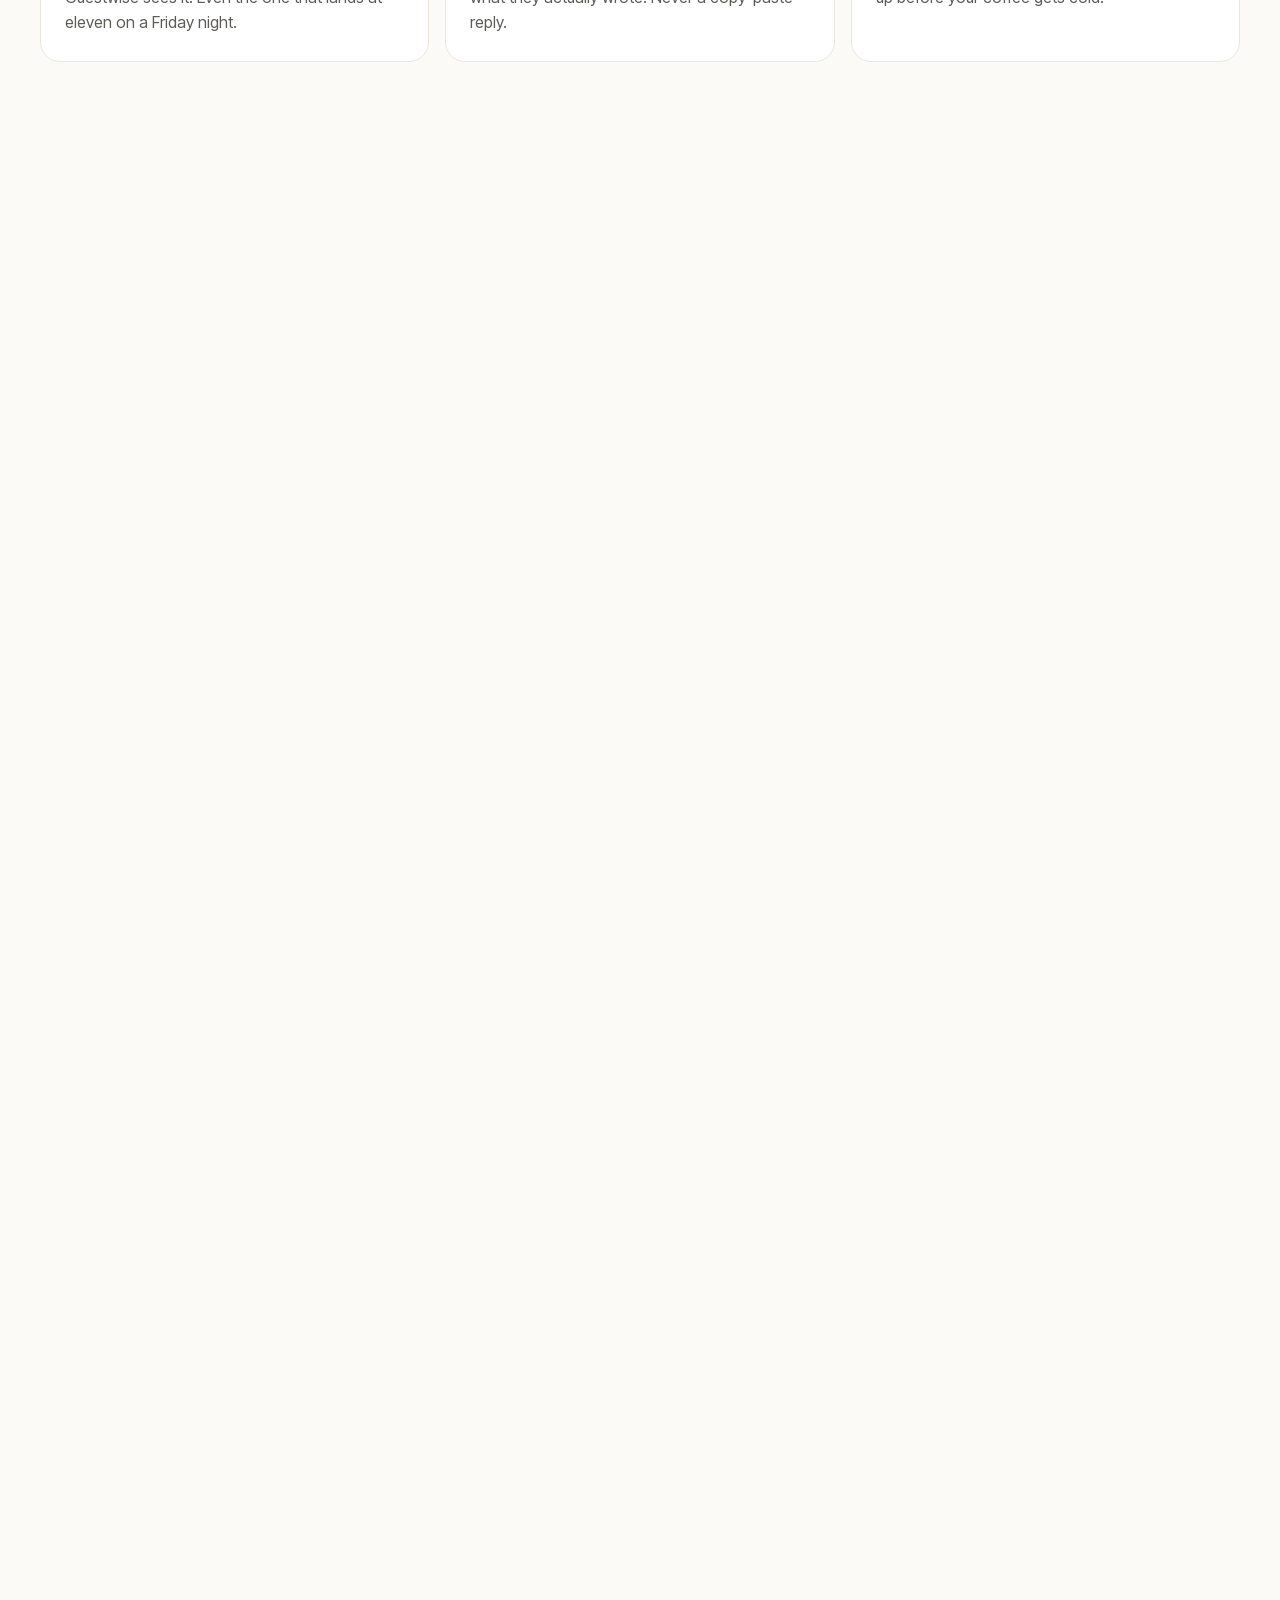
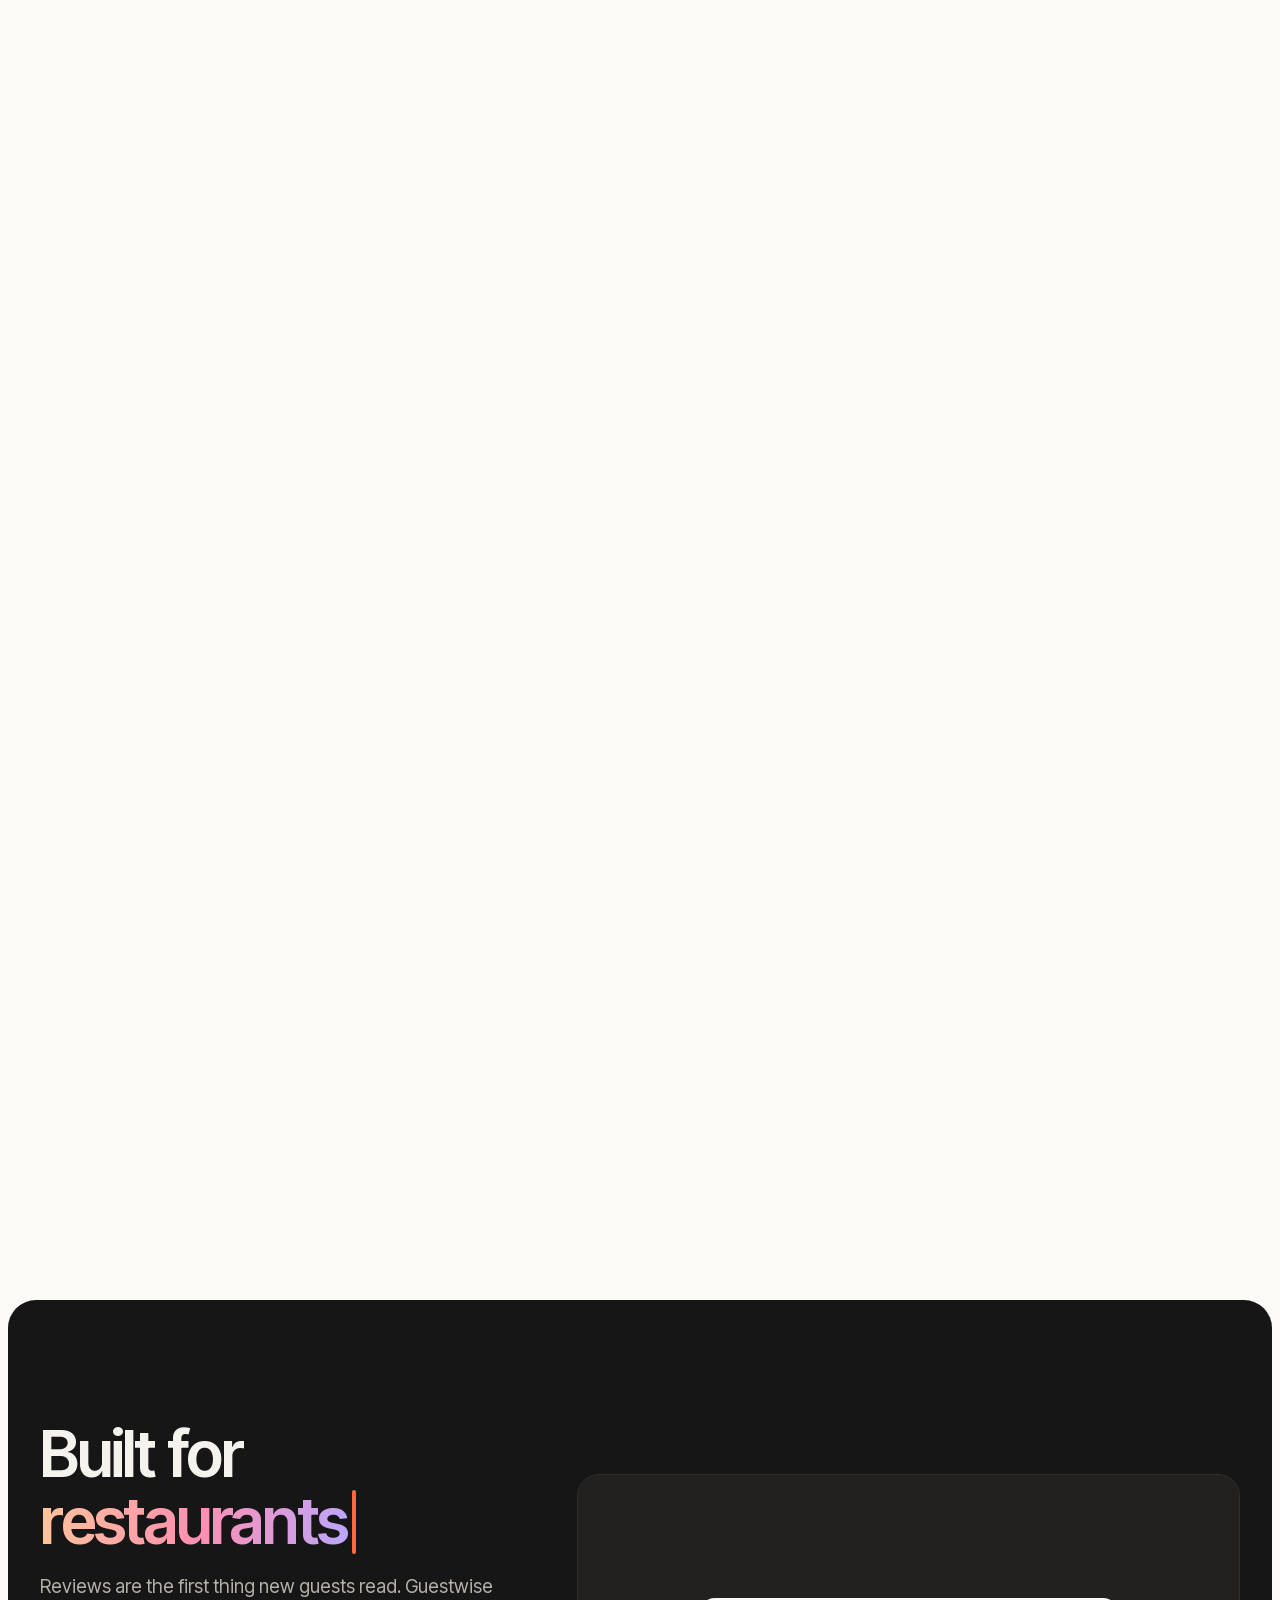
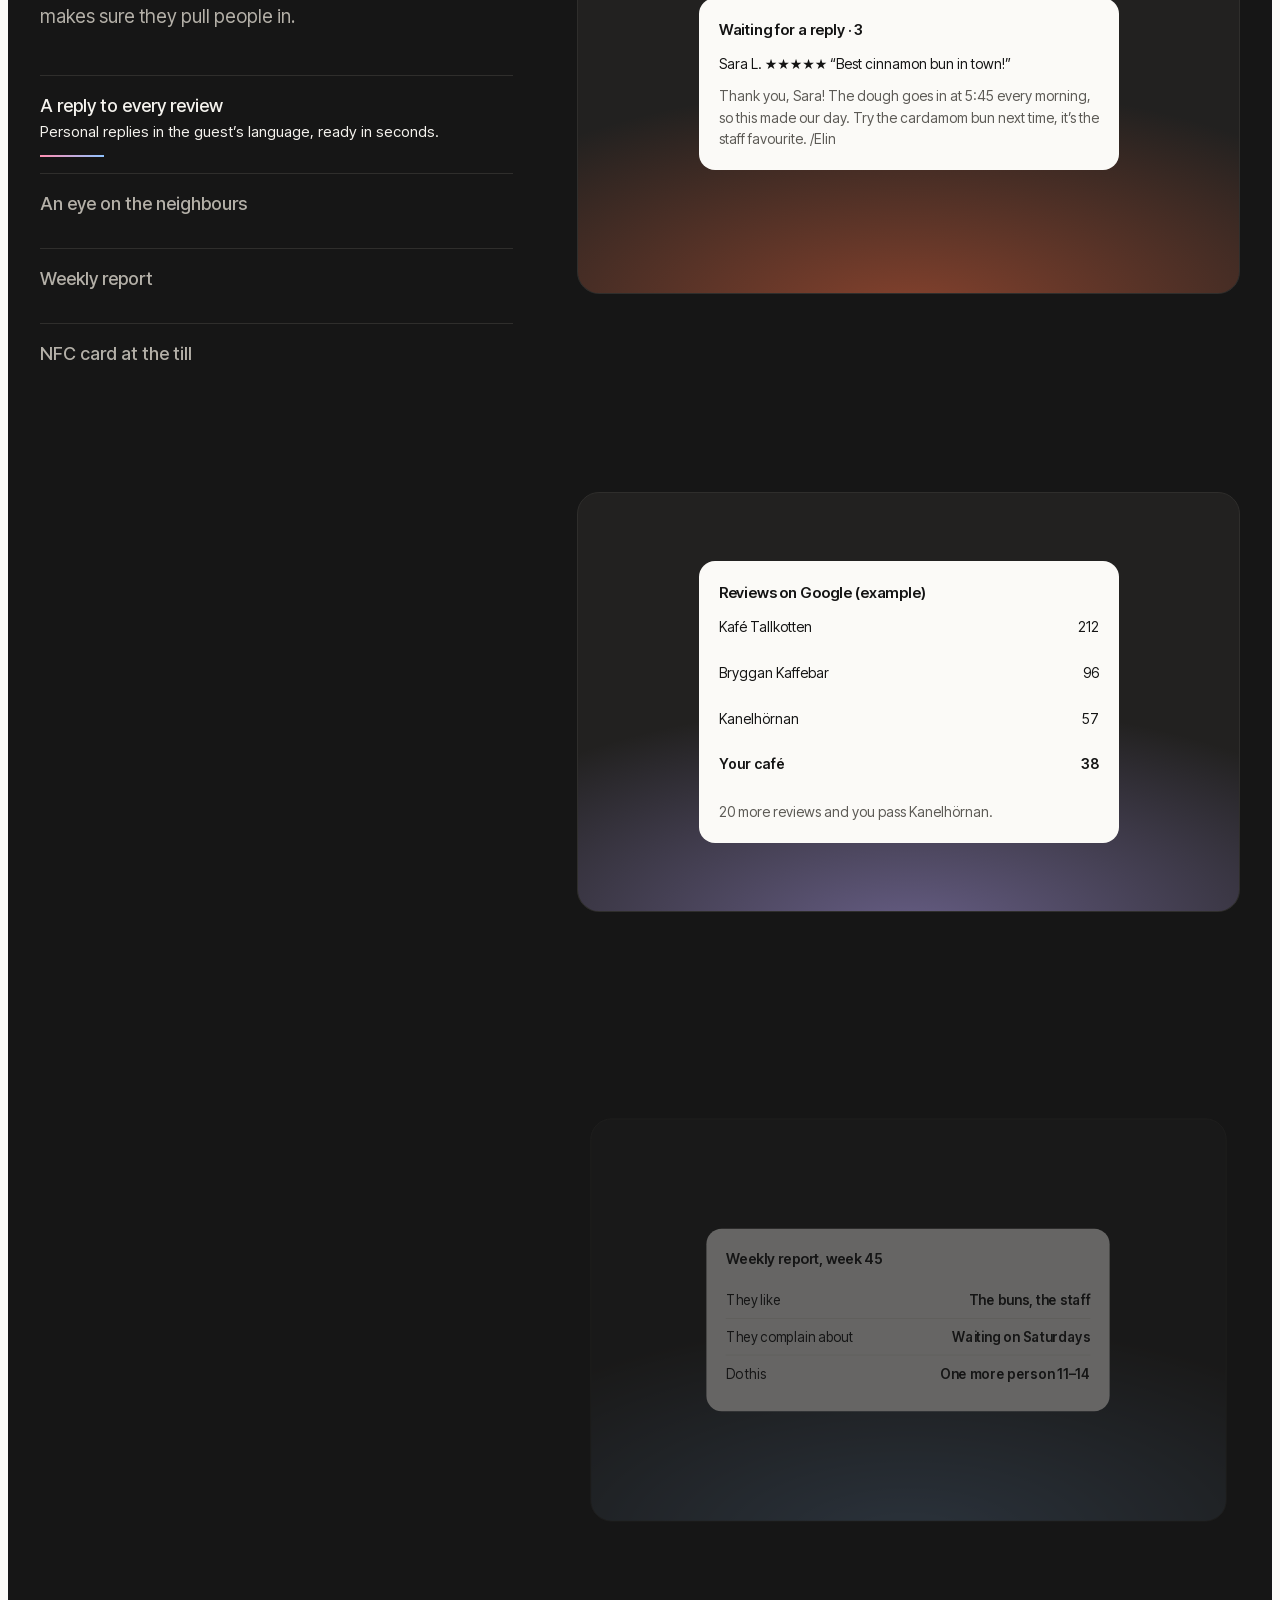
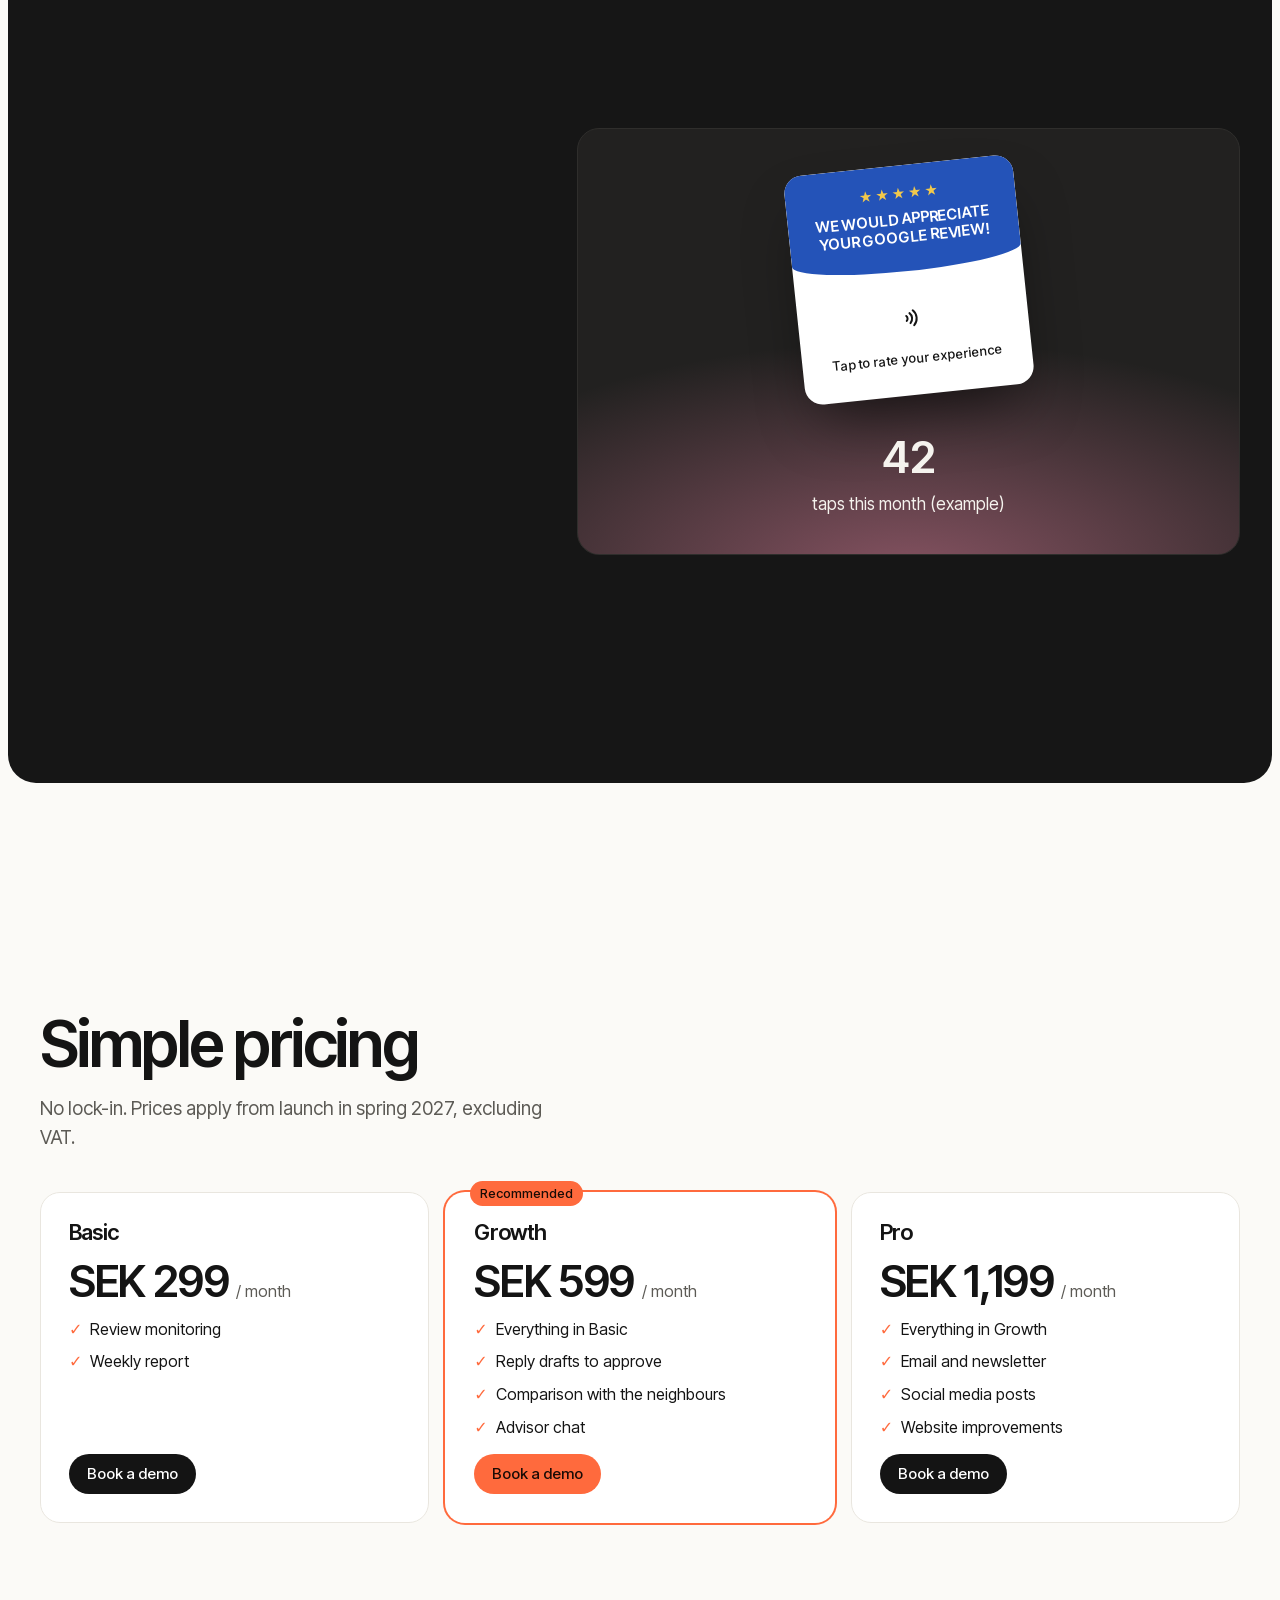
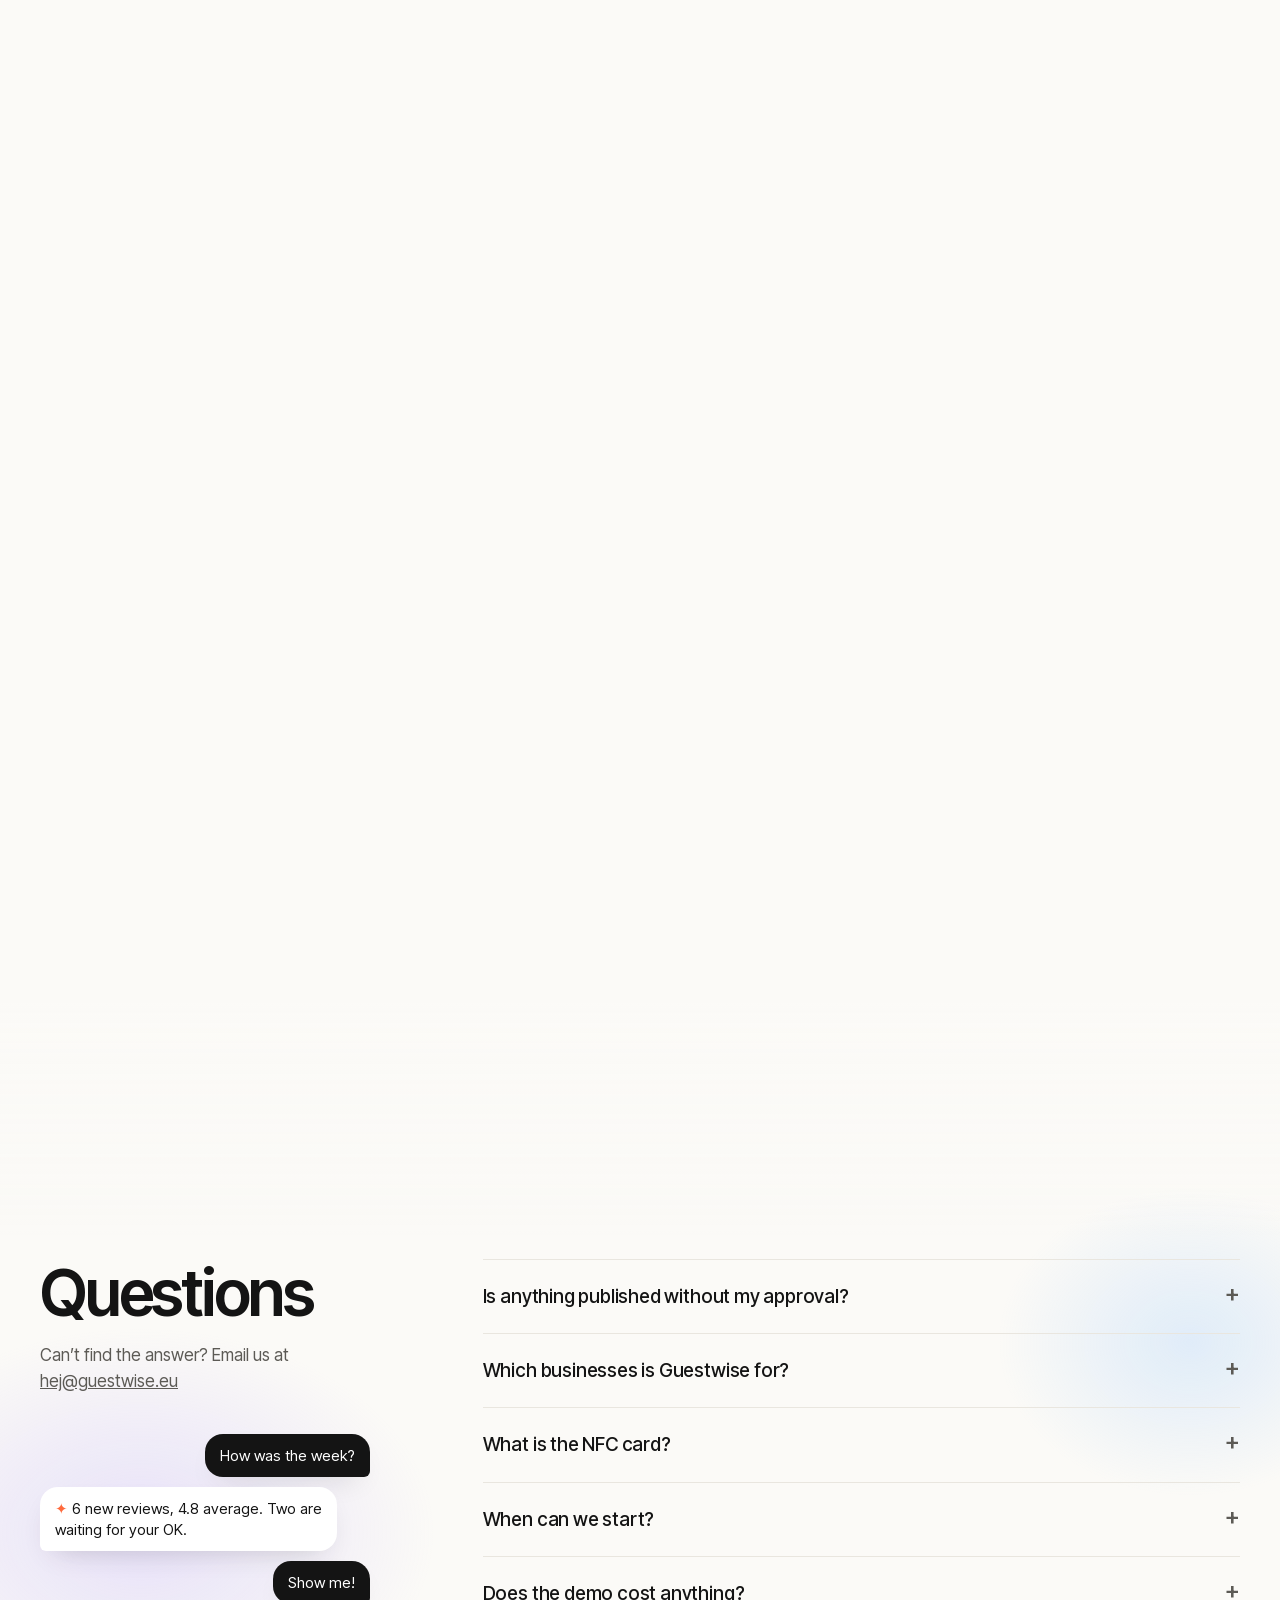
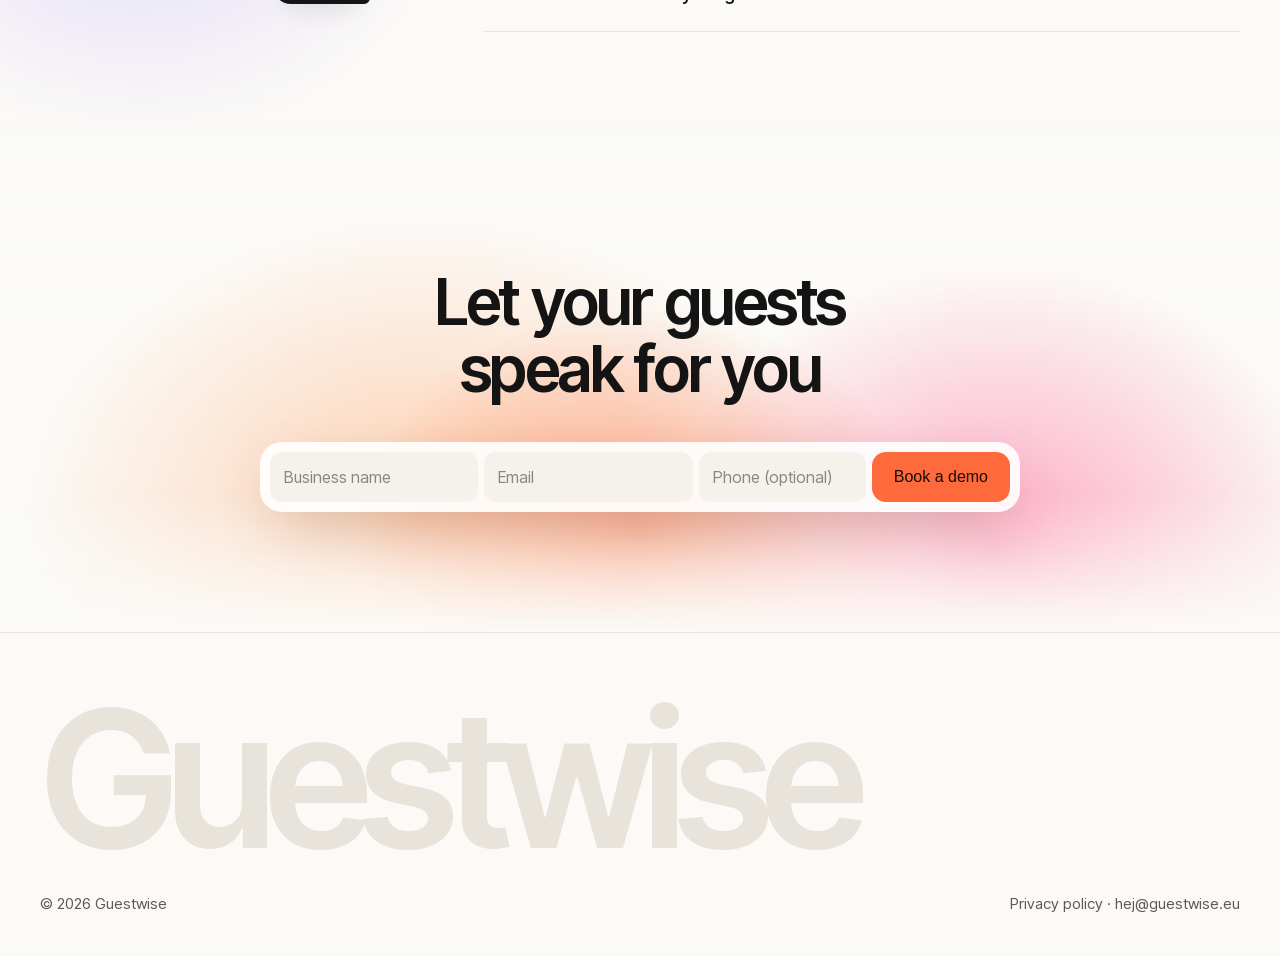
==== commit dbe50d50: "Booking form sends in the background, thank-you and about pages, rewritten copy Co-Authored-By: Clau" ====
--- a/index.html
+++ b/index.html
@@ -34,7 +34,7 @@
   header.scrolled { background: rgba(251, 250, 247, .92); box-shadow: 0 1px 0 var(--line); }
   .nav { height: 68px; display: flex; align-items: center; justify-content: space-between; gap: 24px; }
   .brand { display: flex; align-items: baseline; font-weight: 600; font-size: 22px; letter-spacing: -0.03em; text-decoration: none; }
-  .brand .gmark { height: 1.12em; width: auto; position: relative; top: .42em; margin-right: .02em; } /* the mark is the g: its point sits on the baseline, the lower point hangs below */
+  .brand .gmark { height: 1.12em; width: auto; position: relative; top: .42em; margin-right: .02em; } /* the drawn mark is the g: its angle sits on the baseline, the check hangs below */
   .links { display: flex; gap: 28px; font-size: 15px; } .links a { text-decoration: none; color: var(--muted); } .links a:hover { color: var(--ink); }
   .navr { display: flex; align-items: center; gap: 10px; }
   .lang { height: 38px; padding: 0 14px; border-radius: 999px; border: 1px solid var(--line); background: var(--card); font: inherit; font-size: 14px; cursor: pointer; }
@@ -67,6 +67,12 @@
   .ask input { flex: 1; min-width: 0; height: 50px; border: 0; background: transparent; font: inherit; font-size: 18px; color: var(--ink); }
   .ask input::placeholder { color: #8a867f; } .ask input:focus { outline: none; } .ask:focus-within { box-shadow: 0 0 0 2px var(--accent), 0 20px 60px -20px rgba(80, 30, 10, .35); }
   .ask .btn { height: 50px; padding: 0 22px; border-radius: 14px; font-size: 16px; }
+  .ask.book { width: min(760px, 100%); display: grid; grid-template-columns: 1fr 1fr 0.8fr auto; padding: 10px; gap: 6px; }
+  .ask.book input { padding: 0 14px; border-radius: 12px; font-size: 16px; background: #f5f2ec; transition: background-color .2s, box-shadow .2s; } .ask.book input:focus { background: #fff; box-shadow: inset 0 0 0 1.5px var(--accent); }
+  .ask.book:focus-within { box-shadow: 0 20px 60px -20px rgba(80, 30, 10, .35); }
+  .ask .hp { position: absolute; left: -9999px; width: 1px; height: 1px; opacity: 0; }
+  .ferr { grid-column: 1 / -1; margin: 2px 6px 4px; color: #b3261e; font-size: 14px; text-align: left; }
+  .ask .btn[disabled] { opacity: .7; cursor: progress; }
   .note { font-size: 14px; color: #4a4843; }
   .scrollcue { position: relative; margin-top: 40px; font-size: 13px; line-height: 1; color: #4a4843; display: grid; justify-items: center; gap: 10px; }
   .scrollcue span { width: 1.5px; height: 28px; background: currentColor; transform-origin: top; animation: cue 1.8s ease-in-out infinite; }
@@ -210,6 +216,7 @@
   .arw { display: none; }
   @media (max-width: 900px) {
     .links { display: none; }
+    .ask.book { grid-template-columns: 1fr 1fr; } .ask.book .btn { grid-column: 1 / -1; }
     section { padding: 96px 0; }
     .cards, .plans { grid-template-columns: 1fr; }
     .story, .faq { grid-template-columns: 1fr; gap: 32px; }
@@ -247,6 +254,7 @@
     .wrap { width: calc(100% - 32px); }
     .navr .btn { display: none; }
     .ask { flex-direction: column; align-items: stretch; padding: 10px; } .ask input { padding: 0 12px; } .ask .btn { width: 100%; }
+    .ask.book { grid-template-columns: 1fr; }
     .hero .sub { font-size: 17px; }
     .starglow img { width: 222vw; top: 58%; }
     .glow i, .starglow img { animation: none !important; will-change: auto; }
@@ -276,13 +284,19 @@
     <div class="glow starglow" aria-hidden="true"><img src="star-glow.webp" alt="" width="520" height="520" decoding="async" fetchpriority="high"></div>
     <div class="wrap hero-in">
       <h1 class="rv" data-t="h1">Fler gäster, gladare gäster</h1>
-      <p class="sub rv" style="--i:1" data-t="lede">AI-assistenten som hjälper små företag att få fler kunder och ge dem en bättre upplevelse.</p>
-      <form class="ask rv" style="--i:2" data-book>
-        <label class="skip" for="biz1" data-t="bizl">Ditt företags namn</label>
-        <input id="biz1" name="biz" autocomplete="organization" spellcheck="false" maxlength="80" data-t-ph="biz" placeholder="Vad heter ditt företag?">
+      <p class="sub rv" style="--i:1" data-t="lede">AI-assistenten som gör nöjda gäster till nya gäster.</p>
+      <form class="ask book rv" style="--i:2" data-book novalidate>
+        <label class="skip" for="biz1" data-t="bizl">Företagets namn</label>
+        <input id="biz1" name="biz" autocomplete="organization" spellcheck="false" maxlength="80" required data-t-ph="biz" placeholder="Företagets namn">
+        <label class="skip" for="mail1" data-t="maill">E-post</label>
+        <input id="mail1" name="email" type="email" autocomplete="email" spellcheck="false" maxlength="120" required data-t-ph="mail" placeholder="E-post">
+        <label class="skip" for="tel1" data-t="phonel">Telefon (valfritt)</label>
+        <input id="tel1" name="phone" type="tel" autocomplete="tel" maxlength="30" data-t-ph="phone" placeholder="Telefon (valfritt)">
+        <input class="hp" name="botcheck" tabindex="-1" autocomplete="off" aria-hidden="true">
         <button class="btn hot" type="submit" data-t="cta2">Boka en visning</button>
+        <p class="ferr" role="alert" hidden></p>
       </form>
-      <p class="note rv" style="--i:3" data-t="note">20 minuter, kostnadsfritt. Vi visar era egna recensioner.</p>
+      <p class="note rv" style="--i:3" data-t="note">20 minuter, kostnadsfritt. Vi går igenom era egna recensioner, live.</p>
     </div>
     <div class="scrollcue" aria-hidden="true"><small data-t="scroll">Scrolla</small><span></span></div>
   </section>
@@ -294,15 +308,15 @@
       <div class="swipewrap"><button class="arw prev" type="button" data-t-aria="prev" aria-label="Föregående"><svg viewBox="0 0 24 24" aria-hidden="true"><path d="M15 5l-7 7 7 7"/></svg></button><button class="arw next" type="button" data-t-aria="next" aria-label="Nästa"><svg viewBox="0 0 24 24" aria-hidden="true"><path d="M9 5l7 7-7 7"/></svg></button><div class="cards swipe">
         <article class="card rv">
           <div class="stage"><div class="mini"><div class="who">Karin O. <span class="stars" role="img" aria-label="2 av 5 stjärnor">★★<b>★★★</b></span></div><p data-t="rev">Gott kaffe, men jag fick vänta 20 minuter på mackan en lördag.</p><svg class="lens" viewBox="0 0 48 48" aria-hidden="true"><circle cx="20" cy="20" r="13" fill="rgba(255,255,255,.35)" stroke="#141414" stroke-width="3.5"/><path d="M14 14a8 8 0 0 1 8-3" fill="none" stroke="#fff" stroke-width="2.5" stroke-linecap="round"/><path d="M30 30l11 11" stroke="#141414" stroke-width="5" stroke-linecap="round"/></svg></div></div>
-          <div class="txt"><h3 data-t="c1h">Vi läser varje recension</h3><p data-t="c1p">Guestwise hämtar nya recensioner från Google så fort de kommer.</p></div>
+          <div class="txt"><h3 data-t="c1h">Ingen recension missas</h3><p data-t="c1p">Så fort en gäst skriver på Google ser Guestwise det. Även den som kommer klockan elva en fredagkväll.</p></div>
         </article>
         <article class="card rv" style="--i:1">
           <div class="stage"><div class="mini"><div class="who"><span data-t="draft">Förslag till svar</span><span class="wr" data-t="wr">✦ skriver…</span></div><p class="typed" id="typed"></p></div></div>
-          <div class="txt"><h3 data-t="c2h">Svaret skrivs i er ton</h3><p data-t="c2p">På samma språk som recensionen, och om det som gästen faktiskt skrev.</p></div>
+          <div class="txt"><h3 data-t="c2h">Ett svar som låter som ni</h3><p data-t="c2p">Personligt, på gästens språk och om det gästen faktiskt skrev. Aldrig ett kopierat standardsvar.</p></div>
         </article>
         <article class="card rv" style="--i:2">
           <div class="stage"><div class="mini"><div class="approve" id="approve"><span class="bwrap"><span class="spark" aria-hidden="true"><i style="--x:-125px;--y:-34px"></i><i style="--x:-140px;--y:6px"></i><i style="--x:-110px;--y:38px"></i><i style="--x:-80px;--y:-46px"></i><i style="--x:125px;--y:-34px"></i><i style="--x:140px;--y:6px"></i><i style="--x:110px;--y:38px"></i><i style="--x:80px;--y:-46px"></i></span><button class="btn hot" type="button" data-t="ok">Godkänn och publicera</button></span><span class="tick" role="status" data-t="okd">✓ Publicerat på Google</span><svg class="cursor" viewBox="0 0 24 24" aria-hidden="true"><path d="M4 2.5l15 9.2-6.6 1.4 3.9 7.3-2.9 1.5-3.9-7.4L4.6 19z" fill="#141414" stroke="#fff" stroke-width="1.4" stroke-linejoin="round"/></svg></div></div></div>
-          <div class="txt"><h3 data-t="c3h">Du godkänner med ett klick</h3><p data-t="c3p">Inget publiceras utan dig, om du inte själv väljer det.</p></div>
+          <div class="txt"><h3 data-t="c3h">Ett tryck, sen är det ute</h3><p data-t="c3p">Inget publiceras utan ditt ok. Svaret ligger ute innan kaffet hunnit kallna.</p></div>
         </article>
       </div></div>
     </div>
@@ -313,17 +327,17 @@
       <div class="wrap story">
         <div class="story-l">
           <h2><span data-t="sth">Byggt för</span><br><span class="word" id="word">kaféer</span></h2>
-          <p class="sub" data-t="sts">Mer än svar. Guestwise håller koll på allt som får fler att hitta er.</p>
+          <p class="sub" data-t="sts">Recensionerna är det första nya gäster läser. Guestwise ser till att de lockar.</p>
           <div class="stepwin"><ol class="steps" id="steps">
-            <li class="on" data-s="0"><b data-t="s0h">Svar på varje recension</b><span data-t="s0p">Utkast i er ton på svenska eller engelska, klara att godkänna.</span><i class="bar"></i></li>
-            <li data-s="1"><b data-t="s1h">Koll på grannarna</b><span data-t="s1p">Se hur ni ligger till mot kaféerna på samma gata, och hur långt det är kvar.</span><i class="bar"></i></li>
-            <li data-s="2"><b data-t="s2h">Veckorapport</b><span data-t="s2p">Vad gästerna gillar, vad de klagar på och vad du kan göra åt det.</span><i class="bar"></i></li>
-            <li data-s="3"><b data-t="s3h">NFC-kort vid kassan</b><span data-t="s3p">Gästen blippar med mobilen och hamnar direkt på er recensionssida.</span><i class="bar"></i></li>
+            <li class="on" data-s="0"><b data-t="s0h">Svar på varje recension</b><span data-t="s0p">Personliga svar på gästens språk, klara på några sekunder.</span><i class="bar"></i></li>
+            <li data-s="1"><b data-t="s1h">Koll på grannarna</b><span data-t="s1p">Se exakt hur många recensioner som skiljer er från stället på hörnet.</span><i class="bar"></i></li>
+            <li data-s="2"><b data-t="s2h">Veckorapport</b><span data-t="s2p">Vad gästerna älskar, vad som skaver och vad du kan göra åt det redan i veckan.</span><i class="bar"></i></li>
+            <li data-s="3"><b data-t="s3h">NFC-kort vid kassan</b><span data-t="s3p">Gästen blippar mobilen mot kortet och landar direkt på er recensionssida. Inget letande.</span><i class="bar"></i></li>
           </ol></div>
         </div>
         <div class="story-r">
-          <div class="panel on" data-s="0"><div class="dui"><h4 data-t="p0h">Väntar på svar · 3</h4><p data-t="p0a">“Bästa kanelbullen i stan!” ★★★★★</p><p style="margin-top:10px;color:#5c5a55" data-t="p0b">Tack så mycket! Vi bakar dem varje morgon, välkommen tillbaka. /Elin</p></div></div>
-          <div class="panel" data-s="1"><div class="dui"><h4 data-t="p1h">Recensioner på Google (exempel)</h4><div class="lad"><div>Kafé Tallkotten<span>212</span><i style="--w:100%"></i></div><div>Bryggan Kaffebar<span>96</span><i style="--w:45%"></i></div><div>Kanelhörnan<span>57</span><i style="--w:27%"></i></div><div class="me"><span data-t="you">Ert kafé</span><span>38</span><i style="--w:18%"></i></div></div><p style="margin-top:14px;color:#5c5a55" data-t="p1b">19 recensioner kvar till nästa granne.</p></div></div>
+          <div class="panel on" data-s="0"><div class="dui"><h4 data-t="p0h">Väntar på svar · 3</h4><p data-t="p0a">Sara L. ★★★★★ “Bästa kanelbullen i stan!”</p><p style="margin-top:10px;color:#5c5a55" data-t="p0b">Tack Sara! Degen sätts kvart i sex varje morgon, så det här värmer. Prova kardemummabullen nästa gång, den är personalens favorit. /Elin</p></div></div>
+          <div class="panel" data-s="1"><div class="dui"><h4 data-t="p1h">Recensioner på Google (exempel)</h4><div class="lad"><div>Kafé Tallkotten<span>212</span><i style="--w:100%"></i></div><div>Bryggan Kaffebar<span>96</span><i style="--w:45%"></i></div><div>Kanelhörnan<span>57</span><i style="--w:27%"></i></div><div class="me"><span data-t="you">Ert kafé</span><span>38</span><i style="--w:18%"></i></div></div><p style="margin-top:14px;color:#5c5a55" data-t="p1b">20 recensioner till, sen går ni om Kanelhörnan.</p></div></div>
           <div class="panel" data-s="2"><div class="dui"><h4 data-t="p2h">Veckorapport, vecka 45</h4><div class="rep"><div class="k"><span data-t="p2a">Gillar</span><b data-t="p2av">Bullarna, personalen</b></div><div class="k"><span data-t="p2b">Klagar på</span><b data-t="p2bv">Väntetid på lördagar</b></div><div class="k" style="border:0"><span data-t="p2c">Gör så här</span><b data-t="p2cv">En extra person 11–14</b></div></div></div></div>
           <div class="panel" data-s="3"><div><div class="nfc"><div class="ntop"><span class="nst" role="img" aria-label="5 av 5 stjärnor">★★★★★</span><b data-t="nfcb">Vi uppskattar din recension på Google!</b></div><div class="nbot"><div class="wave" aria-hidden="true"><span></span><span></span><svg viewBox="0 0 24 24"><path d="M9 7a7 7 0 0 1 0 10M12.5 4.5a10.5 10.5 0 0 1 0 15M5.5 9.5a3.5 3.5 0 0 1 0 5" fill="none" stroke="#141414" stroke-width="2" stroke-linecap="round"/></svg></div><small data-t="tap">Blippa för att betygsätta</small></div></div><div class="count"><b id="taps">0</b><span data-t="taps">blipp den här månaden (exempel)</span></div></div></div>
         </div>
@@ -368,10 +382,16 @@
     <div class="glow" aria-hidden="true"><i></i><i></i><i></i></div>
     <div class="wrap hero-in">
       <h2 class="rv" data-t="fh">Låt gästerna prata för er</h2>
-      <form class="ask rv" style="--i:1" data-book>
-        <label class="skip" for="biz2" data-t="bizl">Ditt företags namn</label>
-        <input id="biz2" name="biz" autocomplete="organization" spellcheck="false" maxlength="80" data-t-ph="biz" placeholder="Vad heter ditt företag?">
+      <form class="ask book rv" style="--i:1" data-book novalidate>
+        <label class="skip" for="biz2" data-t="bizl">Företagets namn</label>
+        <input id="biz2" name="biz" autocomplete="organization" spellcheck="false" maxlength="80" required data-t-ph="biz" placeholder="Företagets namn">
+        <label class="skip" for="mail2" data-t="maill">E-post</label>
+        <input id="mail2" name="email" type="email" autocomplete="email" spellcheck="false" maxlength="120" required data-t-ph="mail" placeholder="E-post">
+        <label class="skip" for="tel2" data-t="phonel">Telefon (valfritt)</label>
+        <input id="tel2" name="phone" type="tel" autocomplete="tel" maxlength="30" data-t-ph="phone" placeholder="Telefon (valfritt)">
+        <input class="hp" name="botcheck" tabindex="-1" autocomplete="off" aria-hidden="true">
         <button class="btn hot" type="submit" data-t="cta2">Boka en visning</button>
+        <p class="ferr" role="alert" hidden></p>
       </form>
     </div>
   </section>
@@ -387,7 +407,6 @@
 <script>
 (() => {
   document.documentElement.classList.add('js');
-  const EMAIL = 'hej@guestwise.eu'; // placeholder until the real address exists
   const reduce = matchMedia('(prefers-reduced-motion: reduce)').matches;
   // pinning: 'Så fungerar det' pins on every screen tall enough; 'Priser' only on wide screens (three cards side by side)
   const onScrollFns = []; let ticking = false;
@@ -399,19 +418,19 @@
   const T = {
     en: {
       skip: 'Skip to content', n1: 'How it works', n2: 'Features', n3: 'Pricing', n4: 'FAQ', cta: 'Book a demo', cta2: 'Book a demo',
-      privacy: 'Privacy policy', h1: 'More guests, happier guests', lede: 'The AI assistant that helps small businesses win more customers and give them a better experience.', bizl: 'Your business name', biz: 'What is your business called?',
-      note: '20 minutes, free. We show you your own reviews.', scroll: 'Scroll', howh: 'How it works', hows: 'Three steps. You only do the last one.',
+      privacy: 'Privacy policy', h1: 'More guests, happier guests', lede: 'The AI assistant that turns happy guests into new guests.', bizl: 'Business name', biz: 'Business name', maill: 'Email', mail: 'Email', phonel: 'Phone (optional)', phone: 'Phone (optional)', sending: 'Sending…', formErr: 'Something went wrong. Try again, or email us at hej@guestwise.eu.',
+      note: '20 minutes, free. We go through your own reviews, live.', scroll: 'Scroll', howh: 'How it works', hows: 'Three steps. You only do the last one.',
       rev: 'Good coffee, but I waited 20 minutes for my sandwich on a Saturday.', draft: 'Suggested reply',
-      c1h: 'We read every review', c1p: 'Guestwise fetches new reviews from Google as soon as they arrive.',
-      c2h: 'The reply is written in your tone', c2p: 'In the same language as the review, about what the guest actually wrote.',
-      ok: 'Approve and publish', okd: '✓ Published on Google', c3h: 'You approve with one click', c3p: 'Nothing is published without you, unless you choose so.',
-      sth: 'Built for', sts: 'More than replies. Guestwise keeps track of everything that helps more people find you.',
-      s0h: 'A reply to every review', s0p: 'Drafts in your tone, in Swedish or English, ready to approve.',
-      s1h: 'An eye on the neighbours', s1p: 'See how you compare with the cafés on your street, and how far there is to go.',
-      s2h: 'Weekly report', s2p: 'What guests like, what they complain about, and what you can do about it.',
-      s3h: 'NFC card at the till', s3p: 'Guests tap their phone and land straight on your review page.',
-      p0h: 'Waiting for a reply · 3', p0a: '“Best cinnamon bun in town!” ★★★★★', p0b: 'Thank you so much! We bake them every morning, welcome back. /Elin',
-      p1h: 'Reviews on Google (example)', you: 'Your café', p1b: '19 reviews to go to pass the next neighbour.',
+      c1h: 'No review slips through', c1p: 'The moment a guest posts on Google, Guestwise sees it. Even the one that lands at eleven on a Friday night.',
+      c2h: 'A reply that sounds like you', c2p: 'Personal, in the guest’s language and about what they actually wrote. Never a copy-paste reply.',
+      ok: 'Approve and publish', okd: '✓ Published on Google', c3h: 'One tap and it’s live', c3p: 'Nothing goes out without your OK. Your reply is up before your coffee gets cold.',
+      sth: 'Built for', sts: 'Reviews are the first thing new guests read. Guestwise makes sure they pull people in.',
+      s0h: 'A reply to every review', s0p: 'Personal replies in the guest’s language, ready in seconds.',
+      s1h: 'An eye on the neighbours', s1p: 'See exactly how many reviews stand between you and the place on the corner.',
+      s2h: 'Weekly report', s2p: 'What guests love, what bugs them, and what you can do about it this week.',
+      s3h: 'NFC card at the till', s3p: 'Guests tap their phone on the card and land right on your review page. No searching.',
+      p0h: 'Waiting for a reply · 3', p0a: 'Sara L. ★★★★★ “Best cinnamon bun in town!”', p0b: 'Thank you, Sara! The dough goes in at 5:45 every morning, so this made our day. Try the cardamom bun next time, it’s the staff favourite. /Elin',
+      p1h: 'Reviews on Google (example)', you: 'Your café', p1b: '20 more reviews and you pass Kanelhörnan.',
       p2h: 'Weekly report, week 45', p2a: 'They like', p2av: 'The buns, the staff', p2b: 'They complain about', p2bv: 'Waiting on Saturdays', p2c: 'Do this', p2cv: 'One more person 11–14',
       tap: 'Tap to rate your experience', nfcb: 'We would appreciate your Google review!', wr: '✦ writing…', taps: 'taps this month (example)',
       prh: 'Simple pricing', prs: 'No lock-in. Prices apply from launch in spring 2027, excluding VAT.', mo: '/ month', pop: 'Recommended', g: 'Growth', b: 'Basic',
@@ -422,14 +441,14 @@
       q3: 'What is the NFC card?', a3: 'A card at the till. Guests hold their phone to it and land straight on your Google review page, without searching.',
       q4: 'When can we start?', a4: 'We launch in spring 2027. Book a demo now to be among the first.',
       q5: 'Does the demo cost anything?', a5: 'No. It takes 20 minutes and we go through your own reviews.',
-      fh: 'Let your guests speak for you', words: ['cafés', 'restaurants', 'salons', 'bakeries'], subj: 'Book a demo', body: 'Hi!\n\nI would like to book a Guestwise demo', bodyEnd: '.\n\nDoes a day next week work?\n', for: ' for ',
+      fh: 'Let your guests speak for you', words: ['cafés', 'restaurants', 'salons', 'bakeries'],
       nav: 'Main menu', prev: 'Previous', next: 'Next', langBtn: 'SV', langAria: 'Byt till svenska', title: 'Guestwise – more guests, happier guests'
     }
   };
-  const SV = { words: ['kaféer', 'restauranger', 'salonger', 'bagerier'], subj: 'Boka en visning', body: 'Hej!\n\nJag vill boka en visning av Guestwise', bodyEnd: '.\n\nPasser det någon dag nästa vecka?\n', for: ' för ', langBtn: 'EN', langAria: 'Switch to English', title: document.title, nav: 'Huvudmeny', prev: 'Föregående', next: 'Nästa' };
+  const SV = { words: ['kaféer', 'restauranger', 'salonger', 'bagerier'], langBtn: 'EN', langAria: 'Switch to English', title: document.title, nav: 'Huvudmeny', prev: 'Föregående', next: 'Nästa' };
   // keep the Swedish originals from the markup so switching back needs no second dictionary
   const orig = {}; document.querySelectorAll('[data-t]').forEach((el) => { orig[el.dataset.t] = el.textContent; });
-  const origPh = document.querySelector('[data-t-ph]').placeholder;
+  document.querySelectorAll('[data-t-ph]').forEach((el) => { el.dataset.phSv = el.placeholder; });
   let lang = 'sv';
   let saved = null; try { saved = localStorage.getItem('gw-lang'); } catch (e) {}
   if (saved === 'en' || (!saved && !/^sv\b/i.test(navigator.language || 'sv'))) lang = 'en';
@@ -439,7 +458,7 @@
   function apply() {
     document.documentElement.lang = lang;
     document.querySelectorAll('[data-t]').forEach((el) => { el.textContent = lang === 'en' && T.en[el.dataset.t] ? T.en[el.dataset.t] : orig[el.dataset.t]; });
-    document.querySelectorAll('[data-t-ph]').forEach((el) => { el.placeholder = lang === 'en' ? T.en.biz : origPh; });
+    document.querySelectorAll('[data-t-ph]').forEach((el) => { el.placeholder = lang === 'en' ? T.en[el.dataset.tPh] : el.dataset.phSv; });
     document.querySelectorAll('[data-price]').forEach((el) => { el.textContent = fmt(+el.dataset.price); });
     document.querySelectorAll('[data-t-aria]').forEach((el) => el.setAttribute('aria-label', L()[el.dataset.tAria]));
     const b = document.getElementById('lang'); b.textContent = L().langBtn; b.setAttribute('aria-label', L().langAria);
@@ -448,12 +467,26 @@
   }
   document.getElementById('lang').addEventListener('click', () => { lang = lang === 'en' ? 'sv' : 'en'; try { localStorage.setItem('gw-lang', lang); } catch (e) {} apply(); });
 
-  // book a demo: open an email with the business name filled in
-  document.querySelectorAll('[data-book]').forEach((f) => f.addEventListener('submit', (e) => {
+  // book a demo: the request goes straight to our inbox (via Web3Forms), then the visitor lands on the thank-you page
+  const FORM_KEY = 'd97c245d-9ab5-4be1-9cc9-070935691940';
+  const SV_FORM = { sending: 'Skickar…', formErr: 'Något gick fel. Försök igen, eller mejla oss på hej@guestwise.eu.' };
+  document.querySelectorAll('[data-book]').forEach((f) => f.addEventListener('submit', async (e) => {
     e.preventDefault();
-    const name = f.biz.value.trim().slice(0, 80), l = L();
-    const subject = l.subj + (name ? l.for + name : ''), body = l.body + (name ? l.for + name : '') + l.bodyEnd;
-    location.href = 'mailto:' + EMAIL + '?subject=' + encodeURIComponent(subject) + '&body=' + encodeURIComponent(body);
+    const err = f.querySelector('.ferr'), btn = f.querySelector('button'), msg = (k) => (lang === 'en' ? T.en[k] : SV_FORM[k]);
+    err.hidden = true;
+    const bad = [f.biz, f.email].find((el) => !el.checkValidity() || !el.value.trim());
+    if (bad) { bad.focus(); bad.reportValidity(); return; }
+    if (f.botcheck.value) return;
+    const name = f.biz.value.trim().slice(0, 80), label = btn.textContent;
+    btn.disabled = true; btn.textContent = msg('sending');
+    try {
+      const r = await fetch('https://api.web3forms.com/submit', { method: 'POST', headers: { 'Content-Type': 'application/json', Accept: 'application/json' }, body: JSON.stringify({
+        access_key: FORM_KEY, subject: 'Ny visningsbokning: ' + name, from_name: 'Guestwise.eu',
+        'Företag': name, 'E-post': f.email.value.trim(), 'Telefon': f.phone.value.trim() || '–', 'Språk på sidan': lang, replyto: f.email.value.trim() }) });
+      const j = await r.json().catch(() => ({}));
+      if (!r.ok || j.success === false) throw new Error(j.message || r.status);
+      location.href = 'tack.html?f=' + encodeURIComponent(name);
+    } catch (x) { err.textContent = msg('formErr'); err.hidden = false; btn.disabled = false; btn.textContent = label; }
   }));
 
   // nav background after scrolling
@@ -467,7 +500,7 @@
 
   // card 2: the reply types itself when it scrolls into view
   const typed = document.getElementById('typed');
-  const REPLY = { sv: 'Hej Karin, tack för att du berättar. 20 minuter utan ett ord ska du inte behöva vänta. Hoppas du ger oss en chans till. /Elin', en: 'Hi Karin, thank you for telling us. You should never wait 20 minutes without a word. We hope you give us another chance. /Elin' };
+  const REPLY = { sv: 'Hej Karin! 20 minuter på en macka är för länge, och det fixar vi. Från och med i helgen har vi en extra person i köket. Kom förbi igen, nästa kaffe bjuder vi på. /Elin', en: 'Hi Karin! 20 minutes for a sandwich is too long, and we’re fixing it: from this weekend there’s an extra pair of hands in the kitchen. Come back soon, your next coffee is on us. /Elin' };
   let typeTimer, typedSeen = false;
   function typeReply() {
     clearInterval(typeTimer); const txt = REPLY[lang];
